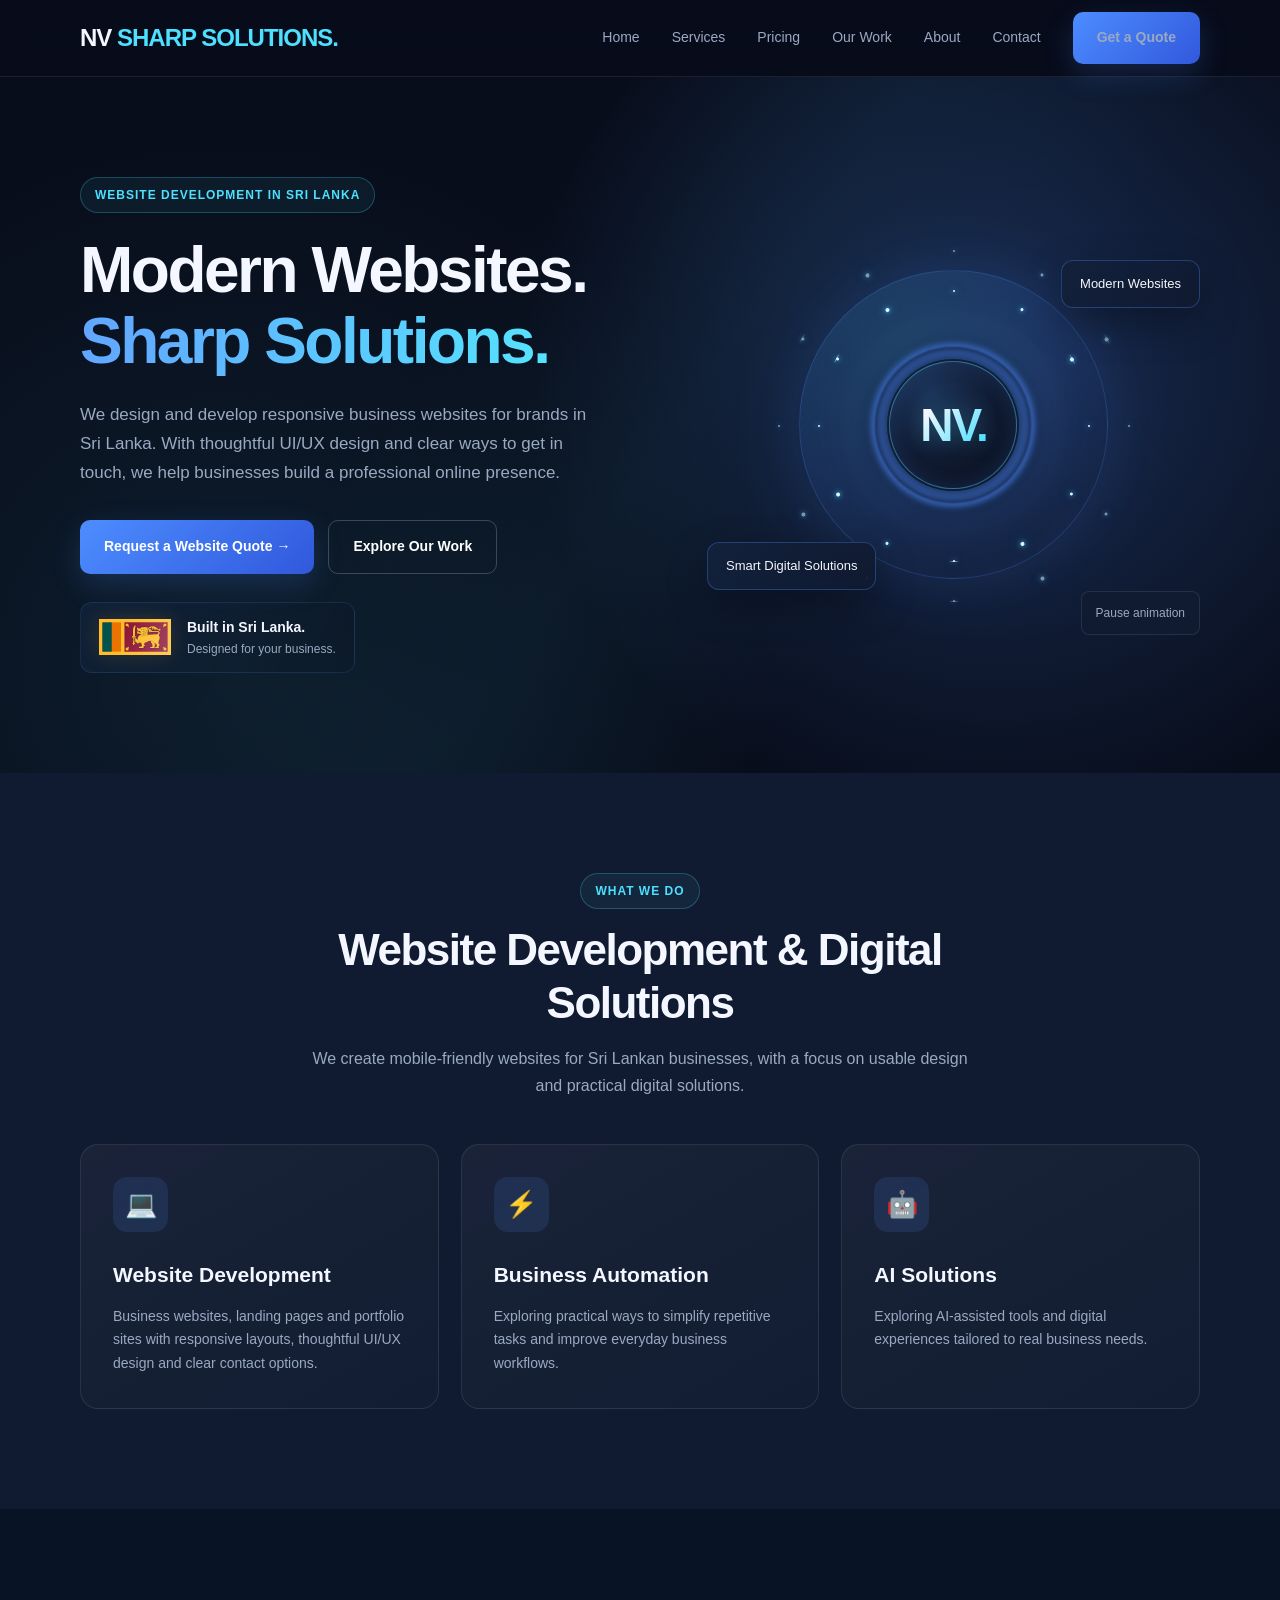
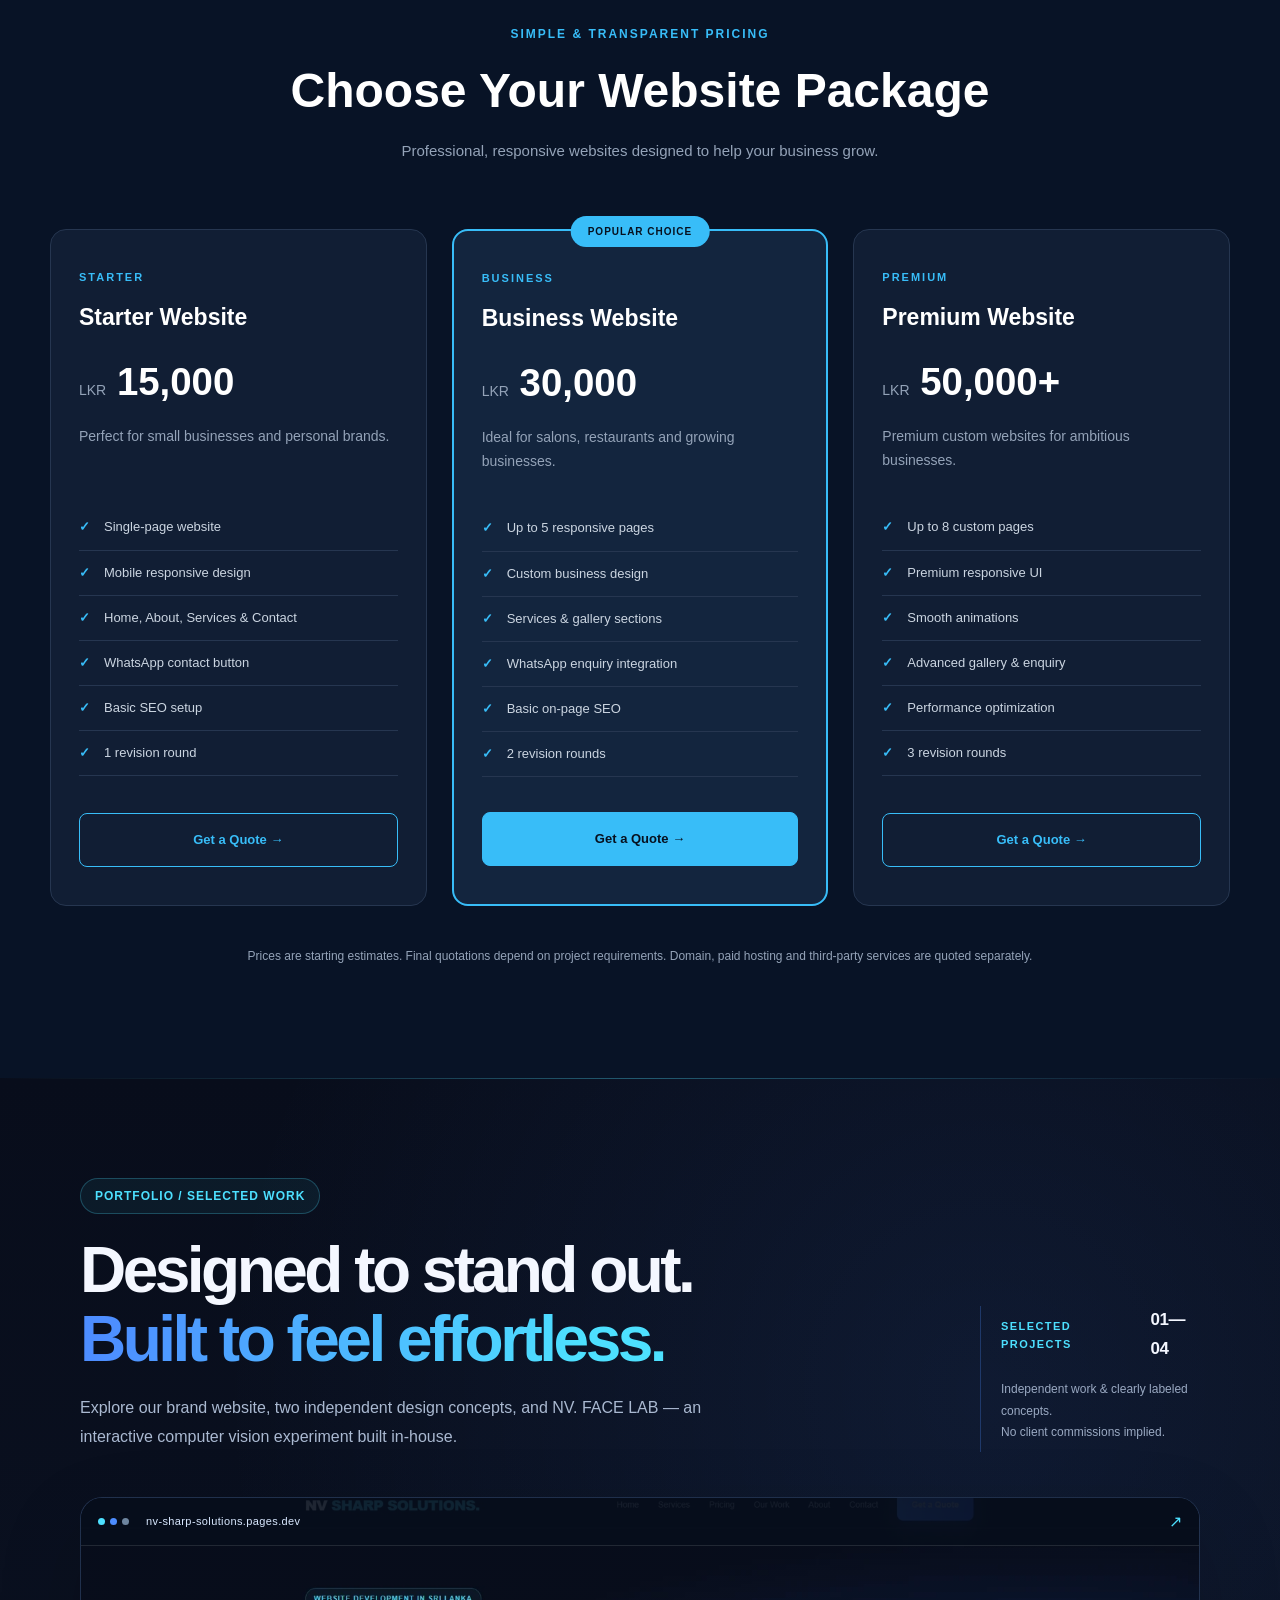
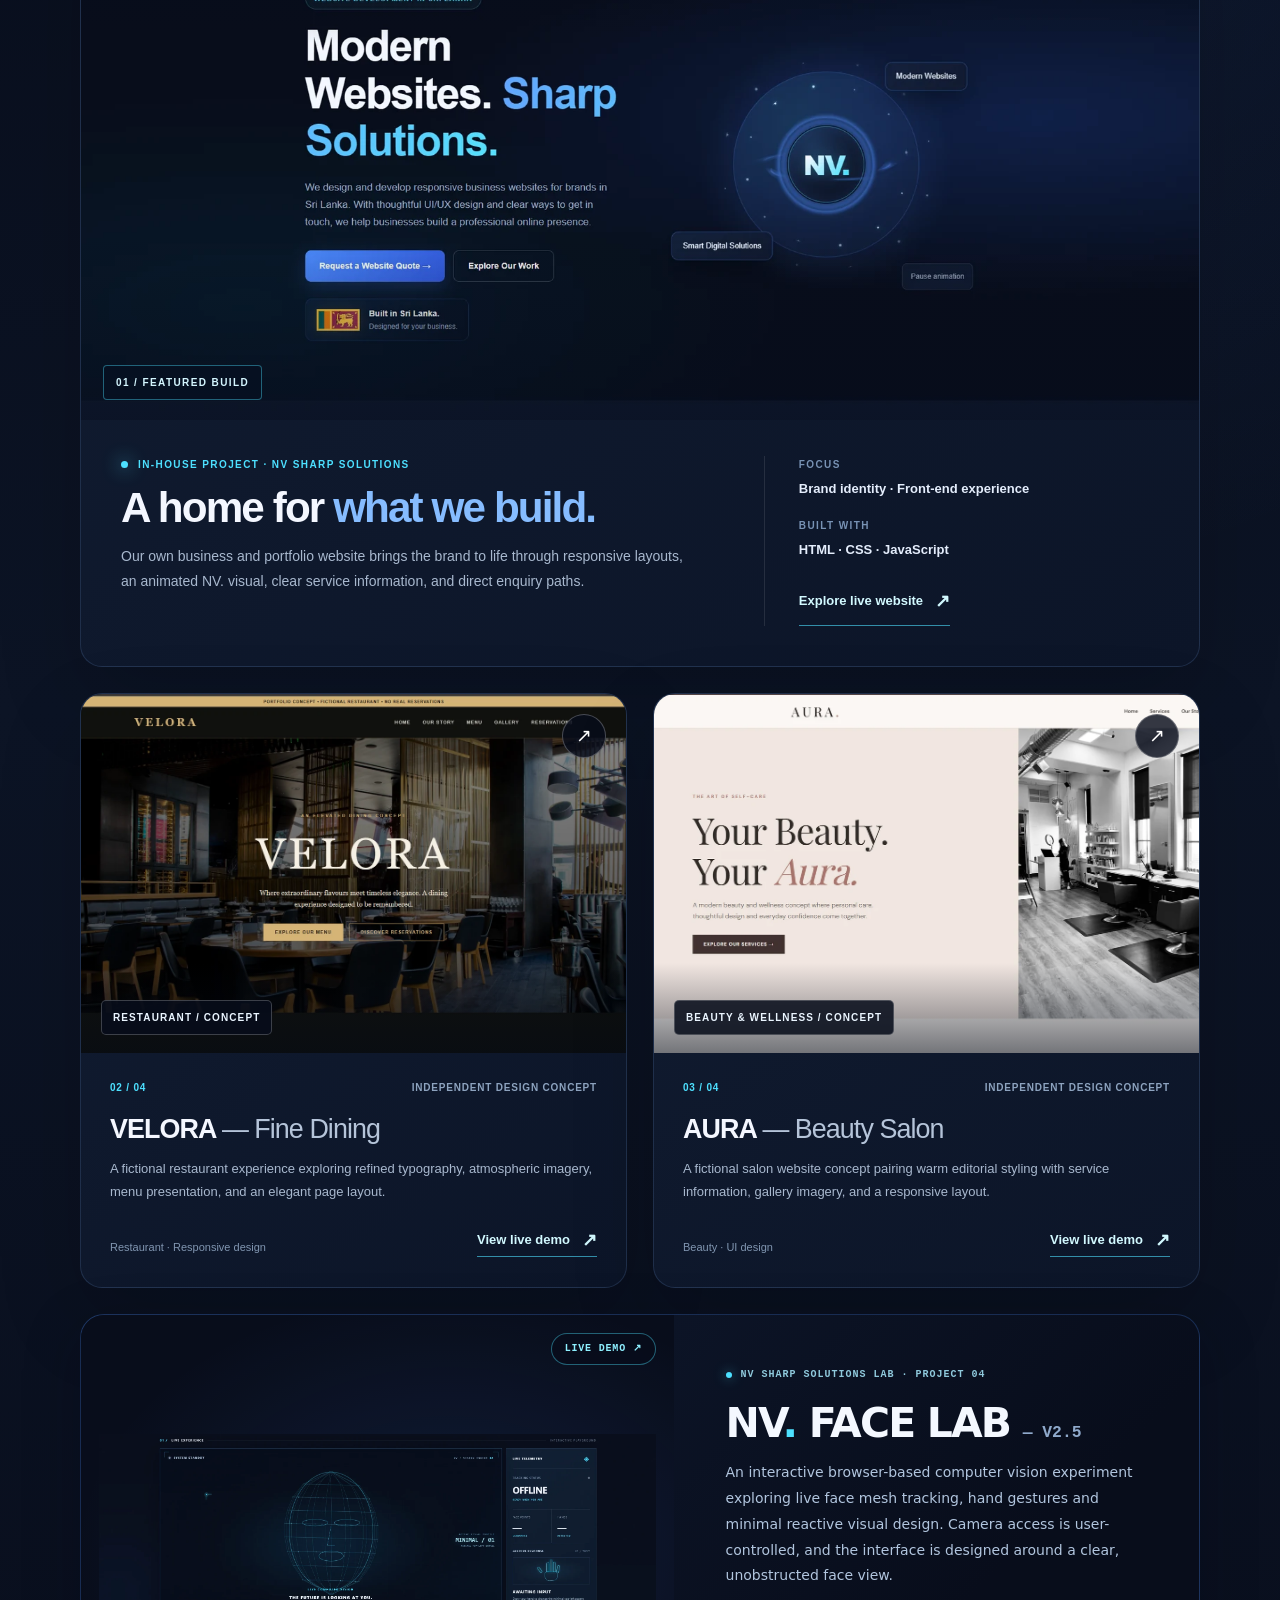
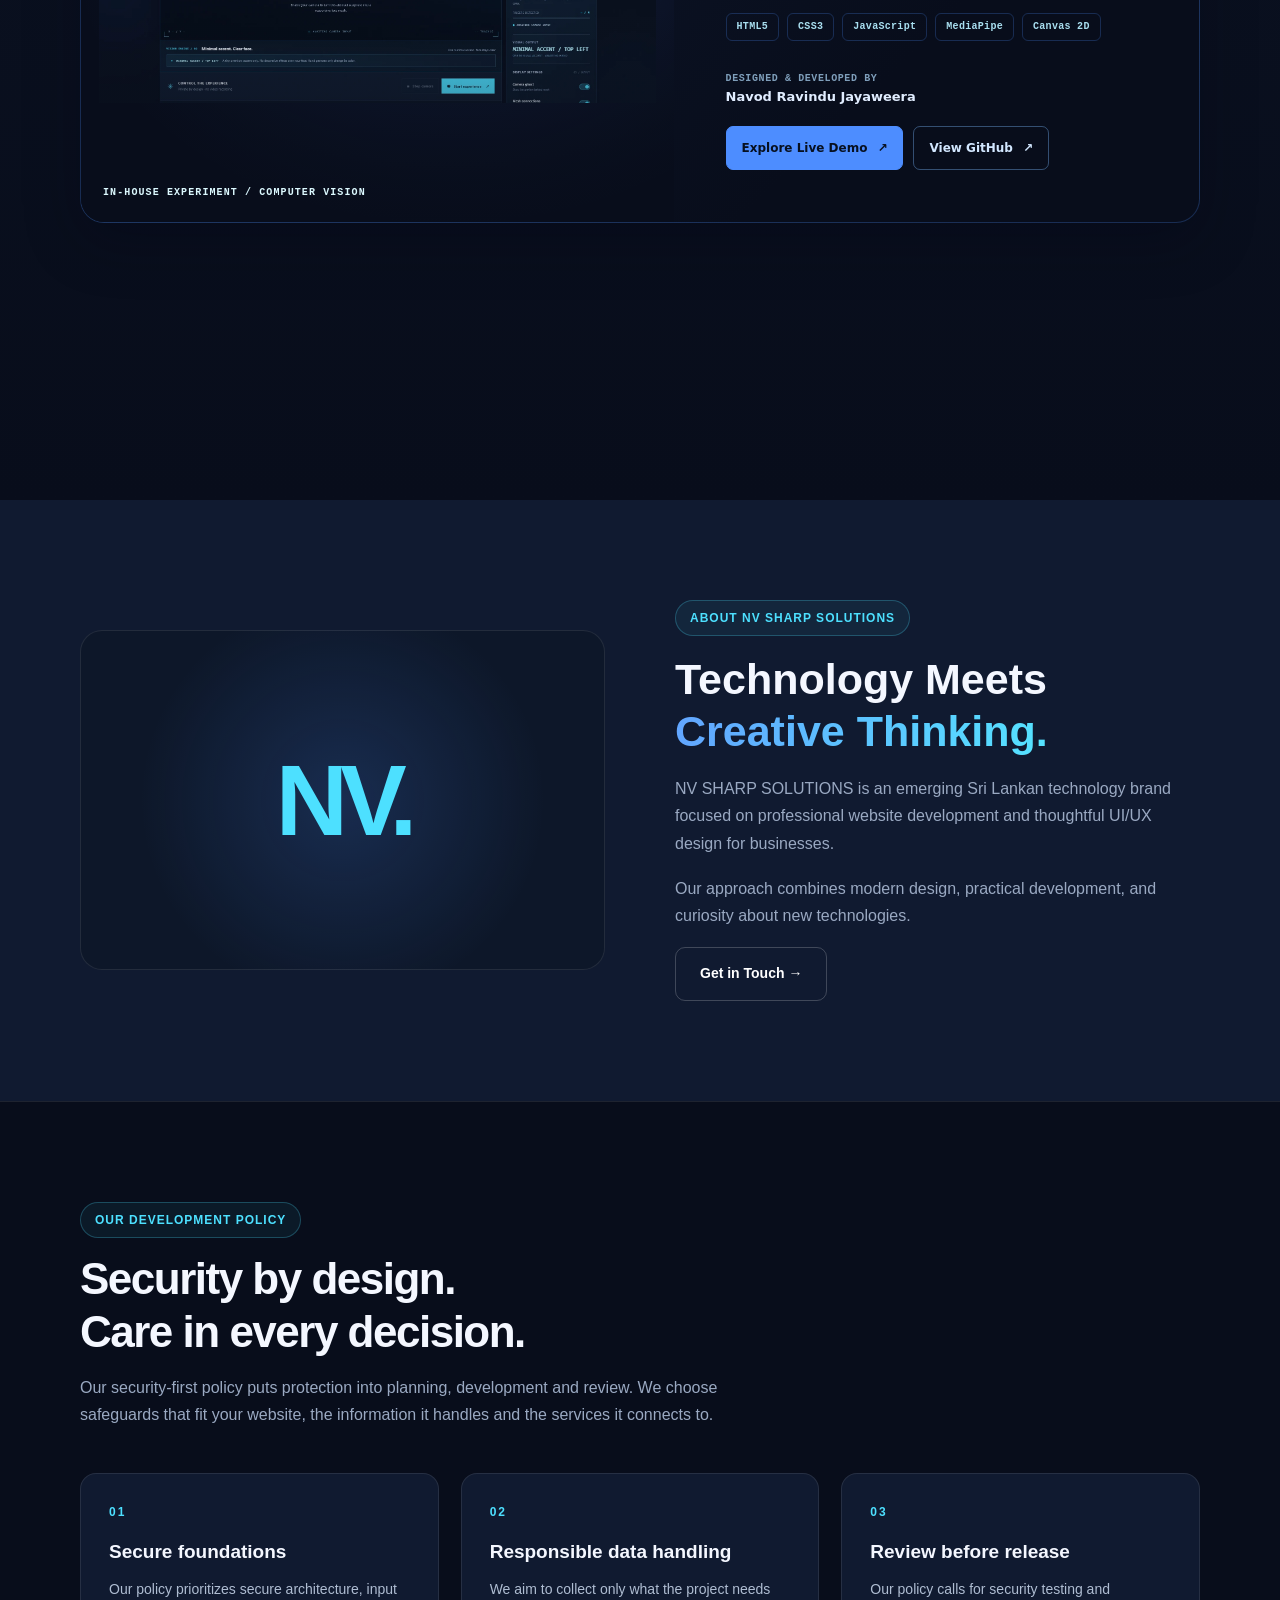
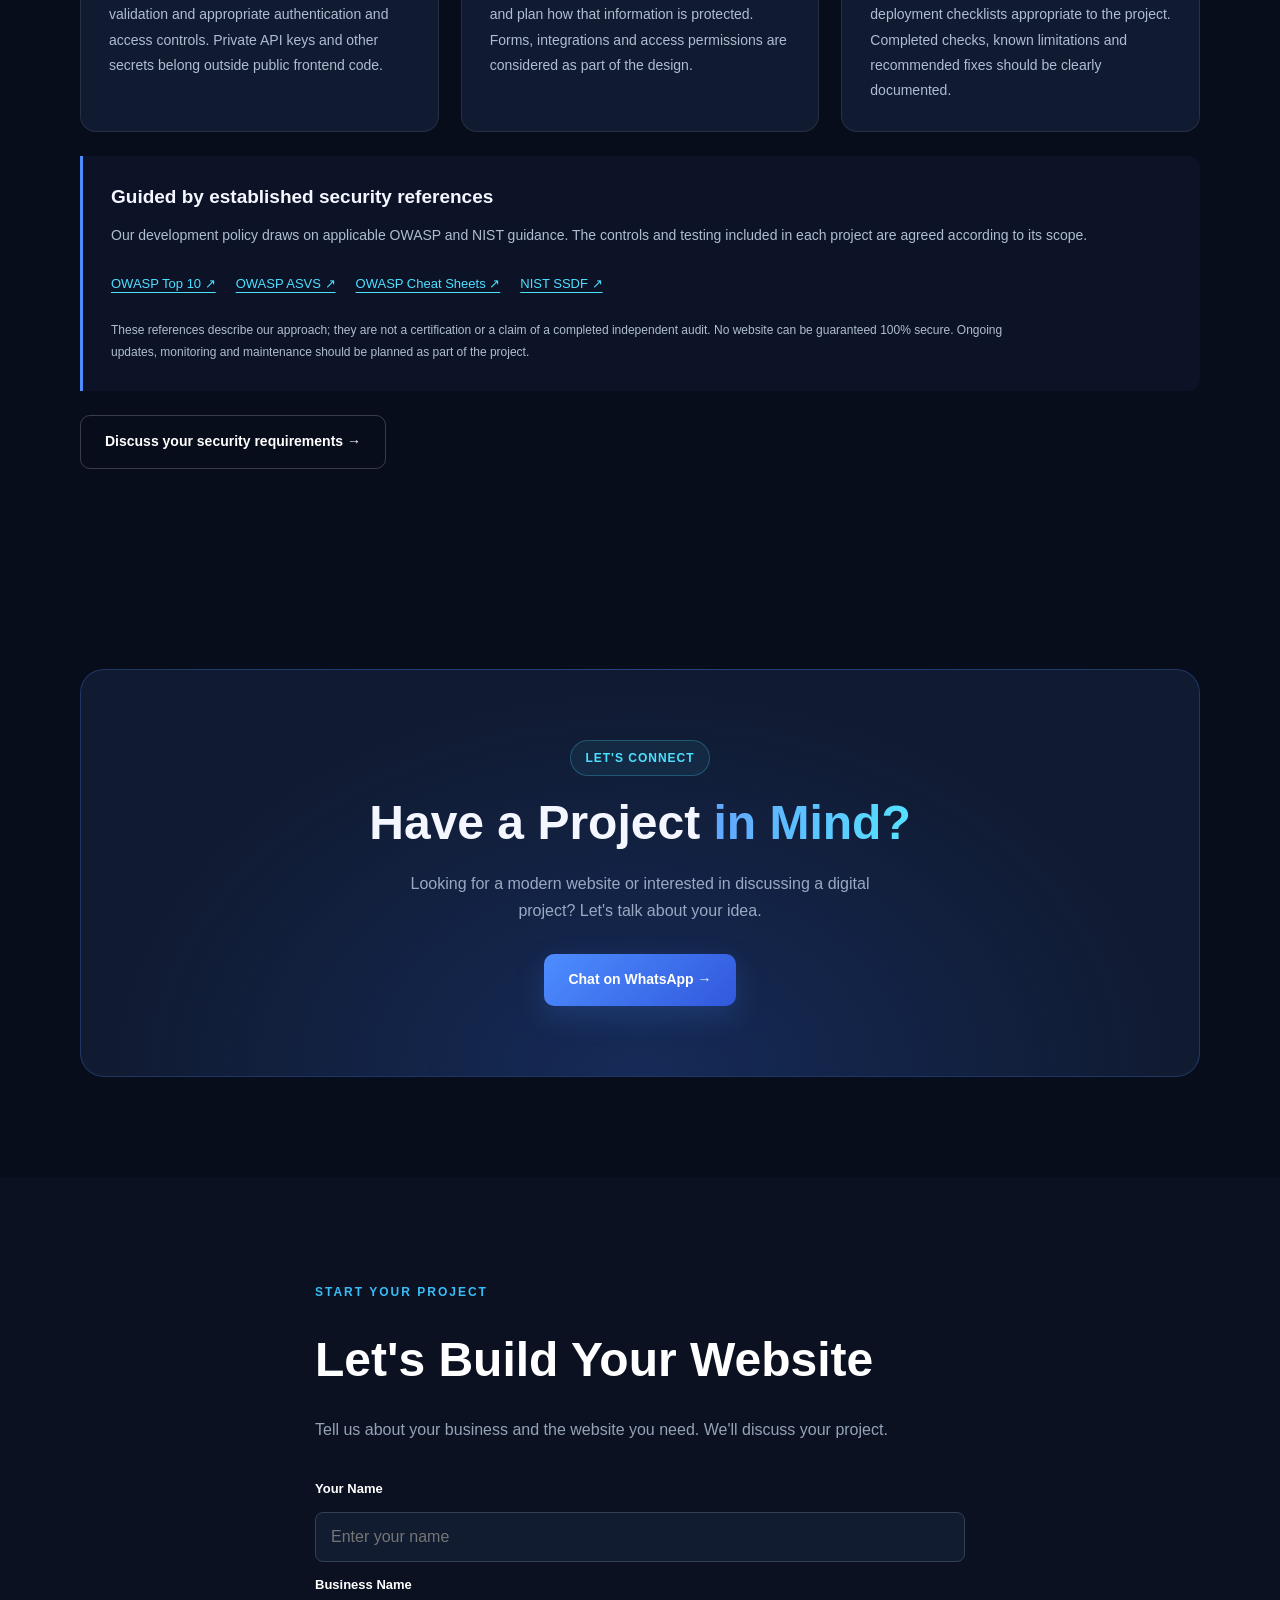
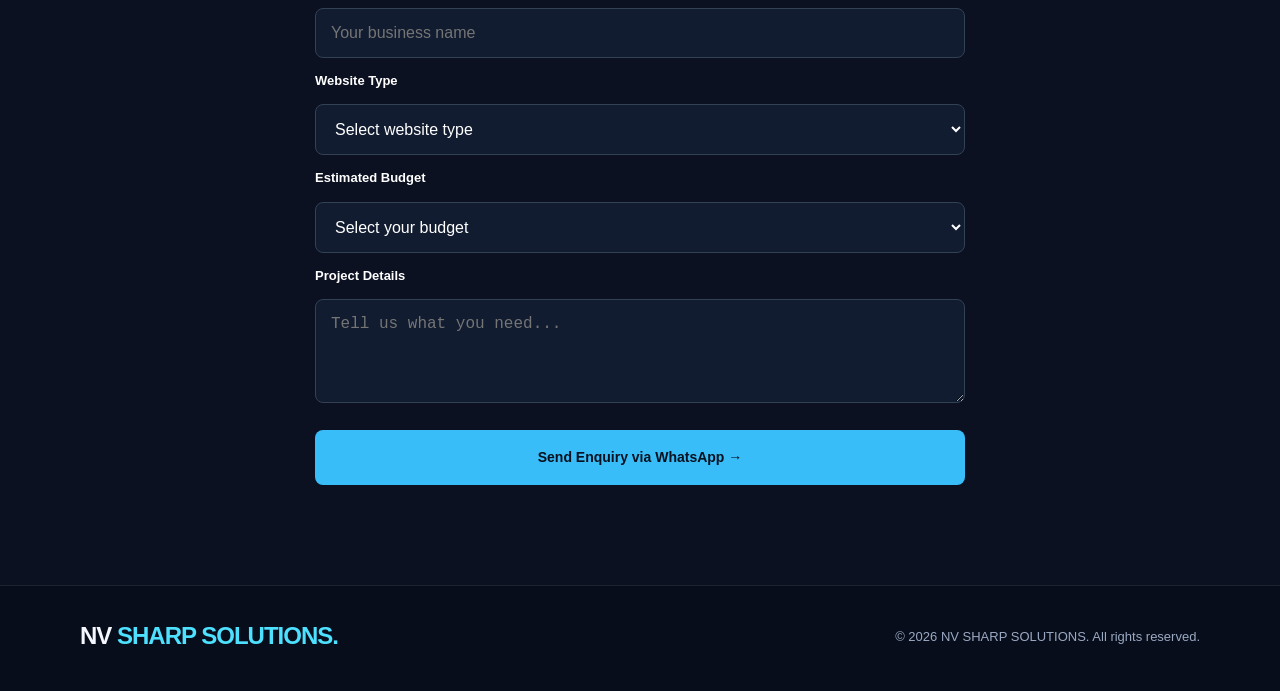
==== index.html @ bedb8cdf "feat: enable cinematic V2 styles" ====
<!doctype html>
<html lang="en">
<head>
<meta charset="utf-8"/>
<meta content="width=device-width, initial-scale=1.0" name="viewport"/>
<title>Website Development in Sri Lanka | NV SHARP SOLUTIONS</title>
<meta name="description" content="NV SHARP SOLUTIONS builds responsive business websites in Sri Lanka with modern UI/UX design. Explore website packages, portfolio demos and request a quote."/>
<link rel="canonical" href="https://nv-sharp-solutions.pages.dev/"/>
<meta property="og:type" content="website"/>
<meta property="og:site_name" content="NV SHARP SOLUTIONS"/>
<meta property="og:locale" content="en_LK"/>
<meta property="og:url" content="https://nv-sharp-solutions.pages.dev/"/>
<meta property="og:title" content="Website Development in Sri Lanka | NV SHARP SOLUTIONS"/>
<meta property="og:description" content="NV SHARP SOLUTIONS builds responsive business websites in Sri Lanka with modern UI/UX design. Explore website packages, portfolio demos and request a quote."/>
<meta name="twitter:card" content="summary"/>
<meta name="twitter:title" content="Website Development in Sri Lanka | NV SHARP SOLUTIONS"/>
<meta name="twitter:description" content="NV SHARP SOLUTIONS builds responsive business websites in Sri Lanka with modern UI/UX design. Explore website packages, portfolio demos and request a quote."/>
<script type="application/ld+json">{"@context":"https://schema.org","@graph":[{"@type":"Organization","@id":"https://nv-sharp-solutions.pages.dev/#organization","name":"NV SHARP SOLUTIONS","url":"https://nv-sharp-solutions.pages.dev/","description":"Sri Lankan web development and digital solutions studio."},{"@type":"WebSite","@id":"https://nv-sharp-solutions.pages.dev/#website","url":"https://nv-sharp-solutions.pages.dev/","name":"NV SHARP SOLUTIONS","inLanguage":"en","publisher":{"@id":"https://nv-sharp-solutions.pages.dev/#organization"}}]}</script>
<style>
    
.client-enquiry {
  padding: 100px 20px;
  background: #0b1120;
  color: #fff;
}

.enquiry-container {
  max-width: 650px;
  margin: 0 auto;
}

.enquiry-label {
  color: #38bdf8;
  font-size: 12px;
  letter-spacing: 2px;
  font-weight: 700;
}

.client-enquiry h2 {
  font-size: clamp(32px, 5vw, 48px);
  margin: 15px 0;
}

.client-enquiry p {
  color: #94a3b8;
  margin-bottom: 35px;
}

.client-enquiry form {
  display: flex;
  flex-direction: column;
  gap: 12px;
}

.client-enquiry label {
  font-size: 13px;
  font-weight: 600;
}

.client-enquiry input,
.client-enquiry select,
.client-enquiry textarea {
  width: 100%;
  padding: 15px;
  background: #111c30;
  border: 1px solid #334155;
  border-radius: 8px;
  color: white;
  font-size: 14px;
}

.client-enquiry input:focus,
.client-enquiry select:focus,
.client-enquiry textarea:focus {
  outline: 2px solid #38bdf8;
}

.client-enquiry button {
  margin-top: 15px;
  padding: 16px;
  background: #38bdf8;
  color: #07111f;
  border: none;
  border-radius: 8px;
  font-size: 14px;
  font-weight: 700;
  cursor: pointer;
}

.client-enquiry button:hover {
  background: #7dd3fc;
}

    :root {
      --bg: #080d1b;
      --bg-light: #101a30;
      --card: #111b30;
      --text: #f4f7ff;
      --muted: #9aa9c2;
      --blue: #4d8dff;
      --cyan: #4de0ff;
      --border: rgba(255,255,255,.09);
    }

    * {
      margin: 0;
      padding: 0;
      box-sizing: border-box;
    }

    html {
      scroll-behavior: smooth;
    }

    body {
      font-family: Arial, Helvetica, sans-serif;
      background: var(--bg);
      color: var(--text);
      line-height: 1.7;
      overflow-x: hidden;
    }

    a {
      color: inherit;
      text-decoration: none;
    }

    button {
      font: inherit;
      cursor: pointer;
    }

    .container {
      width: min(1120px, 90%);
      margin: auto;
    }

    section {
      padding: 100px 0;
      scroll-margin-top: 80px;
    }

    /* Navigation */

    header {
      position: sticky;
      top: 0;
      z-index: 100;
      background: rgba(8,13,27,.92);
      backdrop-filter: blur(16px);
      border-bottom: 1px solid var(--border);
    }

    .navbar {
      min-height: 76px;
      display: flex;
      align-items: center;
      justify-content: space-between;
      gap: 20px;
    }

    .logo {
      font-size: 24px;
      font-weight: 800;
      letter-spacing: -1px;
    }

    .logo span {
      color: var(--cyan);
    }

    .nav-links {
      display: flex;
      align-items: center;
      gap: 32px;
    }

    .nav-links a {
      color: var(--muted);
      font-size: 14px;
      transition: color .3s;
    }

    .nav-links a:hover {
      color: white;
    }

    .menu-btn {
      display: none;
      color: white;
      background: none;
      border: 1px solid var(--border);
      padding: 8px 12px;
      border-radius: 8px;
      font-size: 22px;
    }

    /* Buttons */

    .btn {
      display: inline-flex;
      justify-content: center;
      align-items: center;
      gap: 8px;
      padding: 14px 24px;
      border-radius: 10px;
      font-weight: 700;
      font-size: 14px;
      transition: transform .25s, background .25s;
    }

    .btn:hover {
      transform: translateY(-3px);
    }

    .btn-primary {
      background: linear-gradient(135deg, var(--blue), #3158dc);
      color: white;
      box-shadow: 0 10px 30px rgba(77,141,255,.2);
    }

    .btn-outline {
      border: 1px solid rgba(255,255,255,.2);
      color: white;
    }

    .btn-outline:hover {
      background: rgba(255,255,255,.06);
    }

    /* Hero */

    .hero {
      position: relative;
      min-height: 680px;
      display: flex;
      align-items: center;
      overflow: hidden;
      background:
        radial-gradient(ellipse at 85% 40%,
          rgba(41,96,220,.23), transparent 45%),
        radial-gradient(ellipse at 15% 80%,
          rgba(0,200,255,.07), transparent 40%);
    }

    .hero-grid {
      display: grid;
      grid-template-columns: 1.15fr 1fr;
      align-items: center;
      gap: 60px;
    }

    .eyebrow {
      display: inline-block;
      padding: 7px 14px;
      border: 1px solid rgba(77,224,255,.25);
      background: rgba(77,224,255,.06);
      border-radius: 30px;
      color: var(--cyan);
      font-size: 12px;
      font-weight: 700;
      letter-spacing: 1px;
      text-transform: uppercase;
    }

    h1 {
      margin-top: 22px;
      font-size: clamp(42px, 5vw, 72px);
      line-height: 1.1;
      letter-spacing: -2.5px;
    }

    .gradient-text {
      background: linear-gradient(100deg, #62a5ff, #55e3ff);
      -webkit-background-clip: text;
      background-clip: text;
      color: transparent;
    }

    .hero p {
      margin: 25px 0 32px;
      max-width: 520px;
      color: var(--muted);
      font-size: 17px;
    }

    .hero-actions {
      display: flex;
      flex-wrap: wrap;
      gap: 14px;
    }

    /* Hero visual made with CSS */

    .hero-visual {
      position: relative;
      height: 420px;
      display: grid;
      place-items: center;
    }

    .visual-glow {
      position: absolute;
      width: 320px;
      height: 320px;
      border-radius: 50%;
      background: #2868ff;
      filter: blur(95px);
      opacity: .3;
    }

    .visual-ring {
      position: absolute;
      width: 330px;
      height: 330px;
      border: 1px solid rgba(95,173,255,.3);
      border-radius: 50%;
      transform: rotateX(65deg) rotateZ(-25deg);
    }

    .visual-ring.second {
      width: 260px;
      height: 260px;
      transform: rotateY(65deg) rotateZ(25deg);
    }

    .visual-core {
      position: relative;
      width: 220px;
      height: 220px;
      display: grid;
      place-items: center;
      border-radius: 48px;
      transform: rotate(-12deg);
      background:
        linear-gradient(145deg,
          rgba(85,190,255,.25),
          rgba(35,62,148,.12));
      border: 1px solid rgba(130,200,255,.35);
      box-shadow:
        inset 0 0 40px rgba(60,130,255,.14),
        0 30px 80px rgba(0,0,0,.4);
      animation: float 5s ease-in-out infinite;
    }

    .visual-core span {
      font-size: 88px;
      font-weight: 900;
      color: white;
      text-shadow: 0 0 40px rgba(77,224,255,.5);
    }

    .floating-tag {
      position: absolute;
      padding: 12px 18px;
      background: rgba(19,33,59,.9);
      border: 1px solid var(--border);
      border-radius: 12px;
      font-size: 13px;
      box-shadow: 0 15px 40px rgba(0,0,0,.3);
    }

    .tag-one {
      top: 45px;
      right: 0;
    }

    .tag-two {
      bottom: 45px;
      left: 0;
    }

    @keyframes float {
      0%, 100% { transform: translateY(0) rotate(-12deg); }
      50% { transform: translateY(-18px) rotate(-12deg); }
    }

    /* Section headings */

    .section-heading {
      max-width: 680px;
      margin-bottom: 45px;
    }

    .section-heading.center {
      text-align: center;
      margin-left: auto;
      margin-right: auto;
    }

    .section-heading h2 {
      margin: 15px 0;
      font-size: clamp(30px, 4vw, 44px);
      letter-spacing: -1.5px;
      line-height: 1.2;
    }

    .section-heading p {
      color: var(--muted);
    }

    /* Services */

    .services {
      background: var(--bg-light);
    }

    .card-grid {
      display: grid;
      grid-template-columns: repeat(3, 1fr);
      gap: 22px;
    }

    .service-card {
      padding: 32px;
      border: 1px solid var(--border);
      border-radius: 18px;
      background: linear-gradient(150deg,
        rgba(255,255,255,.045),
        rgba(255,255,255,.01));
      transition: transform .3s, border-color .3s;
    }

    .service-card:hover {
      transform: translateY(-8px);
      border-color: rgba(77,141,255,.5);
    }

    .service-icon {
      width: 55px;
      height: 55px;
      display: grid;
      place-items: center;
      border-radius: 14px;
      background: rgba(77,141,255,.13);
      font-size: 26px;
      margin-bottom: 25px;
    }

    .service-card h3 {
      font-size: 21px;
      margin-bottom: 12px;
    }

    .service-card p {
      color: var(--muted);
      font-size: 14px;
    }

    /* Portfolio */

    .portfolio-grid {
      display: grid;
      grid-template-columns: repeat(2, 1fr);
      gap: 25px;
    }

    .project-card {
      border: 1px solid var(--border);
      border-radius: 18px;
      overflow: hidden;
      background: var(--card);
    }

    .project-preview {
      height: 230px;
      display: grid;
      place-items: center;
      position: relative;
      overflow: hidden;
    }

    .preview-one {
      background: linear-gradient(135deg, #182f5c, #183e77, #0b1428);
    }

    .preview-two {
      background: linear-gradient(135deg, #133b44, #145f69, #0a1823);
    }

    .preview-window {
      width: 76%;
      height: 160px;
      border-radius: 12px;
      border: 1px solid rgba(255,255,255,.2);
      background: rgba(9,17,34,.8);
      box-shadow: 0 20px 50px rgba(0,0,0,.3);
      padding: 14px;
    }

    .window-dots {
      display: flex;
      gap: 5px;
      margin-bottom: 17px;
    }

    .window-dots i {
      width: 7px;
      height: 7px;
      border-radius: 50%;
      background: #6a85aa;
    }

    .mock-line {
      height: 9px;
      width: 60%;
      border-radius: 5px;
      background: rgba(255,255,255,.65);
      margin-bottom: 10px;
    }

    .mock-line.small {
      width: 40%;
      background: rgba(77,224,255,.5);
    }

    .mock-boxes {
      display: flex;
      gap: 8px;
      margin-top: 20px;
    }

    .mock-boxes div {
      flex: 1;
      height: 42px;
      border-radius: 6px;
      background: rgba(77,141,255,.18);
    }

    .project-info {
      padding: 25px;
    }

    .project-info h3 {
      margin-bottom: 8px;
    }

    .project-info p {
      color: var(--muted);
      font-size: 14px;
    }

    .project-label {
      color: var(--cyan);
      font-size: 12px;
      font-weight: 700;
      margin-bottom: 10px;
    }

    /* About */

    .about {
      background: var(--bg-light);
    }

    .about-grid {
      display: grid;
      grid-template-columns: 1fr 1fr;
      align-items: center;
      gap: 70px;
    }

    .about-visual {
      min-height: 340px;
      display: grid;
      place-items: center;
      border: 1px solid var(--border);
      border-radius: 22px;
      background:
        radial-gradient(circle at center,
          rgba(77,141,255,.18), transparent 65%),
        #0d1729;
    }

    .about-visual span {
      font-size: clamp(50px, 9vw, 100px);
      font-weight: 900;
      letter-spacing: -8px;
      color: var(--cyan);
    }

    .about-text h2 {
      font-size: clamp(30px, 4vw, 43px);
      line-height: 1.2;
      margin: 18px 0;
    }

    .about-text p {
      color: var(--muted);
      margin-bottom: 18px;
    }

    /* Contact */

    .contact {
      text-align: center;
    }

    .contact-panel {
      padding: 70px 25px;
      border-radius: 24px;
      border: 1px solid rgba(77,141,255,.25);
      background:
        radial-gradient(ellipse at 50% 100%,
          rgba(40,100,230,.22), transparent 70%),
        #101a30;
    }

    .contact-panel h2 {
      font-size: clamp(32px, 4vw, 48px);
      line-height: 1.2;
      margin: 18px 0;
    }

    .contact-panel p {
      max-width: 520px;
      margin: 0 auto 30px;
      color: var(--muted);
    }

    /* Footer */

    footer {
      border-top: 1px solid var(--border);
      padding: 30px 0;
    }

    .footer-inner {
      display: flex;
      justify-content: space-between;
      gap: 20px;
      align-items: center;
      flex-wrap: wrap;
    }

    footer p {
      color: var(--muted);
      font-size: 13px;
    }

    /* Scroll reveal */

    .reveal {
      opacity: 0;
      transform: translateY(25px);
      transition: opacity .7s, transform .7s;
    }

    .reveal.visible {
      opacity: 1;
      transform: translateY(0);
    }

    /* Mobile */

    @media (max-width: 800px) {
      section {
        padding: 70px 0;
      }

      .hero {
        min-height: auto;
        padding: 90px 0 60px;
      }

      .hero-grid,
      .about-grid {
        grid-template-columns: 1fr;
        gap: 35px;
      }

      .hero-visual {
        height: 330px;
      }

      .card-grid {
        grid-template-columns: 1fr;
      }

      .portfolio-grid {
        grid-template-columns: 1fr;
      }

      .menu-btn {
        display: block;
      }

      .nav-links {
        display: none;
        position: absolute;
        top: 76px;
        left: 0;
        width: 100%;
        background: #0b1426;
        border-bottom: 1px solid var(--border);
        padding: 25px 5%;
        flex-direction: column;
        align-items: flex-start;
        gap: 20px;
      }

      .nav-links.open {
        display: flex;
      }

      .about-visual {
        min-height: 240px;
      }
    }

    @media (max-width: 480px) {
      h1 {
        font-size: 40px;
        letter-spacing: -1.5px;
      }

      .hero-visual {
        height: 280px;
      }

      .visual-core {
        width: 160px;
        height: 160px;
      }

      .visual-core span {
        font-size: 60px;
      }

      .visual-ring {
        width: 220px;
        height: 220px;
      }

      .visual-ring.second {
        width: 180px;
        height: 180px;
      }

      .floating-tag {
        font-size: 11px;
        padding: 9px 12px;
      }

      .hero-actions .btn {
        width: 100%;
      }

      .contact-panel {
        padding: 50px 20px;
      }
    }

    @media (prefers-reduced-motion: reduce) {
      html {
        scroll-behavior: auto;
      }

      .visual-core {
        animation: none;
      }

      .reveal {
        opacity: 1;
        transform: none;
        transition: none;
      }
    }
    
/* ===== NV SHARP SOLUTIONS PRICING ===== */

.pricing-section {
  padding: 110px 20px;
  background: #081326;
  color: #ffffff;
  scroll-margin-top: 90px;
}

.pricing-container {
  max-width: 1180px;
  margin: 0 auto;
}

.pricing-heading {
  text-align: center;
  margin-bottom: 65px;
}

.pricing-label {
  display: inline-block;
  color: #38bdf8;
  font-size: 12px;
  font-weight: 700;
  letter-spacing: 2px;
  margin-bottom: 18px;
}

.pricing-heading h2 {
  color: #ffffff;
  font-size: clamp(32px, 4vw, 48px);
  line-height: 1.2;
  margin-bottom: 18px;
}

.pricing-heading p {
  color: #94a3b8;
  font-size: 15px;
}

.pricing-grid {
  display: grid;
  grid-template-columns: repeat(3, minmax(0, 1fr));
  gap: 25px;
  align-items: stretch;
}

.pricing-card {
  position: relative;
  display: flex;
  flex-direction: column;
  padding: 38px 28px;
  background: #111e34;
  border: 1px solid #263650;
  border-radius: 16px;
  transition: transform .3s ease,
              border-color .3s ease,
              box-shadow .3s ease;
}

.pricing-card:hover {
  transform: translateY(-8px);
  border-color: #38bdf8;
  box-shadow: 0 20px 45px rgba(0,0,0,.2);
}

.pricing-featured {
  border: 2px solid #38bdf8;
  background: #13253e;
}

.pricing-badge {
  position: absolute;
  top: -15px;
  left: 50%;
  transform: translateX(-50%);
  background: #38bdf8;
  color: #07111f;
  padding: 7px 17px;
  border-radius: 20px;
  font-size: 10px;
  font-weight: 800;
  letter-spacing: 1px;
  white-space: nowrap;
}

.pricing-type {
  color: #38bdf8;
  font-size: 11px;
  font-weight: 700;
  letter-spacing: 2px;
  margin-bottom: 12px;
}

.pricing-card h3 {
  color: #ffffff;
  font-size: 23px;
  margin-bottom: 22px;
}

.pricing-price {
  color: #ffffff;
  font-size: clamp(30px, 3vw, 39px);
  font-weight: 800;
  line-height: 1.2;
  margin-bottom: 20px;
}

.pricing-price small {
  color: #94a3b8;
  font-size: 14px;
  font-weight: 500;
}

.pricing-description {
  color: #94a3b8;
  font-size: 14px;
  min-height: 52px;
  margin-bottom: 28px;
}

.pricing-features {
  list-style: none;
  padding: 0;
  margin: 0 0 35px;
  flex: 1;
}

.pricing-features li {
  color: #cbd5e1;
  font-size: 13px;
  padding: 11px 0 11px 25px;
  border-bottom: 1px solid #263650;
  position: relative;
}

.pricing-features li::before {
  content: "✓";
  position: absolute;
  left: 0;
  color: #38bdf8;
  font-weight: 800;
}

.pricing-btn {
  display: block;
  text-align: center;
  padding: 15px;
  border: 1px solid #38bdf8;
  border-radius: 8px;
  color: #38bdf8;
  font-size: 13px;
  font-weight: 700;
  text-decoration: none;
  transition: .3s ease;
}

.pricing-btn:hover,
.pricing-btn-featured {
  background: #38bdf8;
  color: #07111f;
}

.pricing-btn-featured:hover {
  background: #7dd3fc;
  border-color: #7dd3fc;
}

.pricing-note {
  text-align: center;
  color: #94a3b8;
  font-size: 12px;
  margin-top: 40px;
  line-height: 1.8;
}

/* TABLET */

@media (max-width: 950px) {
  .pricing-grid {
    grid-template-columns: repeat(2, minmax(0, 1fr));
  }

  .pricing-featured {
    grid-row: 1;
  }
}

/* MOBILE */

@media (max-width: 650px) {
  .pricing-section {
    padding: 80px 16px;
  }

  .pricing-grid {
    grid-template-columns: 1fr;
    gap: 30px;
  }

  .pricing-card {
    padding: 32px 24px;
  }

  .pricing-featured {
    grid-row: auto;
  }

  .pricing-heading {
    margin-bottom: 50px;
  }
}


    /* SEO Phase 2: keyboard access and mobile form usability */
    .skip-link {
      position: absolute;
      left: 12px;
      top: -64px;
      z-index: 1000;
      padding: 10px 16px;
      background: #38bdf8;
      color: #07111f;
      border-radius: 8px;
      font-weight: 700;
    }
    .skip-link:focus { top: 10px; }
    :focus-visible {
      outline: 3px solid #55e3ff;
      outline-offset: 3px;
    }
    .menu-btn { min-width: 44px; min-height: 44px; }
    .client-enquiry input,
    .client-enquiry select,
    .client-enquiry textarea { font-size: 16px; }
    .client-enquiry button { min-height: 44px; }
    @media (max-width: 800px) {
      .nav-links a { padding: 8px 0; }
      .nav-links { gap: 12px; }
    }
  /* Singularity Orb: adapted from the supplied uiverse.io/necatimertmetin/tidy-falcon-23 export. Original attribution retained: MIT License. */
.sgo-frame{position:relative;display:grid;place-items:center;width:100%;height:100.00008%;overflow:hidden;background:var(--sgo-stage)}
.sgo-orb{position:relative;display:grid;place-items:center;isolation:isolate}
.sgo-ring{border-radius:50.00006%;padding:calc(var(--sgo-u) * 0.015625);line-height:0}
.sgo-ring-3,.sgo-ring-1{box-shadow:0 0 calc(var(--sgo-u) * 0.0781254 * var(--sgo-ring-glow)) calc(var(--sgo-u) * 0.1171875 * var(--sgo-ring-glow)) var(--sgo-halo)}
.sgo-ring-2{box-shadow:0 0 calc(var(--sgo-u) * 0.015625) calc(var(--sgo-u) * 0.078125) var(--sgo-gap)}
.sgo-ring-1{position:relative}
.sgo-core{height:var(--sgo-u);aspect-ratio:1;background-color:var(--sgo-core);border-radius:50.00006%;box-shadow:0 0 calc(var(--sgo-u) * 0.15625) calc(var(--sgo-u) * 0.078125) var(--sgo-gap),inset 0 0 calc(var(--sgo-u) * 0.078125) color-mix(in srgb,var(--sgo-halo) 53%,transparent)}
.sgo-glow{position:absolute;top:50%;left:50%;transform:translate(-50%,-50.00003%);width:calc(var(--sgo-u) * 2.734375 * var(--sgo-halo-size));height:calc(var(--sgo-u) * 2.734375 * var(--sgo-halo-size));border-radius:50%;opacity:var(--sgo-halo-opacity);background:radial-gradient(circle,color-mix(in srgb,var(--sgo-halo) 20%,transparent) 5.00005%,color-mix(in srgb,var(--sgo-halo) 10%,transparent) 20%,transparent 70%);z-index:-1;pointer-events:none}
.sgo-orbit{position:absolute;top:50.00007%;left:50.00003%;transform:translate(-50%,-50%) rotateX(var(--sgo-tilt)) scale(var(--sgo-orbit-scale));pointer-events:none}
.sgo-crescent{position:absolute;top:50%;left:50%;transform:rotate(180deg);width:calc(200px * var(--sgo-trail-len));height:calc(12px * var(--sgo-trail-weight));clip-path:ellipse(60% 100% at 100% 50.00001%);offset-path:path("M 0,-100 A 100,100 0 1,1 0,100 A 100,100 0 1,1 0,-100 Z");offset-distance:0%;opacity:0;overflow:visible;filter:drop-shadow(0 0 calc(5.00007px * var(--sgo-trail-glow)) var(--sgo-halo)) drop-shadow(0 0 calc(15px * var(--sgo-trail-glow)) var(--sgo-halo)) drop-shadow(0 0 calc(25px * var(--sgo-trail-glow)) var(--sgo-halo)) drop-shadow(0 0 calc(50px * var(--sgo-trail-glow)) var(--sgo-halo));animation:sgo-orbit var(--sgo-duration) ease-in-out var(--sgo-delay) infinite}
.sgo-crescent path{fill:var(--sgo-halo);fill-opacity:var(--sgo-trail-opacity)}
@keyframes sgo-orbit{18%{offset-distance:25%;opacity:0}25%{opacity:1}75%{opacity:1}100%{offset-distance:90%;opacity:0}}
.sgo-frame[data-motion='paused'] .sgo-crescent{animation-play-state:paused;offset-distance:var(--sgo-park);opacity:1}
@media(prefers-reduced-motion:reduce){.sgo-crescent{animation-play-state:paused;offset-distance:var(--sgo-park);opacity:1}}

.orb-visual{min-width:0;isolation:isolate}
.orb-art{position:absolute;inset:0;pointer-events:none;overflow:hidden}
.orb-art .sgo-frame{height:100%;width:100%}
.sgo-core{display:grid;place-items:center}
.sgo-monogram{color:var(--text);font-size:42px;font-weight:800;letter-spacing:-3px;line-height:1;text-shadow:0 0 24px rgba(77,224,255,.35)}
.orb-visual .floating-tag{pointer-events:none;z-index:1}
.orb-toggle{position:absolute;bottom:0;right:0;min-height:44px;padding:8px 14px;border:1px solid var(--border);border-radius:8px;background:var(--bg-light);color:var(--muted);font-size:12px;z-index:2}
.orb-toggle:hover{color:var(--text);border-color:var(--cyan)}
.orb-toggle:focus-visible{outline:2px solid var(--cyan);outline-offset:4px}
@media(max-width:480px){.orb-art .sgo-frame{--sgo-u:104px!important;--sgo-orbit-scale:.85!important}.orb-visual .tag-one{top:8px}.orb-visual .tag-two{bottom:50px}.sgo-monogram{font-size:34px}}
@media(prefers-reduced-motion:reduce){.orb-art .sgo-crescent{animation:none;offset-distance:var(--sgo-park);opacity:1}.orb-toggle{display:none}}


/* Brand-matched circular backdrop and NV monogram. */
.orb-art .sgo-frame{
  --sgo-core:#101a30!important;
  --sgo-gap:#080d1b!important;
  --sgo-halo:#4d8dff!important;
  --sgo-ring-glow:.72!important;
  --sgo-halo-size:1.25!important;
}
.orb-art .sgo-orb::before{
  content:"";position:absolute;z-index:-2;
  width:clamp(230px,24vw,310px);aspect-ratio:1;border-radius:50%;
  background:radial-gradient(circle at 35% 28%,rgba(77,224,255,.12),rgba(77,141,255,.08) 48%,rgba(16,26,48,.35) 74%);
  border:1px solid rgba(77,141,255,.24);
  box-shadow:inset 0 0 48px rgba(77,141,255,.08),0 0 55px rgba(77,141,255,.08);
}
.orb-art .sgo-core{
  background:radial-gradient(circle at 32% 25%,#1c355a 0%,#101a30 52%,#080d1b 100%);
  border:1px solid rgba(77,224,255,.42);
  box-shadow:0 0 24px 10px rgba(8,13,27,.85),inset 0 0 20px rgba(77,141,255,.18);
}
.orb-art .sgo-monogram{
  font-size:46px;font-weight:900;letter-spacing:-2px;
  color:#f4f7ff;background:linear-gradient(135deg,#f4f7ff 15%,#4de0ff 90%);
  -webkit-background-clip:text;background-clip:text;
  -webkit-text-fill-color:transparent;
  text-shadow:none;filter:drop-shadow(0 0 10px rgba(77,224,255,.25));
}
@media(max-width:480px){.orb-art .sgo-monogram{font-size:38px}.orb-art .sgo-orb::before{width:220px}}
@media(forced-colors:active){.orb-art .sgo-monogram{background:none;-webkit-text-fill-color:CanvasText;color:CanvasText}}



/* Subtle orbital drift for the two service labels. */
.orb-visual .floating-tag{
  animation: nv-label-orbit 9s ease-in-out infinite;
  border-color:rgba(77,141,255,.32);
  background:linear-gradient(135deg,rgba(19,33,59,.96),rgba(16,26,48,.94));
}
.orb-visual .tag-two{animation-direction:reverse;animation-delay:-4.5s;animation-duration:11s}
.orb-visual[data-motion="paused"] .floating-tag{animation-play-state:paused}
@keyframes nv-label-orbit{
  0%,100%{transform:translate(0,0)}
  25%{transform:translate(-9px,-7px)}
  50%{transform:translate(-18px,0)}
  75%{transform:translate(-9px,7px)}
}
@media(max-width:480px){
  .orb-visual .floating-tag{animation-name:nv-label-orbit-mobile}
  @keyframes nv-label-orbit-mobile{
    0%,100%{transform:translate(0,0)}
    25%{transform:translate(-4px,-4px)}
    50%{transform:translate(-8px,0)}
    75%{transform:translate(-4px,4px)}
  }
}
@media(prefers-reduced-motion:reduce){.orb-visual .floating-tag{animation:none;transform:none}}


/* Cinematic star orbits; decorative, local CSS only. */
.orb-art .sgo-frame{isolation:isolate}
.nv-starfield{position:absolute;inset:0;pointer-events:none;z-index:1;overflow:hidden}
.nv-star-orbit{position:absolute;left:50%;top:50%;width:270px;height:270px;margin:-135px 0 0 -135px;border-radius:50%;animation:nv-stars-turn 45s linear infinite}
.nv-star-orbit-outer{width:350px;height:350px;margin:-175px 0 0 -175px;animation-duration:70s;animation-direction:reverse;opacity:.55}
.nv-star-orbit i{position:absolute;left:50%;top:50%;width:var(--size);height:var(--size);border-radius:50%;background:#d7f8ff;transform:rotate(var(--angle)) translateX(135px);box-shadow:0 0 5px #4de0ff,0 0 12px rgba(77,141,255,.7);animation:nv-stars-shimmer 5s ease-in-out var(--delay) infinite}
.nv-star-orbit-outer i{transform:rotate(var(--angle)) translateX(175px)}
.nv-star-orbit i:nth-child(4n)::after{content:"";position:absolute;inset:-4px;background:linear-gradient(transparent,rgba(215,248,255,.75),transparent);width:1px;left:50%}
.orb-visual[data-motion="paused"] .nv-star-orbit,
.orb-visual[data-motion="paused"] .nv-star-orbit i{animation-play-state:paused}
@keyframes nv-stars-turn{to{transform:rotate(360deg)}}
@keyframes nv-stars-shimmer{0%,100%{opacity:.35}50%{opacity:.95}}
@media(max-width:480px){
.nv-star-orbit{width:230px;height:230px;margin:-115px 0 0 -115px}
.nv-star-orbit i{transform:rotate(var(--angle)) translateX(115px)}
.nv-star-orbit-outer{width:270px;height:270px;margin:-135px 0 0 -135px}
.nv-star-orbit-outer i{transform:rotate(var(--angle)) translateX(135px)}
.nv-star-orbit-outer i:nth-child(even){display:none}
}
@media(prefers-reduced-motion:reduce){.nv-star-orbit,.nv-star-orbit i{animation:none}}


.sl-origin{display:flex;align-items:center;gap:16px;margin-top:28px;width:fit-content;max-width:100%;padding:14px 18px;border:1px solid rgba(77,141,255,.16);border-radius:12px;background:linear-gradient(115deg,rgba(77,141,255,.07),rgba(8,13,27,.2))}
.sl-flag-frame{position:relative;display:block;flex-shrink:0;width:72px;height:36px;box-shadow:0 0 22px rgba(255,190,64,.14)}
.sl-flag-frame img{display:block;width:100%;height:100%;object-fit:contain}
.sl-flag-frame::after{content:"";position:absolute;inset:0;pointer-events:none;background:linear-gradient(110deg,transparent 15%,rgba(255,255,255,.24) 48%,transparent 80%);background-size:250% 100%;animation:sl-flag-light 8s ease-in-out infinite}
.sl-origin-copy{display:grid;gap:2px;line-height:1.5;font-size:12px;color:var(--muted)}
.sl-origin-copy strong{color:var(--text);font-size:14px;font-weight:700}
@keyframes sl-flag-light{0%,100%{background-position:100% 0;opacity:.25}50%{background-position:0 0;opacity:.7}}
.hero:has(.orb-visual[data-motion="paused"]) .sl-flag-frame::after{animation-play-state:paused}
@media(max-width:480px){.sl-origin{gap:12px;padding:12px}.sl-origin-copy strong{font-size:13px}.sl-flag-frame{width:64px;height:32px}}
@media(prefers-reduced-motion:reduce){.sl-flag-frame::after{animation:none;opacity:.2}}


.nv-security{background:var(--bg);border-top:1px solid var(--border)}
.nv-security-grid{display:grid;grid-template-columns:repeat(3,minmax(0,1fr));gap:22px}
.nv-security-card{padding:28px;border:1px solid var(--border);border-radius:16px;background:var(--bg-light)}
.nv-security-number{display:block;color:var(--cyan);font-size:12px;font-weight:700;letter-spacing:2px;margin-bottom:16px}
.nv-security h3{font-size:19px;line-height:1.4;margin-bottom:12px}
.nv-security-card p,.nv-security-policy p{color:#afbdd2;font-size:14px;line-height:1.8}
.nv-security-policy{margin-top:24px;padding:28px;border-left:3px solid var(--blue);background:rgba(77,141,255,.05);border-radius:0 12px 12px 0}
.nv-security-links{display:flex;flex-wrap:wrap;gap:8px 20px;margin:14px 0}
.nv-security-links a{display:inline-flex;align-items:center;min-height:44px;color:var(--cyan);font-size:13px;text-decoration:underline;text-underline-offset:4px}
.nv-security a:focus-visible{outline:2px solid var(--cyan);outline-offset:4px}
.nv-security-policy .nv-security-note{font-size:12px;max-width:900px}
.nv-security-cta{margin-top:24px}
@media(max-width:800px){.nv-security-grid{grid-template-columns:1fr}.nv-security-card,.nv-security-policy{padding:24px}}


/* NV SHARP SOLUTIONS portfolio-only upgrade */
.nv-portfolio{position:relative;overflow:hidden;background:radial-gradient(ellipse 75% 38% at 77% 12%,rgba(77,141,255,.09),transparent 80%),linear-gradient(180deg,#080d1b 0%,#0c1425 47%,#080d1b 100%);isolation:isolate}
.nv-portfolio:before{content:"";position:absolute;left:0;top:0;width:100%;height:1px;background:linear-gradient(90deg,transparent,rgba(77,224,255,.35),transparent);pointer-events:none}
.nv-portfolio .container{position:relative}
.nv-work-heading{display:grid;grid-template-columns:minmax(0,1fr) 220px;align-items:end;gap:48px;margin-bottom:45px}
.nv-work-heading h2{font-size:clamp(34px,5vw,64px);letter-spacing:-.055em;line-height:1.08;margin:22px 0 20px;max-width:800px}
.nv-work-heading h2 span{color:var(--cyan);background:linear-gradient(105deg,#4d8dff 5%,#4de0ff 85%);-webkit-background-clip:text;background-clip:text;-webkit-text-fill-color:transparent}
.nv-work-heading-main>p{font-size:16px;line-height:1.8;max-width:650px;color:#aab9d1}
.nv-work-heading-side{border-left:1px solid rgba(77,141,255,.28);padding-left:20px;padding-bottom:8px}
.nv-work-collection{font-size:11px;letter-spacing:.13em;color:var(--cyan);font-weight:700;display:flex;align-items:center;justify-content:space-between;gap:12px}
.nv-work-collection strong{font-size:17px;color:var(--text);letter-spacing:-.03em}
.nv-work-heading-side p{color:var(--muted);font-size:12px;line-height:1.8;margin-top:15px}
.nv-work-collection-grid{display:grid;gap:26px}
.nv-work-feature,.nv-work-item{border:1px solid rgba(104,144,204,.2);background:linear-gradient(145deg,#111c31,#0c1528);border-radius:22px;overflow:hidden;box-shadow:0 32px 85px rgba(0,0,0,.16)}
.nv-work-feature-media{position:relative;aspect-ratio:2.14;overflow:hidden;background:radial-gradient(ellipse at center,rgba(77,141,255,.18),transparent 70%),#081122}
.nv-work-feature-media>a{display:block;width:100%;height:100%;outline-offset:-5px}
.nv-work-feature-media img,.nv-work-item-media img{display:block;width:100%;height:100%;object-fit:cover;transition:transform .8s cubic-bezier(.18,.7,.2,1),filter .8s}
.nv-work-feature-media img{object-position:center center}
.nv-work-feature:hover img,.nv-work-feature:focus-within img,.nv-work-item:hover img,.nv-work-item:focus-within img{transform:scale(1.035)}
.nv-work-feature-media:after{content:"";position:absolute;inset:0;pointer-events:none;background:linear-gradient(180deg,rgba(6,12,27,.44) 0%,transparent 28%,transparent 64%,rgba(6,12,27,.45) 100%)}
.nv-work-browser-bar{position:absolute;top:0;left:0;right:0;display:flex;align-items:center;gap:17px;padding:10px 17px;color:#d9e8ff;font-size:11px;letter-spacing:.035em;background:rgba(7,14,28,.82);border-bottom:1px solid rgba(255,255,255,.11);pointer-events:none;z-index:1}
.nv-work-dots{display:flex;gap:5px;align-items:center}
.nv-work-dots i{width:7px;height:7px;border-radius:50%;background:#6e859f}
.nv-work-dots i:first-child{background:#4de0ff}
.nv-work-dots i:nth-child(2){background:#4d8dff}
.nv-work-browser-arrow{margin-left:auto;font-size:16px;color:var(--cyan)}
.nv-work-overlay-label{position:absolute;bottom:20px;left:22px;z-index:1;border:1px solid rgba(77,224,255,.4);border-radius:4px;background:rgba(7,17,33,.85);padding:8px 12px;color:#d4f6ff;font-size:10px;font-weight:800;letter-spacing:.14em}
.nv-work-feature-details{padding:36px 40px 40px;display:grid;grid-template-columns:1.2fr .8fr;gap:50px}
.nv-work-kicker{display:flex;align-items:center;gap:10px;color:var(--cyan);font-size:10px;letter-spacing:.14em;font-weight:800}
.nv-work-kicker-dot{width:7px;height:7px;border-radius:50%;background:var(--cyan);box-shadow:0 0 18px var(--cyan)}
.nv-work-feature h3{font-size:clamp(28px,3.3vw,44px);line-height:1.1;letter-spacing:-.045em;margin:12px 0}
.nv-work-feature h3 span{color:#86bcff}
.nv-work-feature-copy p{color:#a8b8ce;font-size:14px;line-height:1.8;max-width:570px}
.nv-work-feature-aside{border-left:1px solid rgba(255,255,255,.1);padding-left:34px;display:flex;flex-direction:column;align-items:flex-start;gap:17px;justify-content:center}
.nv-work-spec{display:grid;gap:5px}
.nv-work-spec>span{font-size:10px;letter-spacing:.14em;color:#7892b4;font-weight:800}
.nv-work-spec strong{font-size:13px;font-weight:600;color:#e4edfc}
.nv-work-link{display:inline-flex;align-items:center;justify-content:space-between;gap:12px;color:#d2f9ff;font-size:13px;font-weight:700;text-decoration:none;border-bottom:1px solid rgba(77,224,255,.6);padding-bottom:5px;transition:color .2s,border-color .2s}
.nv-work-link:hover{color:white;border-color:white}
.nv-work-link-large{margin-top:4px;min-height:44px}
.nv-work-link span{font-size:18px;line-height:1}
.nv-work-duo{display:grid;grid-template-columns:repeat(2,minmax(0,1fr));gap:26px}
.nv-work-item{display:flex;flex-direction:column;min-width:0}
.nv-work-item-media{position:relative;aspect-ratio:1.52;overflow:hidden;background:#111c30}
.nv-work-item-media>a{position:relative;display:block;height:100%;width:100%;outline-offset:-5px}
.nv-work-item-media img{object-position:center top}
.nv-work-item-media:after{content:"";position:absolute;bottom:0;left:0;right:0;height:25%;background:linear-gradient(transparent,rgba(4,10,21,.55));pointer-events:none}
.nv-work-visit{position:absolute;top:20px;right:20px;display:grid;place-items:center;width:44px;height:44px;background:rgba(8,13,27,.82);border:1px solid rgba(255,255,255,.25);border-radius:50%;font-size:19px;color:white;transition:background .25s,transform .25s}
.nv-work-item-media a:hover .nv-work-visit{transform:translate(2px,-2px);background:#244e8c}
.nv-work-image-tag{position:absolute;bottom:18px;left:20px;z-index:1;color:#eaf5ff;background:rgba(8,13,27,.87);border:1px solid rgba(255,255,255,.21);font-size:10px;font-weight:700;letter-spacing:.11em;padding:8px 11px;border-radius:5px;pointer-events:none}
.nv-work-item-body{padding:26px 29px 30px;flex:1;display:flex;flex-direction:column}
.nv-work-item-meta{display:flex;justify-content:space-between;gap:12px;color:#8da3bf;font-size:10px;font-weight:800;letter-spacing:.08em}
.nv-work-item-meta span:first-child{color:var(--cyan)}
.nv-work-item h3{font-size:clamp(21px,2.1vw,28px);letter-spacing:-.035em;line-height:1.15;margin:18px 0 12px}
.nv-work-item h3 span{font-weight:500;color:#b5c4d9}
.nv-work-item-body>p{font-size:13px;line-height:1.8;color:#a8b8ce}
.nv-work-item-bottom{display:flex;align-items:flex-end;justify-content:space-between;gap:12px;flex-wrap:wrap;margin-top:auto;padding-top:25px}
.nv-work-item-bottom>span{font-size:11px;color:#8196b1}
.nv-work-outro{position:relative;display:flex;align-items:center;gap:24px;margin-top:34px;padding:27px 30px;border:1px solid rgba(77,141,255,.24);border-radius:18px;background:linear-gradient(115deg,rgba(77,141,255,.1),rgba(77,224,255,.025))}
.nv-work-outro-mark{flex:none;display:grid;place-items:center;width:62px;height:62px;border-radius:14px;border:1px solid rgba(77,224,255,.35);color:#d8faff;font-size:26px;letter-spacing:-.08em;font-weight:900;background:radial-gradient(circle at 35% 25%,#25476e,#0a162c)}
.nv-work-outro-copy{flex:1}
.nv-work-outro-copy>span{font-size:10px;color:var(--cyan);font-weight:800;letter-spacing:.14em}
.nv-work-outro h3{font-size:23px;line-height:1.25;letter-spacing:-.025em;margin:5px 0}
.nv-work-outro h3 em{font-style:normal;color:#86bcff}
.nv-work-outro p{color:var(--muted);font-size:12px;line-height:1.7}
.nv-work-outro .btn{white-space:nowrap;min-height:48px}
.nv-portfolio :is(a,button):focus-visible{outline:3px solid var(--cyan);outline-offset:4px}
@media(max-width:900px){.nv-work-heading{grid-template-columns:1fr;gap:24px}.nv-work-heading-side{max-width:420px}.nv-work-feature-details{gap:25px;padding:30px}.nv-work-feature-aside{padding-left:25px}.nv-work-item-body{padding:23px}.nv-work-item-bottom{align-items:flex-start;flex-direction:column}.nv-work-outro{flex-wrap:wrap}.nv-work-outro .btn{margin-left:auto}}
@media(max-width:680px){.nv-work-heading{margin-bottom:28px}.nv-work-heading h2{font-size:clamp(32px,8vw,44px)}.nv-work-collection-grid,.nv-work-duo{gap:19px}.nv-work-duo{grid-template-columns:1fr}.nv-work-feature-media{aspect-ratio:1.6}.nv-work-feature-details{grid-template-columns:1fr;gap:22px;padding:24px}.nv-work-feature-aside{padding:18px 0 0;border-left:0;border-top:1px solid rgba(255,255,255,.1)}.nv-work-item-media{aspect-ratio:1.7}.nv-work-item-bottom{flex-direction:row;align-items:center}.nv-work-outro{margin-top:24px;padding:24px;gap:16px}.nv-work-outro-mark{height:52px;width:52px}.nv-work-outro-copy{flex-basis:calc(100% - 72px)}.nv-work-outro .btn{width:100%;margin:6px 0 0}.nv-work-browser-bar{padding:7px 10px;font-size:9px}.nv-work-overlay-label{bottom:12px;left:12px;padding:5px 8px;font-size:9px}}
@media(max-width:380px){.nv-work-item-meta{flex-wrap:wrap}.nv-work-item-bottom{flex-direction:column;align-items:flex-start}.nv-work-heading h2{font-size:30px}.nv-work-item h3{font-size:22px}.nv-work-outro-copy{flex-basis:100%}.nv-work-feature-media{aspect-ratio:1.32}}
@media(prefers-reduced-motion:reduce){.nv-portfolio .nv-work-feature-media img,.nv-portfolio .nv-work-item-media img,.nv-portfolio .nv-work-visit{transition:none}.nv-work-feature:hover img,.nv-work-feature:focus-within img,.nv-work-item:hover img,.nv-work-item:focus-within img{transform:none}}
@media(forced-colors:active){.nv-work-heading h2 span{-webkit-text-fill-color:CanvasText}.nv-work-overlay-label,.nv-work-image-tag{border:1px solid CanvasText}}

/* Final responsive polish */
.nv-work-item-aura img{object-position:left top}
@media(max-width:480px){.navbar .logo{font-size:clamp(14px,4.15vw,19px);letter-spacing:-.55px;white-space:nowrap}}
@media(prefers-reduced-motion:reduce){.nv-portfolio .reveal{opacity:1;transform:none;transition:none}}

</style>
<link href="[data-uri]" rel="icon"/><link rel="stylesheet" href="assets/css/nv-face-lab-portfolio.css"/>
<link rel="stylesheet" href="/assets/css/cinematic-v2.css">    
</head>
<body>
<a class="skip-link" href="#main-content">Skip to main content</a>
<!-- NAVIGATION -->
<header>
<nav class="navbar container">
<a class="logo" href="#home">NV <span>SHARP SOLUTIONS.</span></a>
<button aria-controls="navLinks" aria-expanded="false" aria-label="Open navigation menu" class="menu-btn" id="menuBtn">
        ☰
      </button>
<div class="nav-links" id="navLinks">
<a href="#home">Home</a>
<a href="#services">Services</a>
<a href="#pricing">Pricing</a>
<a href="#portfolio">Our Work</a>
<a href="#about">About</a>
<a href="#contact">Contact</a>
<a class="btn btn-primary" href="#client-enquiry">Get a Quote</a>
</div>
</nav>
</header>
<main id="main-content">
<!-- HERO -->
<section class="hero" id="home">
<div class="container hero-grid">
<div>
<span class="eyebrow">Website Development in Sri Lanka</span>
<h1>
            Modern Websites.
            <span class="gradient-text">Sharp Solutions.</span>
</h1>
<p>
            We design and develop responsive business websites for brands in Sri Lanka.
            With thoughtful UI/UX design and clear ways to get in touch,
            we help businesses build a professional online presence.
          </p>
<div class="hero-actions">
<a class="btn btn-primary" href="#client-enquiry">
              Request a Website Quote →
            </a>
<a class="btn btn-outline" href="#portfolio">
              Explore Our Work
            </a>
</div><div class="sl-origin"><span class="sl-flag-frame"><img src="[data-uri]" width="72" height="36" alt="Sri Lankan flag" decoding="async"></span><span class="sl-origin-copy"><strong>Built in Sri Lanka.</strong><span>Designed for your business.</span></span></div>
</div>
<div class="hero-visual orb-visual">
<div class="orb-art" aria-hidden="true"><div class="sgo-frame" style="--sgo-stage:transparent;--sgo-u:128px;--sgo-core:#050505;--sgo-gap:#080d1b;--sgo-ring-glow:1;--sgo-halo:#4de0ff;--sgo-halo-size:1;--sgo-halo-opacity:1;--sgo-duration:3000ms;--sgo-tilt:75deg;--sgo-orbit-scale:1;--sgo-trail-len:1;--sgo-trail-weight:1;--sgo-trail-opacity:0.33;--sgo-trail-glow:0.45" data-motion="running"><div class="nv-starfield" aria-hidden="true"><div class="nv-star-orbit"><i style="--angle:0deg;--delay:-0.0s;--size:2px"></i><i style="--angle:30deg;--delay:-0.7s;--size:3px"></i><i style="--angle:60deg;--delay:-1.4s;--size:4px"></i><i style="--angle:90deg;--delay:-2.1s;--size:2px"></i><i style="--angle:120deg;--delay:-2.8s;--size:3px"></i><i style="--angle:150deg;--delay:-3.5s;--size:4px"></i><i style="--angle:180deg;--delay:-4.2s;--size:2px"></i><i style="--angle:210deg;--delay:-4.9s;--size:3px"></i><i style="--angle:240deg;--delay:-5.6s;--size:4px"></i><i style="--angle:270deg;--delay:-6.3s;--size:2px"></i><i style="--angle:300deg;--delay:-7.0s;--size:3px"></i><i style="--angle:330deg;--delay:-7.7s;--size:4px"></i></div><div class="nv-star-orbit nv-star-orbit-outer"><i style="--angle:0deg;--delay:-0.0s;--size:2px"></i><i style="--angle:30deg;--delay:-0.7s;--size:3px"></i><i style="--angle:60deg;--delay:-1.4s;--size:4px"></i><i style="--angle:90deg;--delay:-2.1s;--size:2px"></i><i style="--angle:120deg;--delay:-2.8s;--size:3px"></i><i style="--angle:150deg;--delay:-3.5s;--size:4px"></i><i style="--angle:180deg;--delay:-4.2s;--size:2px"></i><i style="--angle:210deg;--delay:-4.9s;--size:3px"></i><i style="--angle:240deg;--delay:-5.6s;--size:4px"></i><i style="--angle:270deg;--delay:-6.3s;--size:2px"></i><i style="--angle:300deg;--delay:-7.0s;--size:3px"></i><i style="--angle:330deg;--delay:-7.7s;--size:4px"></i></div></div><div class="sgo-orb" aria-hidden="true"><div class="sgo-ring sgo-ring-3"><div class="sgo-ring sgo-ring-2"><div class="sgo-ring sgo-ring-1"><div class="sgo-core"><span class="sgo-monogram">NV.</span></div><div class="sgo-glow"></div></div></div></div><div class="sgo-orbit" aria-hidden="true"><svg class="sgo-crescent" viewBox="0 0 50 50" focusable="false" aria-hidden="true" style="--sgo-delay:calc(var(--sgo-duration) * 0);--sgo-park:25%"><path d="M 0 0 C 54 50 185 57 226 0 C 198 39 35 32 0 0"></path></svg><svg class="sgo-crescent" viewBox="0 0 50 50" focusable="false" aria-hidden="true" style="--sgo-delay:calc(var(--sgo-duration) * 0.16667);--sgo-park:35.834%"><path d="M 0 0 C 54 50 185 57 226 0 C 198 39 35 32 0 0"></path></svg><svg class="sgo-crescent" viewBox="0 0 50 50" focusable="false" aria-hidden="true" style="--sgo-delay:calc(var(--sgo-duration) * 0.33333);--sgo-park:46.666%"><path d="M 0 0 C 54 50 185 57 226 0 C 198 39 35 32 0 0"></path></svg><svg class="sgo-crescent" viewBox="0 0 50 50" focusable="false" aria-hidden="true" style="--sgo-delay:calc(var(--sgo-duration) * 0.5);--sgo-park:57.5%"><path d="M 0 0 C 54 50 185 57 226 0 C 198 39 35 32 0 0"></path></svg><svg class="sgo-crescent" viewBox="0 0 50 50" focusable="false" aria-hidden="true" style="--sgo-delay:calc(var(--sgo-duration) * 0.66667);--sgo-park:68.334%"><path d="M 0 0 C 54 50 185 57 226 0 C 198 39 35 32 0 0"></path></svg><svg class="sgo-crescent" viewBox="0 0 50 50" focusable="false" aria-hidden="true" style="--sgo-delay:calc(var(--sgo-duration) * 0.83333);--sgo-park:79.166%"><path d="M 0 0 C 54 50 185 57 226 0 C 198 39 35 32 0 0"></path></svg></div></div></div></div>
<div class="floating-tag tag-one" aria-hidden="true">Modern Websites</div>
<div class="floating-tag tag-two" aria-hidden="true">Smart Digital Solutions</div>
<button type="button" class="orb-toggle" aria-pressed="false">Pause animation</button>
</div>
</div>
</section>
<!-- SERVICES -->
<section class="services" id="services">
<div class="container">
<div class="section-heading center reveal">
<span class="eyebrow">What We Do</span>
<h2>Website Development &amp; Digital Solutions</h2>
<p>
            We create mobile-friendly websites for Sri Lankan businesses,
            with a focus on usable design and practical digital solutions.
          </p>
</div>
<div class="card-grid">
<article class="service-card reveal">
<div class="service-icon">💻</div>
<h3>Website Development</h3>
<p>
              Business websites, landing pages and portfolio sites
              with responsive layouts, thoughtful UI/UX design
              and clear contact options.
            </p>
</article>
<article class="service-card reveal">
<div class="service-icon">⚡</div>
<h3>Business Automation</h3>
<p>
              Exploring practical ways to simplify repetitive
              tasks and improve everyday business workflows.
            </p>
</article>
<article class="service-card reveal">
<div class="service-icon">🤖</div>
<h3>AI Solutions</h3>
<p>
              Exploring AI-assisted tools and digital
              experiences tailored to real business needs.
            </p>
</article>
</div>
</div>
</section>
<!-- PRICING SECTION START -->
<section class="pricing-section" id="pricing">
<div class="pricing-container">
<div class="pricing-heading">
<span class="pricing-label">
        SIMPLE &amp; TRANSPARENT PRICING
      </span>
<h2>Choose Your Website Package</h2>
<p>
        Professional, responsive websites
        designed to help your business grow.
      </p>
</div>
<div class="pricing-grid">
<!-- STARTER -->
<div class="pricing-card">
<span class="pricing-type">STARTER</span>
<h3>Starter Website</h3>
<div class="pricing-price">
<small>LKR</small> 15,000
        </div>
<p class="pricing-description">
          Perfect for small businesses and
          personal brands.
        </p>
<ul class="pricing-features">
<li>Single-page website</li>
<li>Mobile responsive design</li>
<li>Home, About, Services &amp; Contact</li>
<li>WhatsApp contact button</li>
<li>Basic SEO setup</li>
<li>1 revision round</li>
</ul>
<a class="pricing-btn" href="#client-enquiry">
          Get a Quote →
        </a>
</div>
<!-- BUSINESS -->
<div class="pricing-card pricing-featured">
<div class="pricing-badge">
          POPULAR CHOICE
        </div>
<span class="pricing-type">BUSINESS</span>
<h3>Business Website</h3>
<div class="pricing-price">
<small>LKR</small> 30,000
        </div>
<p class="pricing-description">
          Ideal for salons, restaurants
          and growing businesses.
        </p>
<ul class="pricing-features">
<li>Up to 5 responsive pages</li>
<li>Custom business design</li>
<li>Services &amp; gallery sections</li>
<li>WhatsApp enquiry integration</li>
<li>Basic on-page SEO</li>
<li>2 revision rounds</li>
</ul>
<a class="pricing-btn pricing-btn-featured" href="#client-enquiry">
          Get a Quote →
        </a>
</div>
<!-- PREMIUM -->
<div class="pricing-card">
<span class="pricing-type">PREMIUM</span>
<h3>Premium Website</h3>
<div class="pricing-price">
<small>LKR</small> 50,000+
        </div>
<p class="pricing-description">
          Premium custom websites for
          ambitious businesses.
        </p>
<ul class="pricing-features">
<li>Up to 8 custom pages</li>
<li>Premium responsive UI</li>
<li>Smooth animations</li>
<li>Advanced gallery &amp; enquiry</li>
<li>Performance optimization</li>
<li>3 revision rounds</li>
</ul>
<a class="pricing-btn" href="#client-enquiry">
          Get a Quote →
        </a>
</div>
</div>
<p class="pricing-note">
      Prices are starting estimates. Final
      quotations depend on project requirements.
      Domain, paid hosting and third-party
      services are quoted separately.
    </p>
</div>
</section>
<!-- PRICING SECTION END -->
<!-- PORTFOLIO -->
<section id="portfolio" class="nv-portfolio" aria-labelledby="nv-portfolio-title">
  <div class="container">
    <div class="nv-work-heading reveal">
      <div class="nv-work-heading-main">
        <span class="eyebrow">Portfolio / Selected work</span>
        <h2 id="nv-portfolio-title">Designed to stand out.<br><span>Built to feel effortless.</span></h2>
        <p>Explore our brand website, two independent design concepts, and NV. FACE LAB — an interactive computer vision experiment built in-house.</p>
      </div>
      <div class="nv-work-heading-side" aria-label="Project collection details">
        <span class="nv-work-collection">SELECTED PROJECTS <strong>01—04</strong></span>
        <p>Independent work &amp; clearly labeled concepts.<br>No client commissions implied.</p>
      </div>
    </div>

    <div class="nv-work-collection-grid">
      <article class="nv-work-feature reveal" aria-labelledby="nv-project-brand-title">
        <div class="nv-work-feature-media">
          <a href="https://nv-sharp-solutions.pages.dev/#home" target="_blank" rel="noopener noreferrer" aria-label="Explore the live NV SHARP SOLUTIONS website (opens in a new tab)">
            <img src="Images/nv-sharp-brand-site.webp" width="1600" height="781" alt="NV SHARP SOLUTIONS business website showing its Modern Websites, Sharp Solutions hero, navigation and NV. digital orb" decoding="async" loading="lazy" />
          </a>
          <div class="nv-work-browser-bar" aria-hidden="true"><span class="nv-work-dots"><i></i><i></i><i></i></span><span>nv-sharp-solutions.pages.dev</span><span class="nv-work-browser-arrow">↗</span></div>
          <span class="nv-work-overlay-label">01 / FEATURED BUILD</span>
        </div>
        <div class="nv-work-feature-details">
          <div class="nv-work-feature-copy">
            <div class="nv-work-kicker"><span class="nv-work-kicker-dot"></span> IN-HOUSE PROJECT · NV SHARP SOLUTIONS</div>
            <h3 id="nv-project-brand-title">A home for <span>what we build.</span></h3>
            <p>Our own business and portfolio website brings the brand to life through responsive layouts, an animated NV. visual, clear service information, and direct enquiry paths.</p>
          </div>
          <div class="nv-work-feature-aside">
            <div class="nv-work-spec"><span>FOCUS</span><strong>Brand identity · Front-end experience</strong></div>
            <div class="nv-work-spec"><span>BUILT WITH</span><strong>HTML · CSS · JavaScript</strong></div>
            <a class="nv-work-link nv-work-link-large" href="https://nv-sharp-solutions.pages.dev/#home" target="_blank" rel="noopener noreferrer">Explore live website <span aria-hidden="true">↗</span></a>
          </div>
        </div>
      </article>

      <div class="nv-work-duo">
        <article class="nv-work-item reveal" aria-labelledby="nv-project-velora-title">
          <div class="nv-work-item-media nv-work-item-velora">
            <a href="https://velora-restaurant-k3f.pages.dev/" target="_blank" rel="noopener noreferrer" aria-label="Open the VELORA restaurant concept live demo (opens in a new tab)">
              <img src="Images/velora-showcase.webp" width="1600" height="805" alt="VELORA fictional fine dining website concept, featuring an elegant restaurant hero design" decoding="async" loading="lazy" />
              <span class="nv-work-visit" aria-hidden="true">↗</span>
            </a>
            <span class="nv-work-image-tag">RESTAURANT / CONCEPT</span>
          </div>
          <div class="nv-work-item-body">
            <div class="nv-work-item-meta"><span>02 / 04</span><span>INDEPENDENT DESIGN CONCEPT</span></div>
            <h3 id="nv-project-velora-title">VELORA <span>— Fine Dining</span></h3>
            <p>A fictional restaurant experience exploring refined typography, atmospheric imagery, menu presentation, and an elegant page layout.</p>
            <div class="nv-work-item-bottom"><span>Restaurant · Responsive design</span><a class="nv-work-link" href="https://velora-restaurant-k3f.pages.dev/" target="_blank" rel="noopener noreferrer">View live demo <span aria-hidden="true">↗</span></a></div>
          </div>
        </article>

        <article class="nv-work-item reveal" aria-labelledby="nv-project-aura-title">
          <div class="nv-work-item-media nv-work-item-aura">
            <a href="https://aura-beauty-salon.pages.dev/" target="_blank" rel="noopener noreferrer" aria-label="Open the AURA beauty salon concept live demo (opens in a new tab)">
              <img src="Images/aura-showcase.webp" width="1600" height="765" alt="AURA fictional beauty salon website concept showing elegant serif typography and salon photography" decoding="async" loading="lazy" />
              <span class="nv-work-visit" aria-hidden="true">↗</span>
            </a>
            <span class="nv-work-image-tag">BEAUTY &amp; WELLNESS / CONCEPT</span>
          </div>
          <div class="nv-work-item-body">
            <div class="nv-work-item-meta"><span>03 / 04</span><span>INDEPENDENT DESIGN CONCEPT</span></div>
            <h3 id="nv-project-aura-title">AURA <span>— Beauty Salon</span></h3>
            <p>A fictional salon website concept pairing warm editorial styling with service information, gallery imagery, and a responsive layout.</p>
            <div class="nv-work-item-bottom"><span>Beauty · UI design</span><a class="nv-work-link" href="https://aura-beauty-salon.pages.dev/" target="_blank" rel="noopener noreferrer">View live demo <span aria-hidden="true">↗</span></a></div>
          </div>
        </article>
      </div>

      <!-- NV. FACE LAB · Independent in-house portfolio feature (paste within #portfolio section) -->
      <article class="nvfl-portfolio-card" aria-labelledby="nvfl-project-title" id="nv-face-lab-project">
        <div class="nvfl-portfolio-media">
          <a href="https://nv-face-lab.pages.dev/" target="_blank" rel="noopener noreferrer" aria-label="Open NV. FACE LAB live computer vision demo in a new tab">
            <img src="Images/nv-face-lab-v25.webp" width="1600" height="800" loading="lazy" decoding="async" alt="NV. FACE LAB Version 2.5 interface with Reality Rewired headline, navy and cyan holographic NV. visualization, and clean face tracking preview">
            <span class="nvfl-image-link" aria-hidden="true">LIVE DEMO ↗</span>
          </a>
          <span class="nvfl-image-label">IN-HOUSE EXPERIMENT / COMPUTER VISION</span>
        </div>
        <div class="nvfl-portfolio-content">
          <div class="nvfl-kicker"><span class="nvfl-status-dot" aria-hidden="true"></span> NV SHARP SOLUTIONS LAB · PROJECT 04</div>
          <h3 id="nvfl-project-title">NV<span class="nvfl-period">.</span> FACE LAB <small>— V2.5</small></h3>
          <p>An interactive browser-based computer vision experiment exploring live face mesh tracking, hand gestures and minimal reactive visual design. Camera access is user-controlled, and the interface is designed around a clear, unobstructed face view.</p>
          <div class="nvfl-tech" aria-label="Technologies used">
            <span>HTML5</span><span>CSS3</span><span>JavaScript</span><span>MediaPipe</span><span>Canvas 2D</span>
          </div>
          <div class="nvfl-portfolio-footer">
            <div class="nvfl-attribution">DESIGNED &amp; DEVELOPED BY <strong>Navod Ravindu Jayaweera</strong></div>
            <div class="nvfl-links">
              <a class="nvfl-link-primary" href="https://nv-face-lab.pages.dev/" target="_blank" rel="noopener noreferrer">Explore Live Demo <span aria-hidden="true">↗</span></a>
              <a class="nvfl-link-secondary" href="https://github.com/navodravijay/nv-face-lab" target="_blank" rel="noopener noreferrer">View GitHub <span aria-hidden="true">↗</span></a>
            </div>
          </div>
        </div>
      </article>
      <!-- /NV. FACE LAB -->
    </div>

    <div class="nv-work-outro reveal">
      <div class="nv-work-outro-mark" aria-hidden="true">NV.</div>
      <div class="nv-work-outro-copy"><span>YOUR NEXT IDEA STARTS HERE</span><h3>Have something in mind? <em>Let's build it.</em></h3><p>From landing pages to business websites, tell us what you're imagining.</p></div>
      <a class="btn btn-primary" href="#client-enquiry">Discuss your project <span aria-hidden="true">↗</span></a>
    </div>
  </div>
</section>
<!-- ABOUT -->
<section class="about" id="about">
<div class="container about-grid">
<div aria-hidden="true" class="about-visual reveal">
<span>NV.</span>
</div>
<div class="about-text reveal">
<span class="eyebrow">About NV SHARP SOLUTIONS</span>
<h2>
            Technology Meets
            <span class="gradient-text">Creative Thinking.</span>
</h2>
<p>
            NV SHARP SOLUTIONS is an emerging Sri Lankan technology brand
            focused on professional website development and thoughtful
            UI/UX design for businesses.
          </p>
<p>
            Our approach combines modern design,
            practical development, and curiosity
            about new technologies.
          </p>
<a class="btn btn-outline" href="#contact">
            Get in Touch →
          </a>
</div>
</div>
</section>
<!-- CONTACT -->

<section class="nv-security" id="security" aria-labelledby="security-title">
  <div class="container">
    <div class="section-heading">
      <span class="eyebrow">Our development policy</span>
      <h2 id="security-title">Security by design.<br>Care in every decision.</h2>
      <p>Our security-first policy puts protection into planning, development and review. We choose safeguards that fit your website, the information it handles and the services it connects to.</p>
    </div>
    <div class="nv-security-grid">
      <article class="nv-security-card">
        <span class="nv-security-number" aria-hidden="true">01</span>
        <h3>Secure foundations</h3>
        <p>Our policy prioritizes secure architecture, input validation and appropriate authentication and access controls. Private API keys and other secrets belong outside public frontend code.</p>
      </article>
      <article class="nv-security-card">
        <span class="nv-security-number" aria-hidden="true">02</span>
        <h3>Responsible data handling</h3>
        <p>We aim to collect only what the project needs and plan how that information is protected. Forms, integrations and access permissions are considered as part of the design.</p>
      </article>
      <article class="nv-security-card">
        <span class="nv-security-number" aria-hidden="true">03</span>
        <h3>Review before release</h3>
        <p>Our policy calls for security testing and deployment checklists appropriate to the project. Completed checks, known limitations and recommended fixes should be clearly documented.</p>
      </article>
    </div>
    <div class="nv-security-policy">
      <h3>Guided by established security references</h3>
      <p>Our development policy draws on applicable OWASP and NIST guidance. The controls and testing included in each project are agreed according to its scope.</p>
      <div class="nv-security-links" aria-label="Security reference documents">
        <a href="https://top10.owasp.org/" target="_blank" rel="noopener noreferrer">OWASP Top 10 ↗</a>
        <a href="https://owasp.org/projects/asvs" target="_blank" rel="noopener noreferrer">OWASP ASVS ↗</a>
        <a href="https://cheatsheetseries.owasp.org/" target="_blank" rel="noopener noreferrer">OWASP Cheat Sheets ↗</a>
        <a href="https://csrc.nist.gov/pubs/sp/800/218/final" target="_blank" rel="noopener noreferrer">NIST SSDF ↗</a>
      </div>
      <p class="nv-security-note">These references describe our approach; they are not a certification or a claim of a completed independent audit. No website can be guaranteed 100% secure. Ongoing updates, monitoring and maintenance should be planned as part of the project.</p>
    </div>
    <a class="btn btn-outline nv-security-cta" href="#client-enquiry">Discuss your security requirements →</a>
  </div>
</section>

<section class="contact" id="contact">
<div class="container">
<div class="contact-panel reveal">
<span class="eyebrow">Let's Connect</span>
<h2>
            Have a Project
            <span class="gradient-text">in Mind?</span>
</h2>
<p>
            Looking for a modern website or interested
            in discussing a digital project?
            Let's talk about your idea.
          </p>
<!-- REPLACE THE NUMBER BELOW -->
<a class="btn btn-primary" href="https://wa.me/94770186741?text=Hello%20NV%20SHARP%20SOLUTIONS%2C%20I%20would%20like%20to%20discuss%20a%20project." rel="noopener noreferrer" target="_blank">
            Chat on WhatsApp →
          </a>
</div>
</div>
</section>
<section class="client-enquiry" id="client-enquiry">
<div class="enquiry-container">
<span class="enquiry-label">START YOUR PROJECT</span>
<h2>Let's Build Your Website</h2>
<p>
      Tell us about your business and the website
      you need. We'll discuss your project.
    </p>
<form id="clientEnquiryForm">
<label for="clientName">Your Name</label>
<input id="clientName" placeholder="Enter your name" required="" type="text"/>
<label for="businessName">Business Name</label>
<input id="businessName" placeholder="Your business name" required="" type="text"/>
<label for="websiteType">Website Type</label>
<select id="websiteType" required="">
<option value="">Select website type</option>
<option>Restaurant Website</option>
<option>Beauty Salon Website</option>
<option>Business Website</option>
<option>Portfolio Website</option>
<option>Other</option>
</select>
<label for="clientBudget">Estimated Budget</label>
<select id="clientBudget" required="">
<option value="">Select your budget</option>
<option>LKR 15,000 - 30,000</option>
<option>LKR 30,000 - 50,000</option>
<option>LKR 50,000+</option>
<option>Need a quotation</option>
</select>
<label for="projectDetails">Project Details</label>
<textarea id="projectDetails" placeholder="Tell us what you need..." rows="4"></textarea>
<button type="submit">
        Send Enquiry via WhatsApp →
      </button>
</form>
</div>
</section>
</main>
<!-- FOOTER -->
<footer>
<div class="container footer-inner">
<a class="logo" href="#home">NV <span>SHARP SOLUTIONS.</span></a>
<p>
        © <span id="year"></span> NV SHARP SOLUTIONS.
        All rights reserved.
      </p>
</div>
</footer>
<script>
    // Automatically update the footer year
    document.getElementById("year").textContent =
      new Date().getFullYear();

    // Mobile navigation menu
    const menuBtn = document.getElementById("menuBtn");
    const navLinks = document.getElementById("navLinks");

    menuBtn.addEventListener("click", function () {
      const isOpen = navLinks.classList.toggle("open");

      menuBtn.setAttribute("aria-expanded", isOpen);
      menuBtn.setAttribute(
        "aria-label",
        isOpen ? "Close navigation menu" : "Open navigation menu"
      );
    });

    // Close mobile menu after clicking a link
    document.querySelectorAll(".nav-links a").forEach(function (link) {
      link.addEventListener("click", function () {
        navLinks.classList.remove("open");
        menuBtn.setAttribute("aria-expanded", "false");
        menuBtn.setAttribute(
          "aria-label",
          "Open navigation menu"
        );
      });
    });

    // Reveal sections when scrolling
    const revealElements =
      document.querySelectorAll(".reveal");

    if ("IntersectionObserver" in window) {
      const observer = new IntersectionObserver(function (entries) {
        entries.forEach(function (entry) {
          if (entry.isIntersecting) {
            entry.target.classList.add("visible");
            observer.unobserve(entry.target);
          }
        });
      }, {
        threshold: 0.08
      });

      revealElements.forEach(function (element) {
        observer.observe(element);
      });
    } else {
      revealElements.forEach(function (element) {
        element.classList.add("visible");
      });
    }
  </script>

<script>
  document.getElementById("clientEnquiryForm")
    .addEventListener("submit", function(event) {
      event.preventDefault();

      const name =
        document.getElementById("clientName").value.trim();

      const business =
        document.getElementById("businessName").value.trim();

      const type =
        document.getElementById("websiteType").value;

      const budget =
        document.getElementById("clientBudget").value;

      const details =
        document.getElementById("projectDetails").value.trim();

      const message =
        `Hello NV SHARP SOLUTIONS!%0A%0A` +
        `Name: ${encodeURIComponent(name)}%0A` +
        `Business: ${encodeURIComponent(business)}%0A` +
        `Website Type: ${encodeURIComponent(type)}%0A` +
        `Budget: ${encodeURIComponent(budget)}%0A` +
        `Details: ${encodeURIComponent(details)}`;

      // Replace with your business WhatsApp number
      const phone = "94770186741";

      if (!/^94\d{9}$/.test(phone)) {
        alert("Please configure the business WhatsApp number.");
        return;
      }

      window.open(
        `https://wa.me/${phone}?text=${message}`,
        "_blank",
        "noopener,noreferrer"
      );
    });
</script>
<script>
(() => {
  const frame = document.querySelector('.orb-art .sgo-frame');
  const button = document.querySelector('.orb-toggle');
  const reducedMotion = matchMedia('(prefers-reduced-motion: reduce)');
  let userPaused = false;
  let inView = true;
  const update = () => {
    frame.dataset.motion = userPaused || !inView || document.hidden || reducedMotion.matches ? 'paused' : 'running';
    frame.closest('.orb-visual').dataset.motion = frame.dataset.motion;
    button.setAttribute('aria-pressed', String(userPaused));
    button.textContent = userPaused ? 'Resume animation' : 'Pause animation';
  };
  button.addEventListener('click', () => { userPaused = !userPaused; update(); });
  document.addEventListener('visibilitychange', update);
  reducedMotion.addEventListener('change', update);
  if ('IntersectionObserver' in window) {
    new IntersectionObserver(entries => {
      inView = entries[0].isIntersecting;
      update();
    }).observe(frame);
  }
  update();
})();
</script>
</body>
</html>
---- assets/css/nv-face-lab-portfolio.css ----
/* NV. FACE LAB portfolio add-on — scoped, no changes to existing site components. */
.nvfl-portfolio-card{--nvfl-navy:#080d1b;--nvfl-blue:#4d8dff;--nvfl-cyan:#4de0ff;position:relative;display:grid;grid-template-columns:minmax(0,1.06fr) minmax(0,.94fr);overflow:hidden;isolation:isolate;margin:clamp(28px,5vw,52px) 0;border:1px solid rgba(77,141,255,.24);border-radius:24px;background:linear-gradient(136deg,#101b32,#080d1b 72%);color:#f3f8ff;box-shadow:0 18px 56px rgba(0,5,18,.25)}
.nvfl-portfolio-card *{box-sizing:border-box}
.nvfl-portfolio-media{position:relative;min-height:340px;overflow:hidden;background:#080d1b}
.nvfl-portfolio-media>a{display:block;width:100%;height:100%;position:relative}
.nvfl-portfolio-media img{display:block;width:100%;height:100%;min-height:340px;object-fit:cover;object-position:center center;transition:transform .65s ease,filter .65s ease}
.nvfl-portfolio-media a:hover img{transform:scale(1.028)}
.nvfl-portfolio-media:after{content:'';position:absolute;inset:0;pointer-events:none;background:linear-gradient(0deg,rgba(8,13,27,.7),transparent 43%)}
.nvfl-image-label{position:absolute;left:22px;bottom:22px;z-index:2;pointer-events:none;max-width:calc(100% - 48px);font:700 10px/1.4 ui-monospace,Consolas,monospace;letter-spacing:.11em;color:#dcf9ff}
.nvfl-image-link{position:absolute;right:18px;top:18px;z-index:2;background:rgba(8,13,27,.9);border:1px solid rgba(77,224,255,.4);border-radius:999px;padding:9px 13px;font:700 10px/1.2 ui-monospace,Consolas,monospace;letter-spacing:.08em;color:#8ef0ff}
.nvfl-portfolio-content{display:flex;flex-direction:column;align-items:flex-start;justify-content:center;gap:0;padding:clamp(24px,4.1vw,52px)}
.nvfl-kicker{display:flex;align-items:center;gap:9px;font:700 10px/1.6 ui-monospace,Consolas,monospace;letter-spacing:.1em;color:#8fc9dc}
.nvfl-status-dot{width:6px;height:6px;flex:0 0 6px;border-radius:50%;background:var(--nvfl-cyan);box-shadow:0 0 12px rgba(77,224,255,.6)}
.nvfl-portfolio-content h3{font:800 clamp(28px,3.2vw,46px)/1.1 system-ui,-apple-system,'Segoe UI',sans-serif;letter-spacing:-.045em;color:#f4f8ff;margin:18px 0 14px}
.nvfl-period{color:var(--nvfl-cyan)}
.nvfl-portfolio-content h3 small{font:600 .4em/1.2 ui-monospace,Consolas,monospace;letter-spacing:0;color:#8fa9cb;white-space:nowrap}
.nvfl-portfolio-content p{max-width:49ch;margin:0 0 24px;color:#b1c5de;font:400 14px/1.85 system-ui,-apple-system,'Segoe UI',sans-serif}
.nvfl-tech{display:flex;gap:8px;flex-wrap:wrap;margin-bottom:30px}
.nvfl-tech span{padding:7px 10px;border:1px solid rgba(77,141,255,.24);border-radius:6px;color:#a9dff0;font:650 10px/1.2 ui-monospace,Consolas,monospace;letter-spacing:.03em}
.nvfl-portfolio-footer{display:flex;flex-direction:column;width:100%;gap:20px;margin-top:auto}
.nvfl-attribution{color:#7f9fbb;font:600 10px/1.55 ui-monospace,Consolas,monospace;letter-spacing:.06em}
.nvfl-attribution strong{display:block;font:700 13px/1.5 system-ui,-apple-system,'Segoe UI',sans-serif;letter-spacing:normal;color:#e1edff}
.nvfl-links{display:flex;gap:10px;flex-wrap:wrap}
.nvfl-links a{display:inline-flex;align-items:center;justify-content:center;gap:10px;min-height:44px;padding:12px 15px;border-radius:7px;font:700 12px/1.2 system-ui,-apple-system,'Segoe UI',sans-serif;text-decoration:none;transition:background .2s ease,border-color .2s ease,transform .2s ease}
.nvfl-links a:hover{transform:translateY(-2px)}
.nvfl-link-primary{background:var(--nvfl-blue);border:1px solid var(--nvfl-blue);color:#071020!important}
.nvfl-link-primary:hover{background:var(--nvfl-cyan);border-color:var(--nvfl-cyan)}
.nvfl-link-secondary{background:transparent;border:1px solid rgba(119,177,245,.4);color:#d2e7ff!important}
.nvfl-link-secondary:hover{border-color:var(--nvfl-cyan);background:rgba(77,224,255,.08)}
.nvfl-portfolio-card a:focus-visible{outline:2px solid #4de0ff;outline-offset:4px}
@media(max-width:900px){.nvfl-portfolio-card{grid-template-columns:1fr}.nvfl-portfolio-media,.nvfl-portfolio-media img{min-height:240px;max-height:390px}.nvfl-portfolio-content{padding:clamp(20px,5vw,36px)}}
@media(max-width:500px){.nvfl-portfolio-card{border-radius:15px}.nvfl-portfolio-content h3{font-size:30px}.nvfl-image-label{left:14px;bottom:14px;font-size:9px}.nvfl-image-link{top:12px;right:12px}.nvfl-portfolio-media,.nvfl-portfolio-media img{min-height:210px}.nvfl-links a{flex:1 1 145px}}
@media(prefers-reduced-motion:reduce){.nvfl-portfolio-card *{animation:none!important;transition:none!important}.nvfl-links a:hover{transform:none}}

/* Flow naturally as fourth item in existing project collection. */
.nv-work-collection-grid>.nvfl-portfolio-card{margin:0;min-width:0}

/* The project screenshot is an actual widescreen capture; show it in full rather than cropping the headline. */
.nvfl-portfolio-media{background:radial-gradient(ellipse at 62% 48%,rgba(77,141,255,.13),transparent 72%),#080d1b}
.nvfl-portfolio-media img{object-fit:contain;object-position:center;padding:clamp(10px,2vw,18px)}
@media(max-width:500px){.nvfl-portfolio-media img{padding:8px}}
---- assets/css/cinematic-v2.css ----
/* NV SHARP SOLUTIONS
   Cinematic Hybrid V2 — Stage 1 */

.hero {
  isolation: isolate;
  background:
    radial-gradient(circle at 78% 42%,
      rgba(77, 141, 255, .24),
      transparent 44%),
    radial-gradient(circle at 18% 85%,
      rgba(77, 224, 255, .08),
      transparent 45%),
    #080d1b;
}

.hero::before {
  content: "";
  position: absolute;
  inset: 0;
  pointer-events: none;
  z-index: 0;
  background: linear-gradient(
    125deg,
    transparent 35%,
    rgba(77, 224, 255, .035) 52%,
    transparent 70%
  );
}

.hero > .container {
  position: relative;
  z-index: 1;
}

.orb-visual {
  perspective: 1000px;
}

.orb-art .sgo-orb {
  transform-style: preserve-3d;
  animation: nv-v2-hover 12s ease-in-out infinite;
}

@keyframes nv-v2-hover {
  0%, 100% {
    transform: translateY(0) rotateY(-5deg);
  }
  50% {
    transform: translateY(-10px) rotateY(5deg);
  }
}

.orb-visual[data-motion="paused"] .sgo-orb {
  animation-play-state: paused;
}

@media (prefers-reduced-motion: reduce) {
  .orb-art .sgo-orb {
    animation: none;
    transform: none;
  }
}
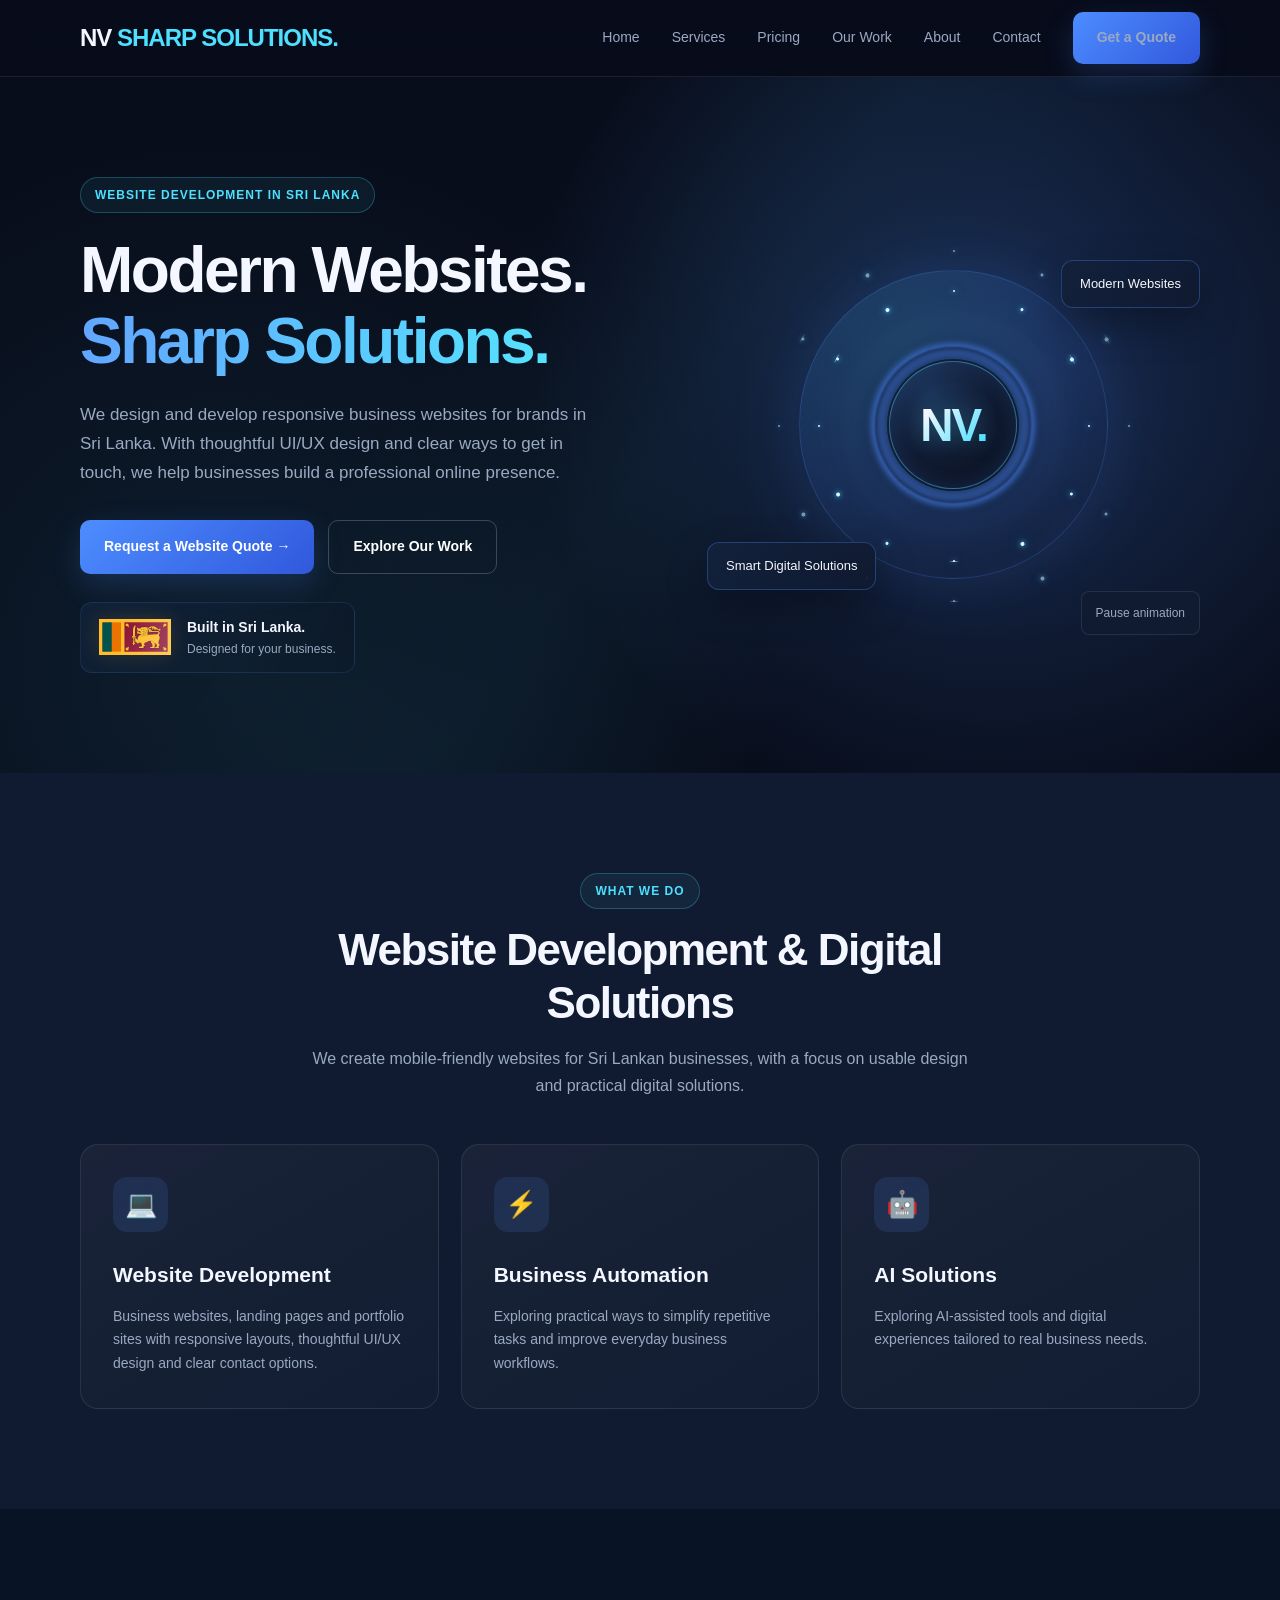
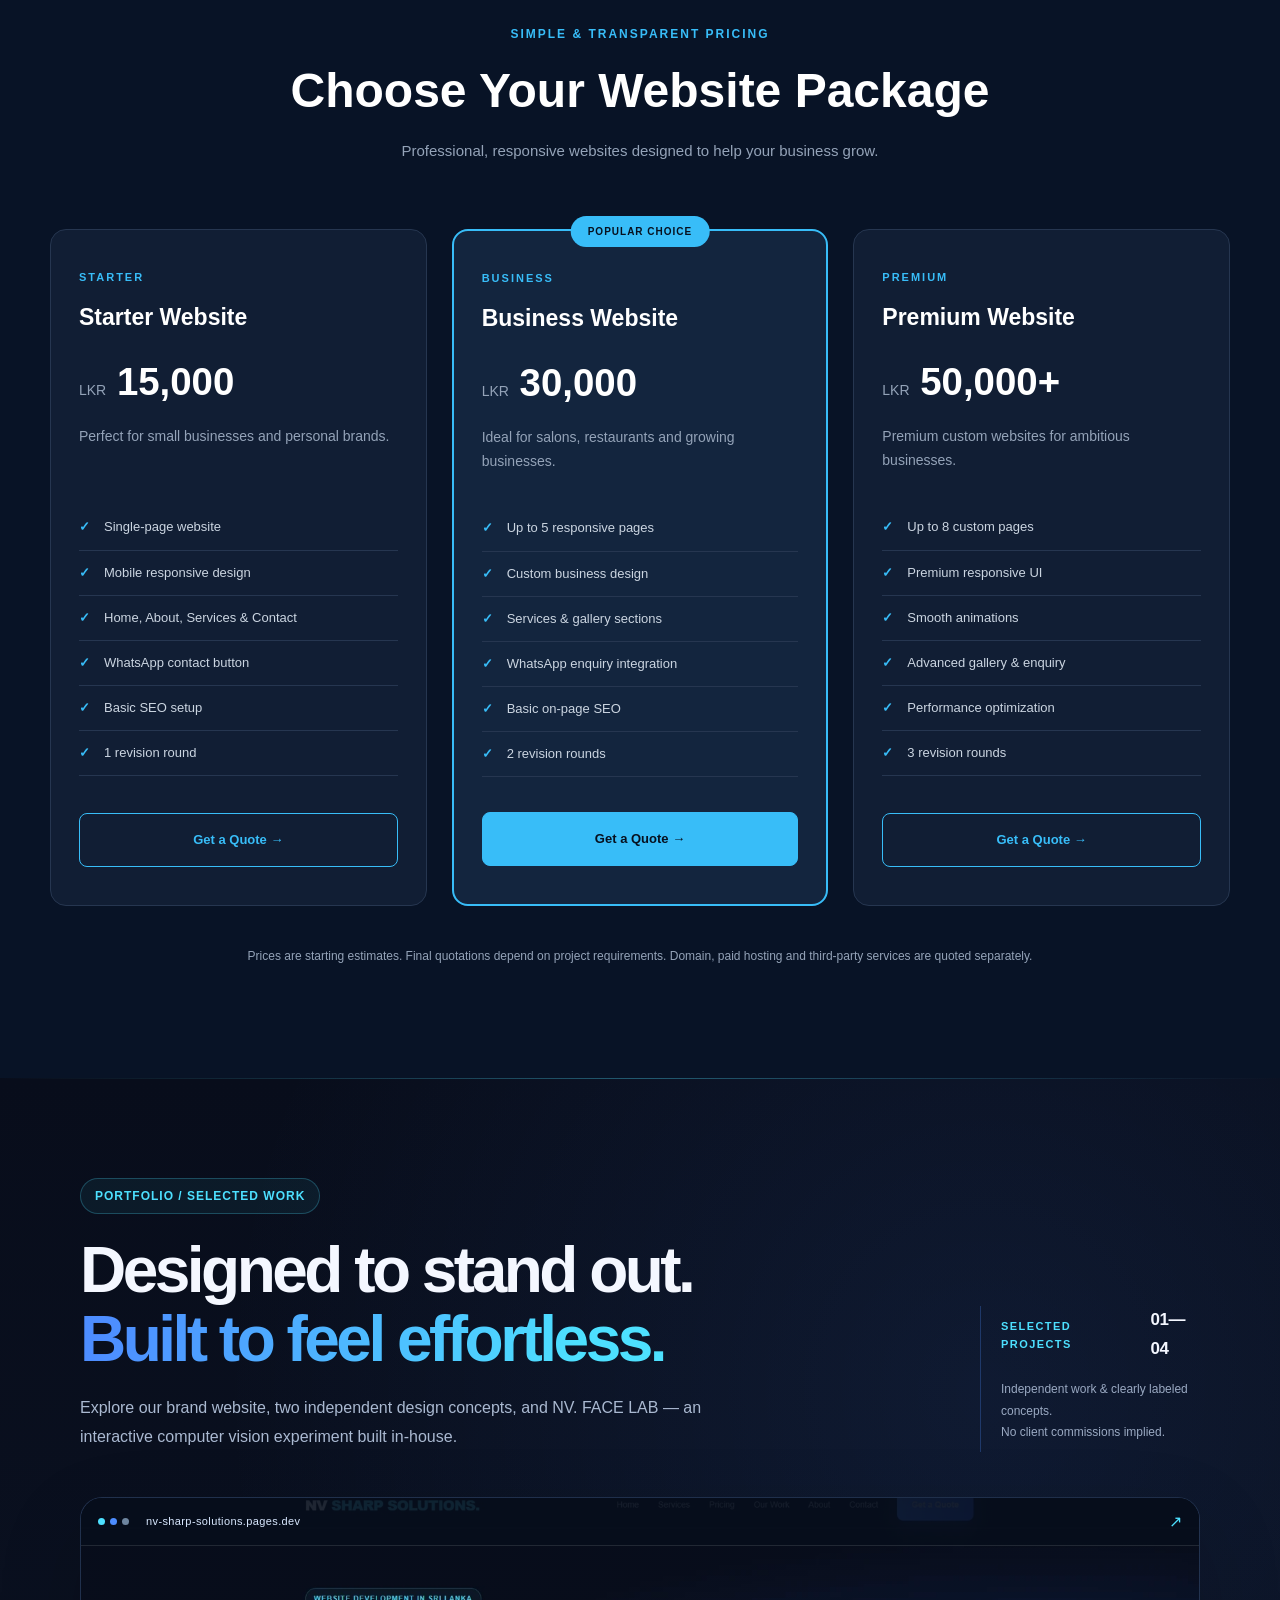
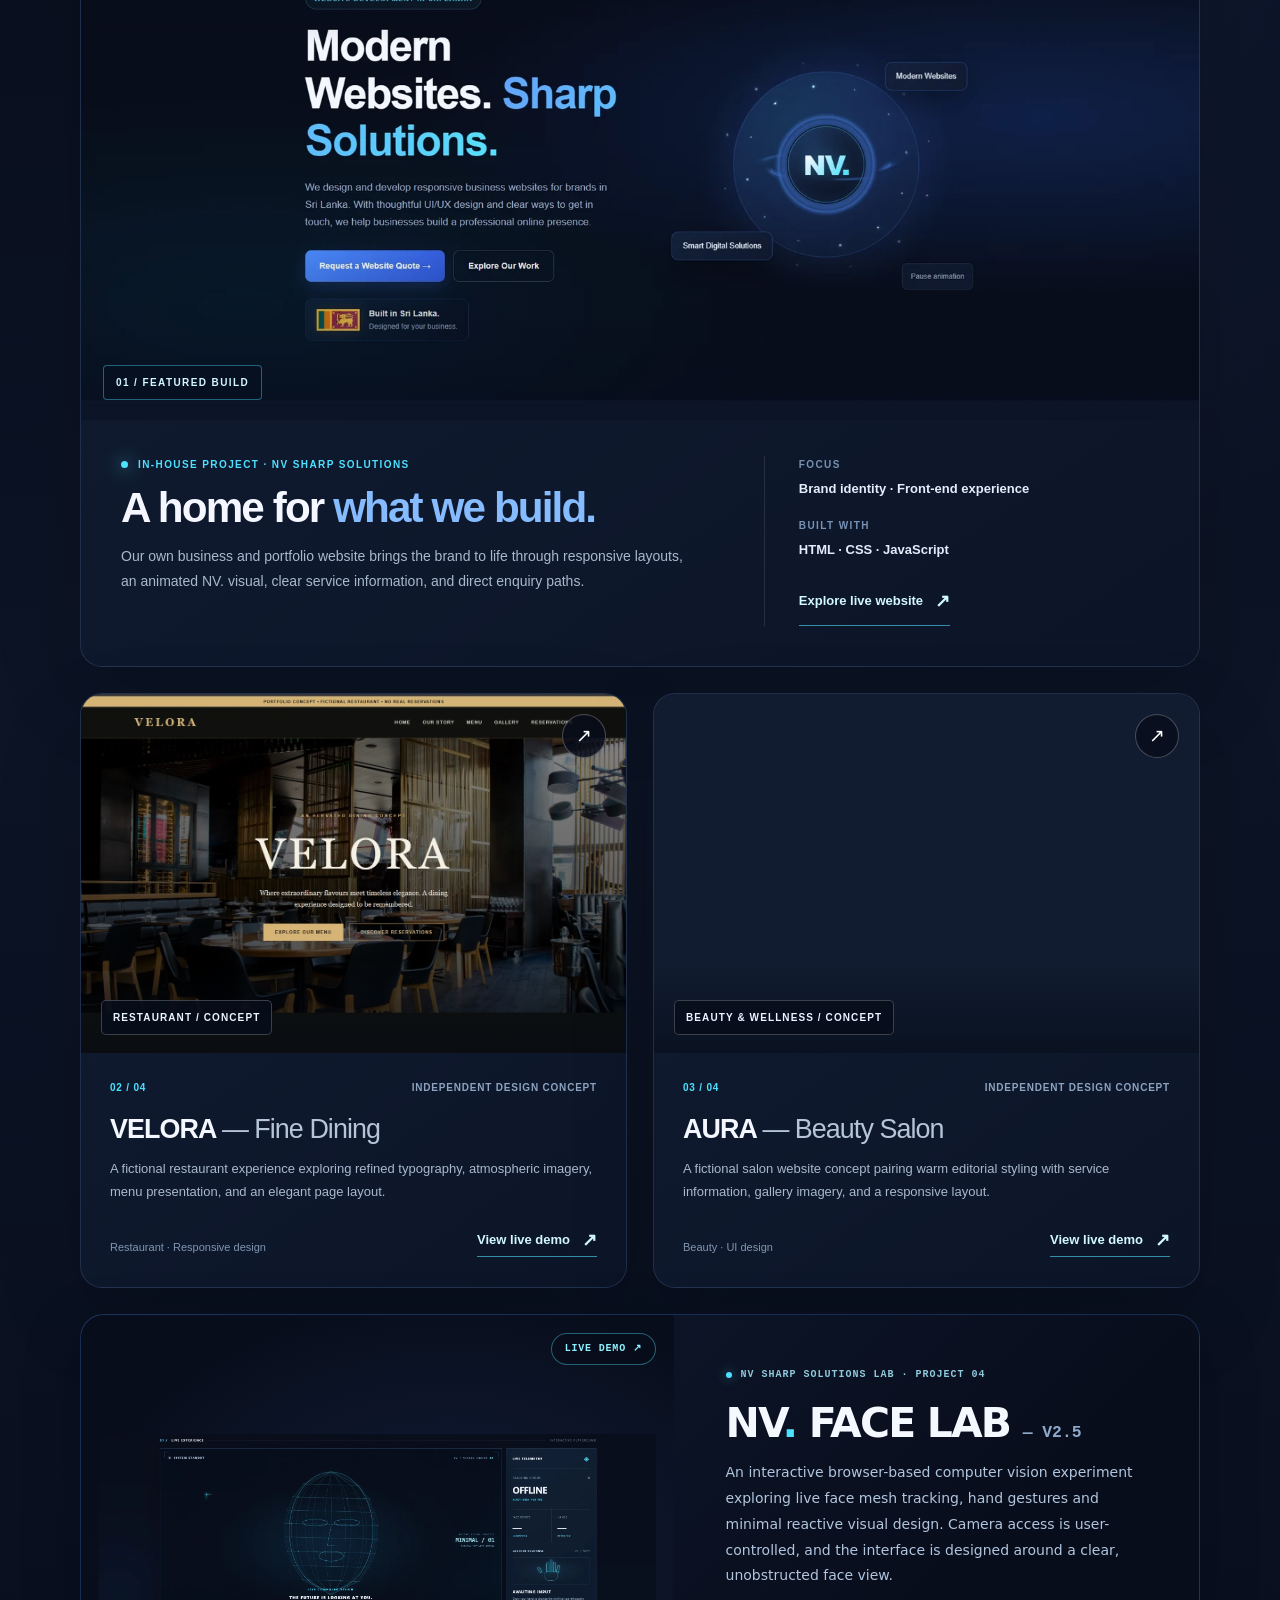
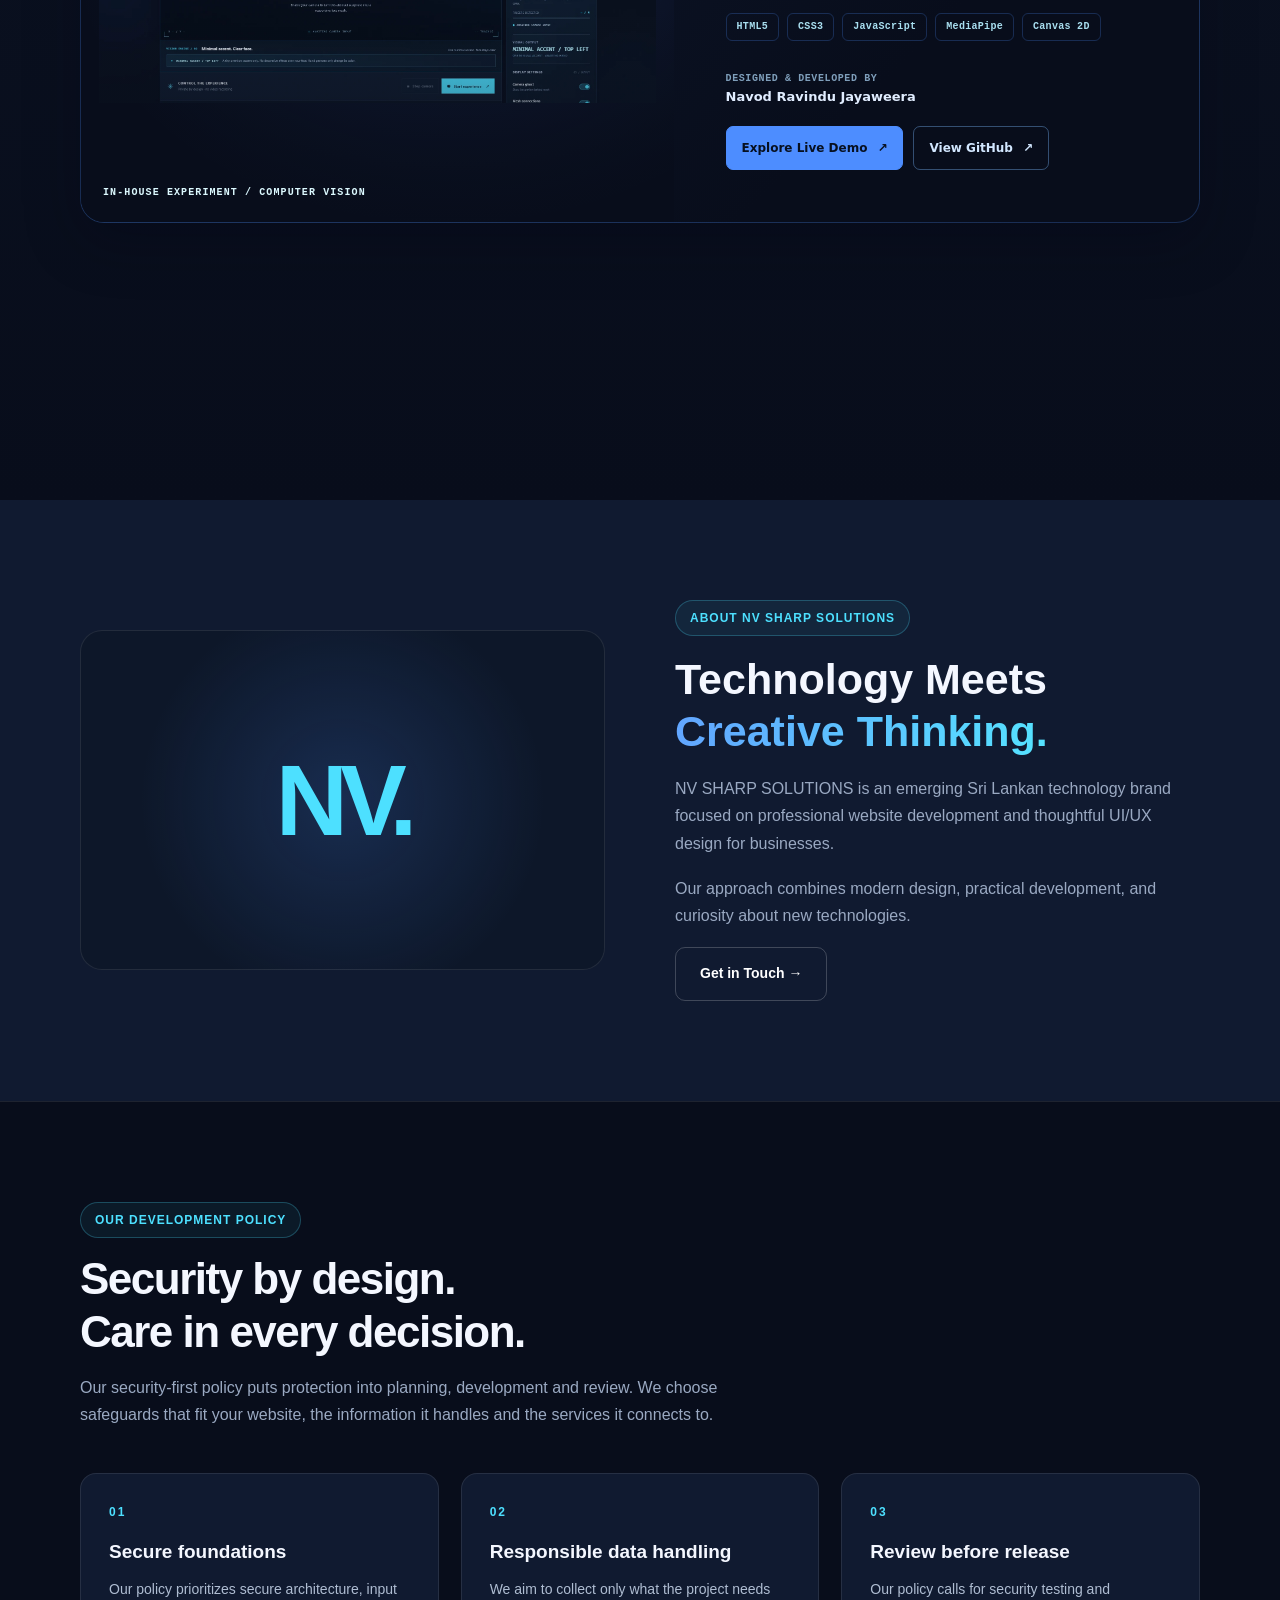
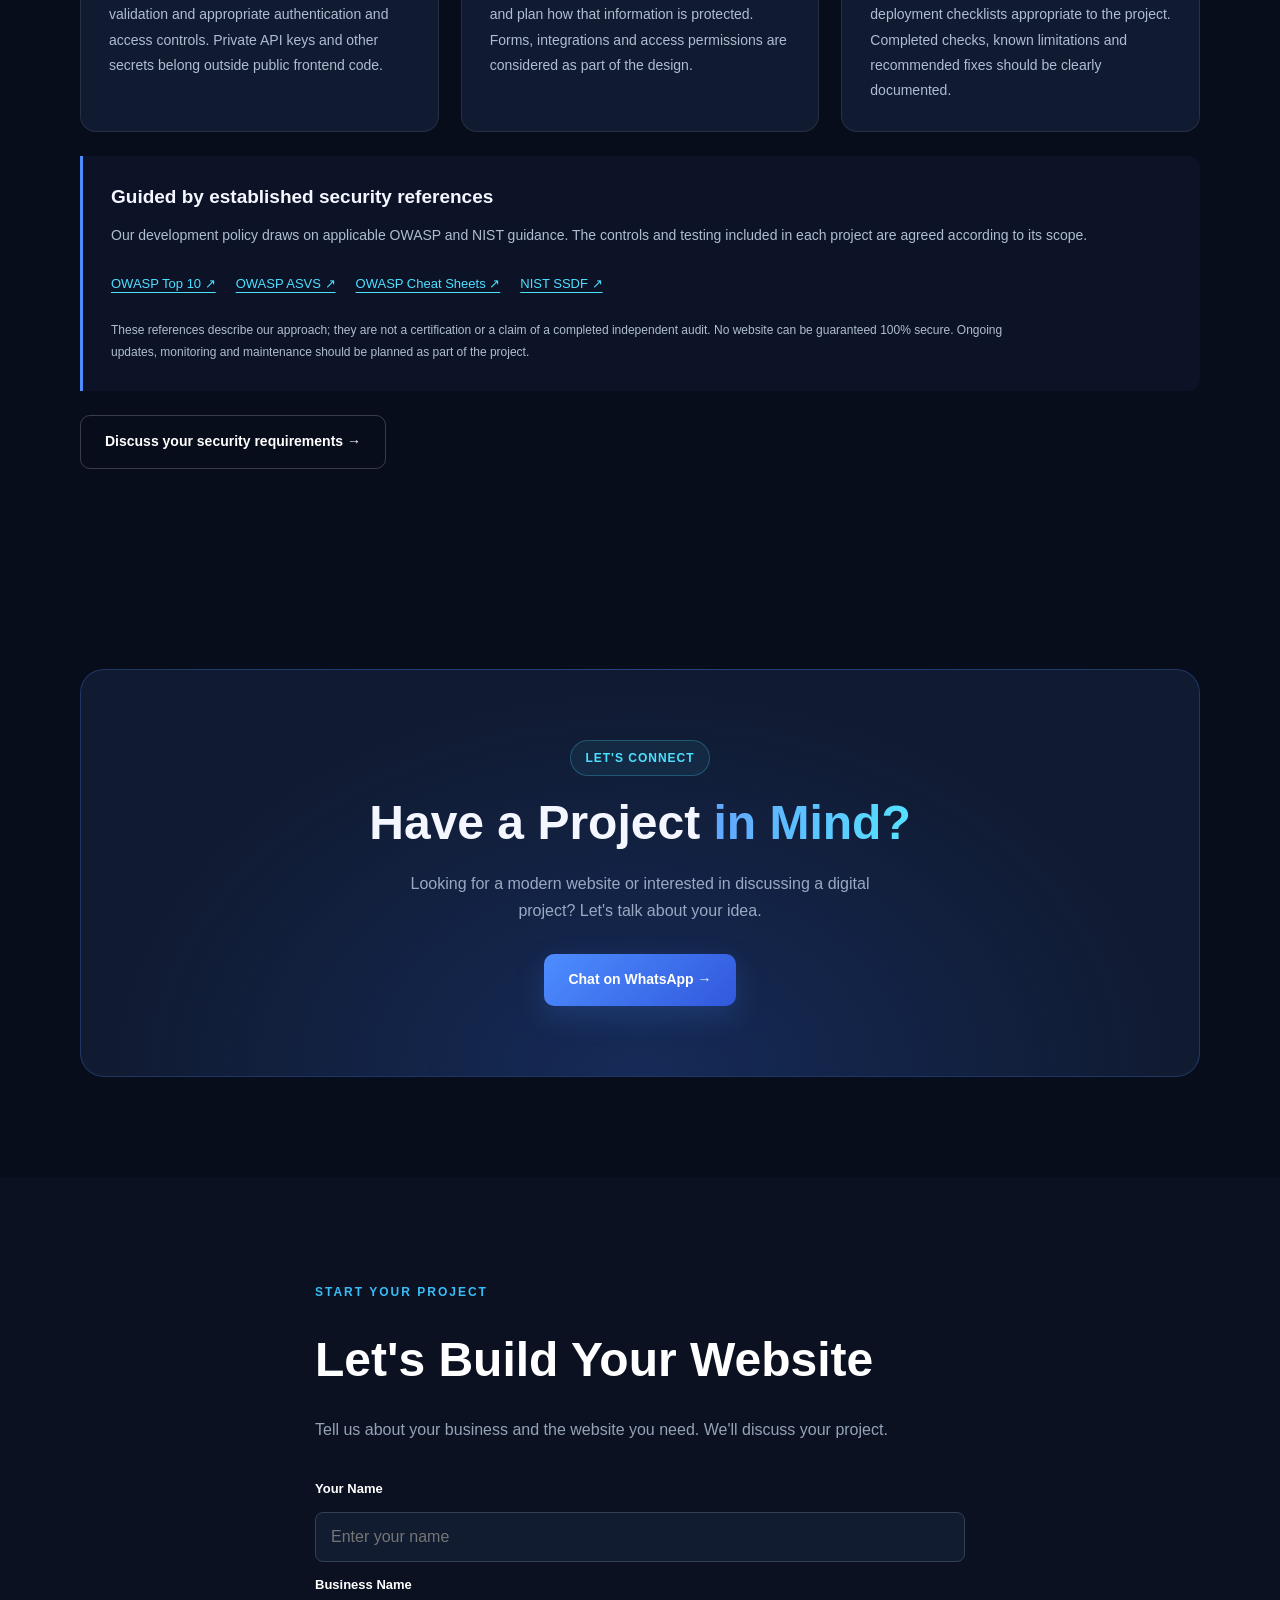
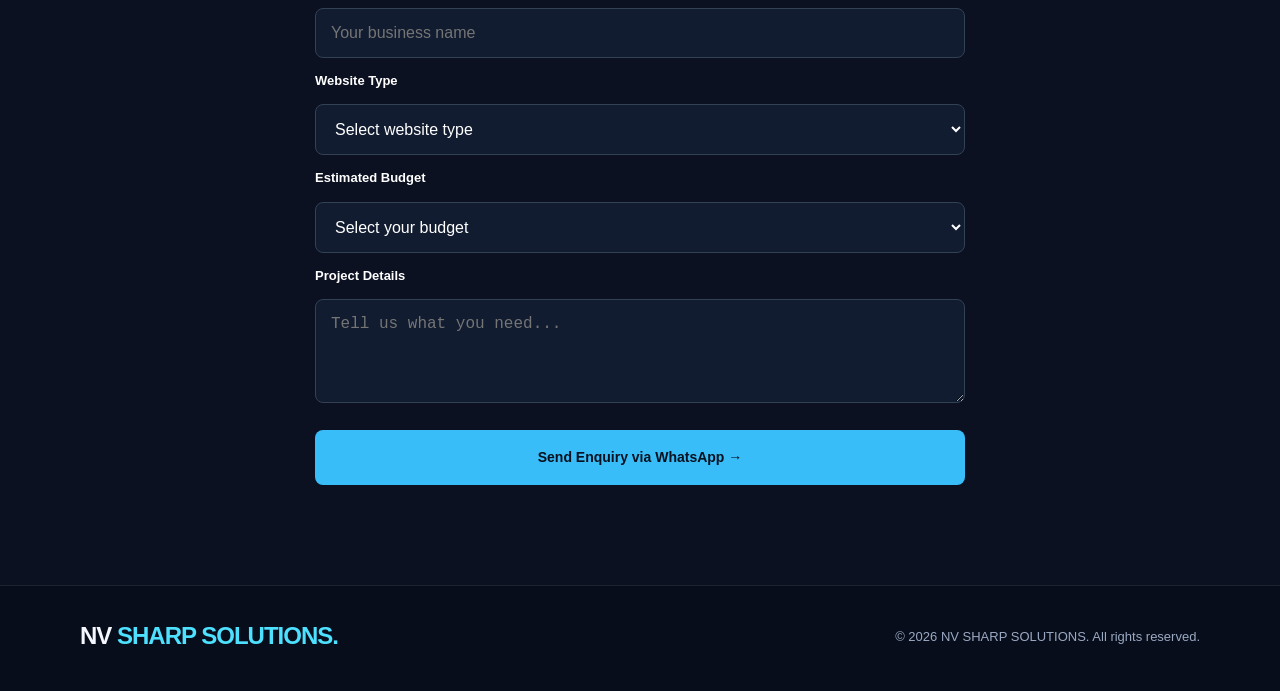
==== commit dfdf42dd: "Update index.html" ====
--- a/index.html
+++ b/index.html
@@ -1223,7 +1223,8 @@
 
 </style>
 <link href="[data-uri]" rel="icon"/><link rel="stylesheet" href="assets/css/nv-face-lab-portfolio.css"/>
-<link rel="stylesheet" href="/assets/css/cinematic-v2.css">    
+<link rel="stylesheet" href="/assets/css/cinematic-v2.css"> 
+<script defer src="/assets/js/cinematic-v2-parallax.js"></script>
 </head>
 <body>
 <a class="skip-link" href="#main-content">Skip to main content</a>
--- a/assets/css/cinematic-v2.css
+++ b/assets/css/cinematic-v2.css
@@ -59,5 +59,20 @@
   .orb-art .sgo-orb {
     animation: none;
     transform: none;
+     
+/* Cinematic V2 — Interactive Depth */
+
+@media (hover: hover) and (pointer: fine) and
+       (prefers-reduced-motion: no-preference) {
+  .hero .orb-art {
+    transform: translate3d(
+      var(--nv-parallax-x, 0px),
+      var(--nv-parallax-y, 0px),
+      0
+    );
+    transition: transform 220ms ease-out;
   }
 }
+
+  }
+}
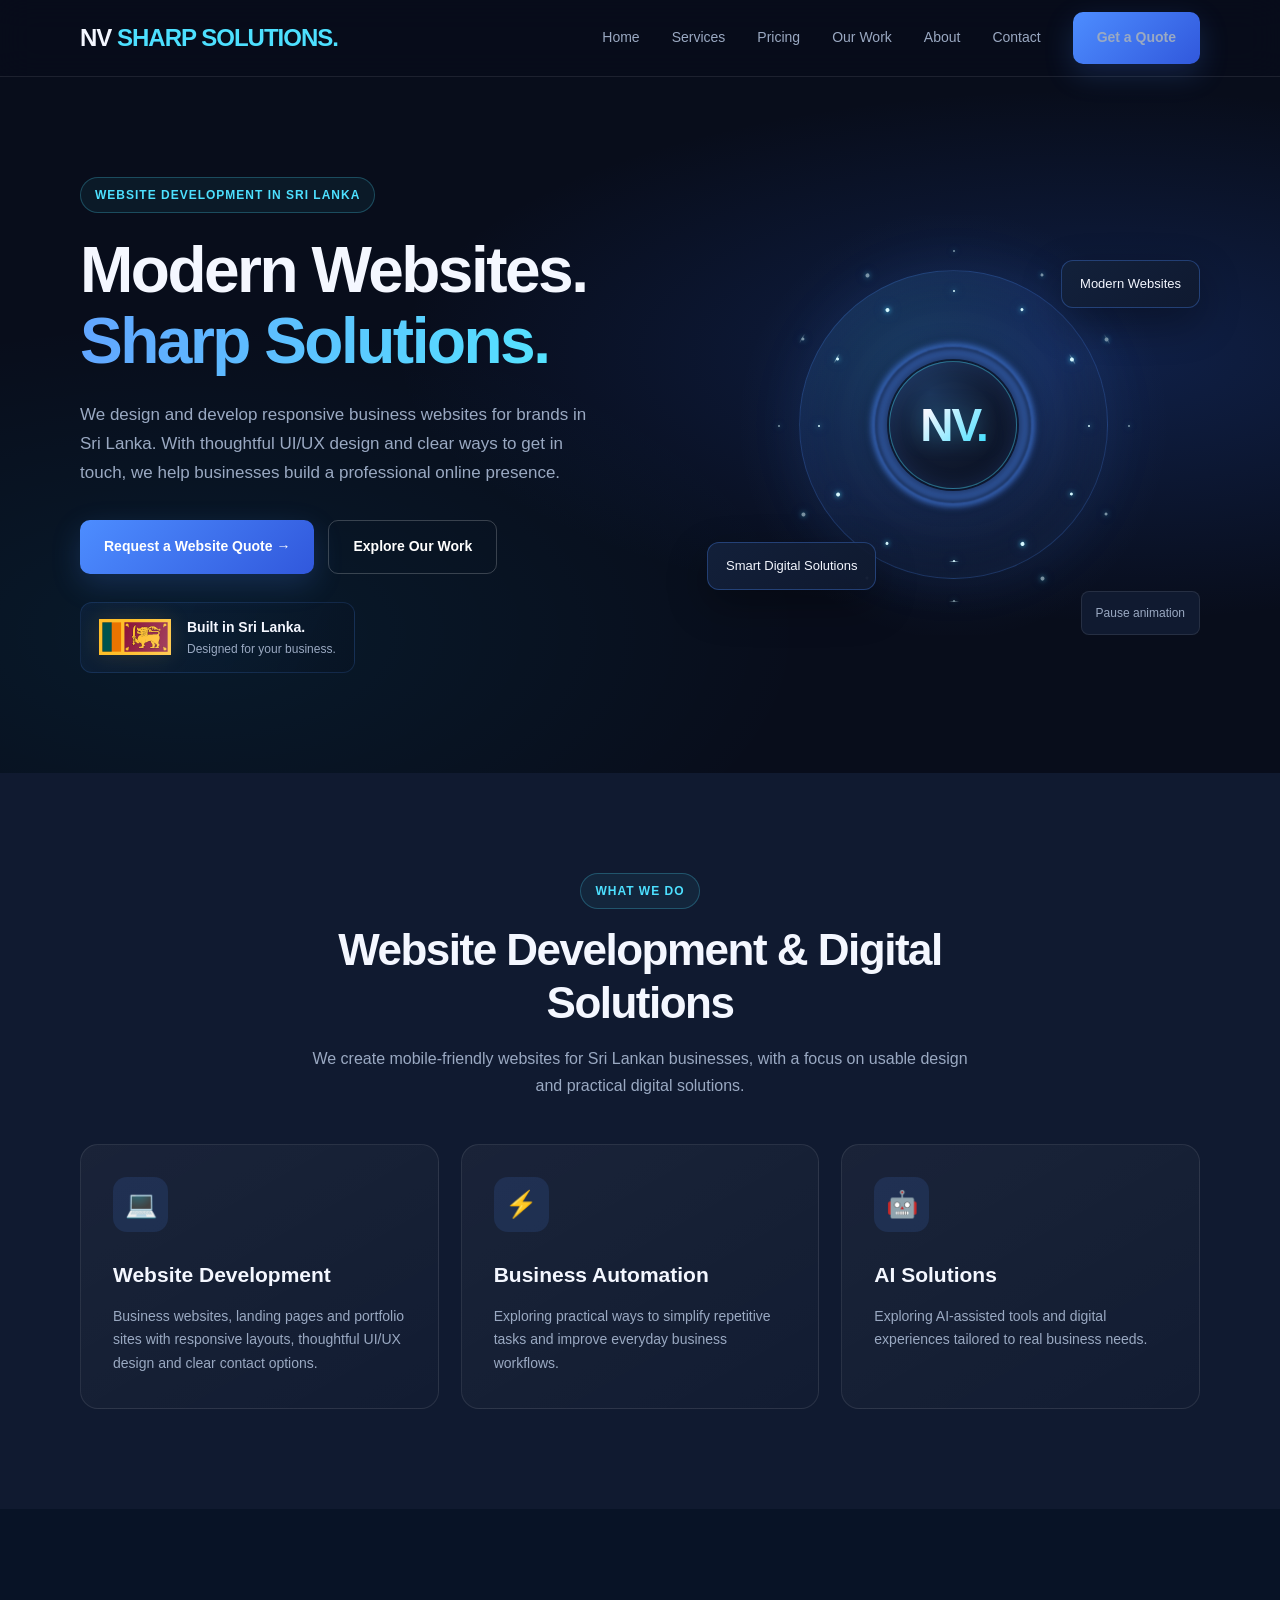
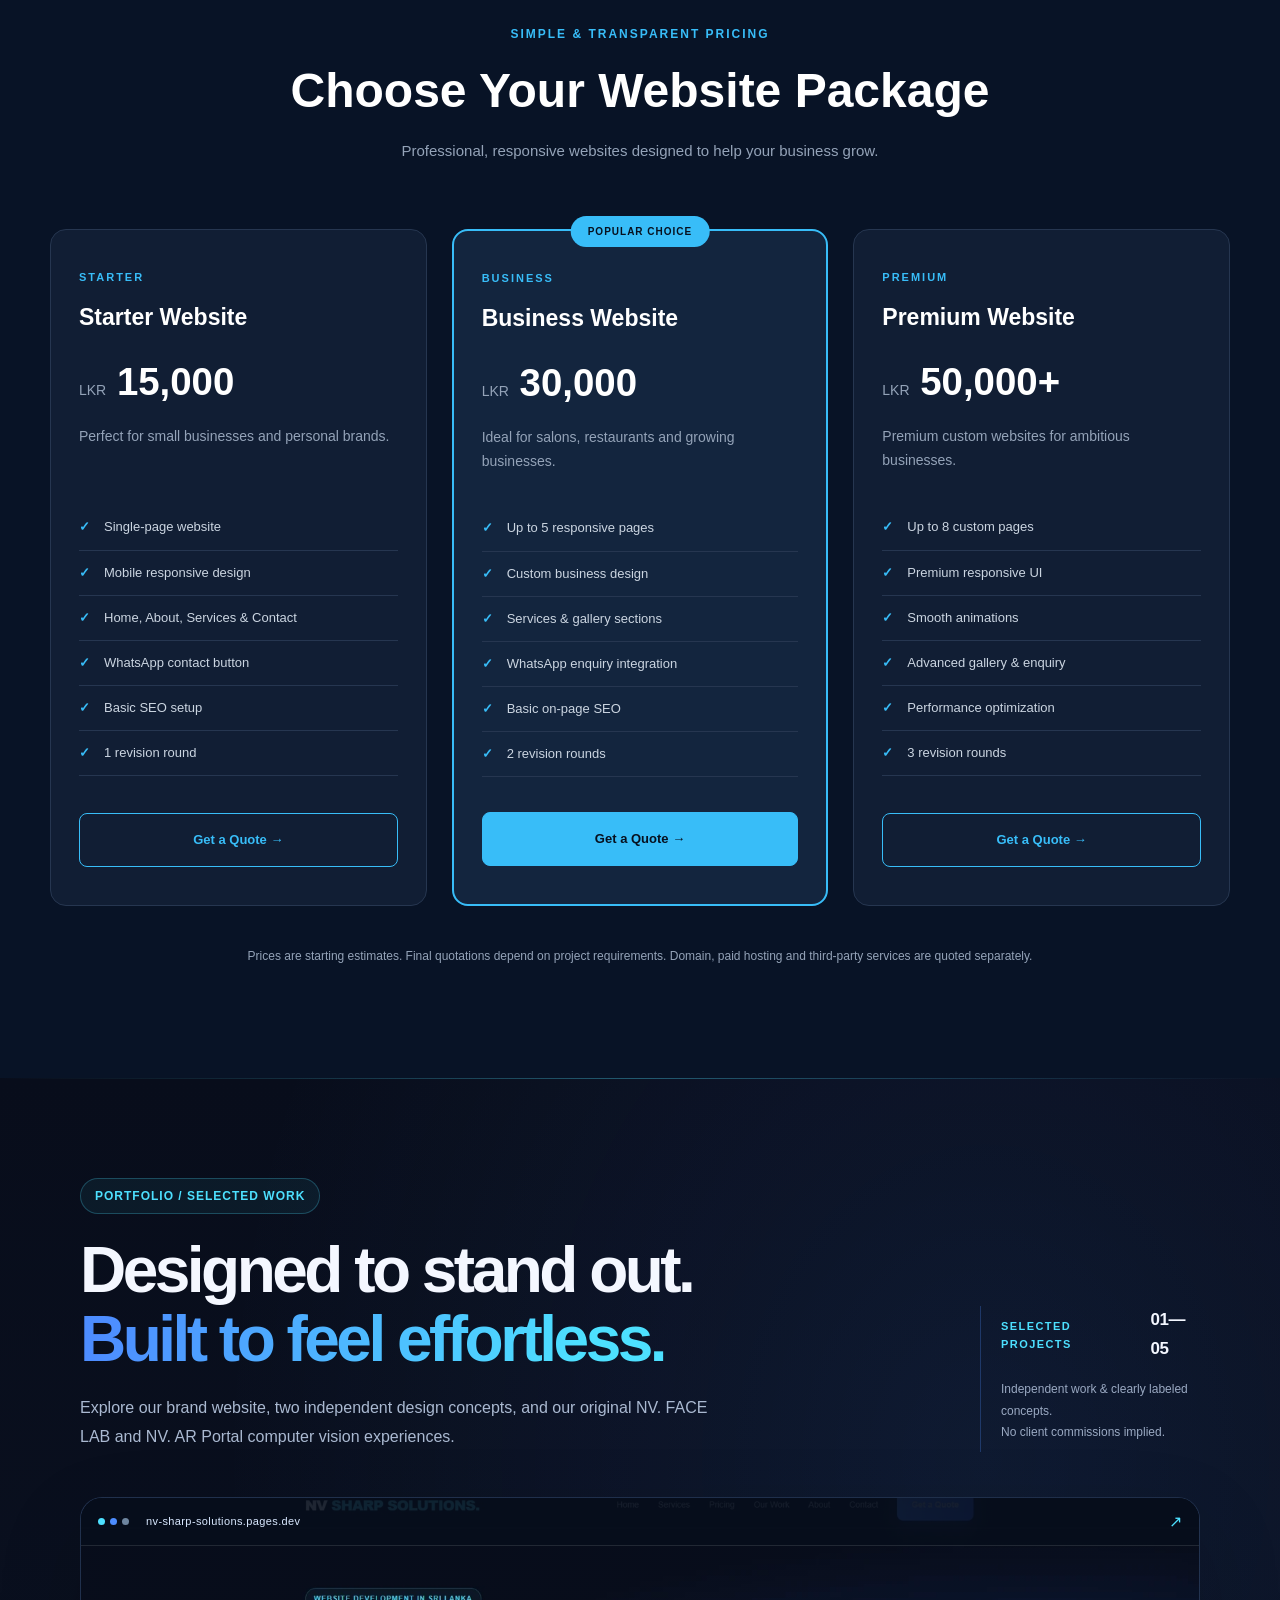
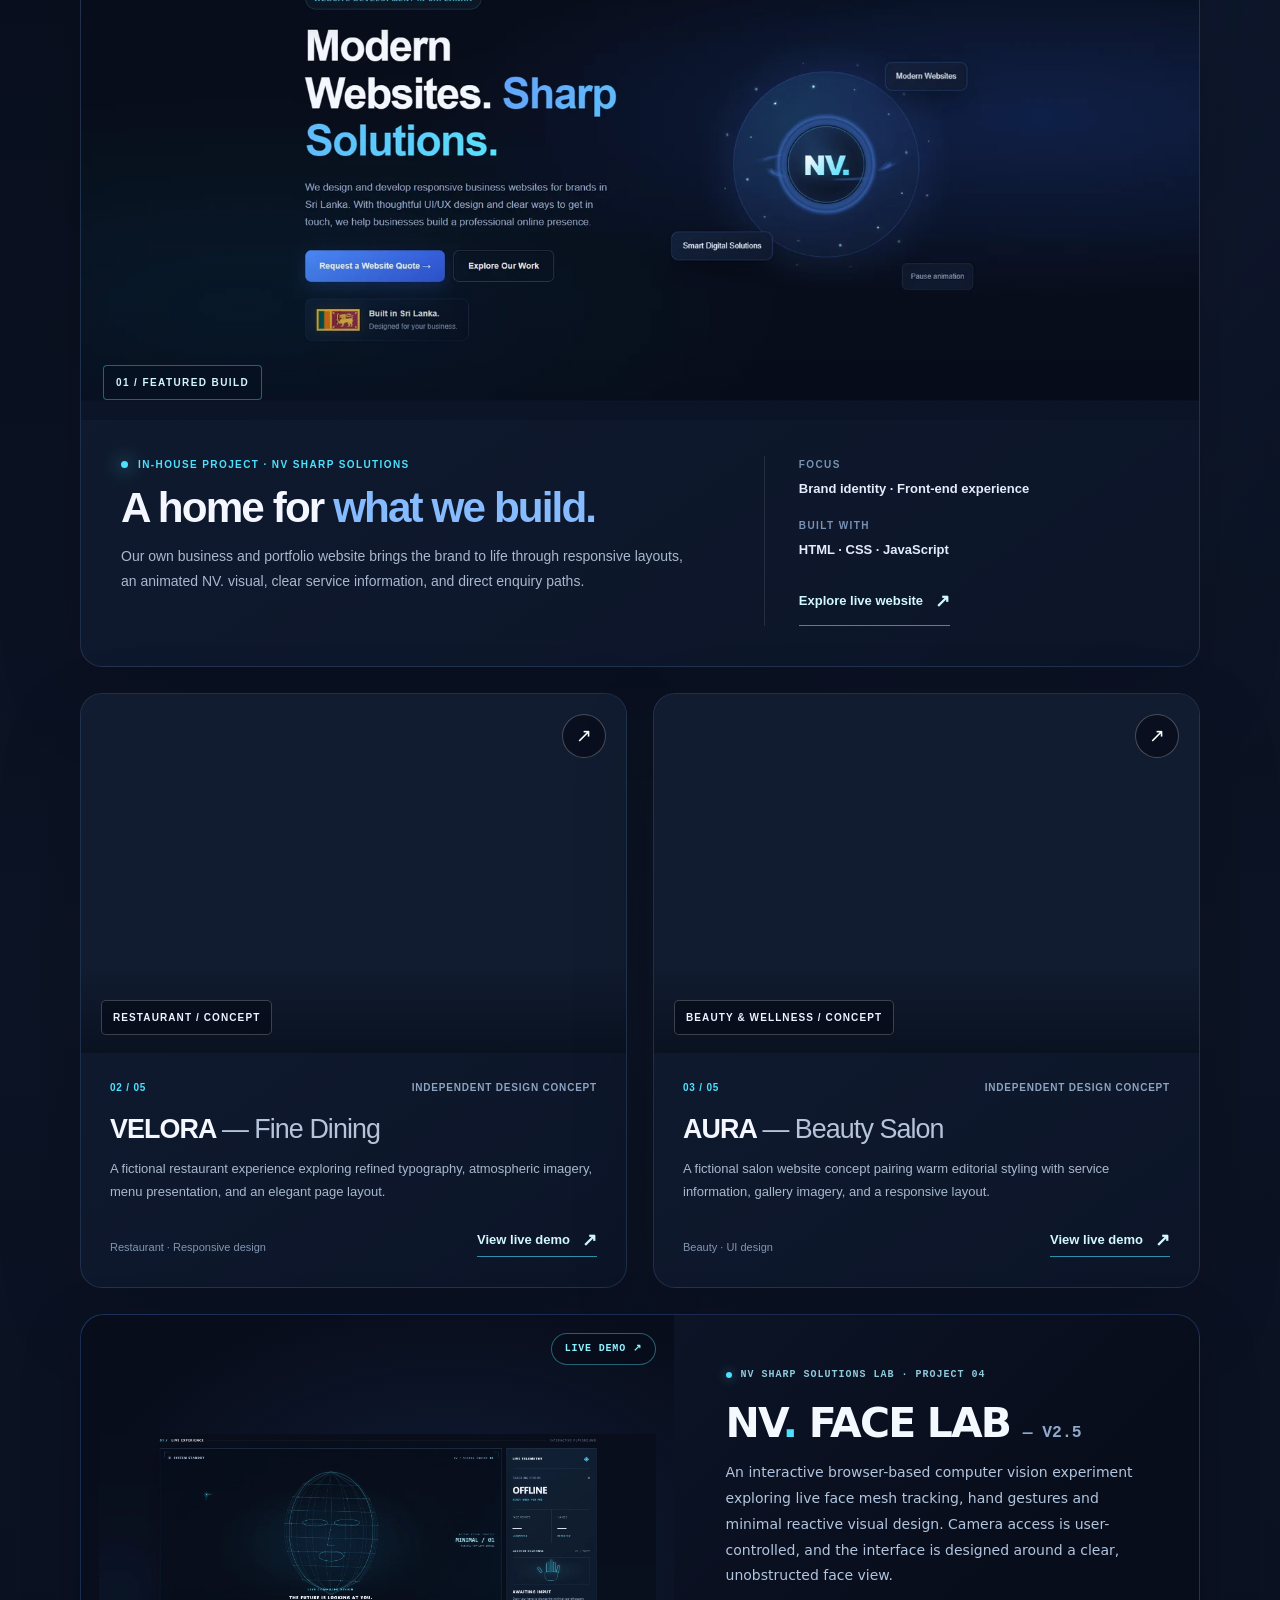
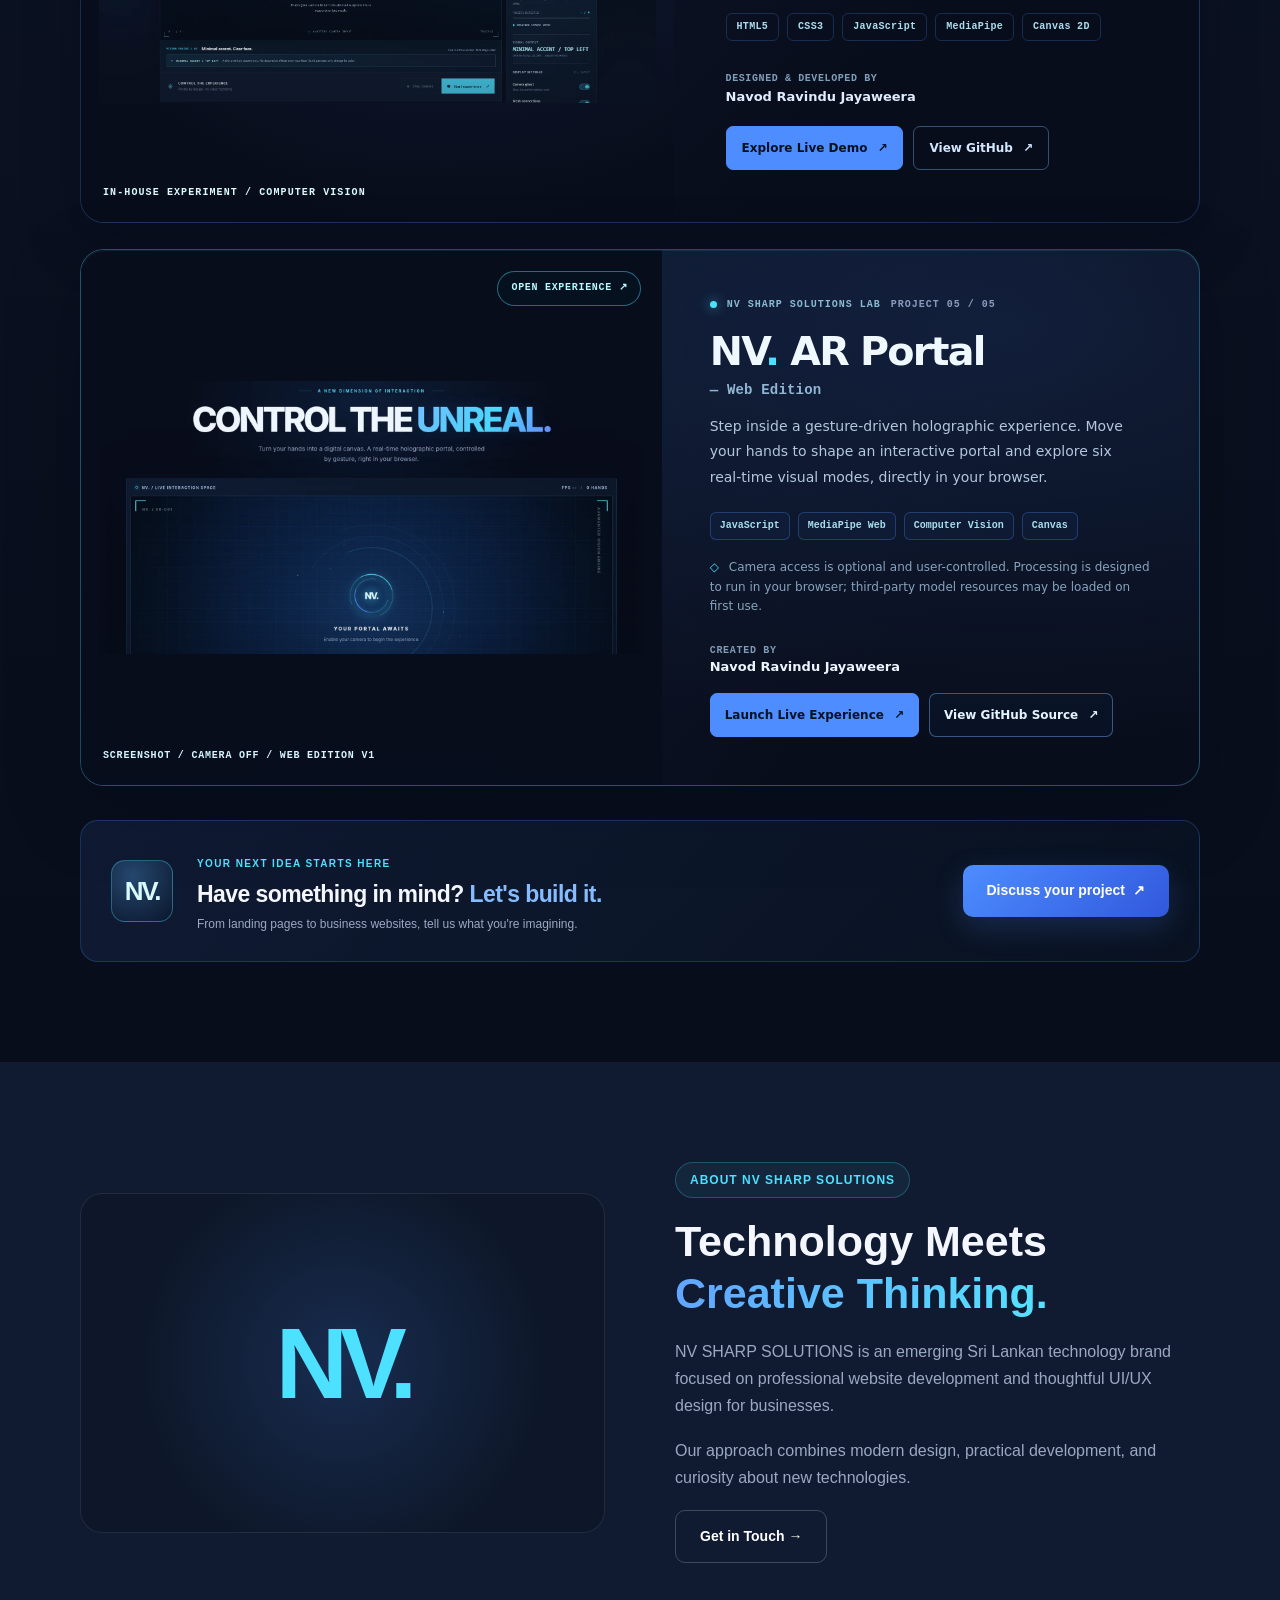
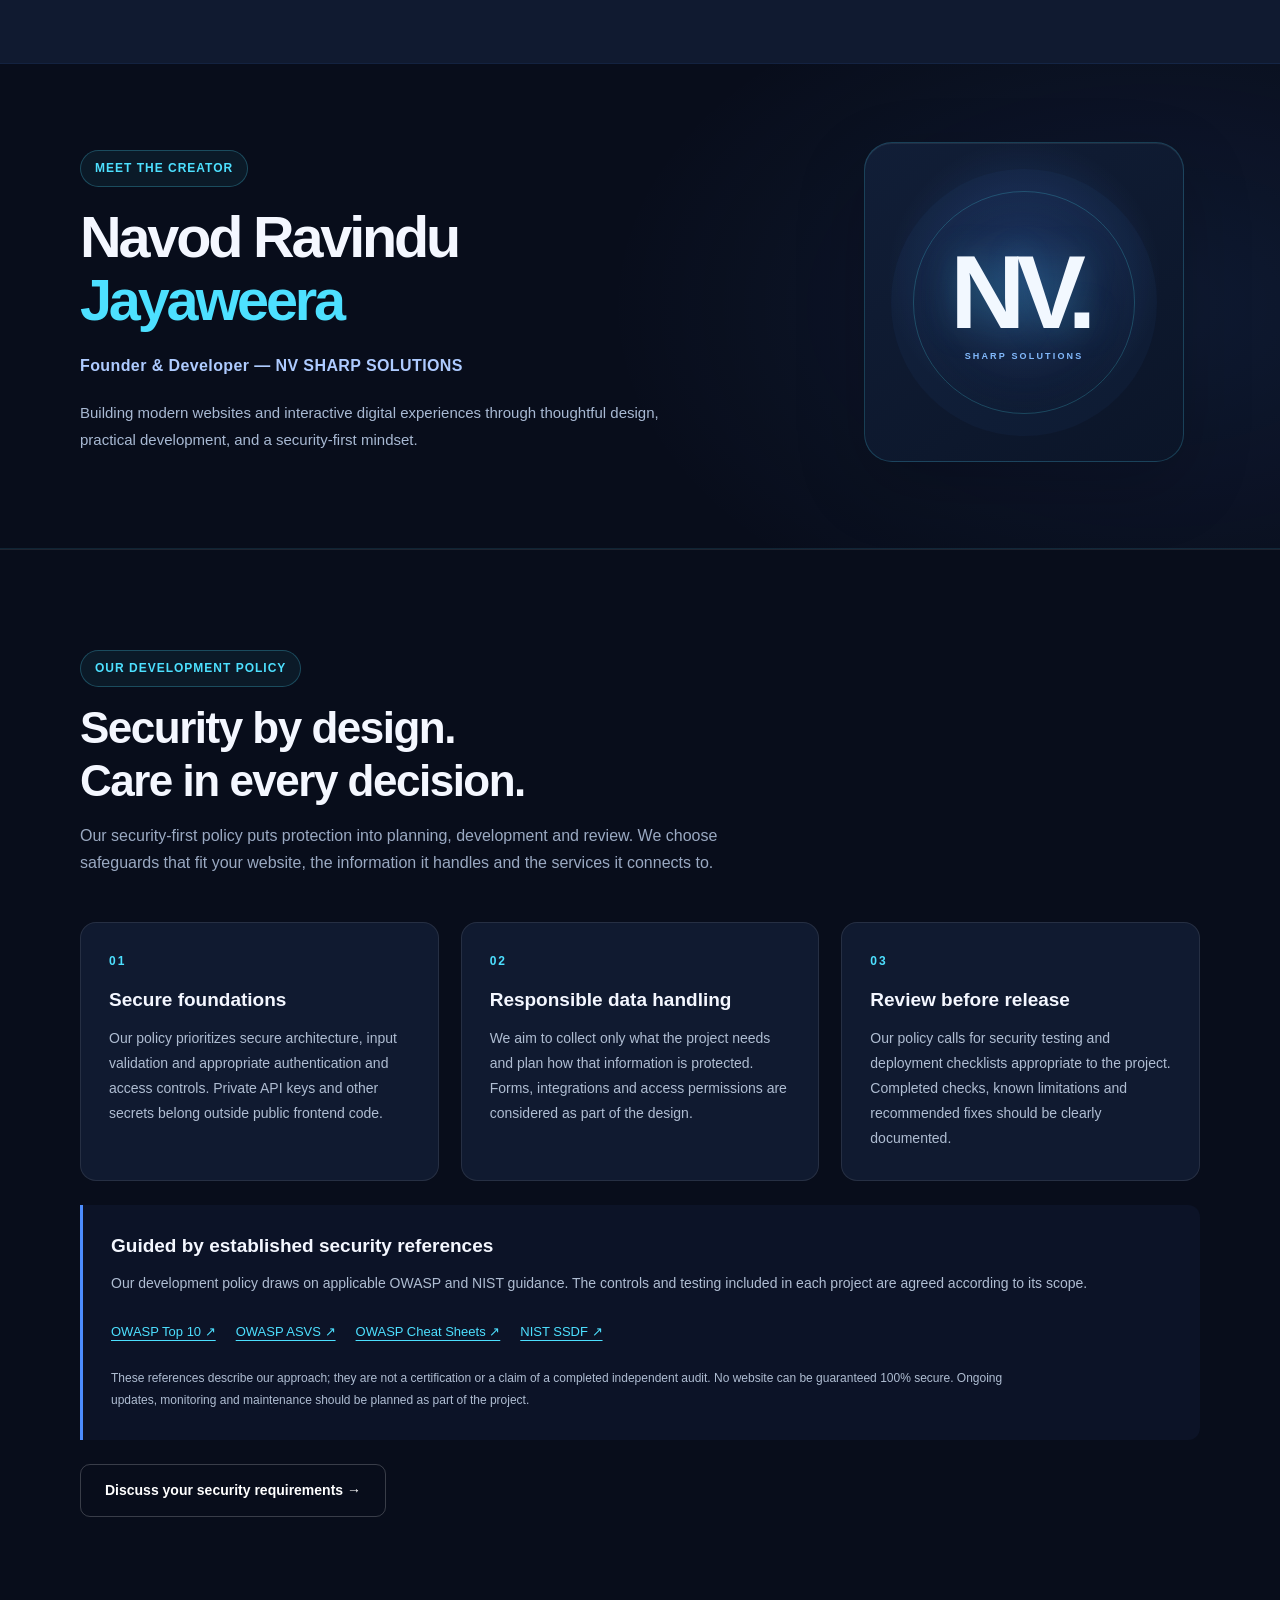
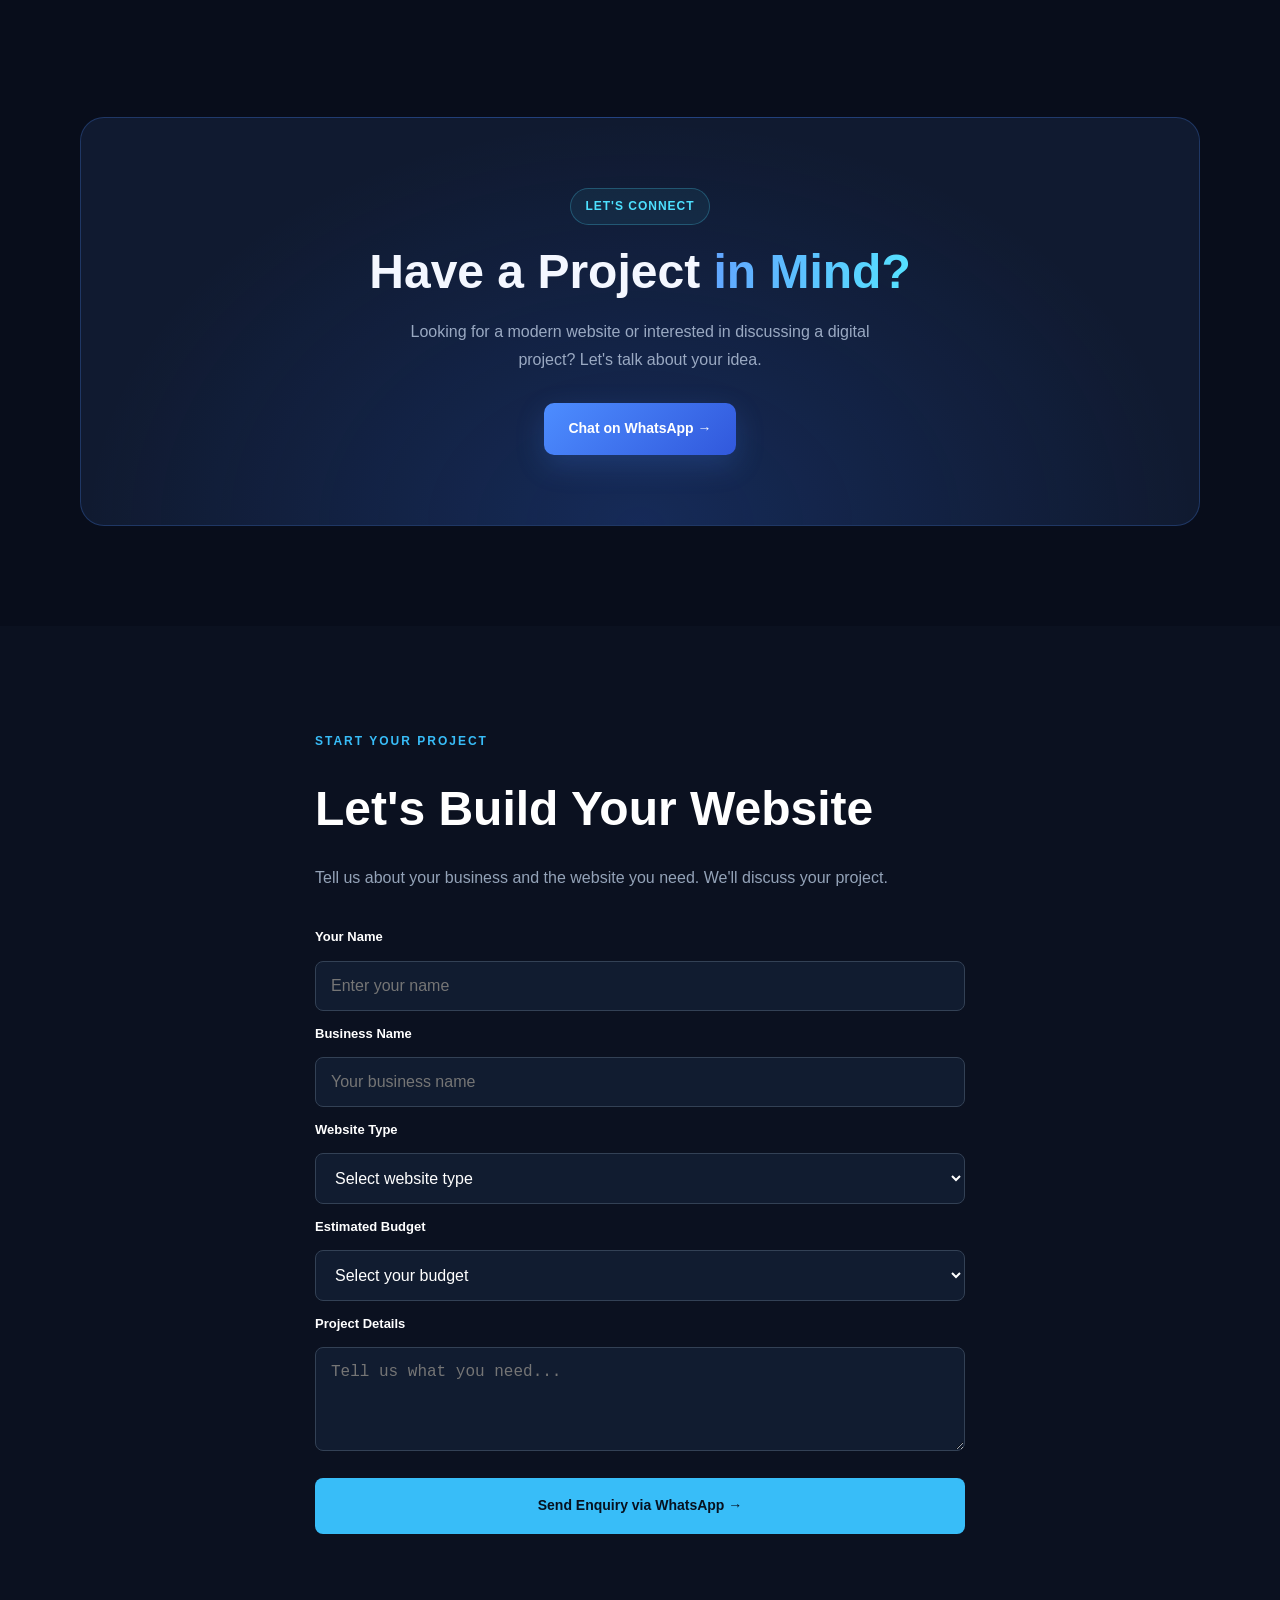
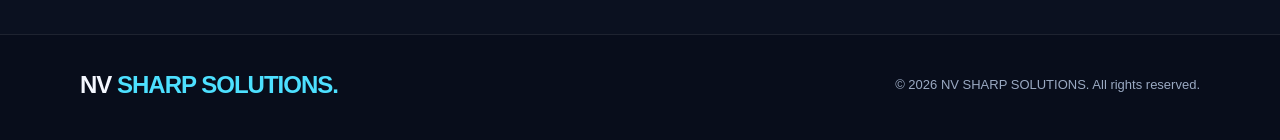
==== commit a0429ddd: "Add files via upload" ====
--- a/index.html
+++ b/index.html
@@ -1221,10 +1221,96 @@
 @media(max-width:480px){.navbar .logo{font-size:clamp(14px,4.15vw,19px);letter-spacing:-.55px;white-space:nowrap}}
 @media(prefers-reduced-motion:reduce){.nv-portfolio .reveal{opacity:1;transform:none;transition:none}}
 
+
+/* Founder section — additive, scoped to NV SHARP SOLUTIONS branding. */
+.nv-founder {
+  position: relative;
+  padding: 78px 0 86px;
+  overflow: hidden;
+  background: radial-gradient(ellipse 50% 85% at 90% 50%, rgba(77,141,255,.1), transparent 85%), #080d1b;
+  border-top: 1px solid rgba(77,141,255,.16);
+  border-bottom: 1px solid rgba(77,224,255,.11);
+}
+.nv-founder-grid {
+  display: grid;
+  grid-template-columns: minmax(0,1.4fr) minmax(240px,.7fr);
+  gap: clamp(28px,5vw,80px);
+  align-items: center;
+}
+.nv-founder-copy { min-width: 0; }
+.nv-founder-copy .eyebrow { display: inline-block; margin-bottom: 19px; }
+.nv-founder-copy h2 {
+  max-width: 720px;
+  font-size: clamp(31px,4.5vw,62px);
+  letter-spacing: -.055em;
+  line-height: 1.1;
+  overflow-wrap: break-word;
+}
+.nv-founder-copy h2 span { display: block; color: #4de0ff; }
+.nv-founder-role {
+  margin: 19px 0 20px;
+  color: #aecbff;
+  font-size: clamp(13px,1.45vw,16px);
+  font-weight: 700;
+  letter-spacing: .025em;
+}
+.nv-founder-description {
+  max-width: 590px;
+  color: #a8b9d3;
+  font-size: 15px;
+  line-height: 1.85;
+}
+.nv-founder-visual {
+  position: relative;
+  isolation: isolate;
+  width: min(100%,320px);
+  aspect-ratio: 1;
+  display: flex;
+  flex-direction: column;
+  align-items: center;
+  justify-content: center;
+  gap: 5px;
+  justify-self: center;
+  border: 1px solid rgba(77,224,255,.2);
+  border-radius: 28px;
+  background: radial-gradient(circle at 50% 42%, rgba(77,141,255,.26), transparent 56%), linear-gradient(145deg,#111e37,#0b1528);
+  box-shadow: inset 0 1px rgba(255,255,255,.07), 0 24px 70px rgba(0,0,0,.19);
+}
+.nv-founder-visual::before {
+  content: "";
+  position: absolute;
+  inset: 15%;
+  z-index: -1;
+  border: 1px solid rgba(77,224,255,.24);
+  border-radius: 50%;
+  box-shadow: 0 0 0 22px rgba(77,141,255,.045), inset 0 0 40px rgba(77,141,255,.08);
+}
+.nv-founder-mark {
+  font-size: clamp(72px,10vw,104px);
+  font-weight: 900;
+  line-height: 1;
+  letter-spacing: -.085em;
+  padding-right: .1em;
+  color: #f2f8ff;
+  text-shadow: 0 0 35px rgba(77,224,255,.26);
+}
+.nv-founder-visual small {
+  font-size: 9px;
+  font-weight: 700;
+  letter-spacing: .24em;
+  color: #82bafd;
+}
+@media (max-width: 720px) {
+  .nv-founder { padding: 64px 0; }
+  .nv-founder-grid { grid-template-columns: 1fr; gap: 34px; }
+  .nv-founder-copy h2 { font-size: clamp(32px,8vw,48px); }
+  .nv-founder-visual { width: min(100%,230px); aspect-ratio: 1.2; }
+  .nv-founder-mark { font-size: 72px; }
+}
+
 </style>
 <link href="[data-uri]" rel="icon"/><link rel="stylesheet" href="assets/css/nv-face-lab-portfolio.css"/>
-<link rel="stylesheet" href="/assets/css/cinematic-v2.css"> 
-<script defer src="/assets/js/cinematic-v2-parallax.js"></script>
+<link rel="stylesheet" href="assets/css/nv-ar-portal-portfolio.css"/>
 </head>
 <body>
 <a class="skip-link" href="#main-content">Skip to main content</a>
@@ -1421,10 +1507,10 @@
       <div class="nv-work-heading-main">
         <span class="eyebrow">Portfolio / Selected work</span>
         <h2 id="nv-portfolio-title">Designed to stand out.<br><span>Built to feel effortless.</span></h2>
-        <p>Explore our brand website, two independent design concepts, and NV. FACE LAB — an interactive computer vision experiment built in-house.</p>
+        <p>Explore our brand website, two independent design concepts, and our original NV. FACE LAB and NV. AR Portal computer vision experiences.</p>
       </div>
       <div class="nv-work-heading-side" aria-label="Project collection details">
-        <span class="nv-work-collection">SELECTED PROJECTS <strong>01—04</strong></span>
+        <span class="nv-work-collection">SELECTED PROJECTS <strong>01—05</strong></span>
         <p>Independent work &amp; clearly labeled concepts.<br>No client commissions implied.</p>
       </div>
     </div>
@@ -1462,7 +1548,7 @@
             <span class="nv-work-image-tag">RESTAURANT / CONCEPT</span>
           </div>
           <div class="nv-work-item-body">
-            <div class="nv-work-item-meta"><span>02 / 04</span><span>INDEPENDENT DESIGN CONCEPT</span></div>
+            <div class="nv-work-item-meta"><span>02 / 05</span><span>INDEPENDENT DESIGN CONCEPT</span></div>
             <h3 id="nv-project-velora-title">VELORA <span>— Fine Dining</span></h3>
             <p>A fictional restaurant experience exploring refined typography, atmospheric imagery, menu presentation, and an elegant page layout.</p>
             <div class="nv-work-item-bottom"><span>Restaurant · Responsive design</span><a class="nv-work-link" href="https://velora-restaurant-k3f.pages.dev/" target="_blank" rel="noopener noreferrer">View live demo <span aria-hidden="true">↗</span></a></div>
@@ -1478,7 +1564,7 @@
             <span class="nv-work-image-tag">BEAUTY &amp; WELLNESS / CONCEPT</span>
           </div>
           <div class="nv-work-item-body">
-            <div class="nv-work-item-meta"><span>03 / 04</span><span>INDEPENDENT DESIGN CONCEPT</span></div>
+            <div class="nv-work-item-meta"><span>03 / 05</span><span>INDEPENDENT DESIGN CONCEPT</span></div>
             <h3 id="nv-project-aura-title">AURA <span>— Beauty Salon</span></h3>
             <p>A fictional salon website concept pairing warm editorial styling with service information, gallery imagery, and a responsive layout.</p>
             <div class="nv-work-item-bottom"><span>Beauty · UI design</span><a class="nv-work-link" href="https://aura-beauty-salon.pages.dev/" target="_blank" rel="noopener noreferrer">View live demo <span aria-hidden="true">↗</span></a></div>
@@ -1512,6 +1598,31 @@
         </div>
       </article>
       <!-- /NV. FACE LAB -->
+      <!-- NV. AR PORTAL WEB · In-house project 05, no automatic camera use on this portfolio page -->
+      <article class="nvar-portfolio-card" aria-labelledby="nvar-project-title" id="nv-ar-portal-project">
+        <div class="nvar-media">
+          <a href="https://nv-ar-portal.pages.dev/" target="_blank" rel="noopener noreferrer" aria-label="Open NV. AR Portal live browser experience in a new tab">
+            <img src="Images/nv-ar-portal-web-v1.webp" width="1600" height="800" loading="lazy" decoding="async" alt="Screenshot of the NV. AR Portal Web Edition showing the Control the Unreal headline and cyan holographic portal interface before camera activation">
+            <span class="nvar-open-indicator" aria-hidden="true">OPEN EXPERIENCE ↗</span>
+          </a>
+          <span class="nvar-image-caption">SCREENSHOT / CAMERA OFF / WEB EDITION V1</span>
+        </div>
+        <div class="nvar-content">
+          <div class="nvar-kicker"><span class="nvar-live-dot" aria-hidden="true"></span> NV SHARP SOLUTIONS LAB <span class="nvar-project-count">PROJECT 05 / 05</span></div>
+          <h3 id="nvar-project-title">NV<span class="nvar-period">.</span> AR Portal <small>— Web Edition</small></h3>
+          <p>Step inside a gesture-driven holographic experience. Move your hands to shape an interactive portal and explore six real-time visual modes, directly in your browser.</p>
+          <div class="nvar-tags" aria-label="Technologies used"><span>JavaScript</span><span>MediaPipe Web</span><span>Computer Vision</span><span>Canvas</span></div>
+          <p class="nvar-privacy"><span aria-hidden="true">◇</span> Camera access is optional and user-controlled. Processing is designed to run in your browser; third-party model resources may be loaded on first use.</p>
+          <div class="nvar-footer">
+            <div class="nvar-credit">CREATED BY <strong>Navod Ravindu Jayaweera</strong></div>
+            <div class="nvar-links">
+              <a class="nvar-primary" href="https://nv-ar-portal.pages.dev/" target="_blank" rel="noopener noreferrer">Launch Live Experience <span aria-hidden="true">↗</span></a>
+              <a class="nvar-secondary" href="https://github.com/navodravijay/nv-ar-portal" target="_blank" rel="noopener noreferrer">View GitHub Source <span aria-hidden="true">↗</span></a>
+            </div>
+          </div>
+        </div>
+      </article>
+      <!-- /NV. AR PORTAL WEB -->
     </div>
 
     <div class="nv-work-outro reveal">
@@ -1548,6 +1659,21 @@
           </a>
 </div>
 </div>
+</section>
+<!-- FOUNDER: Original NV. SHARP SOLUTIONS creator credit -->
+<section class="nv-founder" id="founder" aria-labelledby="nv-founder-title">
+  <div class="container nv-founder-grid">
+    <div class="nv-founder-copy reveal">
+      <span class="eyebrow">Meet the Creator</span>
+      <h2 id="nv-founder-title">Navod Ravindu <span>Jayaweera</span></h2>
+      <p class="nv-founder-role">Founder &amp; Developer — NV SHARP SOLUTIONS</p>
+      <p class="nv-founder-description">Building modern websites and interactive digital experiences through thoughtful design, practical development, and a security-first mindset.</p>
+    </div>
+    <div class="nv-founder-visual" aria-hidden="true">
+      <span class="nv-founder-mark">NV.</span>
+      <small>SHARP SOLUTIONS</small>
+    </div>
+  </div>
 </section>
 <!-- CONTACT -->
 
@@ -1785,4 +1911,4 @@
 })();
 </script>
 </body>
-</html>
+</html>
--- a/assets/css/nv-ar-portal-portfolio.css
+++ b/assets/css/nv-ar-portal-portfolio.css
@@ -0,0 +1,39 @@
+/* NV. AR Portal Web — self-contained portfolio project 05.
+   All rules scoped to .nvar-* to avoid modifying existing site functionality. */
+.nv-work-collection-grid>.nvar-portfolio-card{margin:0;min-width:0}
+.nvar-portfolio-card{--nvar-cyan:#4de0ff;--nvar-blue:#4d8dff;display:grid;grid-template-columns:minmax(0,1.04fr) minmax(0,.96fr);position:relative;overflow:hidden;isolation:isolate;border:1px solid rgba(77,224,255,.29);border-radius:24px;background:radial-gradient(ellipse at 83% 15%,rgba(77,141,255,.13),transparent 66%),linear-gradient(125deg,#101c34,#080d1b 74%);color:#edf6ff;box-shadow:0 24px 75px rgba(0,4,19,.27)}
+.nvar-portfolio-card *{box-sizing:border-box}
+.nvar-portfolio-card:after{content:"";position:absolute;inset:0;pointer-events:none;border-radius:inherit;box-shadow:inset 0 1px rgba(145,224,255,.09)}
+.nvar-media{position:relative;min-width:0;min-height:350px;background:radial-gradient(ellipse at center,rgba(77,141,255,.18),transparent 65%),#080d1b;overflow:hidden}
+.nvar-media>a{position:relative;display:block;width:100%;height:100%;min-height:350px}
+.nvar-media img{display:block;width:100%;height:100%;min-height:350px;object-fit:contain;object-position:center;background:#080d1b;padding:clamp(10px,1.8vw,18px);transition:transform .55s ease}
+.nvar-media>a:hover img,.nvar-media>a:focus-visible img{transform:scale(1.025)}
+.nvar-media:after{content:"";position:absolute;inset:0;pointer-events:none;background:linear-gradient(0deg,rgba(5,13,28,.68),transparent 32%)}
+.nvar-open-indicator{position:absolute;top:21px;right:21px;z-index:2;padding:10px 13px;border:1px solid rgba(77,224,255,.43);border-radius:50px;background:rgba(7,18,33,.9);color:#b9f9ff;font:700 10px/1.25 ui-monospace,Consolas,monospace;letter-spacing:.07em}
+.nvar-image-caption{position:absolute;bottom:21px;left:22px;z-index:2;max-width:calc(100% - 45px);color:#d7f4ff;font:700 10px/1.45 ui-monospace,Consolas,monospace;letter-spacing:.08em;pointer-events:none}
+.nvar-content{min-width:0;display:flex;flex-direction:column;align-items:flex-start;justify-content:center;padding:clamp(26px,3.7vw,52px)}
+.nvar-kicker{display:flex;gap:10px;align-items:center;flex-wrap:wrap;color:#89bad2;font:700 10px/1.4 ui-monospace,Consolas,monospace;letter-spacing:.1em}
+.nvar-live-dot{flex:none;width:7px;height:7px;border-radius:50%;background:var(--nvar-cyan);box-shadow:0 0 12px rgba(77,224,255,.7)}
+.nvar-project-count{color:#8a9cbd}
+.nvar-content h3{font:800 clamp(28px,3.1vw,46px)/1.08 system-ui,-apple-system,'Segoe UI',sans-serif;letter-spacing:-.045em;margin:18px 0 15px;color:#eff8ff}
+.nvar-period{color:var(--nvar-cyan)}
+.nvar-content h3 small{display:block;margin-top:8px;font:600 clamp(12px,1.1vw,15px)/1.3 ui-monospace,Consolas,monospace;color:#91b6d4;letter-spacing:.01em}
+.nvar-content>p:not(.nvar-privacy){max-width:49ch;font:400 14px/1.82 system-ui,-apple-system,'Segoe UI',sans-serif;color:#b3c6dc;margin:0 0 22px}
+.nvar-tags{display:flex;flex-wrap:wrap;gap:8px;margin-bottom:18px}
+.nvar-tags span{font:650 10px/1.15 ui-monospace,Consolas,monospace;padding:7px 9px;border:1px solid rgba(77,141,255,.3);border-radius:6px;color:#a8deee;background:rgba(77,141,255,.045)}
+.nvar-privacy{font:400 12px/1.65 system-ui,-apple-system,'Segoe UI',sans-serif;color:#87a3bc;margin:0 0 26px;max-width:58ch}
+.nvar-privacy span{color:var(--nvar-cyan);margin-right:6px}
+.nvar-footer{display:flex;flex-direction:column;gap:17px;margin-top:auto;width:100%}
+.nvar-credit{font:700 10px/1.5 ui-monospace,Consolas,monospace;letter-spacing:.07em;color:#809bb5}
+.nvar-credit strong{display:block;color:#edf5ff;font:700 13px/1.4 system-ui,-apple-system,'Segoe UI',sans-serif;letter-spacing:0}
+.nvar-links{display:flex;flex-wrap:wrap;gap:10px}
+.nvar-links a{display:inline-flex;align-items:center;justify-content:center;gap:10px;min-height:44px;padding:12px 14px;border-radius:7px;font:700 12px/1.25 system-ui,-apple-system,'Segoe UI',sans-serif;text-decoration:none;transition:background .2s,border-color .2s,transform .2s}
+.nvar-links a:hover{transform:translateY(-2px)}
+.nvar-links .nvar-primary{color:#061325;background:var(--nvar-blue);border:1px solid var(--nvar-blue)}
+.nvar-links .nvar-primary:hover{background:var(--nvar-cyan);border-color:var(--nvar-cyan)}
+.nvar-links .nvar-secondary{color:#e4f5ff;border:1px solid rgba(107,173,244,.46);background:rgba(12,32,58,.3)}
+.nvar-links .nvar-secondary:hover{background:rgba(77,224,255,.1);border-color:var(--nvar-cyan)}
+.nvar-portfolio-card a:focus-visible{outline:3px solid #4de0ff;outline-offset:-4px}
+@media(max-width:900px){.nvar-portfolio-card{grid-template-columns:1fr}.nvar-media,.nvar-media>a,.nvar-media img{min-height:240px;max-height:395px}.nvar-content{padding:clamp(24px,5vw,38px)}}
+@media(max-width:520px){.nvar-portfolio-card{border-radius:15px}.nvar-content h3{font-size:30px}.nvar-media,.nvar-media>a,.nvar-media img{min-height:200px;max-height:280px}.nvar-media img{padding:8px}.nvar-open-indicator{top:12px;right:12px;font-size:9px;padding:8px}.nvar-image-caption{left:13px;bottom:13px;font-size:9px}.nvar-links a{flex:1 1 155px}}
+@media(prefers-reduced-motion:reduce){.nvar-portfolio-card *{transition:none!important;animation:none!important}.nvar-links a:hover,.nvar-media>a:hover img,.nvar-media>a:focus-visible img{transform:none}}
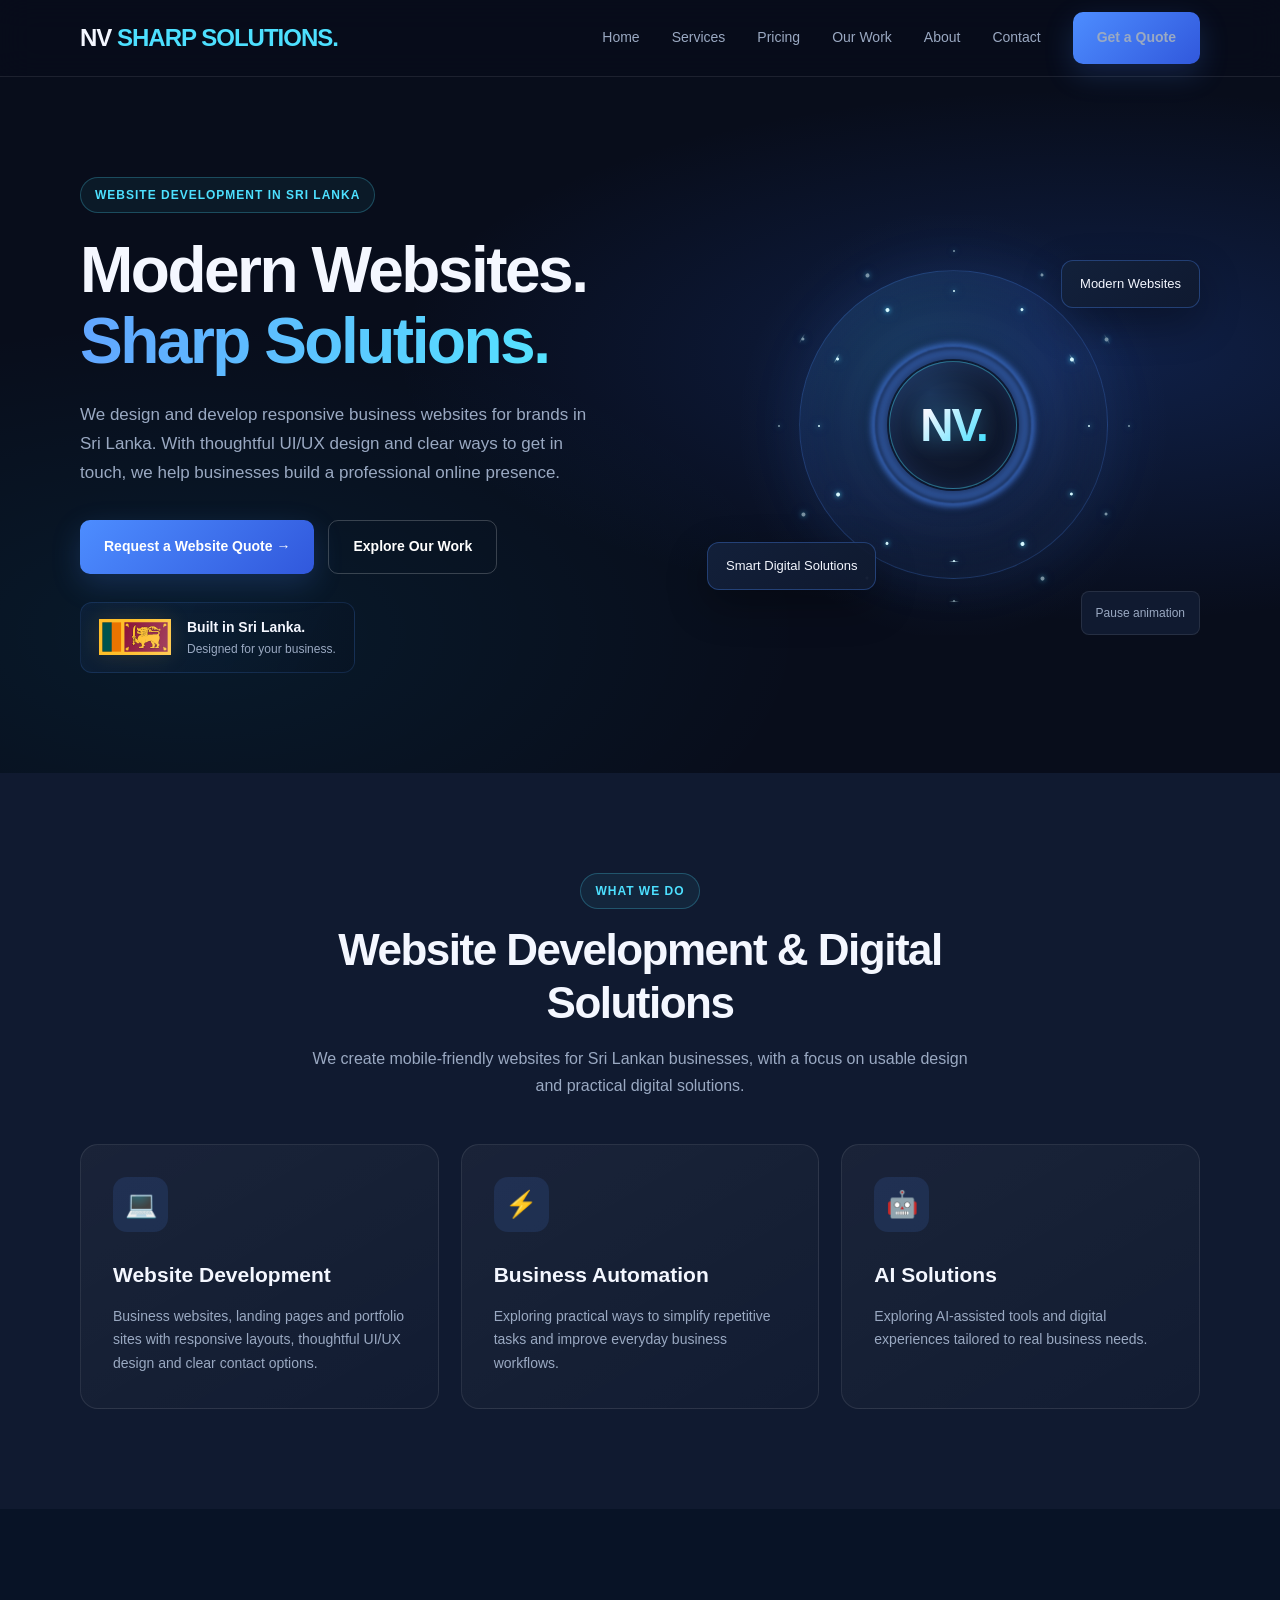
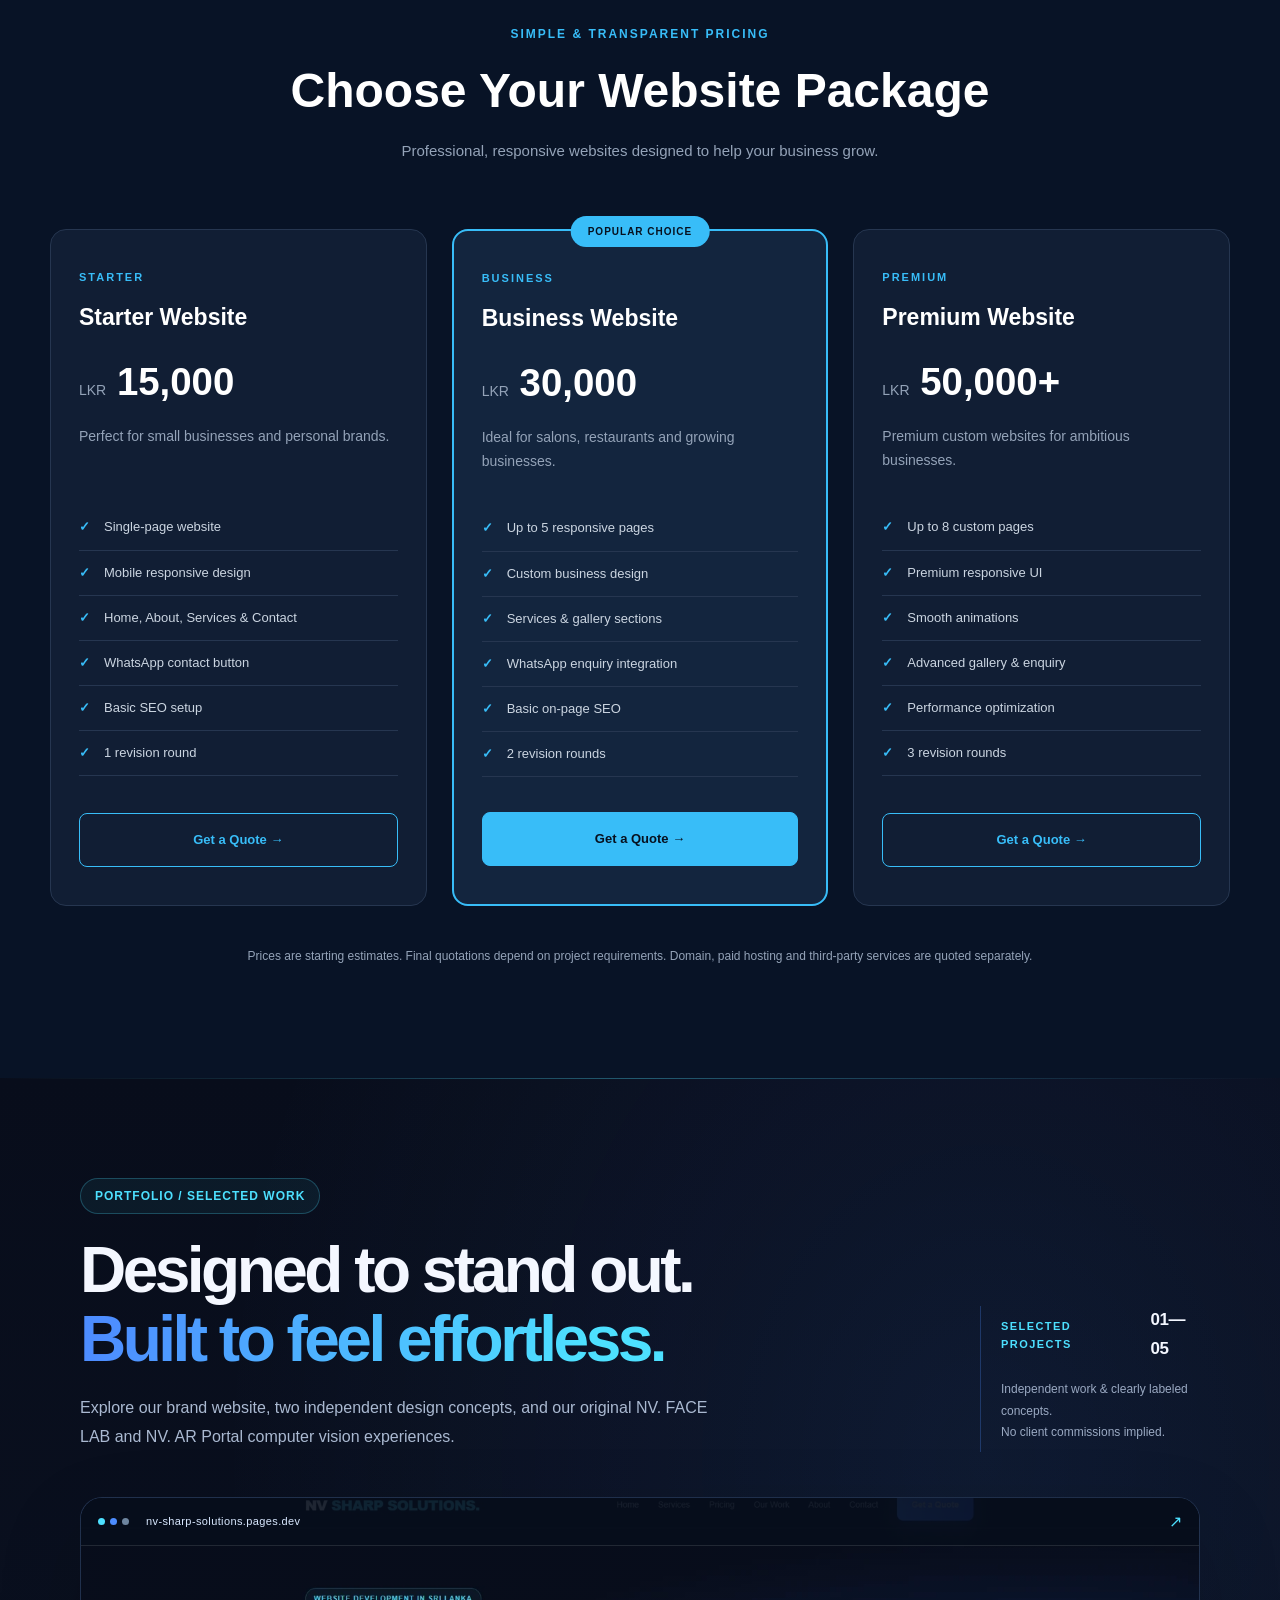
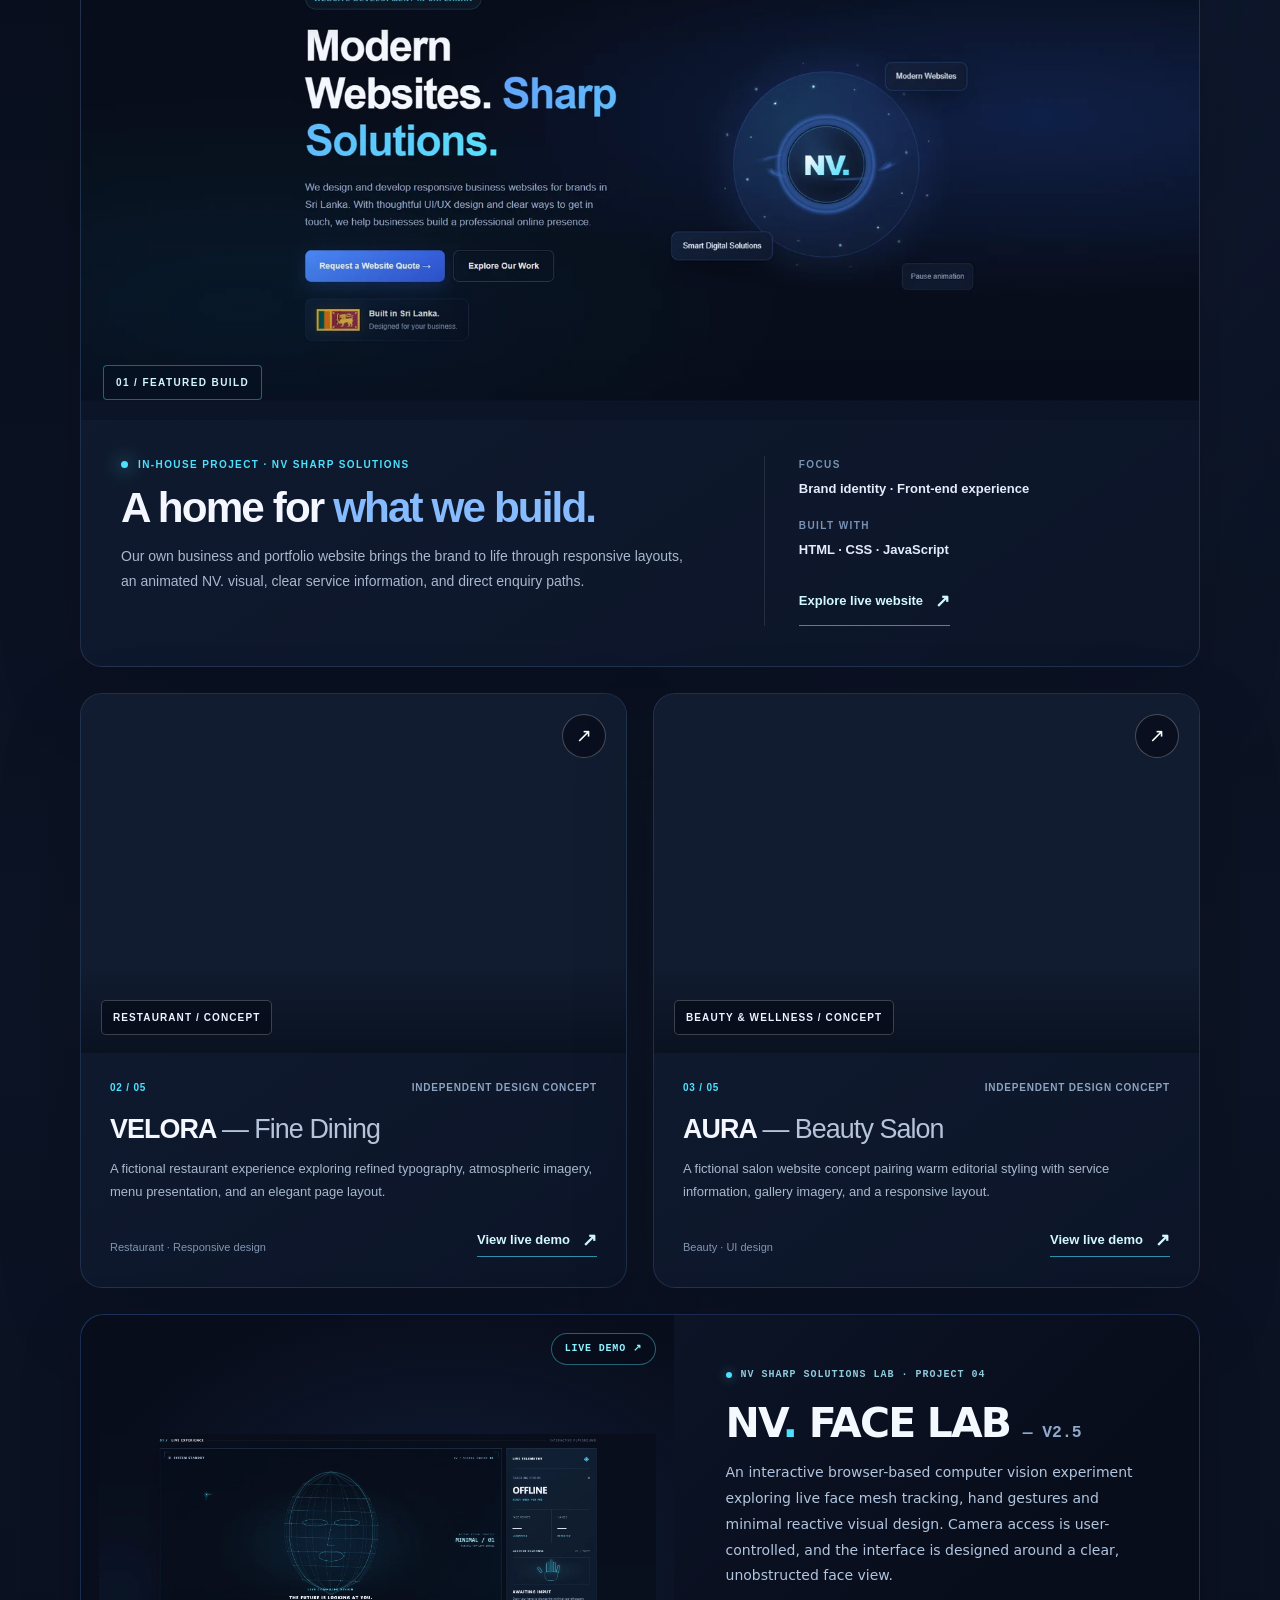
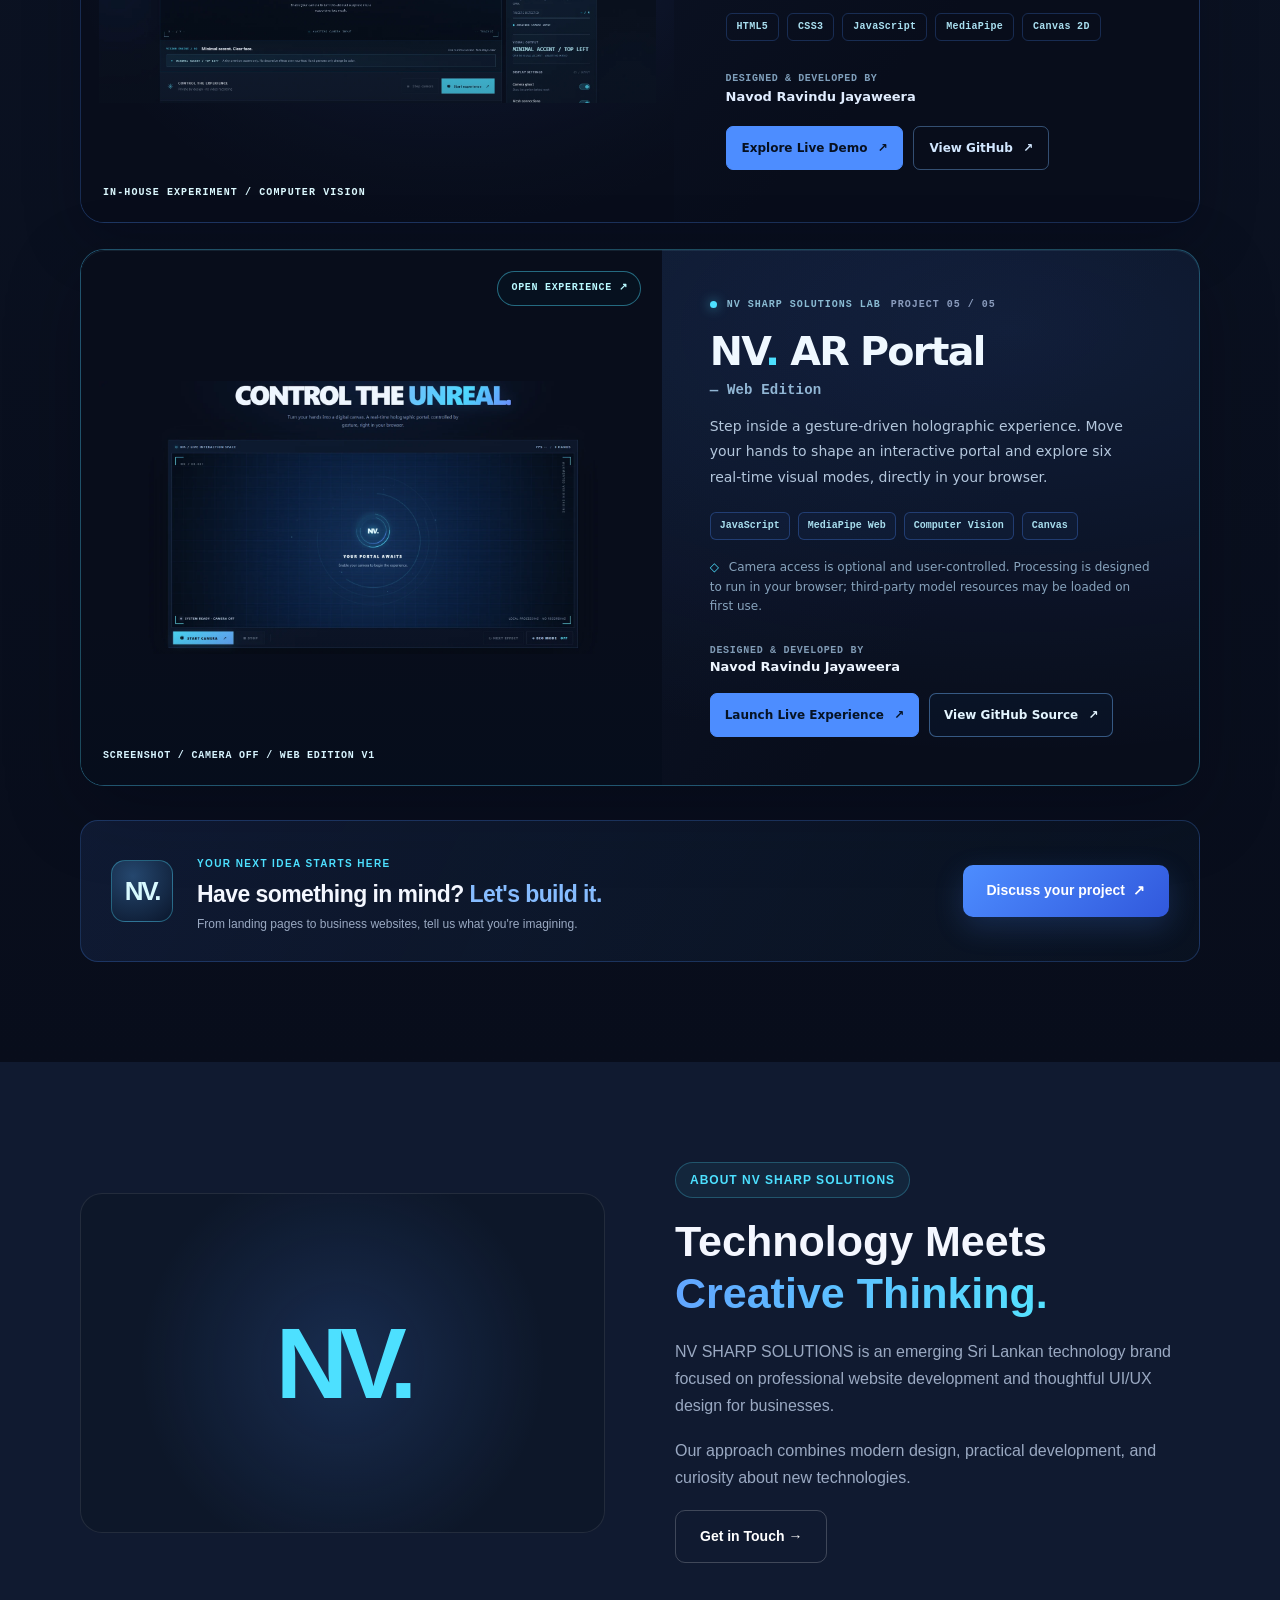
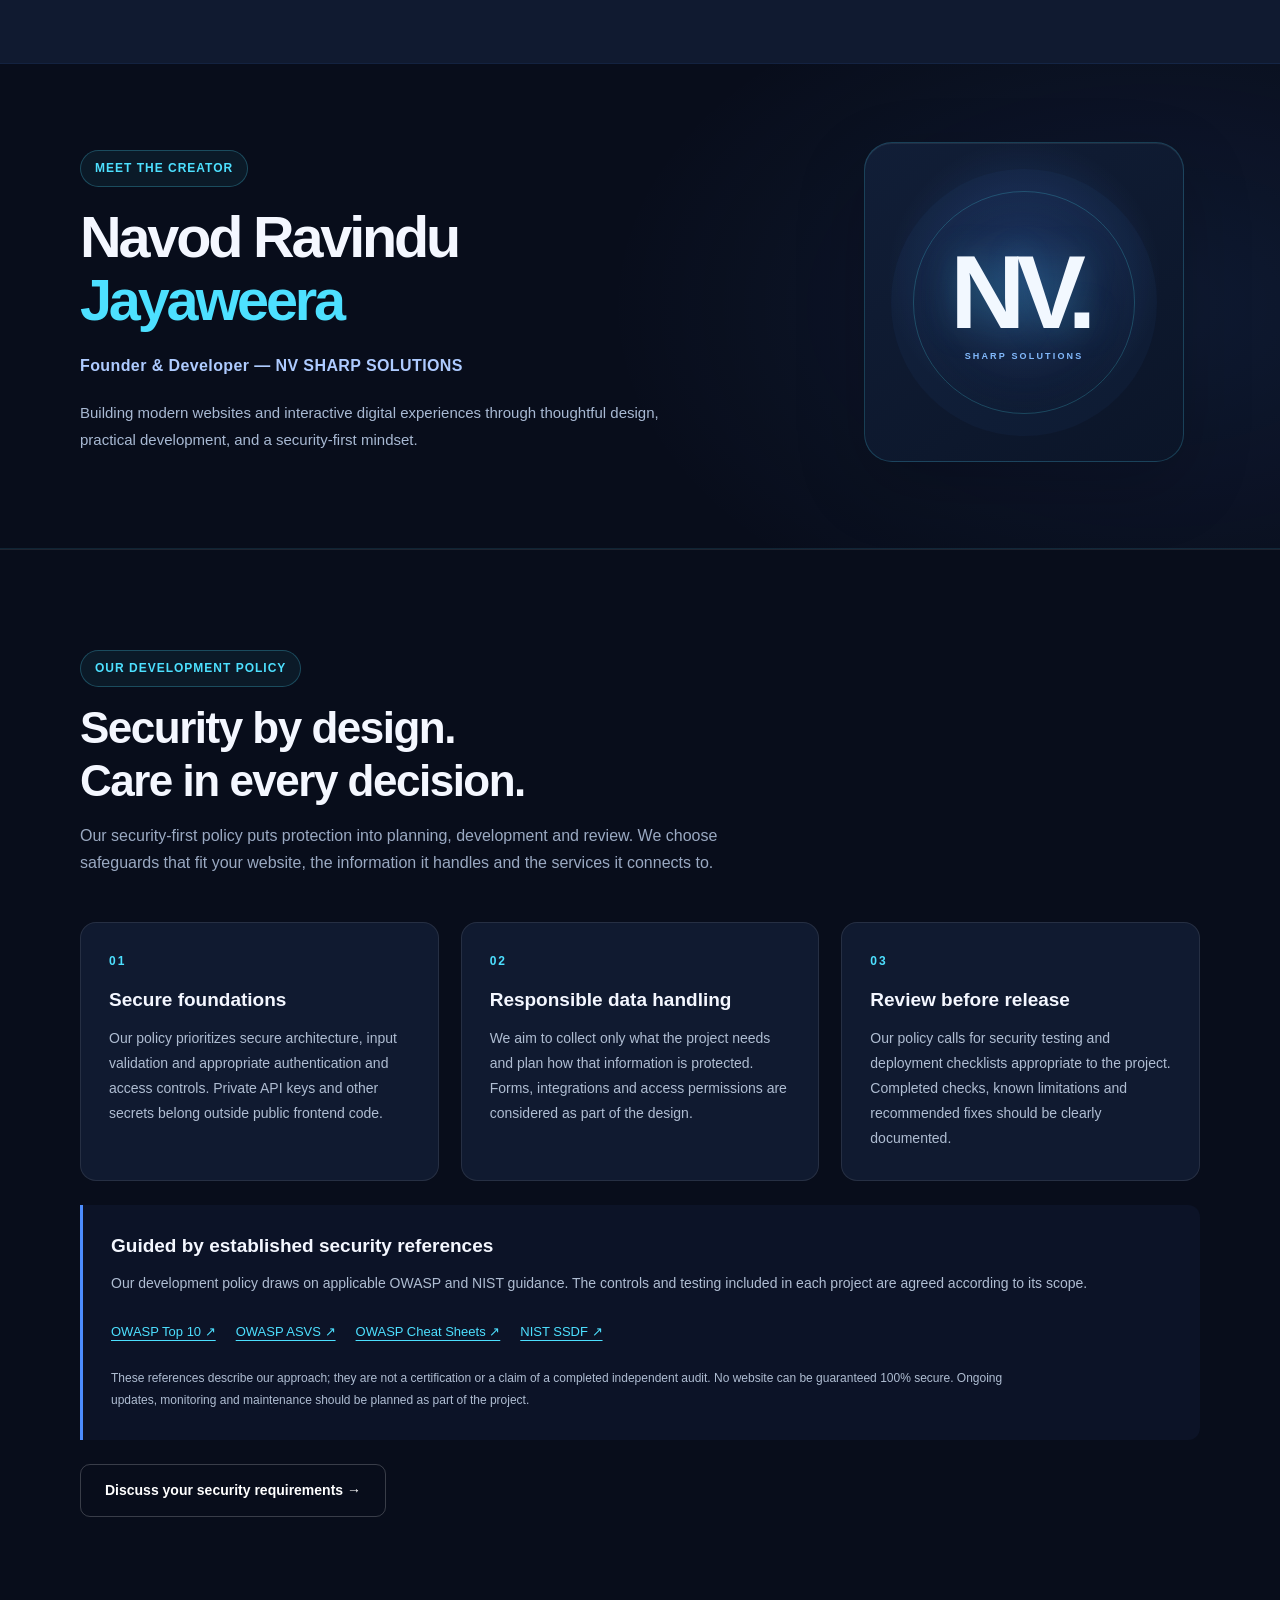
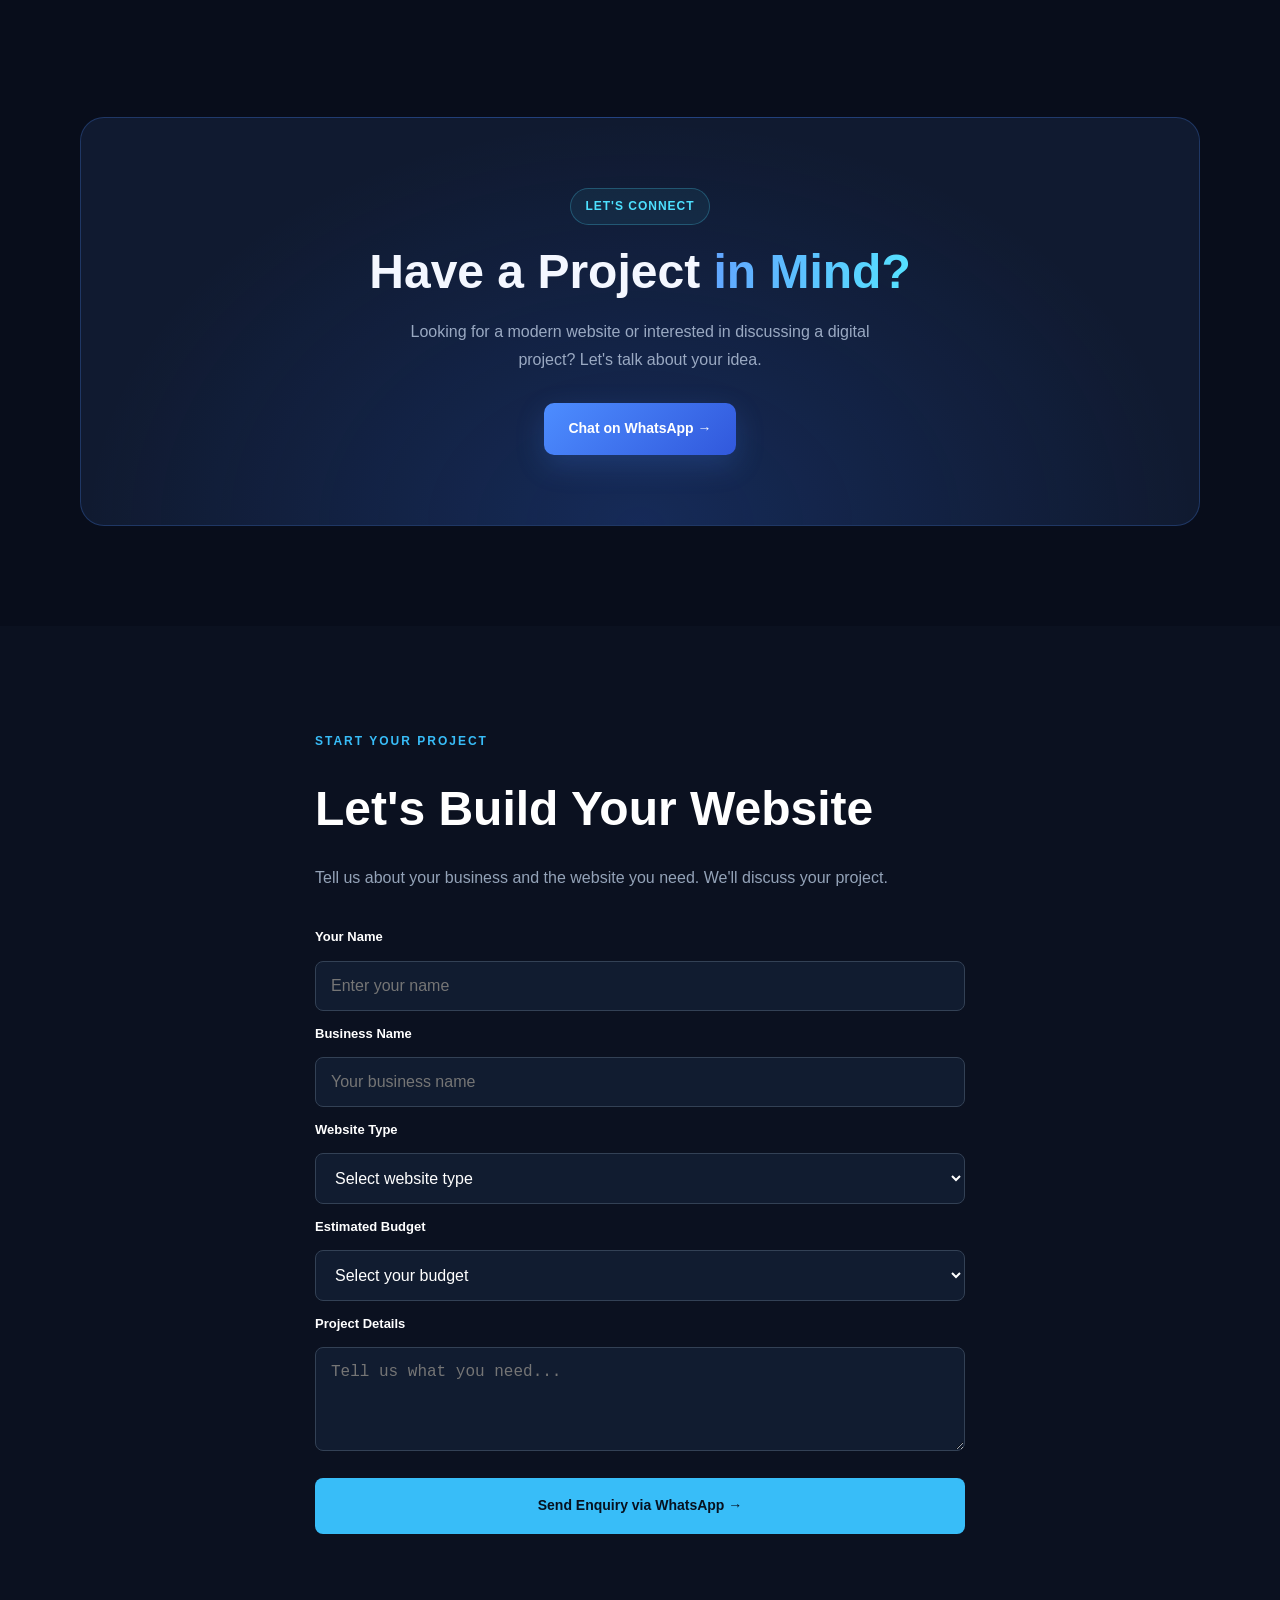
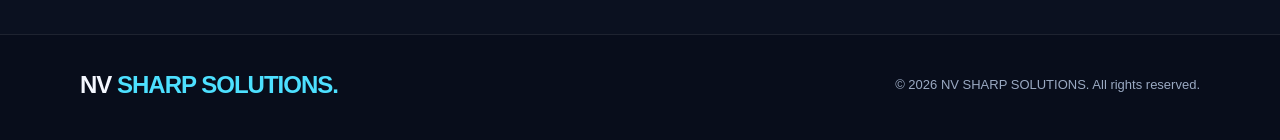
==== commit c160fba9: "Add files via upload" ====
--- a/index.html
+++ b/index.html
@@ -1614,7 +1614,7 @@
           <div class="nvar-tags" aria-label="Technologies used"><span>JavaScript</span><span>MediaPipe Web</span><span>Computer Vision</span><span>Canvas</span></div>
           <p class="nvar-privacy"><span aria-hidden="true">◇</span> Camera access is optional and user-controlled. Processing is designed to run in your browser; third-party model resources may be loaded on first use.</p>
           <div class="nvar-footer">
-            <div class="nvar-credit">CREATED BY <strong>Navod Ravindu Jayaweera</strong></div>
+            <div class="nvar-credit">DESIGNED &amp; DEVELOPED BY <strong>Navod Ravindu Jayaweera</strong></div>
             <div class="nvar-links">
               <a class="nvar-primary" href="https://nv-ar-portal.pages.dev/" target="_blank" rel="noopener noreferrer">Launch Live Experience <span aria-hidden="true">↗</span></a>
               <a class="nvar-secondary" href="https://github.com/navodravijay/nv-ar-portal" target="_blank" rel="noopener noreferrer">View GitHub Source <span aria-hidden="true">↗</span></a>
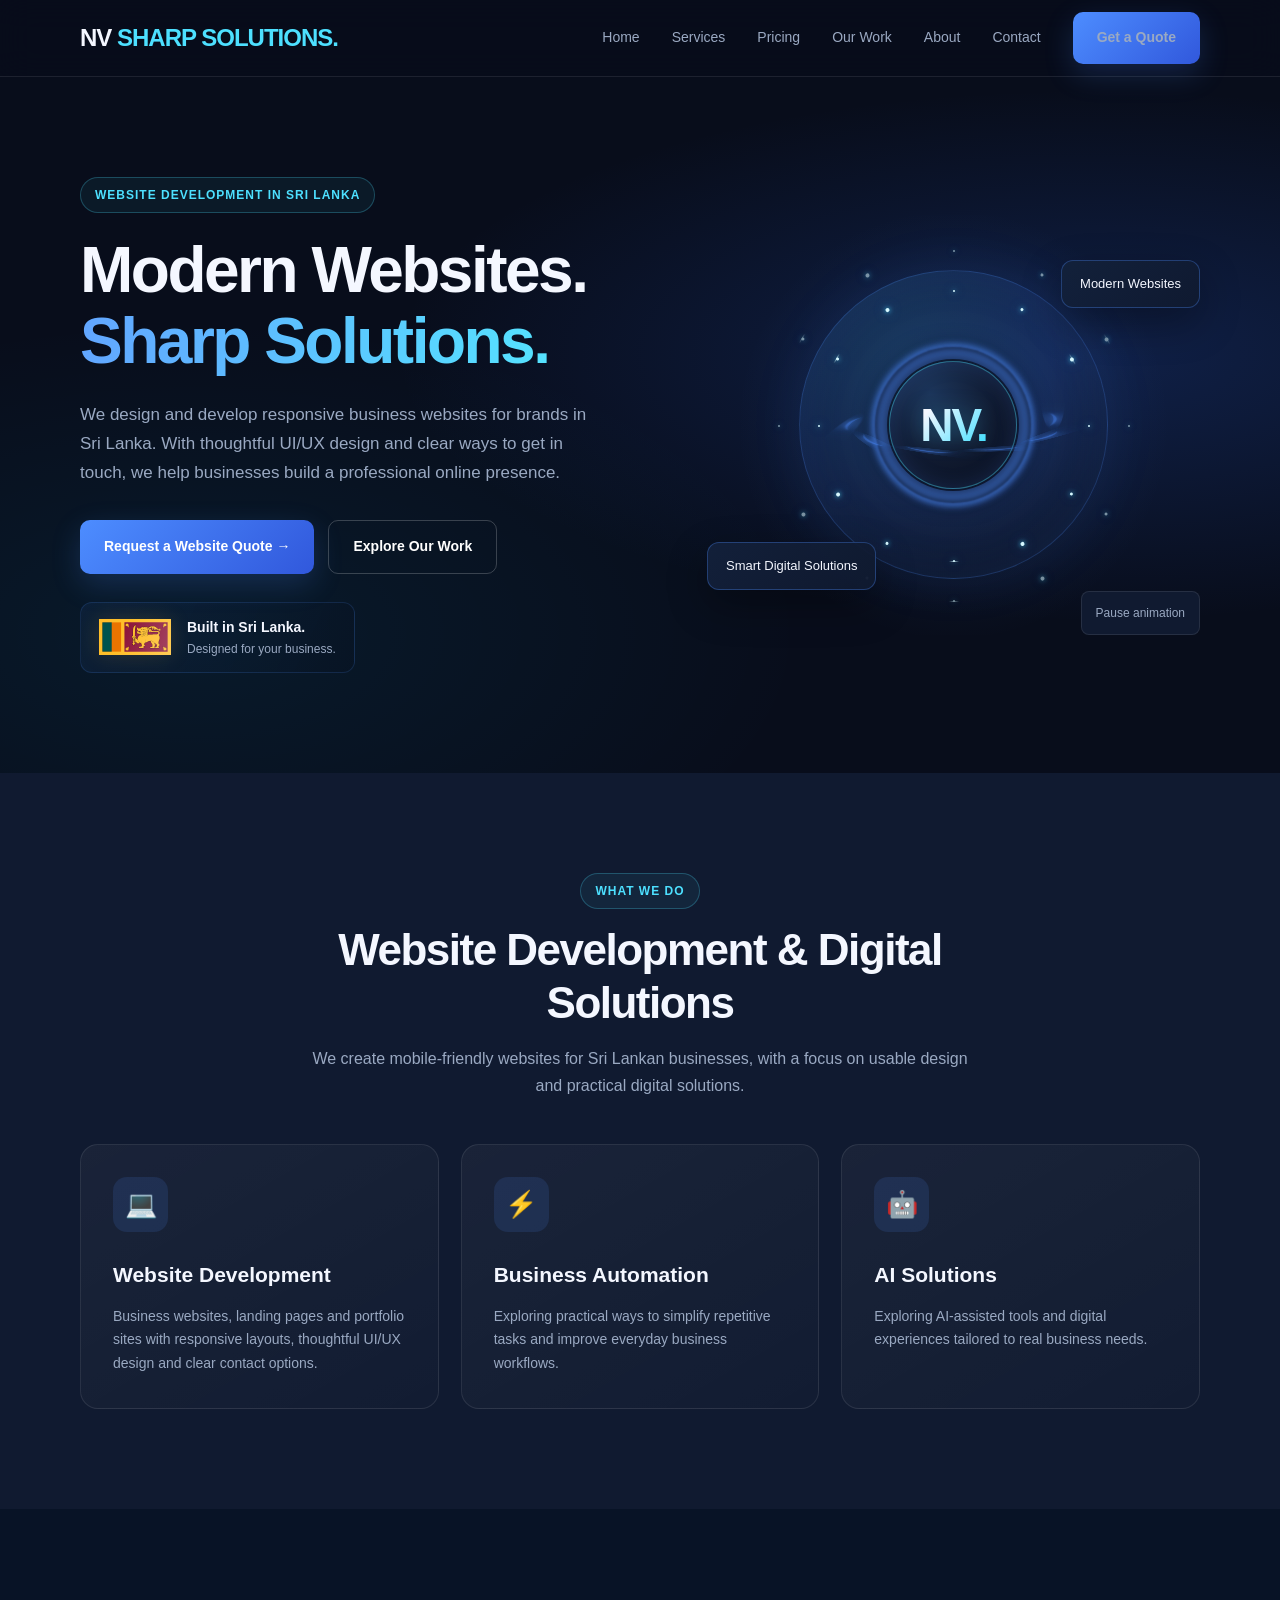
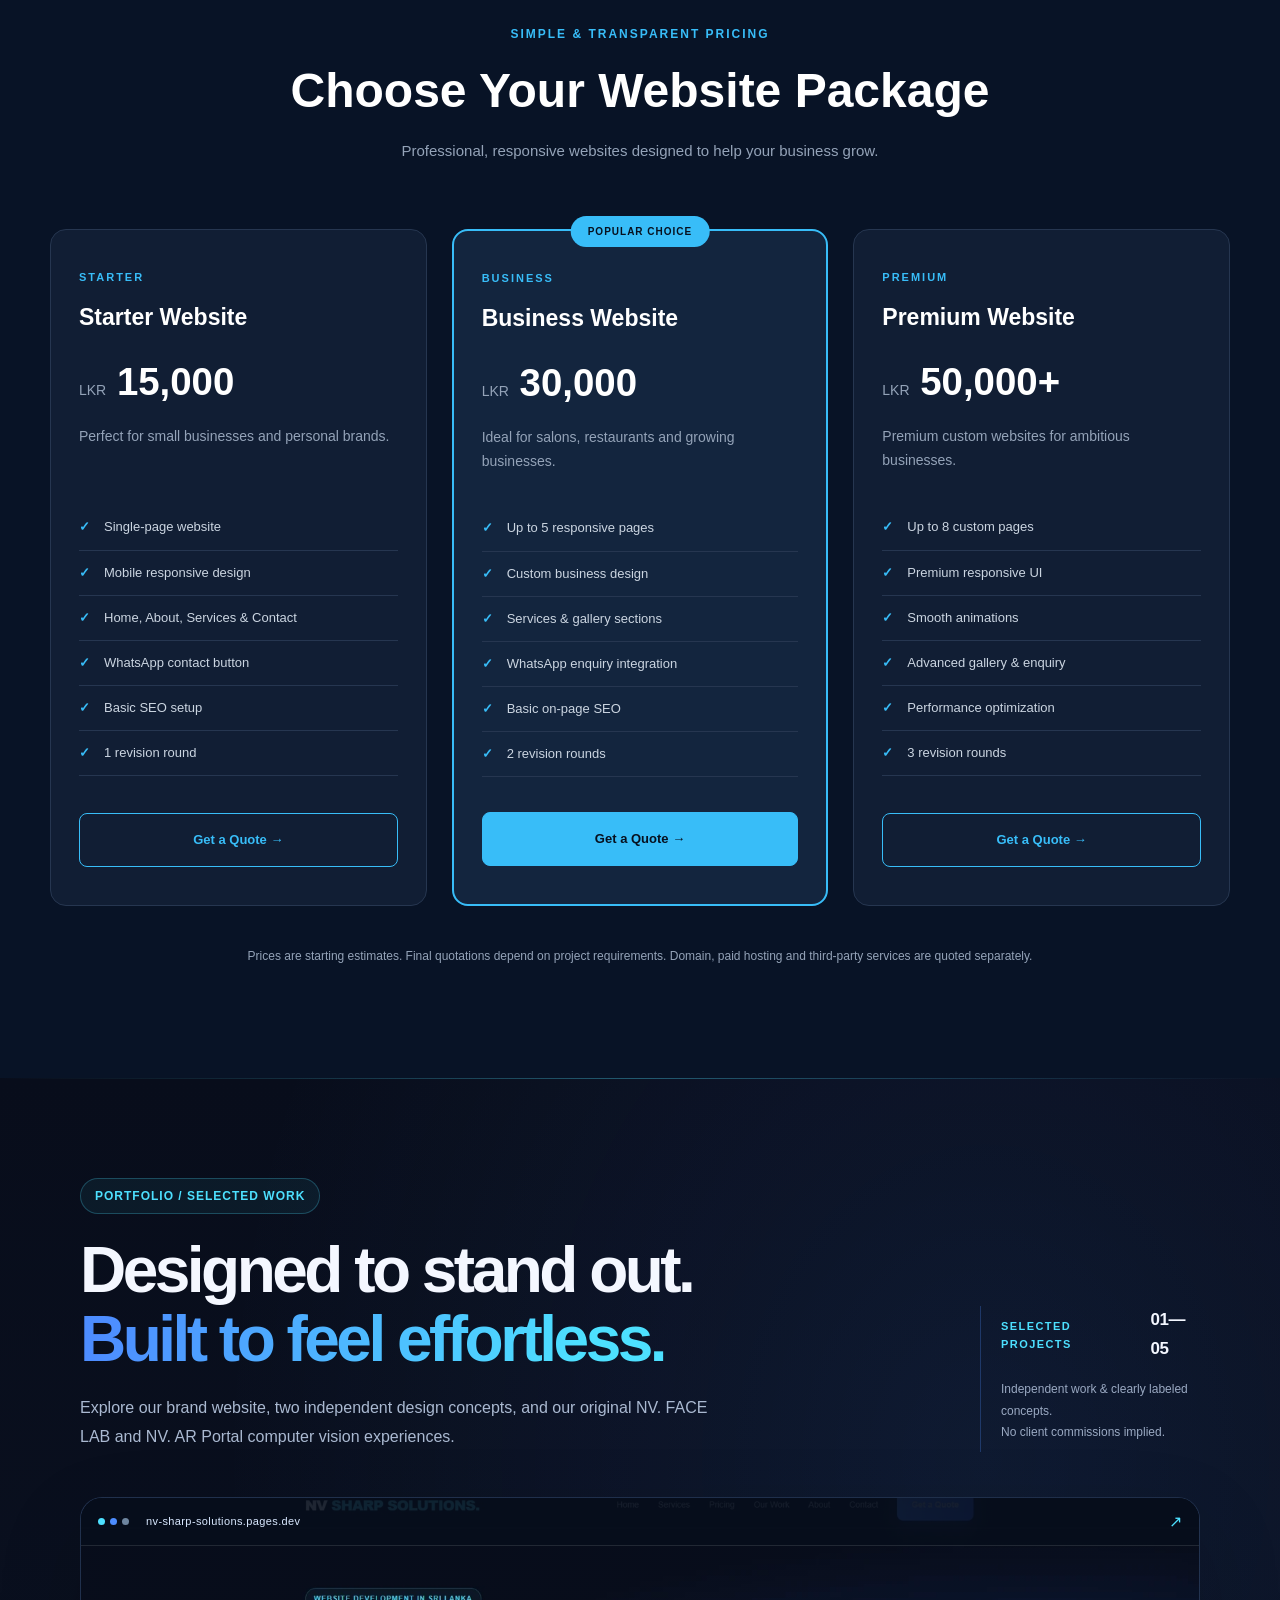
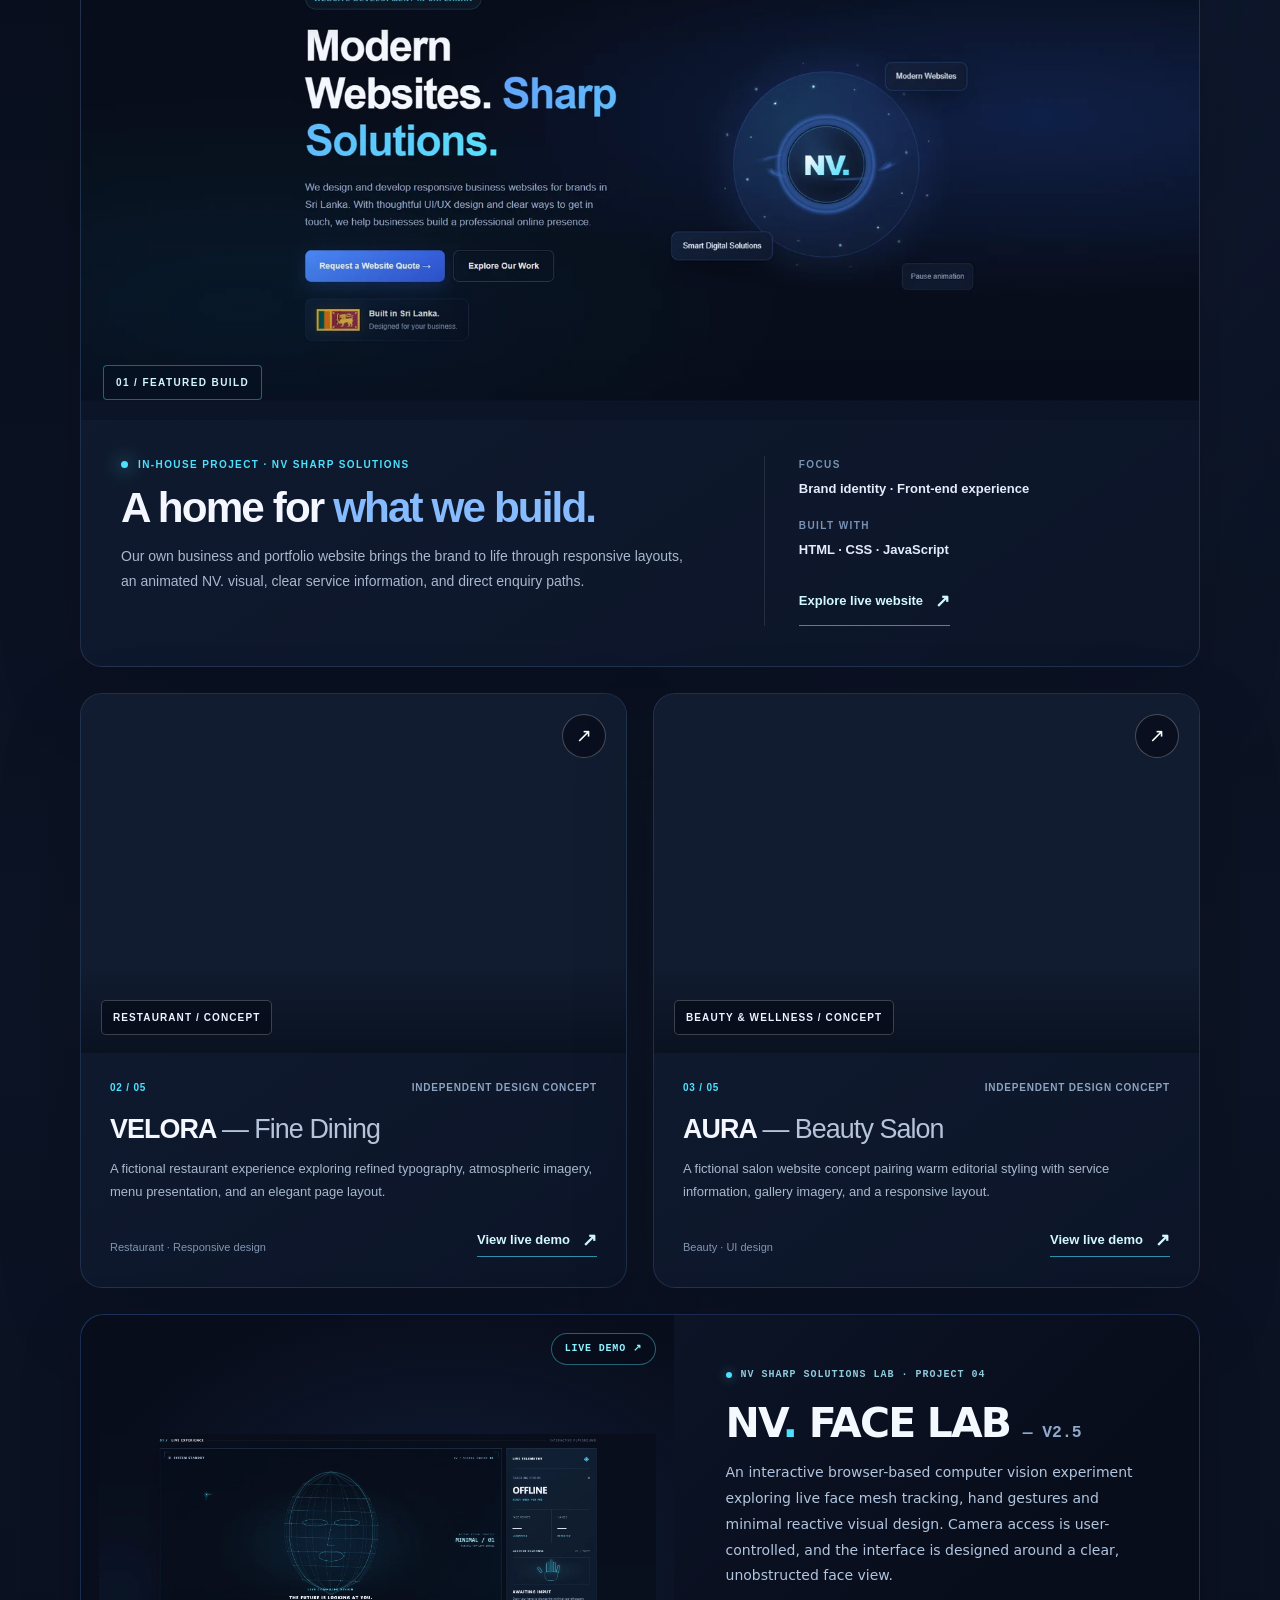
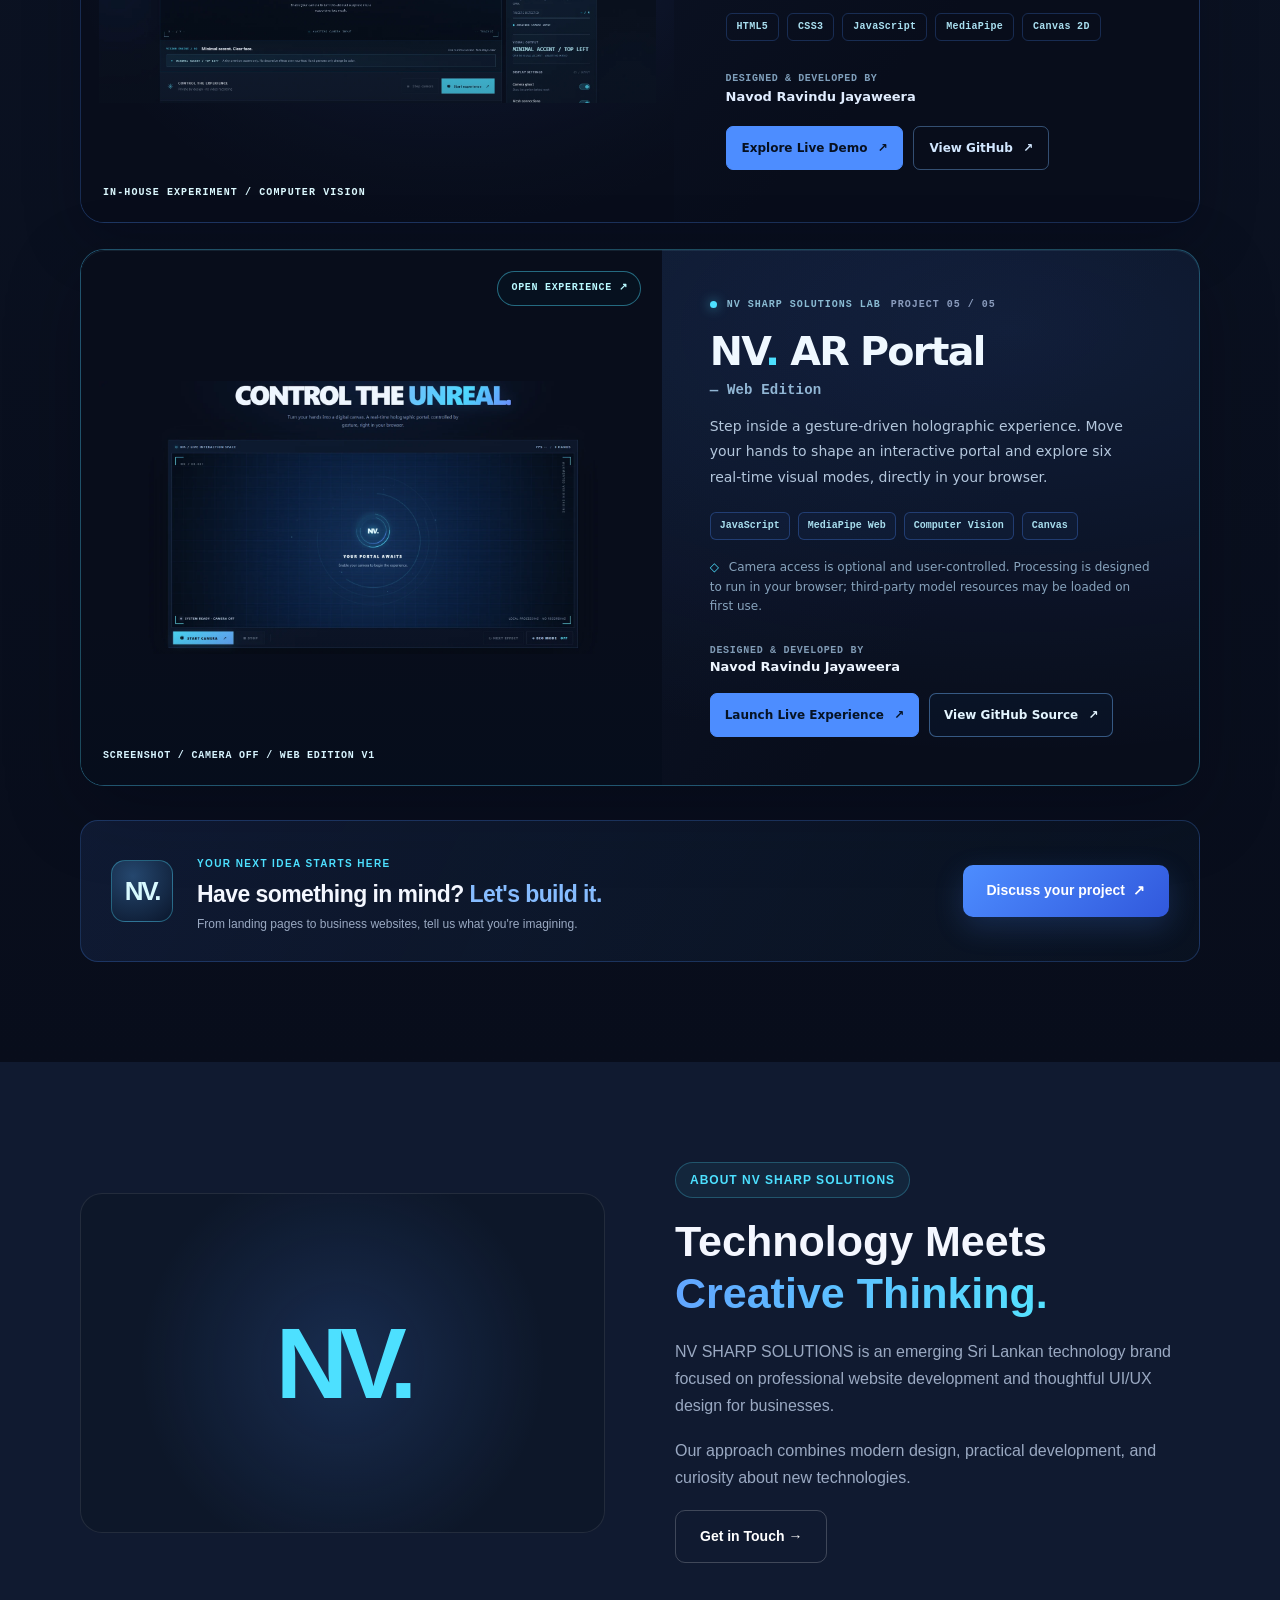
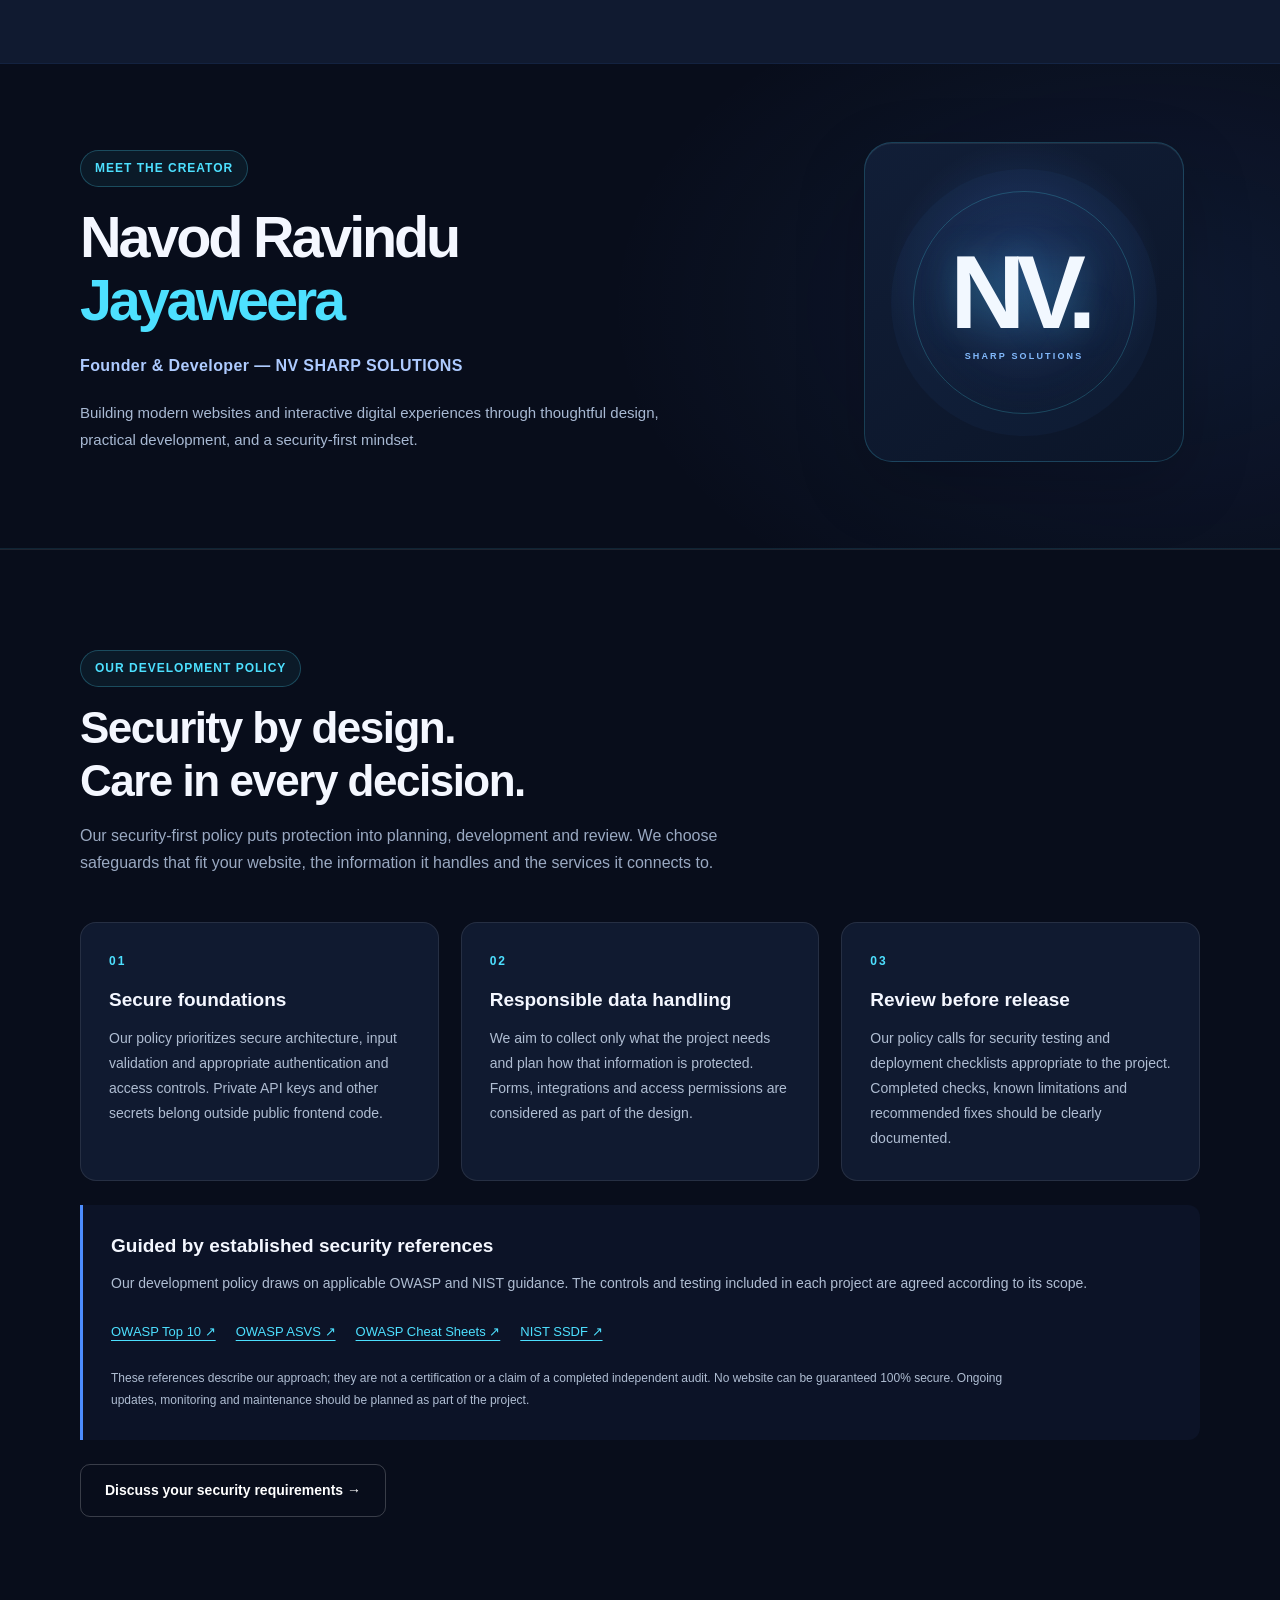
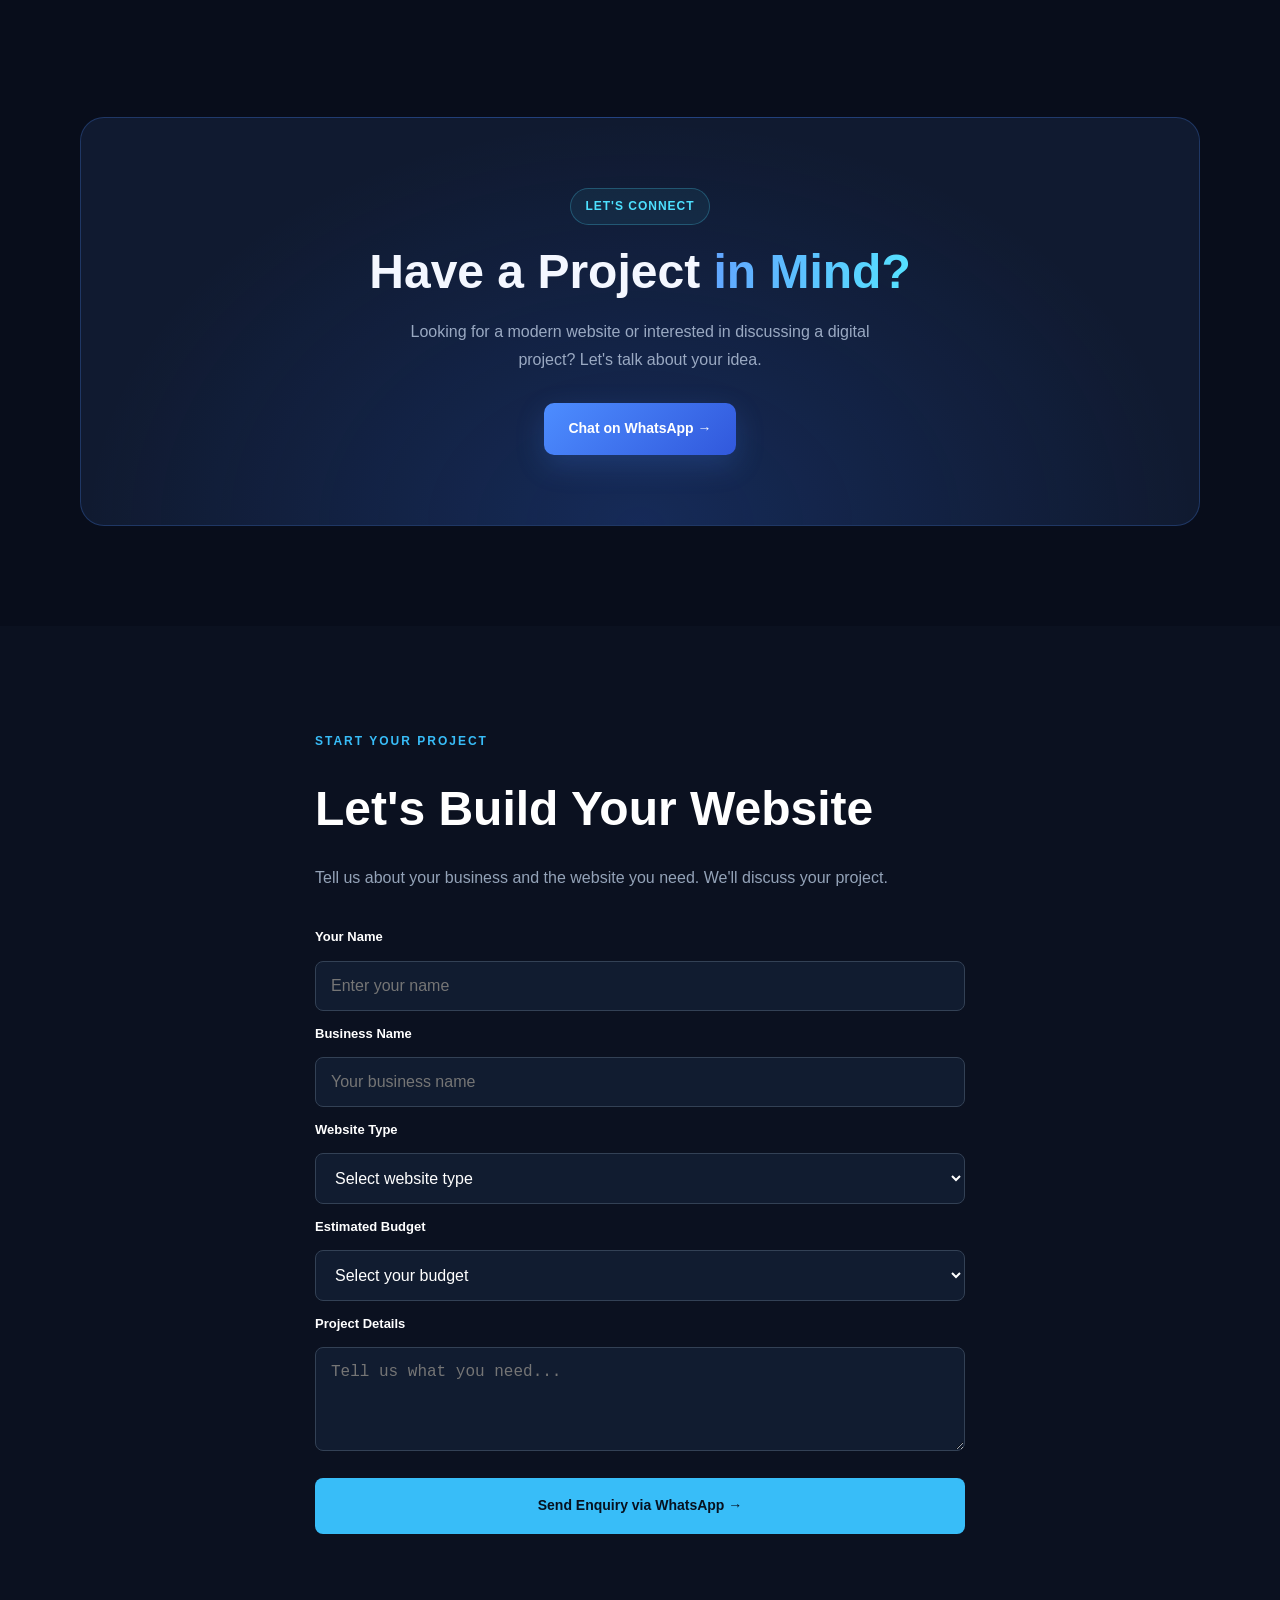
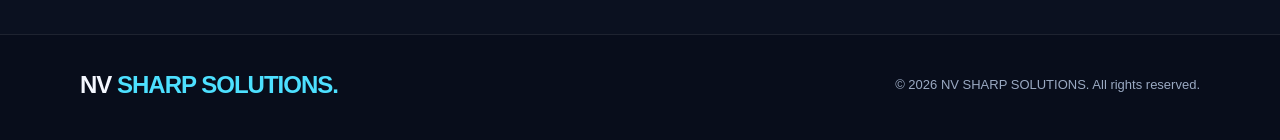
==== commit 5df5a369: "Update index.html" ====
--- a/index.html
+++ b/index.html
@@ -1602,7 +1602,7 @@
       <article class="nvar-portfolio-card" aria-labelledby="nvar-project-title" id="nv-ar-portal-project">
         <div class="nvar-media">
           <a href="https://nv-ar-portal.pages.dev/" target="_blank" rel="noopener noreferrer" aria-label="Open NV. AR Portal live browser experience in a new tab">
-            <img src="Images/nv-ar-portal-web-v1.webp" width="1600" height="800" loading="lazy" decoding="async" alt="Screenshot of the NV. AR Portal Web Edition showing the Control the Unreal headline and cyan holographic portal interface before camera activation">
+            <img src="Images/nv-ar-portal-showcase.webp" width="1600" height="800" loading="lazy" decoding="async" alt="Screenshot of the NV. AR Portal Web Edition showing the Control the Unreal headline and cyan holographic portal interface before camera activation">
             <span class="nvar-open-indicator" aria-hidden="true">OPEN EXPERIENCE ↗</span>
           </a>
           <span class="nvar-image-caption">SCREENSHOT / CAMERA OFF / WEB EDITION V1</span>
@@ -1911,4 +1911,4 @@
 })();
 </script>
 </body>
-</html>+</html>
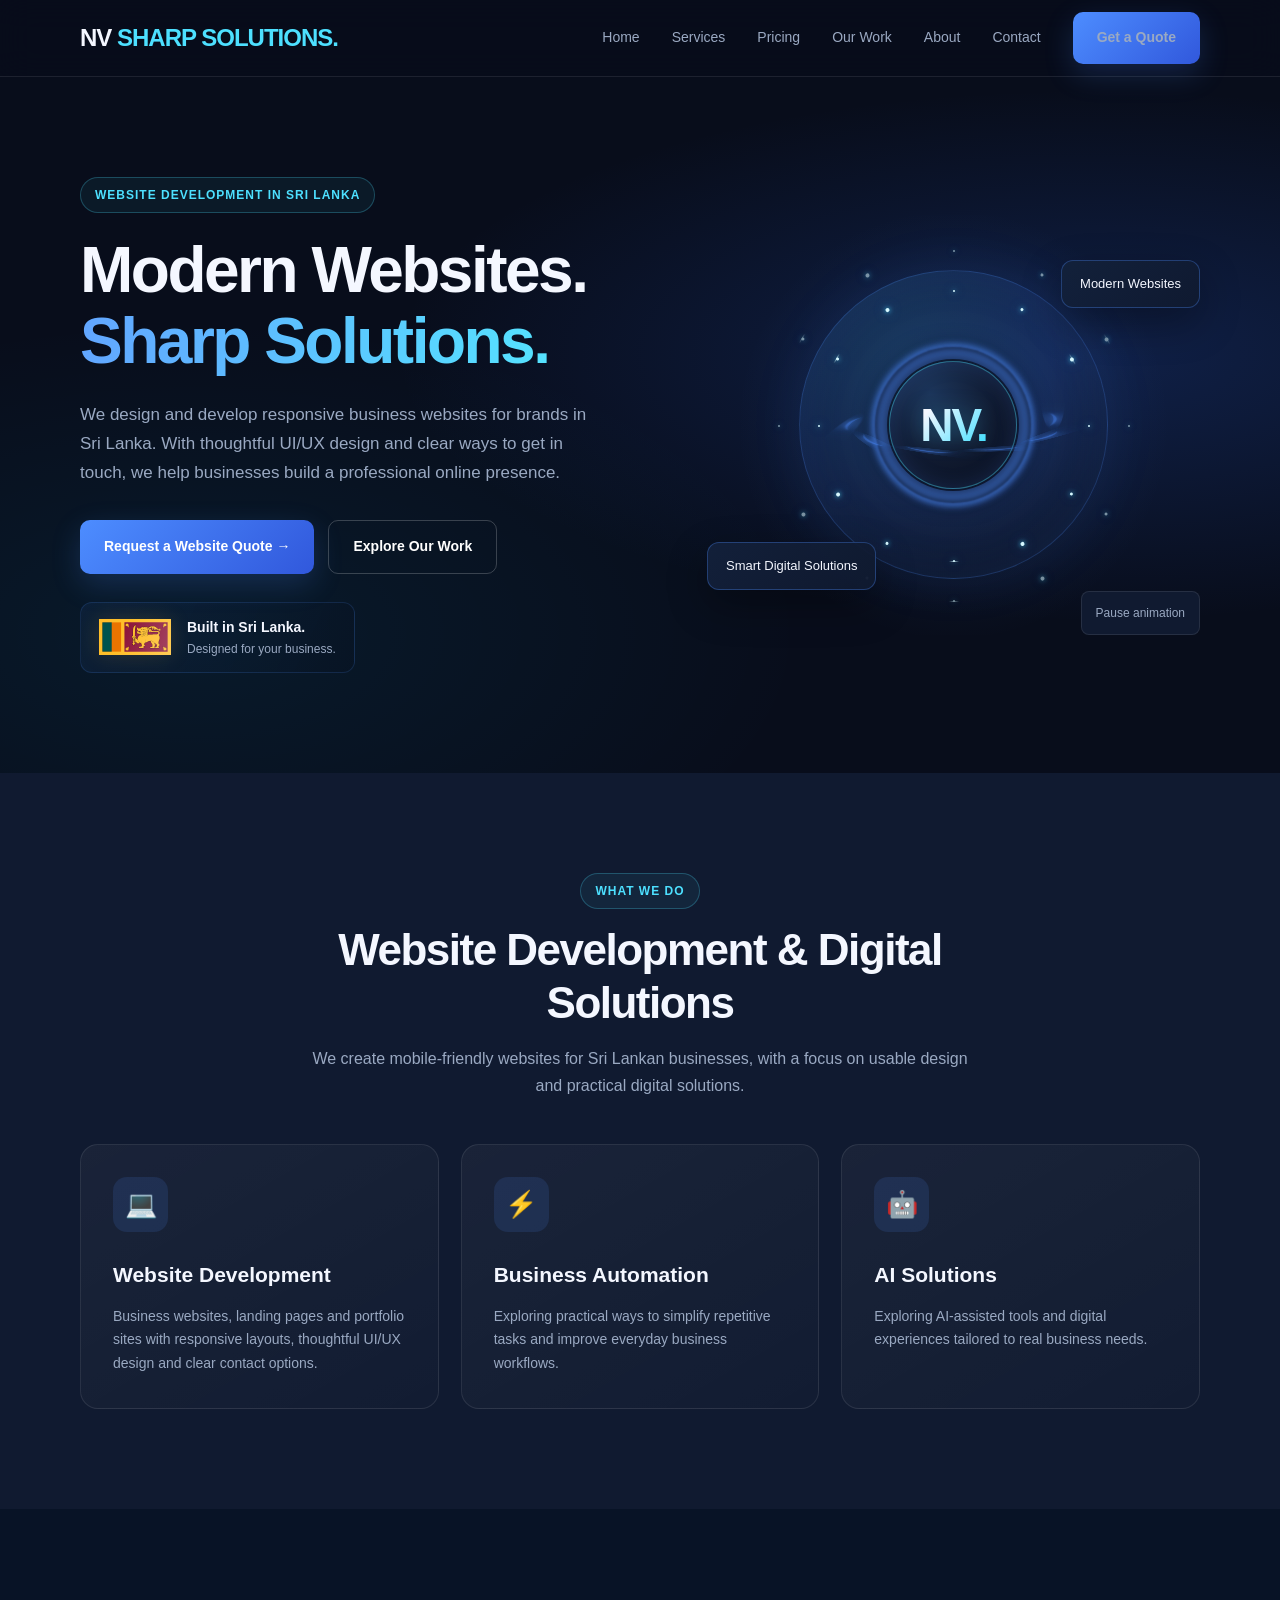
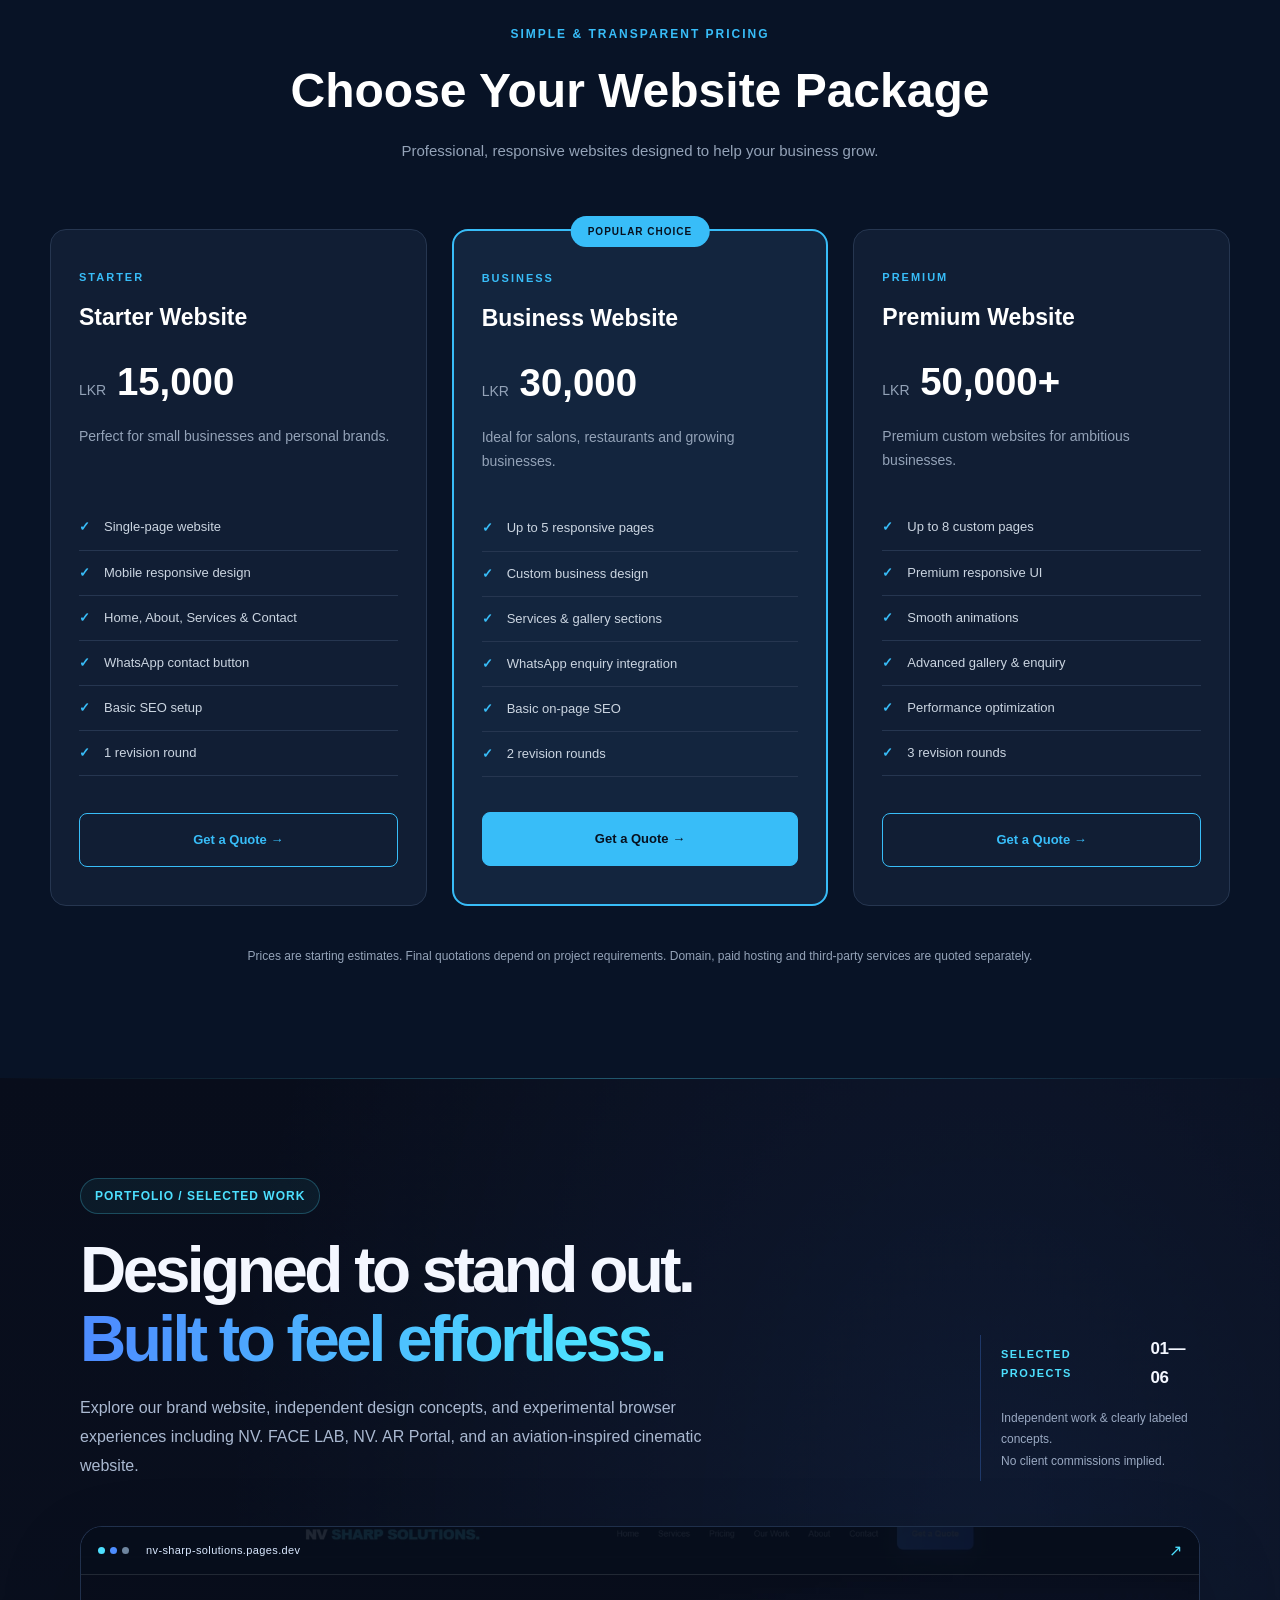
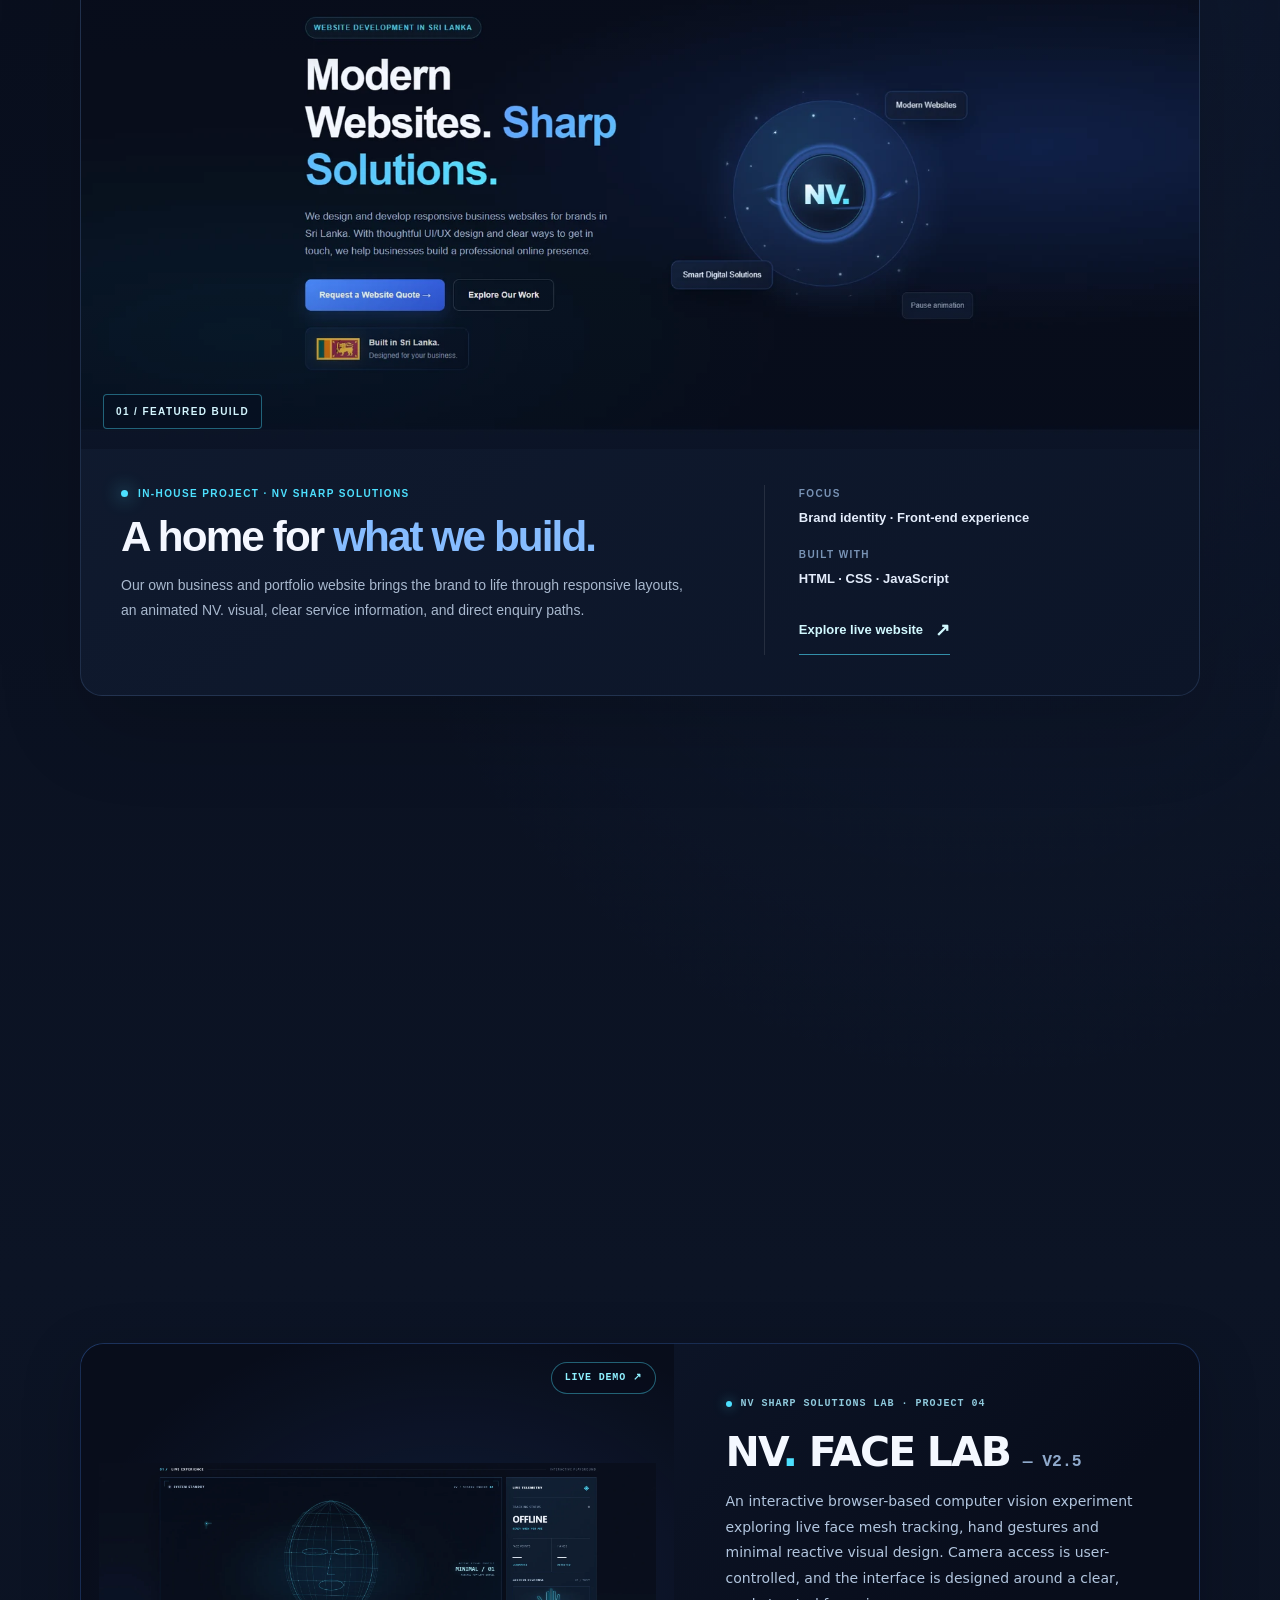
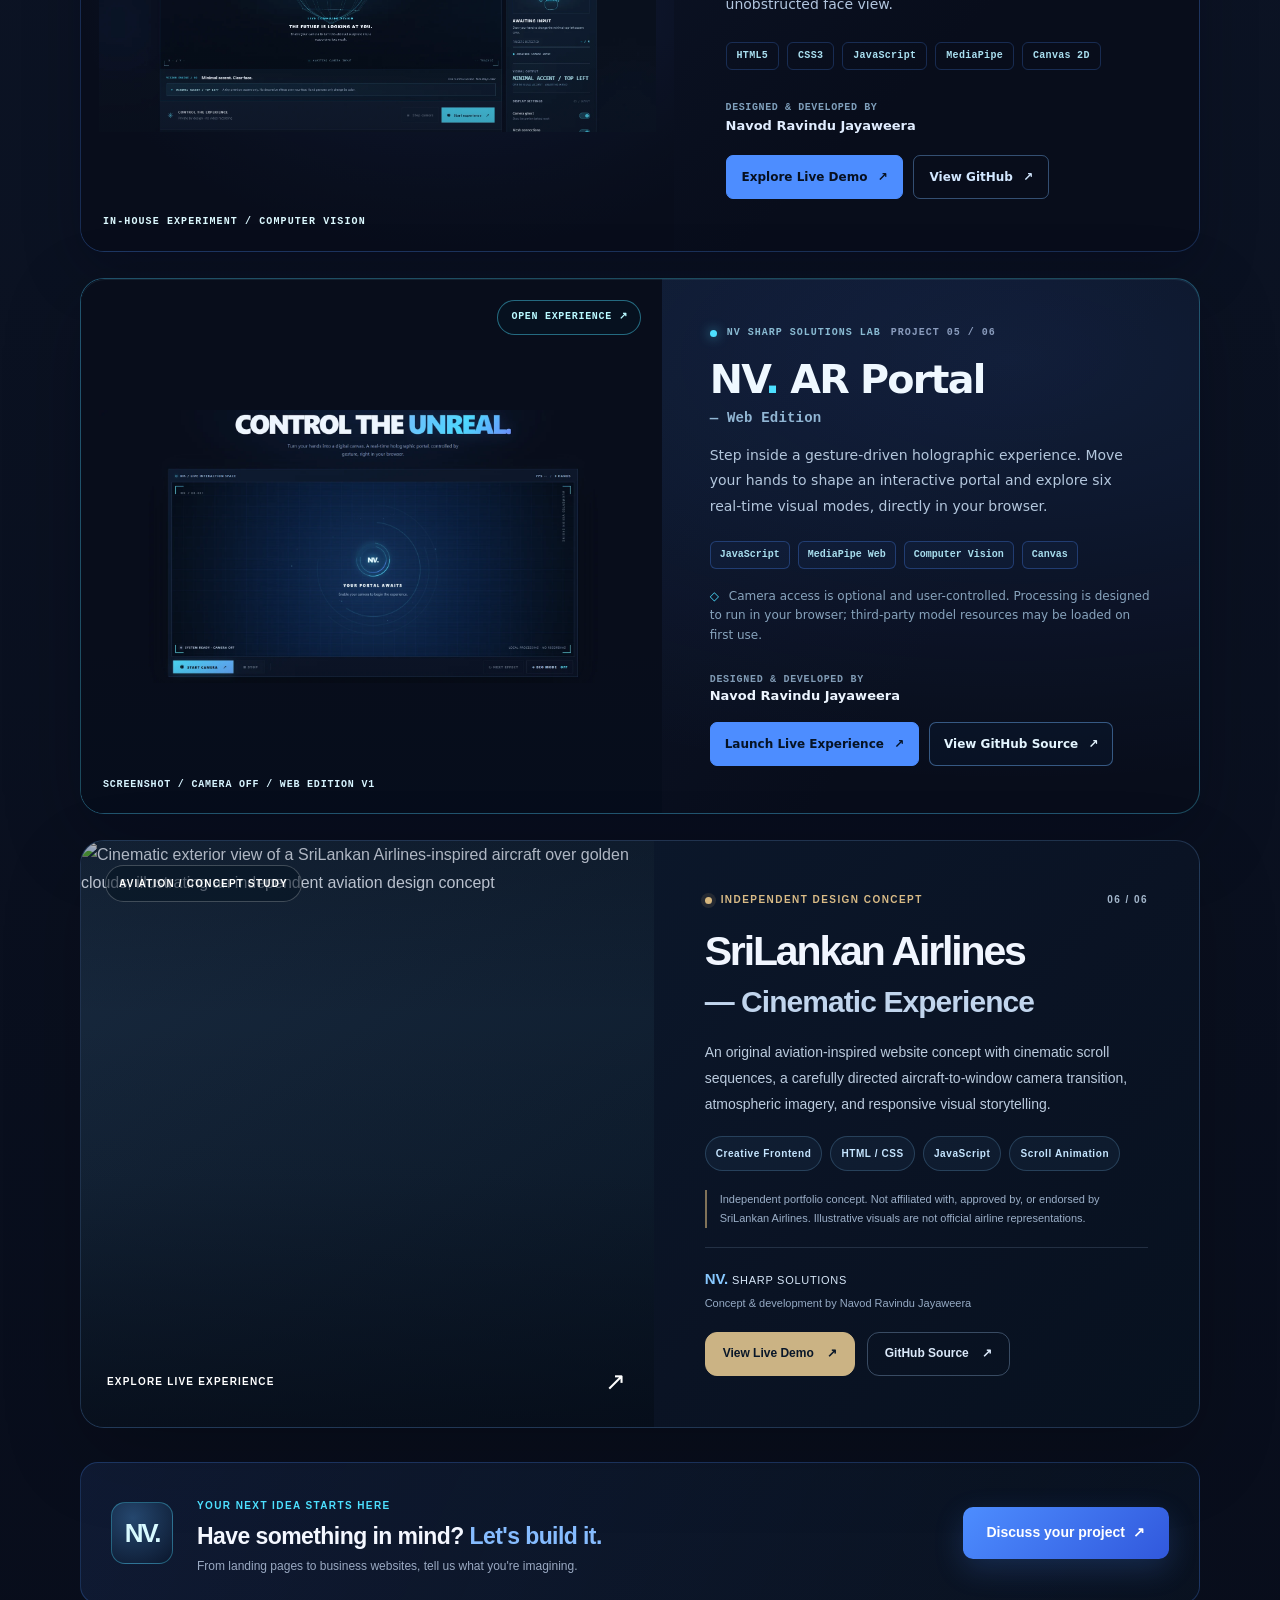
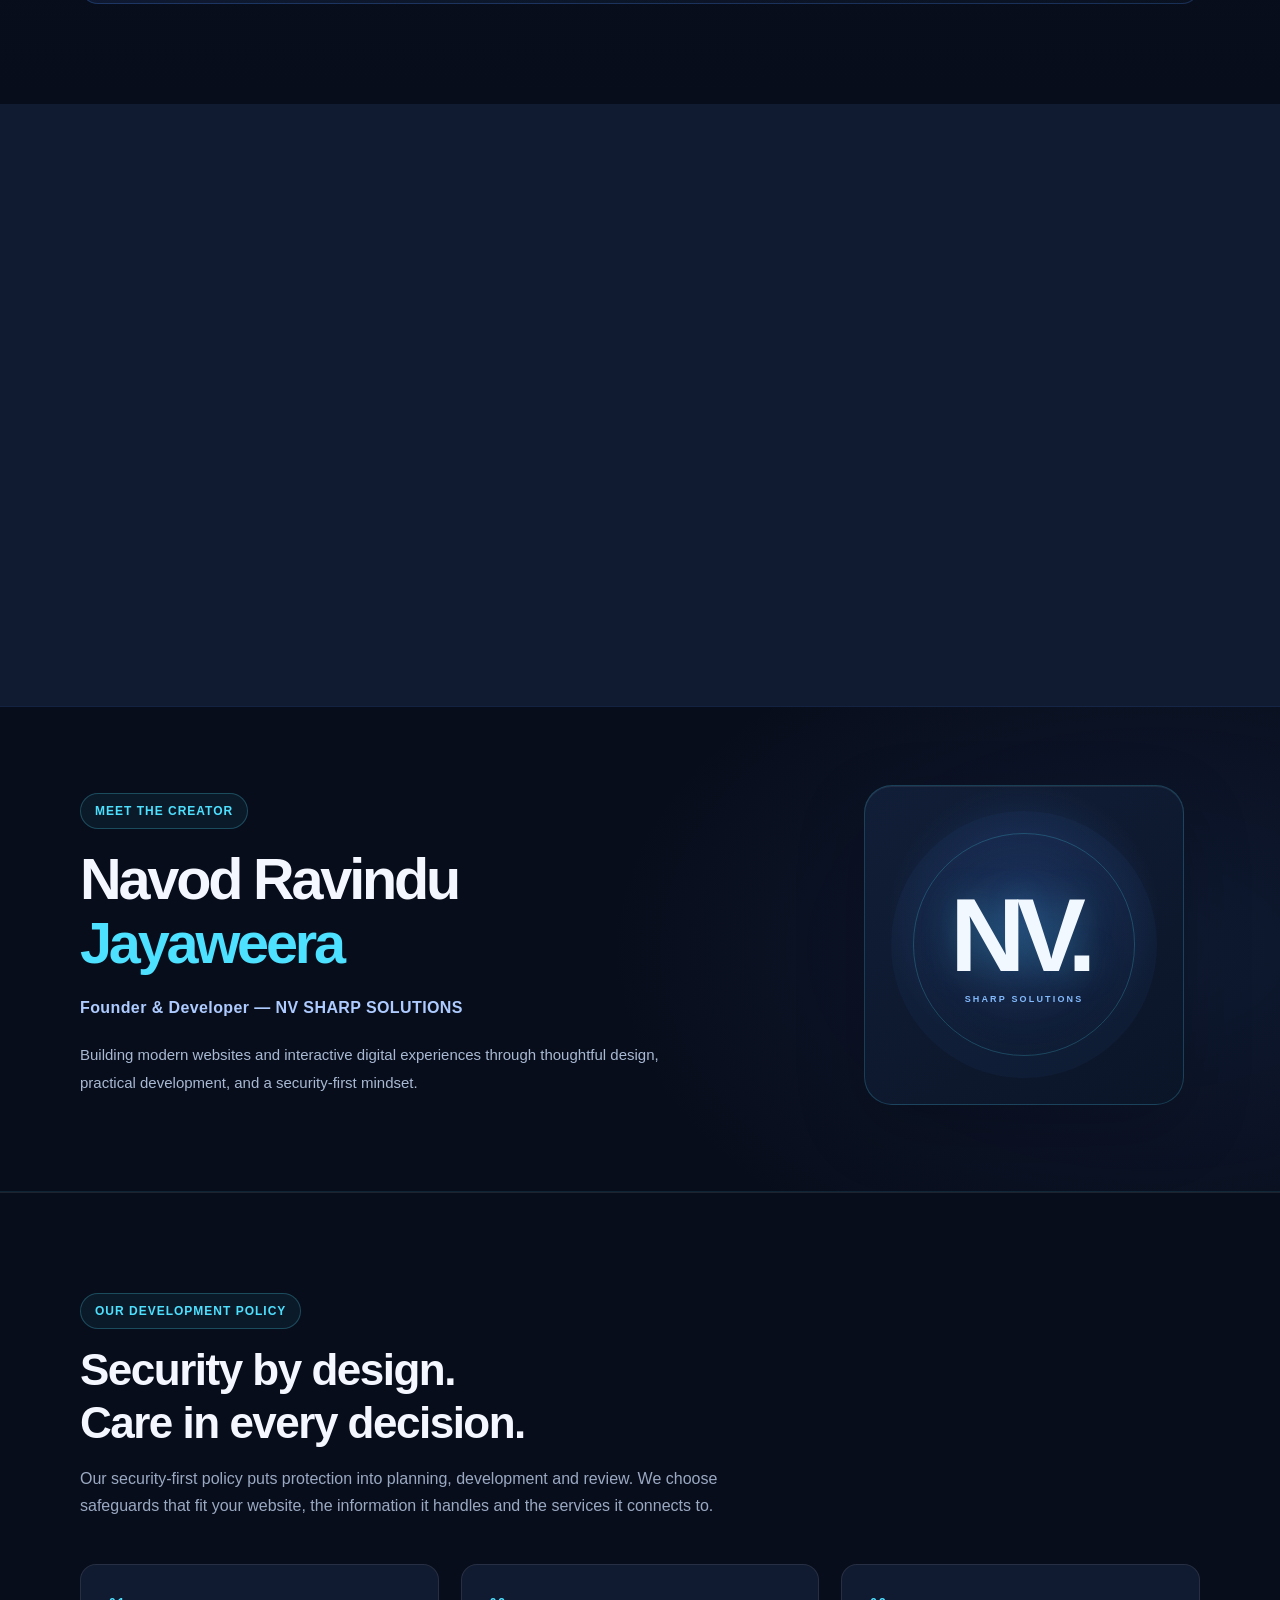
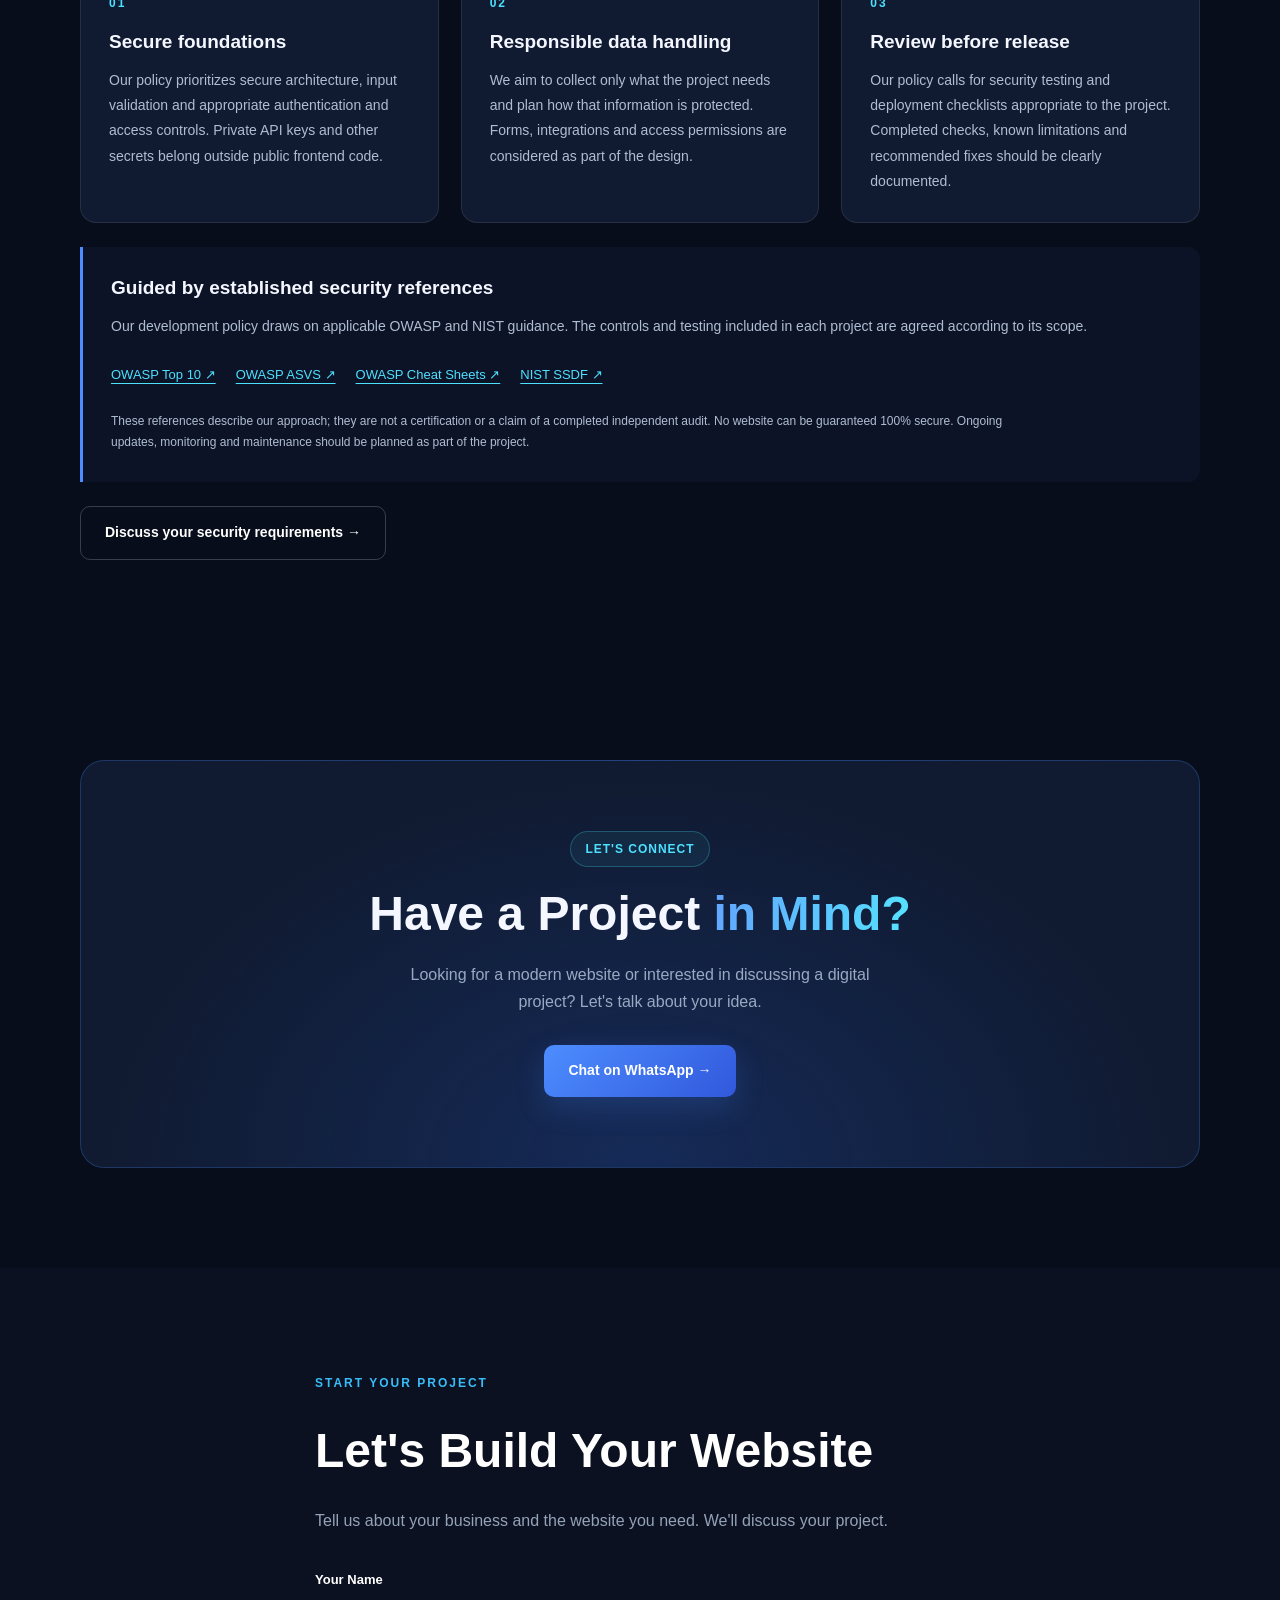
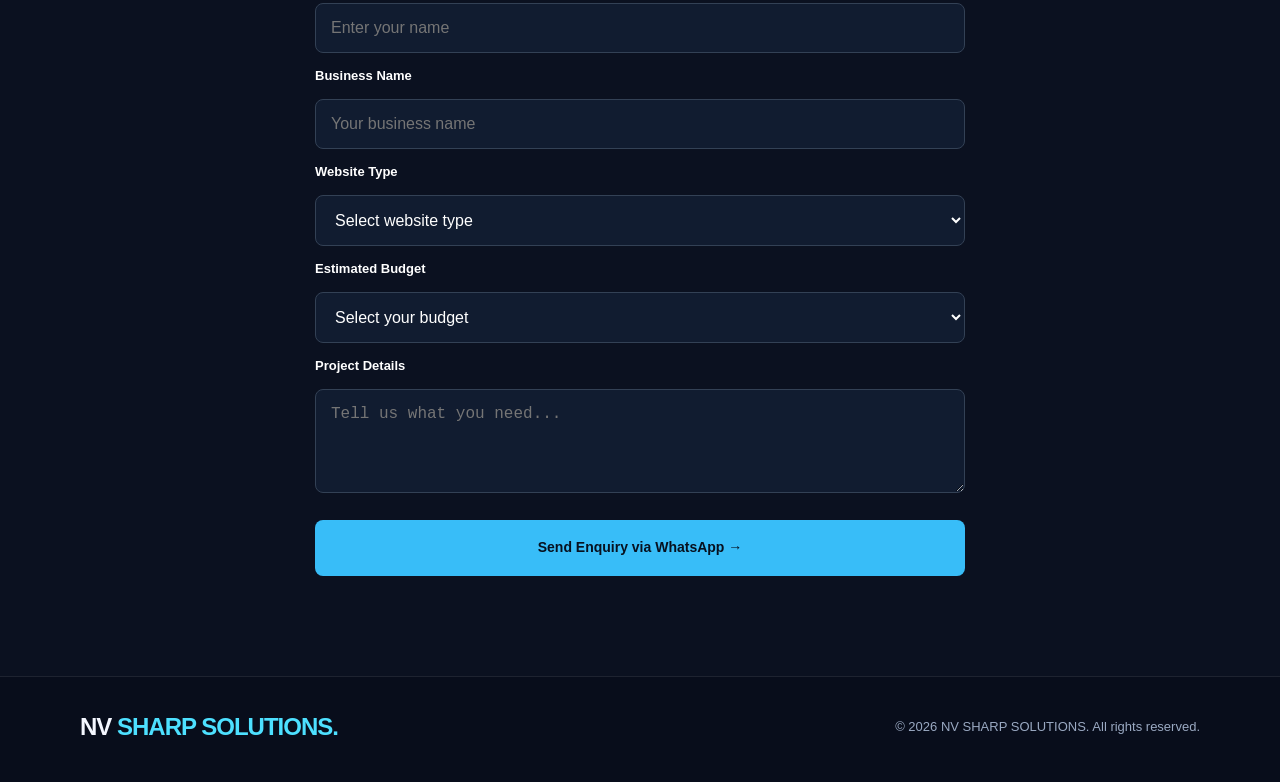
==== commit 19aa1316: "Add SriLankan Airlines cinematic portfolio project" ====
--- a/index.html
+++ b/index.html
@@ -1311,6 +1311,63 @@
 </style>
 <link href="[data-uri]" rel="icon"/><link rel="stylesheet" href="assets/css/nv-face-lab-portfolio.css"/>
 <link rel="stylesheet" href="assets/css/nv-ar-portal-portfolio.css"/>
+<style id="nvsla-portfolio-styles">
+/* Project 06: SriLankan Airlines cinematic concept | scoped to prevent regressions */
+.nvsla-portfolio-card {
+  display:grid; grid-template-columns:minmax(0,1.05fr) minmax(0,1fr);
+  overflow:hidden; isolation:isolate; min-width:0;
+  background:linear-gradient(135deg,#0c1b30 0%,#0a1324 66%,#07111f 100%);
+  color:#eaf2ff; border:1px solid rgba(106,153,218,.24); border-radius:24px;
+  box-shadow:0 28px 80px rgba(0,0,0,.2);
+}
+.nvsla-portfolio-card .nvsla-media {position:relative;display:block;overflow:hidden;min-height:440px;background:linear-gradient(145deg,#18293e,#0b1929);isolation:isolate}
+.nvsla-portfolio-card .nvsla-media img {position:absolute;inset:0;width:100%;height:100%;object-fit:cover;object-position:49% center;display:block;transition:transform .8s cubic-bezier(.22,1,.36,1),filter .8s ease}
+.nvsla-portfolio-card .nvsla-media::after {content:"";position:absolute;inset:0;pointer-events:none;background:linear-gradient(180deg,rgba(4,9,20,.28),transparent 30%,rgba(4,9,20,.1) 57%,rgba(4,9,20,.69))}
+.nvsla-portfolio-card .nvsla-media:hover img,.nvsla-portfolio-card .nvsla-media:focus-visible img {transform:scale(1.045);filter:saturate(1.06)}
+.nvsla-portfolio-card .nvsla-photo-label,.nvsla-portfolio-card .nvsla-photo-cta {position:absolute;z-index:2;color:#fff;font-weight:800;letter-spacing:.12em;font-size:10px;line-height:1.5}
+.nvsla-portfolio-card .nvsla-photo-label {top:24px;left:24px;background:rgba(7,20,34,.56);border:1px solid rgba(255,255,255,.22);padding:10px 13px;border-radius:99px}
+.nvsla-portfolio-card .nvsla-photo-cta {bottom:27px;left:26px;right:26px;display:flex;justify-content:space-between;align-items:center;gap:14px}
+.nvsla-portfolio-card .nvsla-photo-cta span {font-size:25px;font-weight:400}
+.nvsla-portfolio-card .nvsla-content {display:flex;flex-direction:column;justify-content:center;gap:19px;padding:clamp(26px,4vw,51px);min-width:0}
+.nvsla-portfolio-card .nvsla-kicker {color:#d9bb86;font-size:10px;font-weight:800;letter-spacing:.145em;line-height:1.6;display:flex;align-items:center;flex-wrap:wrap;gap:9px}
+.nvsla-portfolio-card .nvsla-kicker-dot {width:7px;height:7px;border-radius:50%;background:#d6b77e;box-shadow:0 0 0 4px rgba(214,183,126,.12)}
+.nvsla-portfolio-card .nvsla-number {margin-left:auto;color:#a4b7cc;white-space:nowrap}
+.nvsla-portfolio-card h3 {margin:0;font-size:clamp(27px,3.25vw,41px);line-height:1.19;font-weight:750;letter-spacing:-.052em;color:#f1f6ff}
+.nvsla-portfolio-card h3 span {display:block;color:#c1d5ed;font-weight:560;font-size:.73em;margin-top:8px;letter-spacing:-.03em}
+.nvsla-portfolio-card .nvsla-description {color:#bbcbde;font-size:14px;line-height:1.86;margin:0;max-width:560px}
+.nvsla-portfolio-card .nvsla-tags {display:flex;flex-wrap:wrap;gap:8px}
+.nvsla-portfolio-card .nvsla-tags span {font-size:10px;letter-spacing:.06em;font-weight:700;color:#c5e5ff;border:1px solid rgba(117,182,226,.24);background:rgba(68,125,174,.09);padding:8px 10px;border-radius:99px}
+.nvsla-portfolio-card .nvsla-disclaimer {font-size:11px;line-height:1.75;color:#9bafc8;border-left:2px solid rgba(214,183,126,.58);padding-left:13px;margin:0}
+.nvsla-portfolio-card .nvsla-footer {display:flex;flex-direction:column;gap:19px;padding-top:19px;border-top:1px solid rgba(168,197,232,.16)}
+.nvsla-portfolio-card .nvsla-credit {font-size:11px;letter-spacing:.065em;line-height:1.6;color:#d7e7f9}
+.nvsla-portfolio-card .nvsla-credit strong {color:#87c8ff;font-size:15px;letter-spacing:0}
+.nvsla-portfolio-card .nvsla-credit small {display:block;font-size:11px;letter-spacing:0;color:#95aac4;margin-top:4px}
+.nvsla-portfolio-card .nvsla-actions {display:flex;flex-wrap:wrap;gap:12px}
+.nvsla-portfolio-card .nvsla-actions a {display:inline-flex;align-items:center;justify-content:center;gap:13px;border-radius:12px;font-size:12px;font-weight:800;line-height:1.3;padding:13px 17px;min-height:44px;text-decoration:none;transition:transform .25s ease,border-color .25s ease,background-color .25s ease}
+.nvsla-portfolio-card .nvsla-action-primary {background:#cbb384;color:#091729;border:1px solid #cbb384}
+.nvsla-portfolio-card .nvsla-action-secondary {background:transparent;color:#dbe9fa;border:1px solid rgba(160,195,235,.32)}
+.nvsla-portfolio-card .nvsla-actions a:hover {transform:translateY(-2px)}
+.nvsla-portfolio-card .nvsla-action-primary:hover {background:#ead09b}
+.nvsla-portfolio-card .nvsla-action-secondary:hover {border-color:#b3cdeb;background:rgba(255,255,255,.06)}
+.nvsla-portfolio-card a:focus-visible {outline:3px solid #80caff;outline-offset:3px}
+@media (max-width:950px) {
+  .nvsla-portfolio-card {grid-template-columns:1fr}
+  .nvsla-portfolio-card .nvsla-media {min-height:0;aspect-ratio:16 / 9}
+}
+@media (max-width:620px) {
+  .nvsla-portfolio-card {border-radius:18px}
+  .nvsla-portfolio-card .nvsla-media {aspect-ratio:4 / 3}
+  .nvsla-portfolio-card .nvsla-content {padding:24px 21px;gap:17px}
+  .nvsla-portfolio-card h3 {font-size:29px}
+  .nvsla-portfolio-card .nvsla-photo-label {top:13px;left:13px;font-size:9px}
+  .nvsla-portfolio-card .nvsla-photo-cta {bottom:16px;left:17px;right:17px;font-size:9px}
+  .nvsla-portfolio-card .nvsla-number {margin-left:0}
+  .nvsla-portfolio-card .nvsla-actions a {flex:1 1 160px}
+}
+@media (prefers-reduced-motion:reduce) {
+  .nvsla-portfolio-card .nvsla-media img,.nvsla-portfolio-card .nvsla-actions a {transition:none!important;transform:none!important;filter:none!important}
+}
+</style>
 </head>
 <body>
 <a class="skip-link" href="#main-content">Skip to main content</a>
@@ -1507,10 +1564,10 @@
       <div class="nv-work-heading-main">
         <span class="eyebrow">Portfolio / Selected work</span>
         <h2 id="nv-portfolio-title">Designed to stand out.<br><span>Built to feel effortless.</span></h2>
-        <p>Explore our brand website, two independent design concepts, and our original NV. FACE LAB and NV. AR Portal computer vision experiences.</p>
+        <p>Explore our brand website, independent design concepts, and experimental browser experiences including NV. FACE LAB, NV. AR Portal, and an aviation-inspired cinematic website.</p>
       </div>
       <div class="nv-work-heading-side" aria-label="Project collection details">
-        <span class="nv-work-collection">SELECTED PROJECTS <strong>01—05</strong></span>
+        <span class="nv-work-collection">SELECTED PROJECTS <strong>01—06</strong></span>
         <p>Independent work &amp; clearly labeled concepts.<br>No client commissions implied.</p>
       </div>
     </div>
@@ -1548,7 +1605,7 @@
             <span class="nv-work-image-tag">RESTAURANT / CONCEPT</span>
           </div>
           <div class="nv-work-item-body">
-            <div class="nv-work-item-meta"><span>02 / 05</span><span>INDEPENDENT DESIGN CONCEPT</span></div>
+            <div class="nv-work-item-meta"><span>02 / 06</span><span>INDEPENDENT DESIGN CONCEPT</span></div>
             <h3 id="nv-project-velora-title">VELORA <span>— Fine Dining</span></h3>
             <p>A fictional restaurant experience exploring refined typography, atmospheric imagery, menu presentation, and an elegant page layout.</p>
             <div class="nv-work-item-bottom"><span>Restaurant · Responsive design</span><a class="nv-work-link" href="https://velora-restaurant-k3f.pages.dev/" target="_blank" rel="noopener noreferrer">View live demo <span aria-hidden="true">↗</span></a></div>
@@ -1564,7 +1621,7 @@
             <span class="nv-work-image-tag">BEAUTY &amp; WELLNESS / CONCEPT</span>
           </div>
           <div class="nv-work-item-body">
-            <div class="nv-work-item-meta"><span>03 / 05</span><span>INDEPENDENT DESIGN CONCEPT</span></div>
+            <div class="nv-work-item-meta"><span>03 / 06</span><span>INDEPENDENT DESIGN CONCEPT</span></div>
             <h3 id="nv-project-aura-title">AURA <span>— Beauty Salon</span></h3>
             <p>A fictional salon website concept pairing warm editorial styling with service information, gallery imagery, and a responsive layout.</p>
             <div class="nv-work-item-bottom"><span>Beauty · UI design</span><a class="nv-work-link" href="https://aura-beauty-salon.pages.dev/" target="_blank" rel="noopener noreferrer">View live demo <span aria-hidden="true">↗</span></a></div>
@@ -1608,7 +1665,7 @@
           <span class="nvar-image-caption">SCREENSHOT / CAMERA OFF / WEB EDITION V1</span>
         </div>
         <div class="nvar-content">
-          <div class="nvar-kicker"><span class="nvar-live-dot" aria-hidden="true"></span> NV SHARP SOLUTIONS LAB <span class="nvar-project-count">PROJECT 05 / 05</span></div>
+          <div class="nvar-kicker"><span class="nvar-live-dot" aria-hidden="true"></span> NV SHARP SOLUTIONS LAB <span class="nvar-project-count">PROJECT 05 / 06</span></div>
           <h3 id="nvar-project-title">NV<span class="nvar-period">.</span> AR Portal <small>— Web Edition</small></h3>
           <p>Step inside a gesture-driven holographic experience. Move your hands to shape an interactive portal and explore six real-time visual modes, directly in your browser.</p>
           <div class="nvar-tags" aria-label="Technologies used"><span>JavaScript</span><span>MediaPipe Web</span><span>Computer Vision</span><span>Canvas</span></div>
@@ -1623,6 +1680,32 @@
         </div>
       </article>
       <!-- /NV. AR PORTAL WEB -->
+      <!-- SriLankan Airlines — independent aviation concept / project 06 -->
+      <article class="nvsla-portfolio-card reveal" id="nvsla-airlines-project" aria-labelledby="nvsla-project-title">
+        <a class="nvsla-media" href="https://srilankan-airlines-cinematic.pages.dev/" target="_blank" rel="noopener noreferrer" aria-label="Explore the unofficial SriLankan Airlines cinematic design concept in a new tab">
+          <img src="https://srilankan-airlines-cinematic.pages.dev/assets/exterior-approved.webp" alt="Cinematic exterior view of a SriLankan Airlines-inspired aircraft over golden clouds, illustrating an independent aviation design concept" width="1672" height="941" loading="lazy" decoding="async">
+          <span class="nvsla-photo-label">AVIATION / CONCEPT STUDY</span>
+          <span class="nvsla-photo-cta">EXPLORE LIVE EXPERIENCE <span aria-hidden="true">↗</span></span>
+        </a>
+        <div class="nvsla-content">
+          <div class="nvsla-kicker"><span class="nvsla-kicker-dot" aria-hidden="true"></span> INDEPENDENT DESIGN CONCEPT <span class="nvsla-number">06 / 06</span></div>
+          <h3 id="nvsla-project-title">SriLankan Airlines <span>— Cinematic Experience</span></h3>
+          <p class="nvsla-description">An original aviation-inspired website concept with cinematic scroll sequences, a carefully directed aircraft-to-window camera transition, atmospheric imagery, and responsive visual storytelling.</p>
+          <div class="nvsla-tags" aria-label="Project disciplines and technologies">
+            <span>Creative Frontend</span><span>HTML / CSS</span><span>JavaScript</span><span>Scroll Animation</span>
+          </div>
+          <p class="nvsla-disclaimer">Independent portfolio concept. Not affiliated with, approved by, or endorsed by SriLankan Airlines. Illustrative visuals are not official airline representations.</p>
+          <div class="nvsla-footer">
+            <div class="nvsla-credit"><strong>NV.</strong> SHARP SOLUTIONS <small>Concept &amp; development by Navod Ravindu Jayaweera</small></div>
+            <div class="nvsla-actions">
+              <a class="nvsla-action-primary" href="https://srilankan-airlines-cinematic.pages.dev/" target="_blank" rel="noopener noreferrer">View Live Demo <span aria-hidden="true">↗</span></a>
+              <a class="nvsla-action-secondary" href="https://github.com/navodravijay/srilankan-airlines-cinematic" target="_blank" rel="noopener noreferrer">GitHub Source <span aria-hidden="true">↗</span></a>
+            </div>
+          </div>
+        </div>
+      </article>
+      <!-- /SriLankan Airlines independent concept -->
+
     </div>
 
     <div class="nv-work-outro reveal">
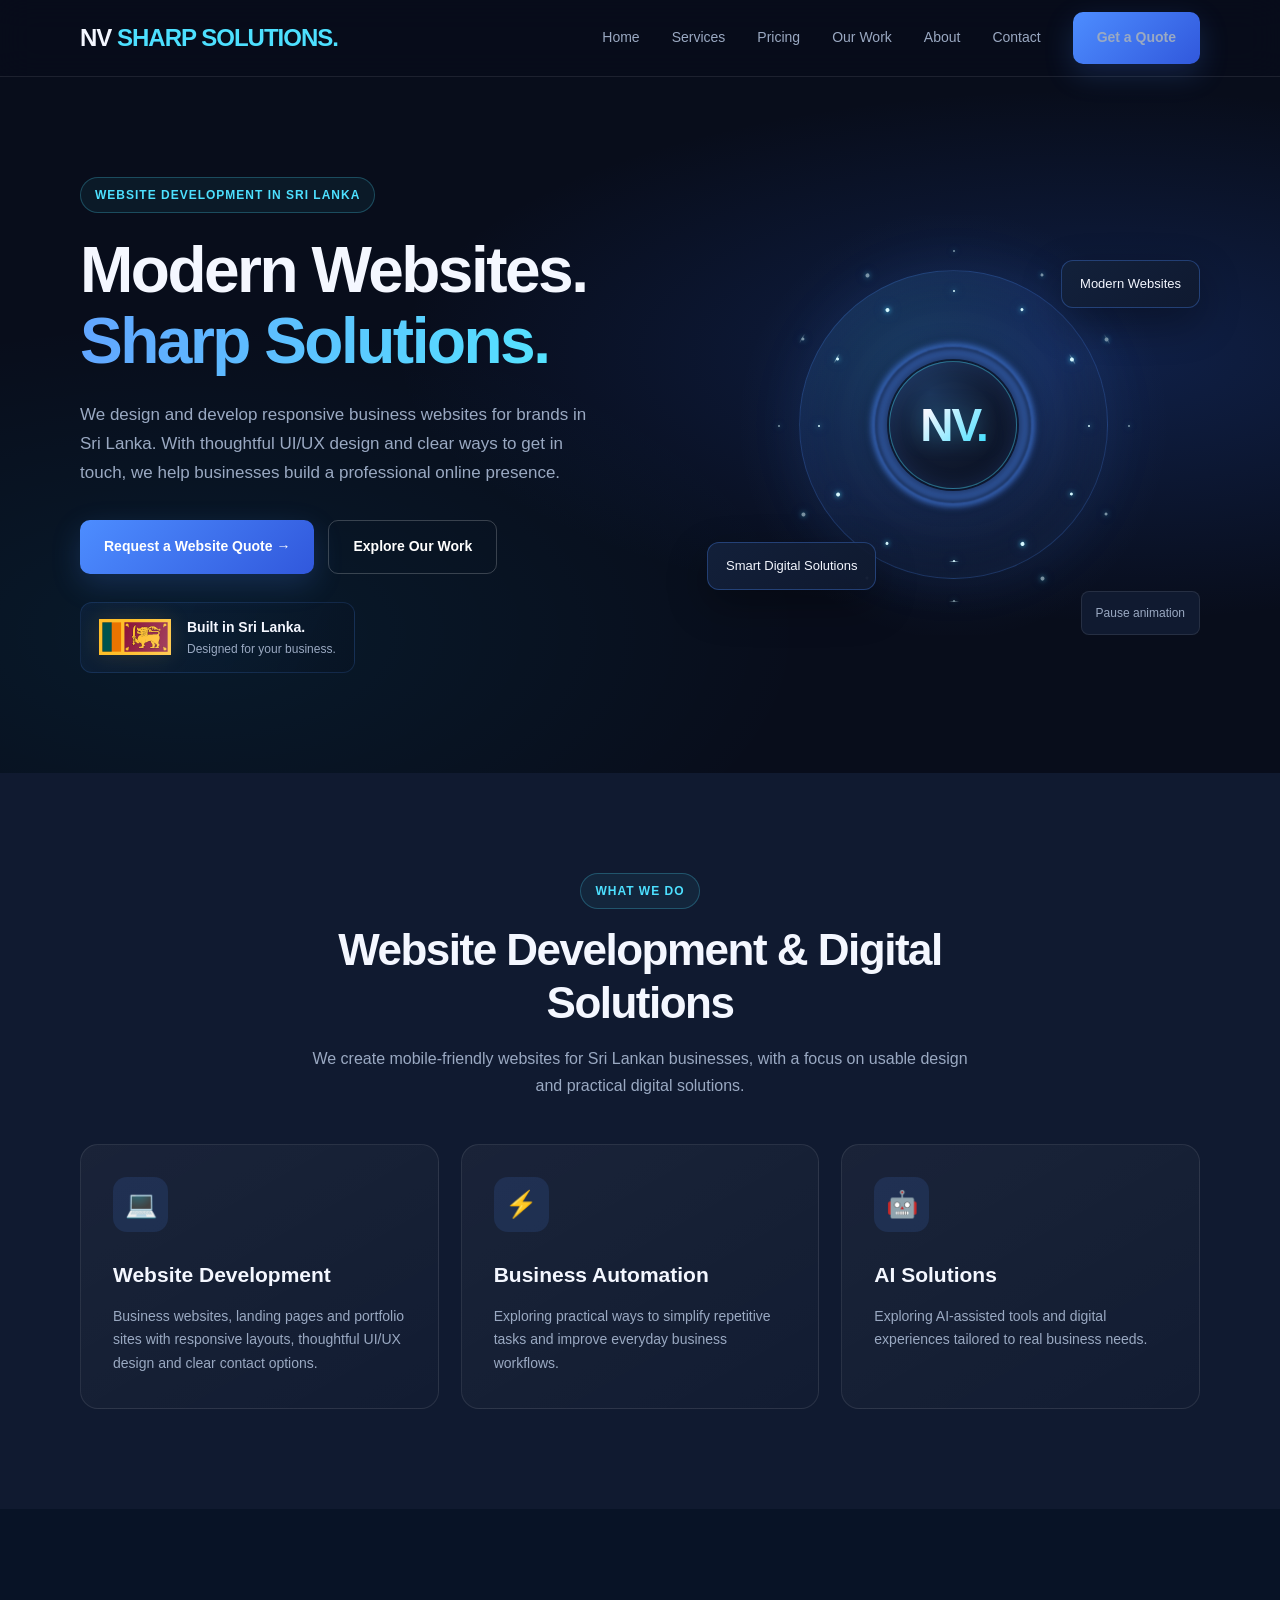
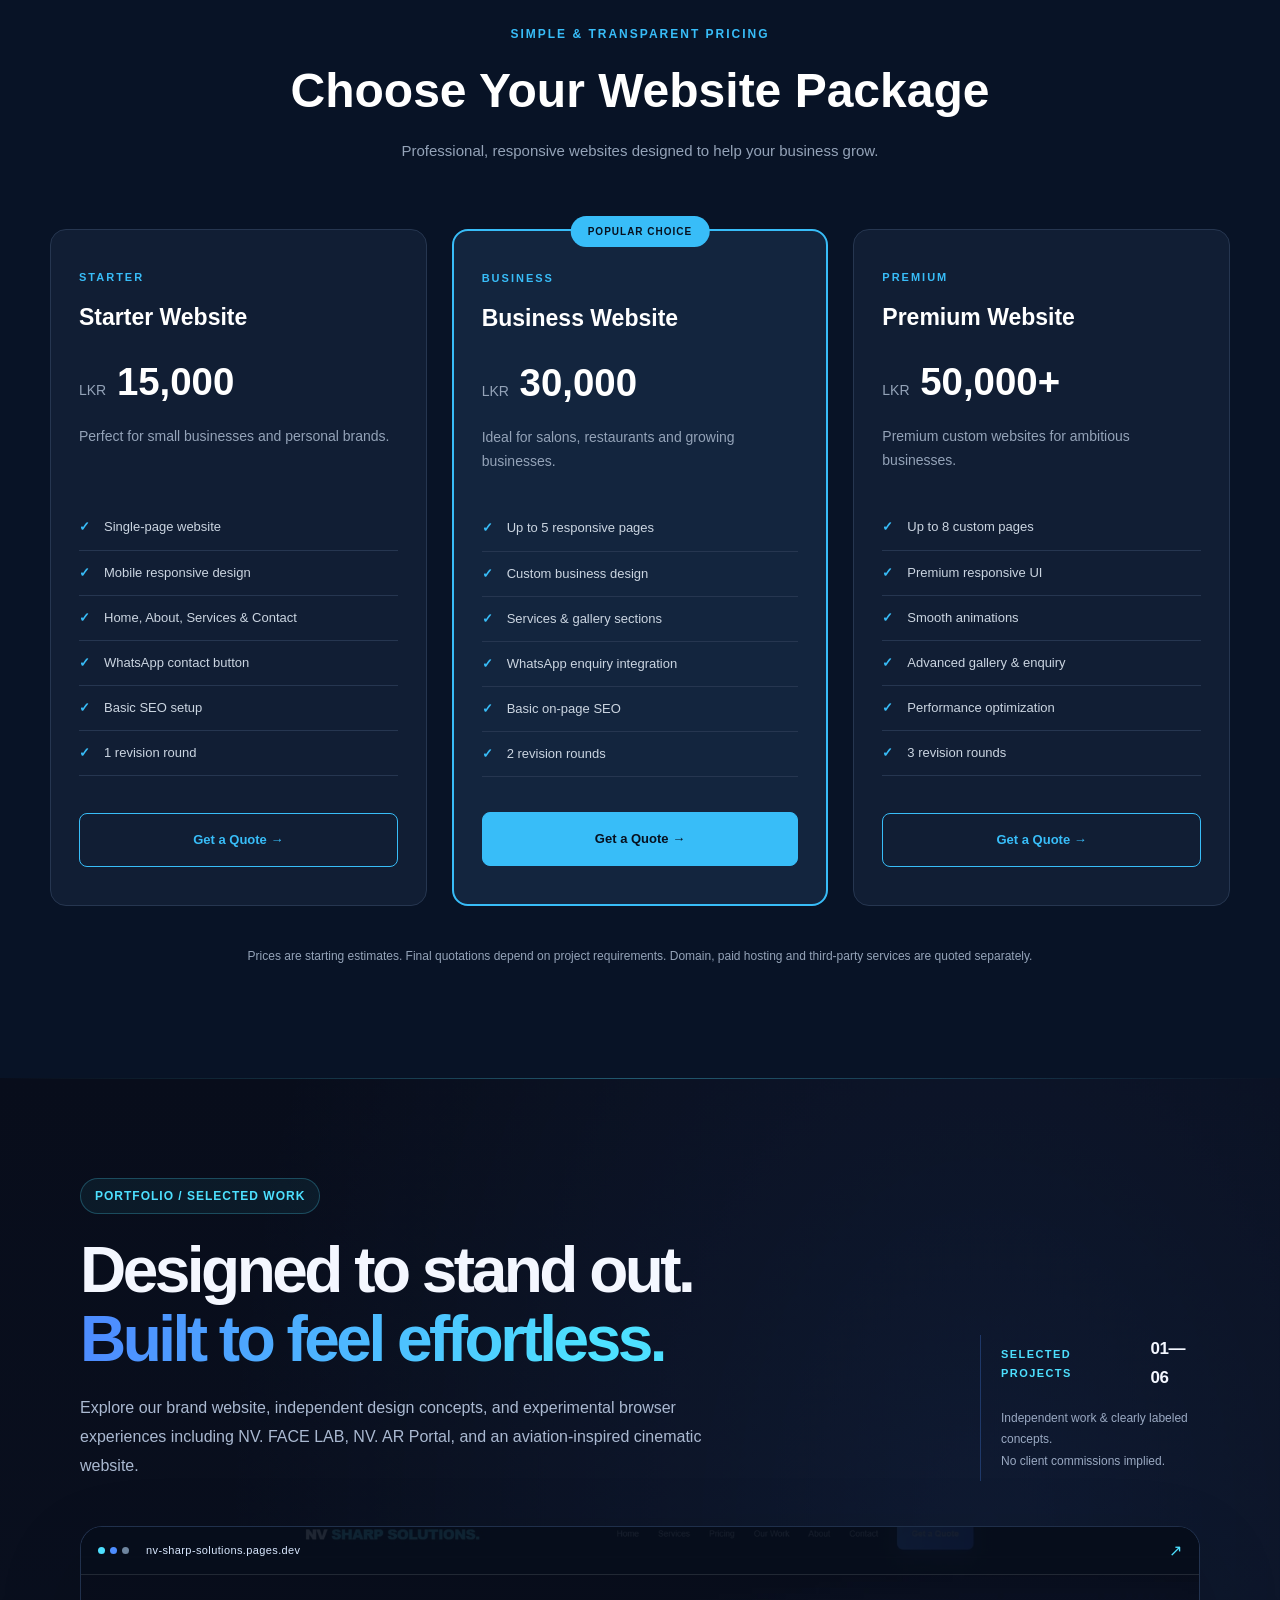
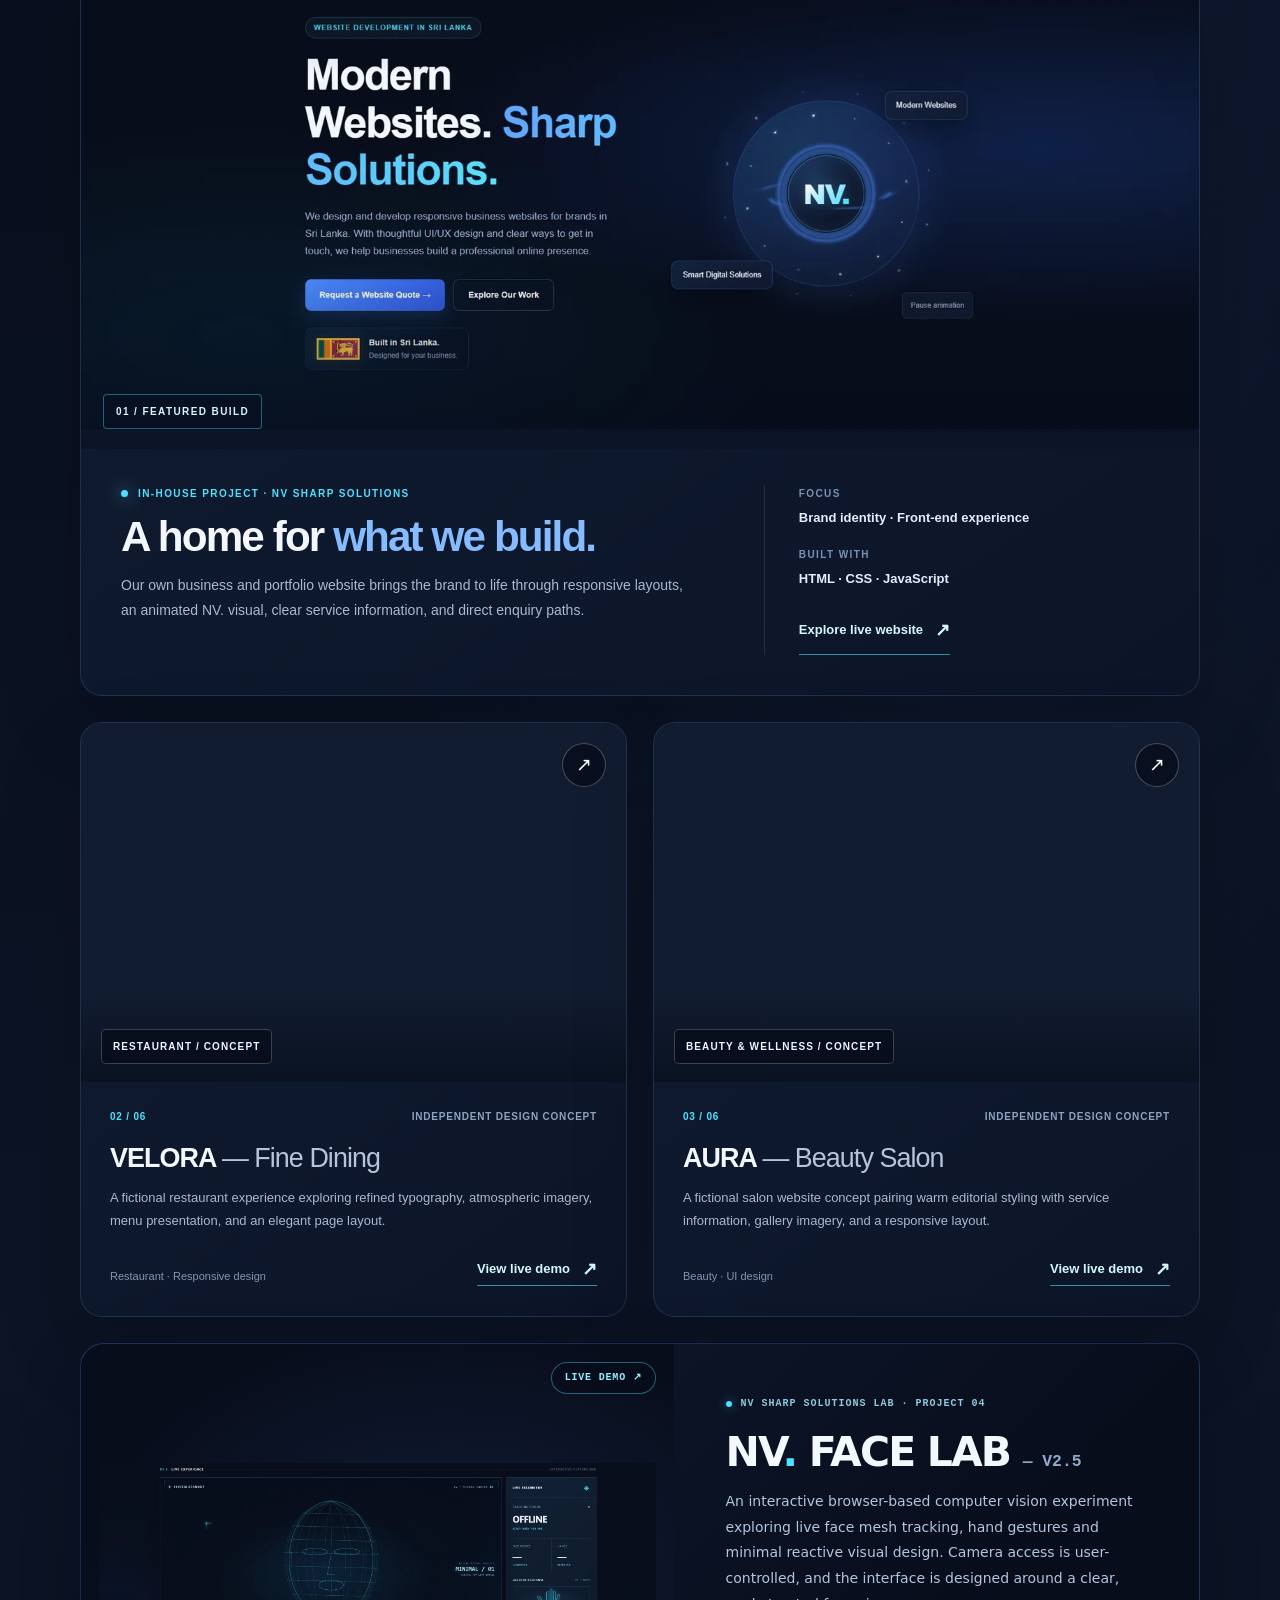
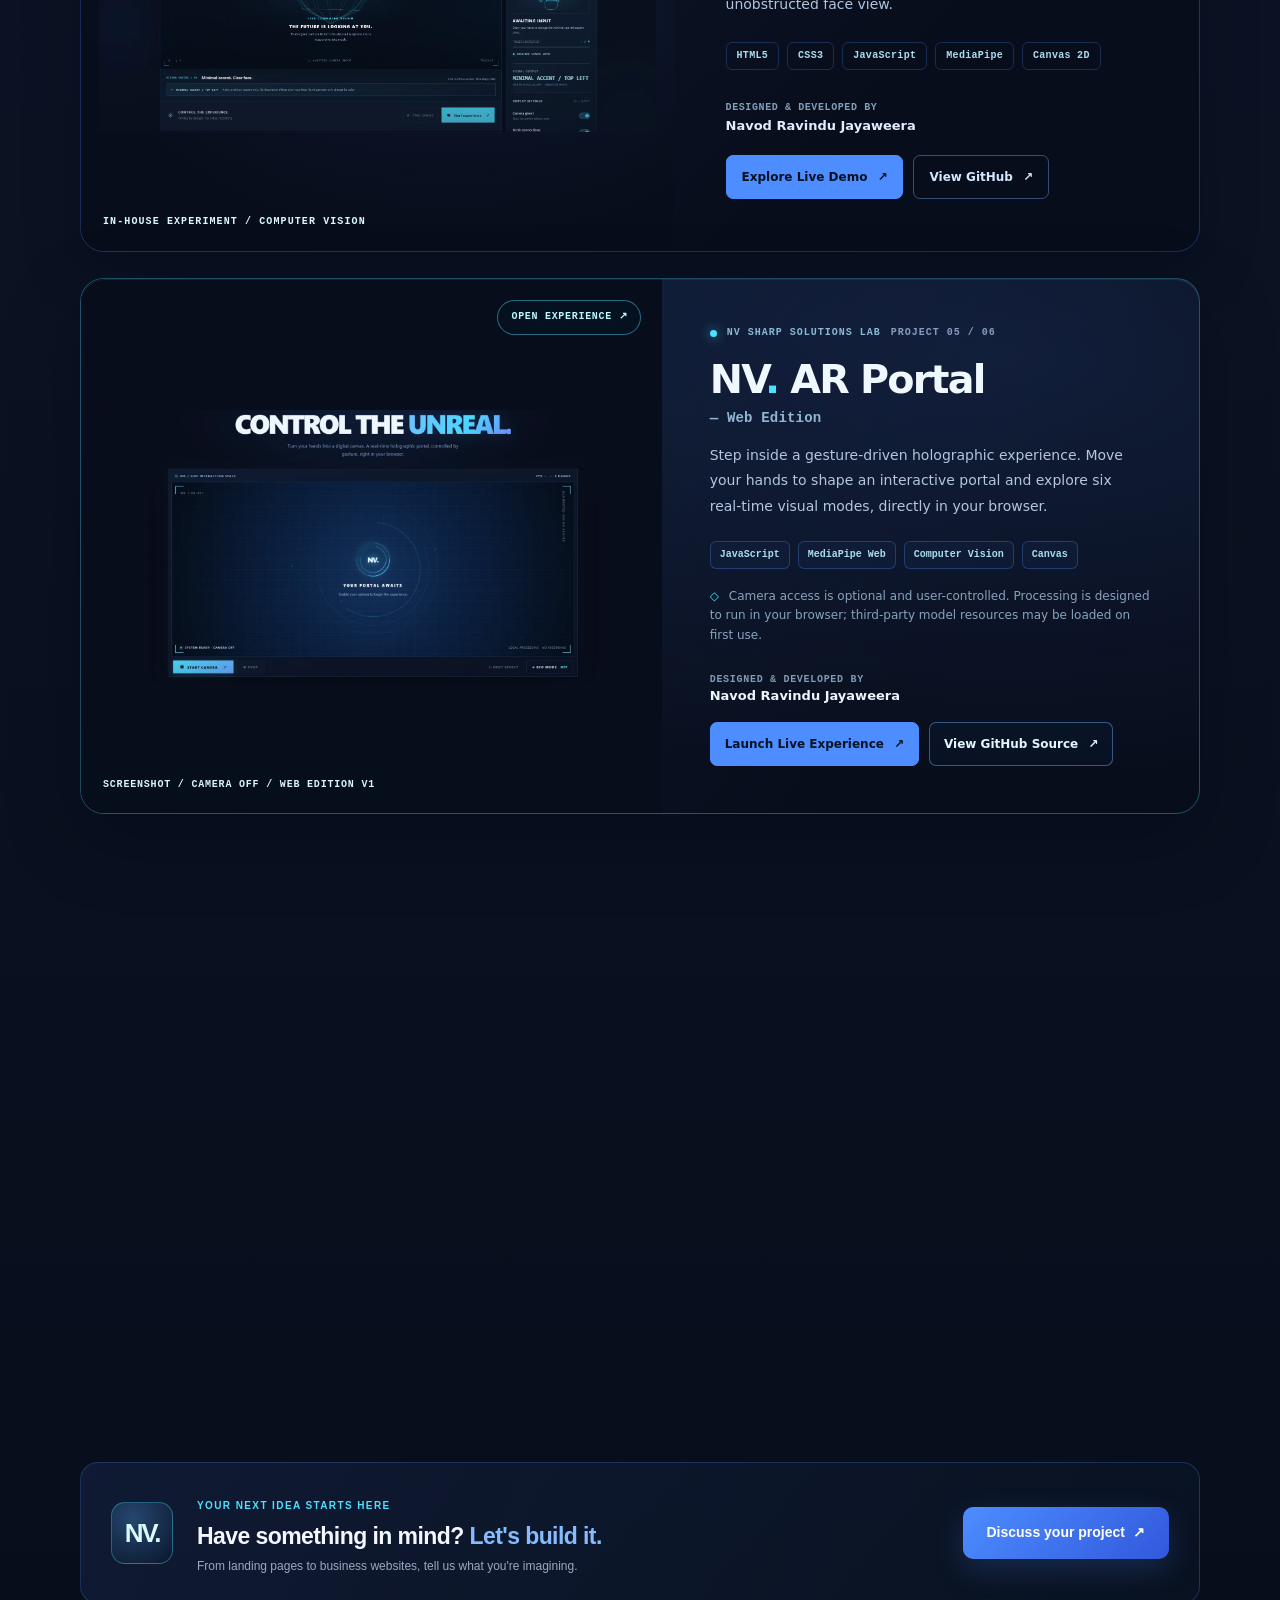
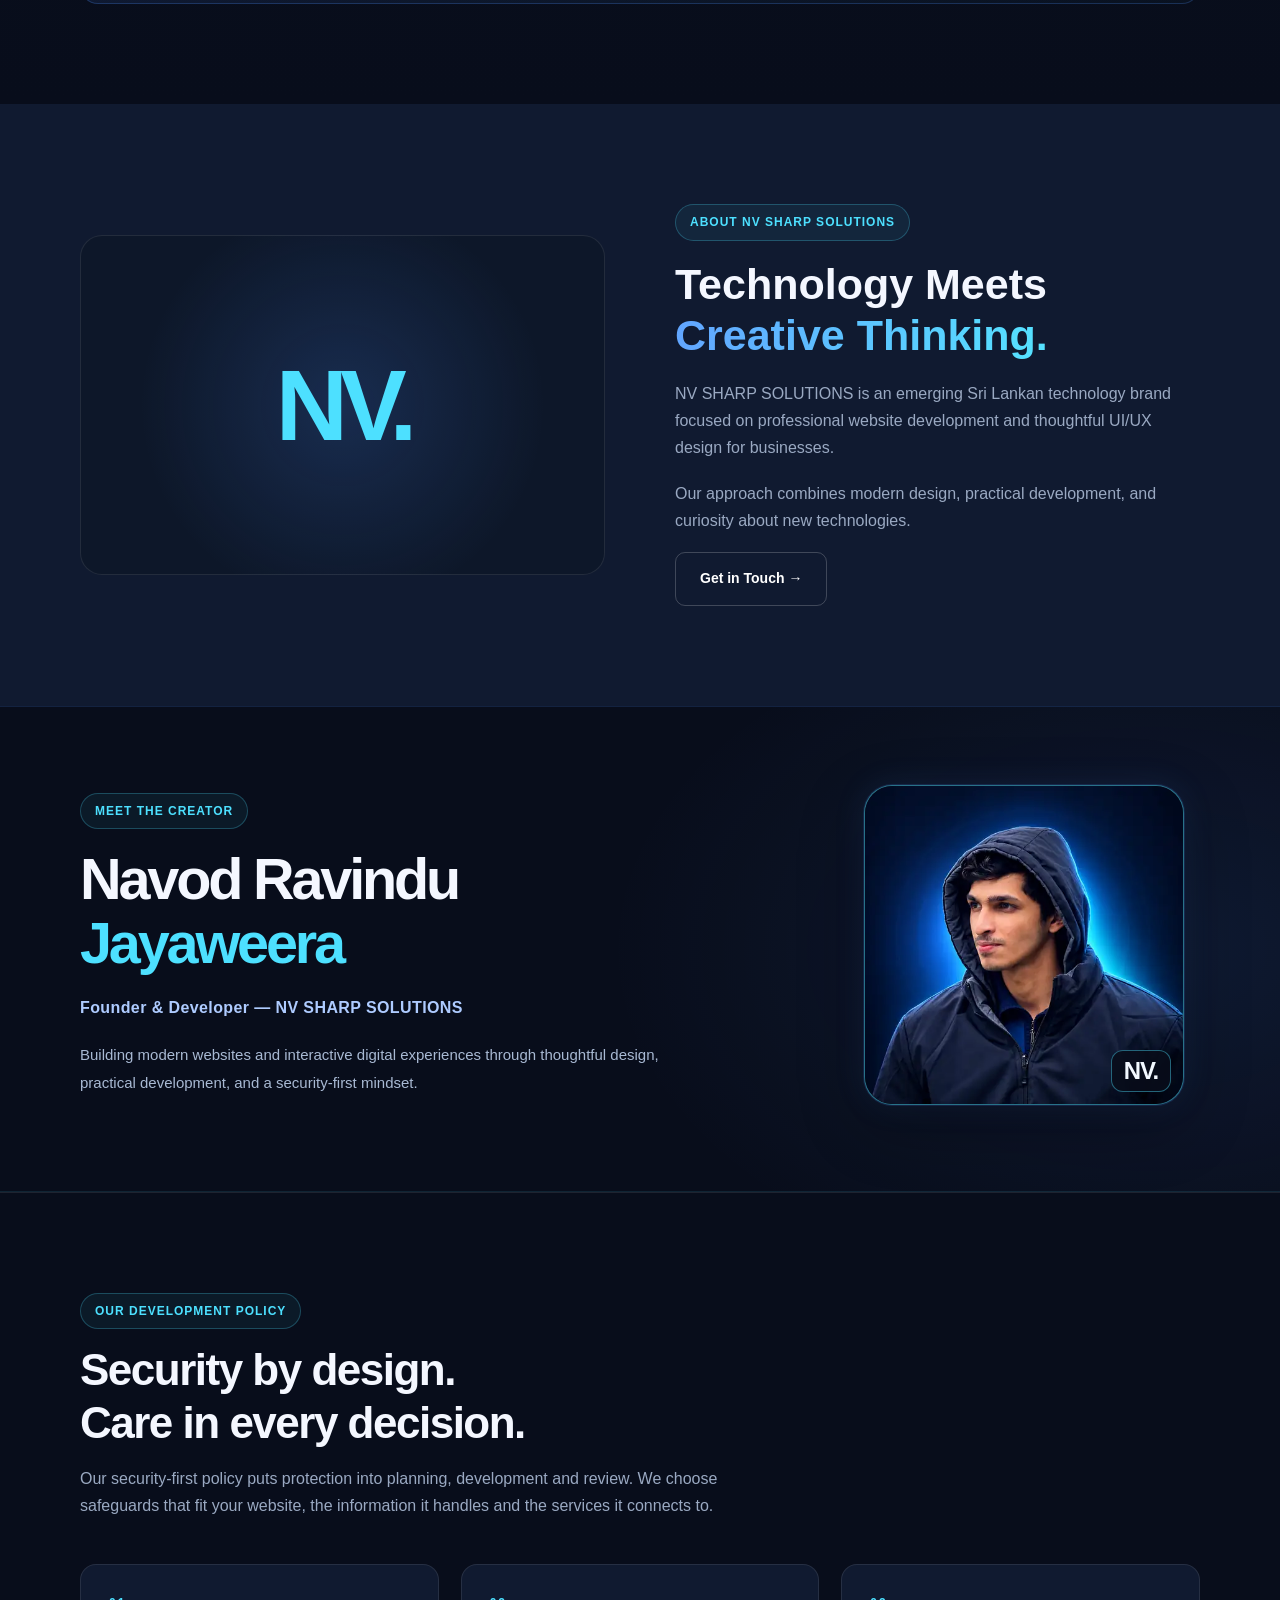
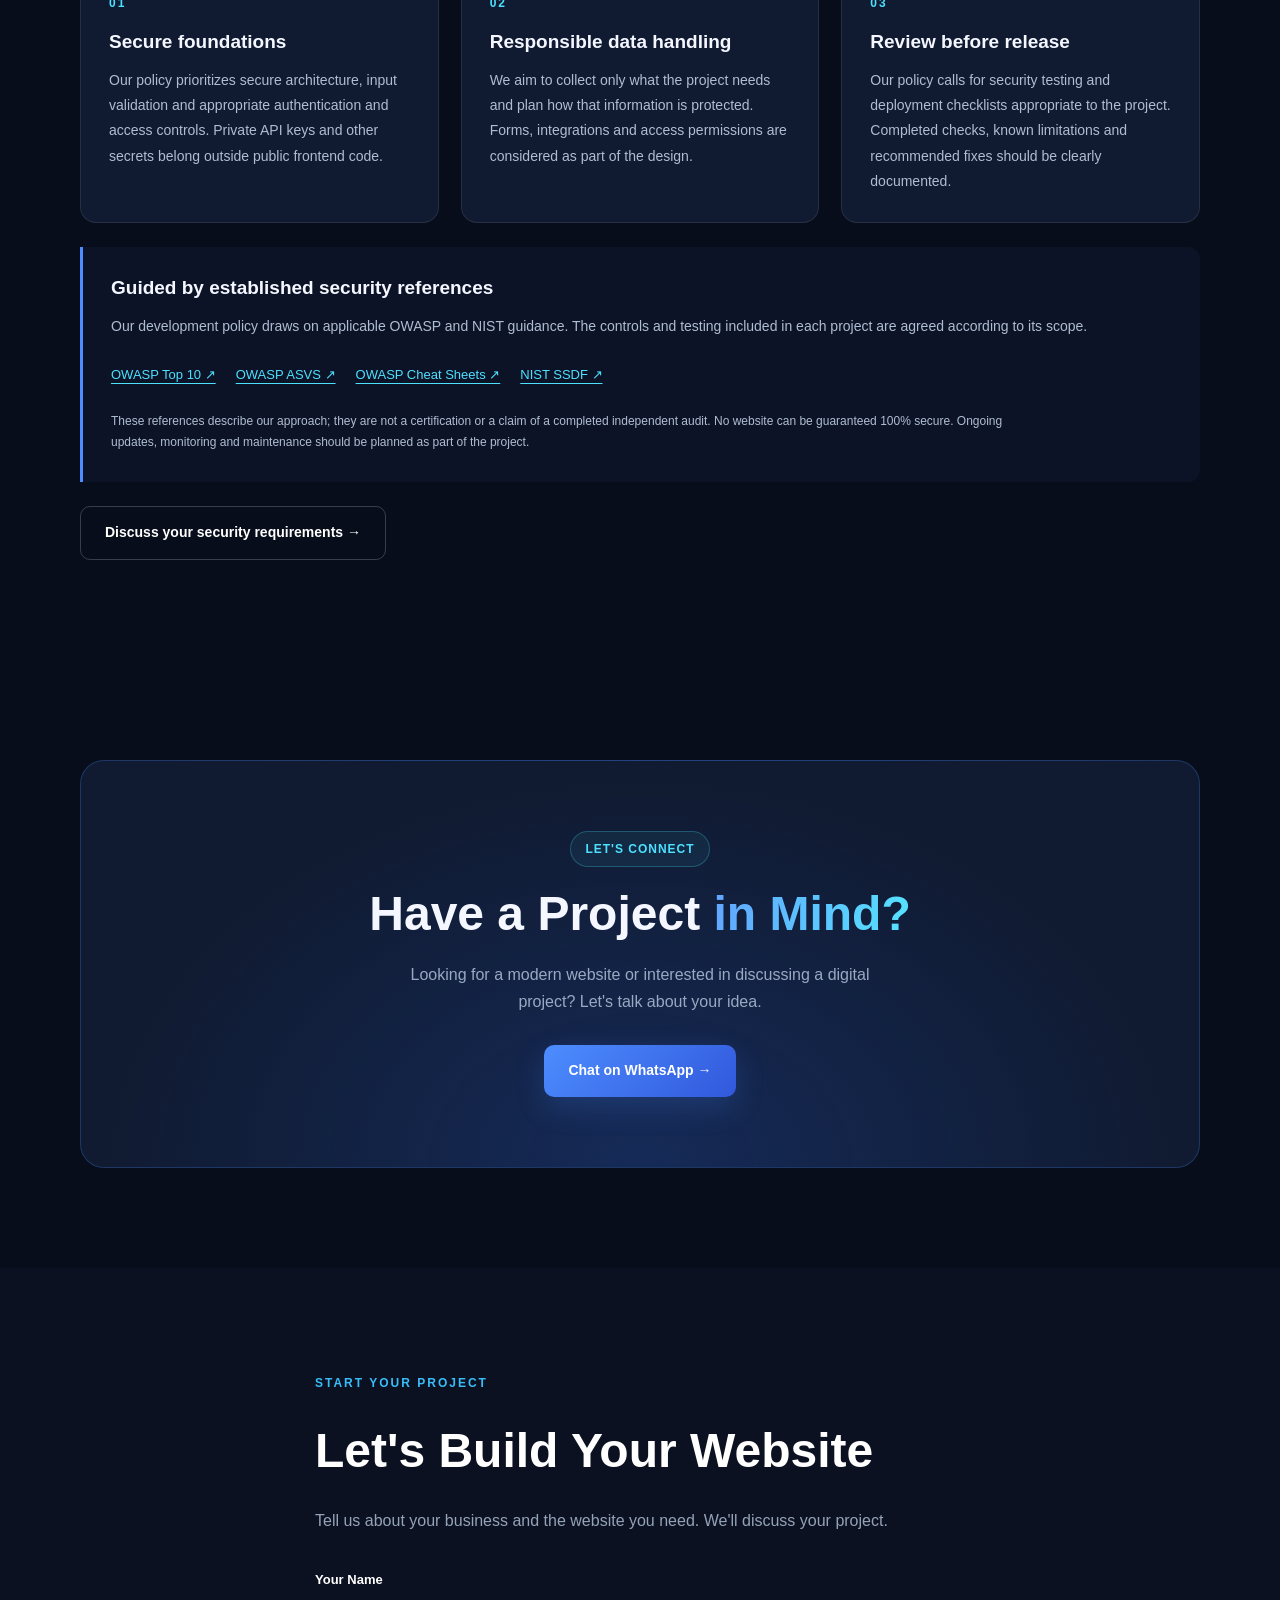
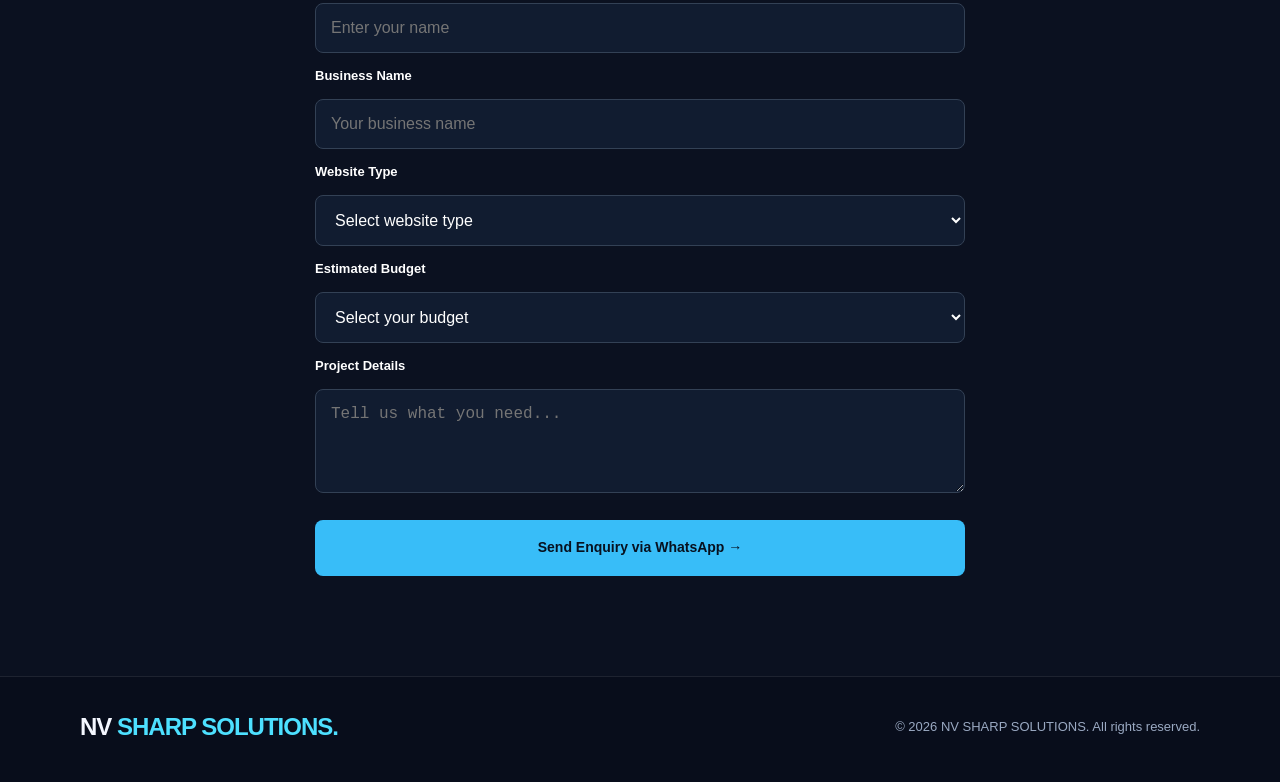
==== commit 77845cfe: "Add professional founder portrait" ====
--- a/index.html
+++ b/index.html
@@ -1306,6 +1306,51 @@
   .nv-founder-copy h2 { font-size: clamp(32px,8vw,48px); }
   .nv-founder-visual { width: min(100%,230px); aspect-ratio: 1.2; }
   .nv-founder-mark { font-size: 72px; }
+}
+
+
+/* Founder portrait — enhanced; overrides original NV monogram card only. */
+.nv-founder-photo-card {
+  overflow: hidden;
+  aspect-ratio: 1;
+  padding: 0;
+  background: #080d1b;
+  border: 1px solid rgba(77,224,255,.48);
+  box-shadow: 0 0 0 1px rgba(77,141,255,.14), 0 20px 65px rgba(0,0,0,.3), 0 0 32px rgba(77,141,255,.12);
+  transition: transform .3s ease, box-shadow .3s ease;
+}
+.nv-founder-photo-card::before { display: none; }
+.nv-founder-photo {
+  width: 100%;
+  height: 100%;
+  display: block;
+  object-fit: cover;
+  object-position: center;
+  border-radius: inherit;
+}
+.nv-founder-photo-badge {
+  position: absolute;
+  right: 12px;
+  bottom: 12px;
+  z-index: 1;
+  padding: 8px 12px;
+  border: 1px solid rgba(77,224,255,.42);
+  border-radius: 12px;
+  background: rgba(8,13,27,.88);
+  color: #f2f8ff;
+  font-size: 24px;
+  font-weight: 900;
+  letter-spacing: -.05em;
+  line-height: 1;
+}
+@media (hover:hover) and (prefers-reduced-motion:no-preference) {
+  .nv-founder-photo-card:hover { transform: translateY(-4px); box-shadow: 0 24px 70px rgba(0,0,0,.35), 0 0 38px rgba(77,141,255,.24); }
+}
+@media (max-width:720px) {
+  .nv-founder-photo-card { width: min(100%,260px); aspect-ratio: 1; }
+}
+@media (prefers-reduced-motion:reduce) {
+  .nv-founder-photo-card { transition: none; }
 }
 
 </style>
@@ -1752,9 +1797,9 @@
       <p class="nv-founder-role">Founder &amp; Developer — NV SHARP SOLUTIONS</p>
       <p class="nv-founder-description">Building modern websites and interactive digital experiences through thoughtful design, practical development, and a security-first mindset.</p>
     </div>
-    <div class="nv-founder-visual" aria-hidden="true">
-      <span class="nv-founder-mark">NV.</span>
-      <small>SHARP SOLUTIONS</small>
+    <div class="nv-founder-visual nv-founder-photo-card">
+      <img class="nv-founder-photo" src="Images/nv-founder-portrait.webp" width="512" height="512" loading="lazy" decoding="async" alt="Portrait of Navod Ravindu Jayaweera, founder and developer of NV SHARP SOLUTIONS" />
+      <span class="nv-founder-photo-badge" aria-label="NV SHARP SOLUTIONS">NV.</span>
     </div>
   </div>
 </section>
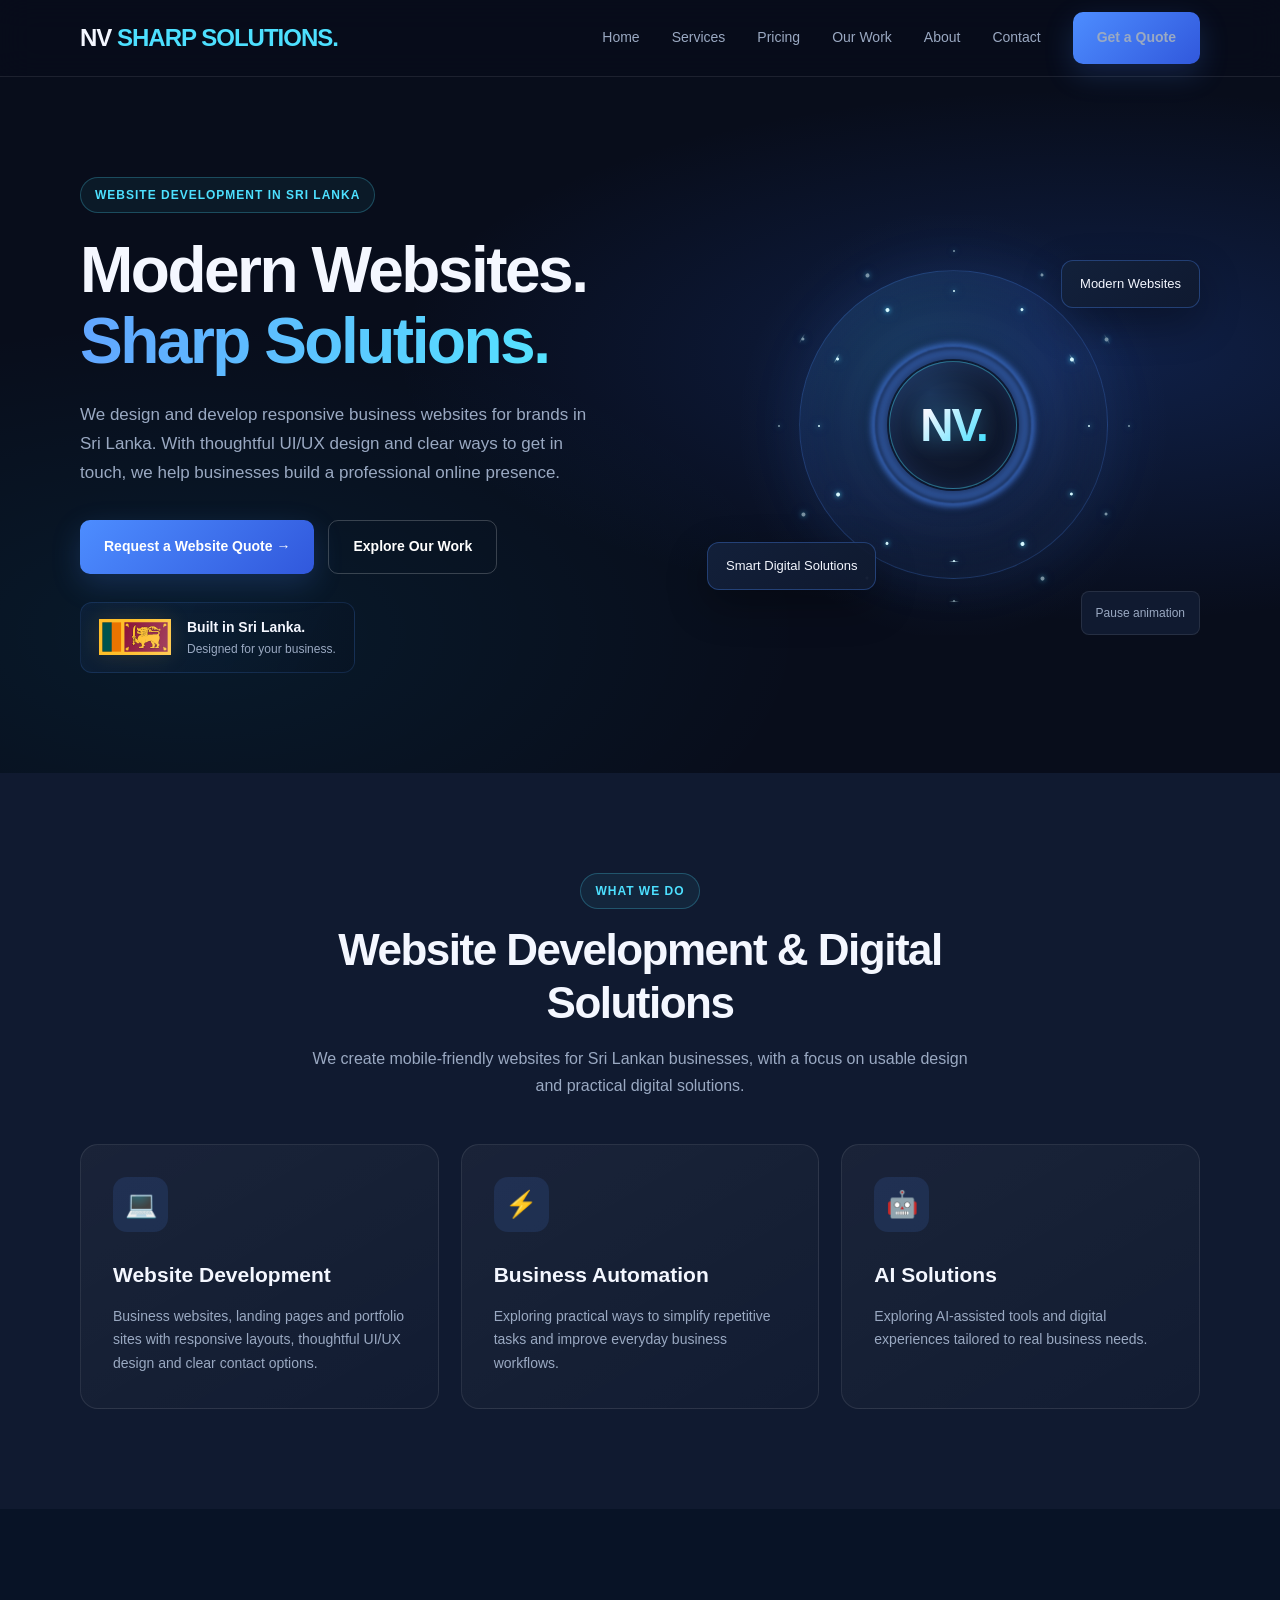
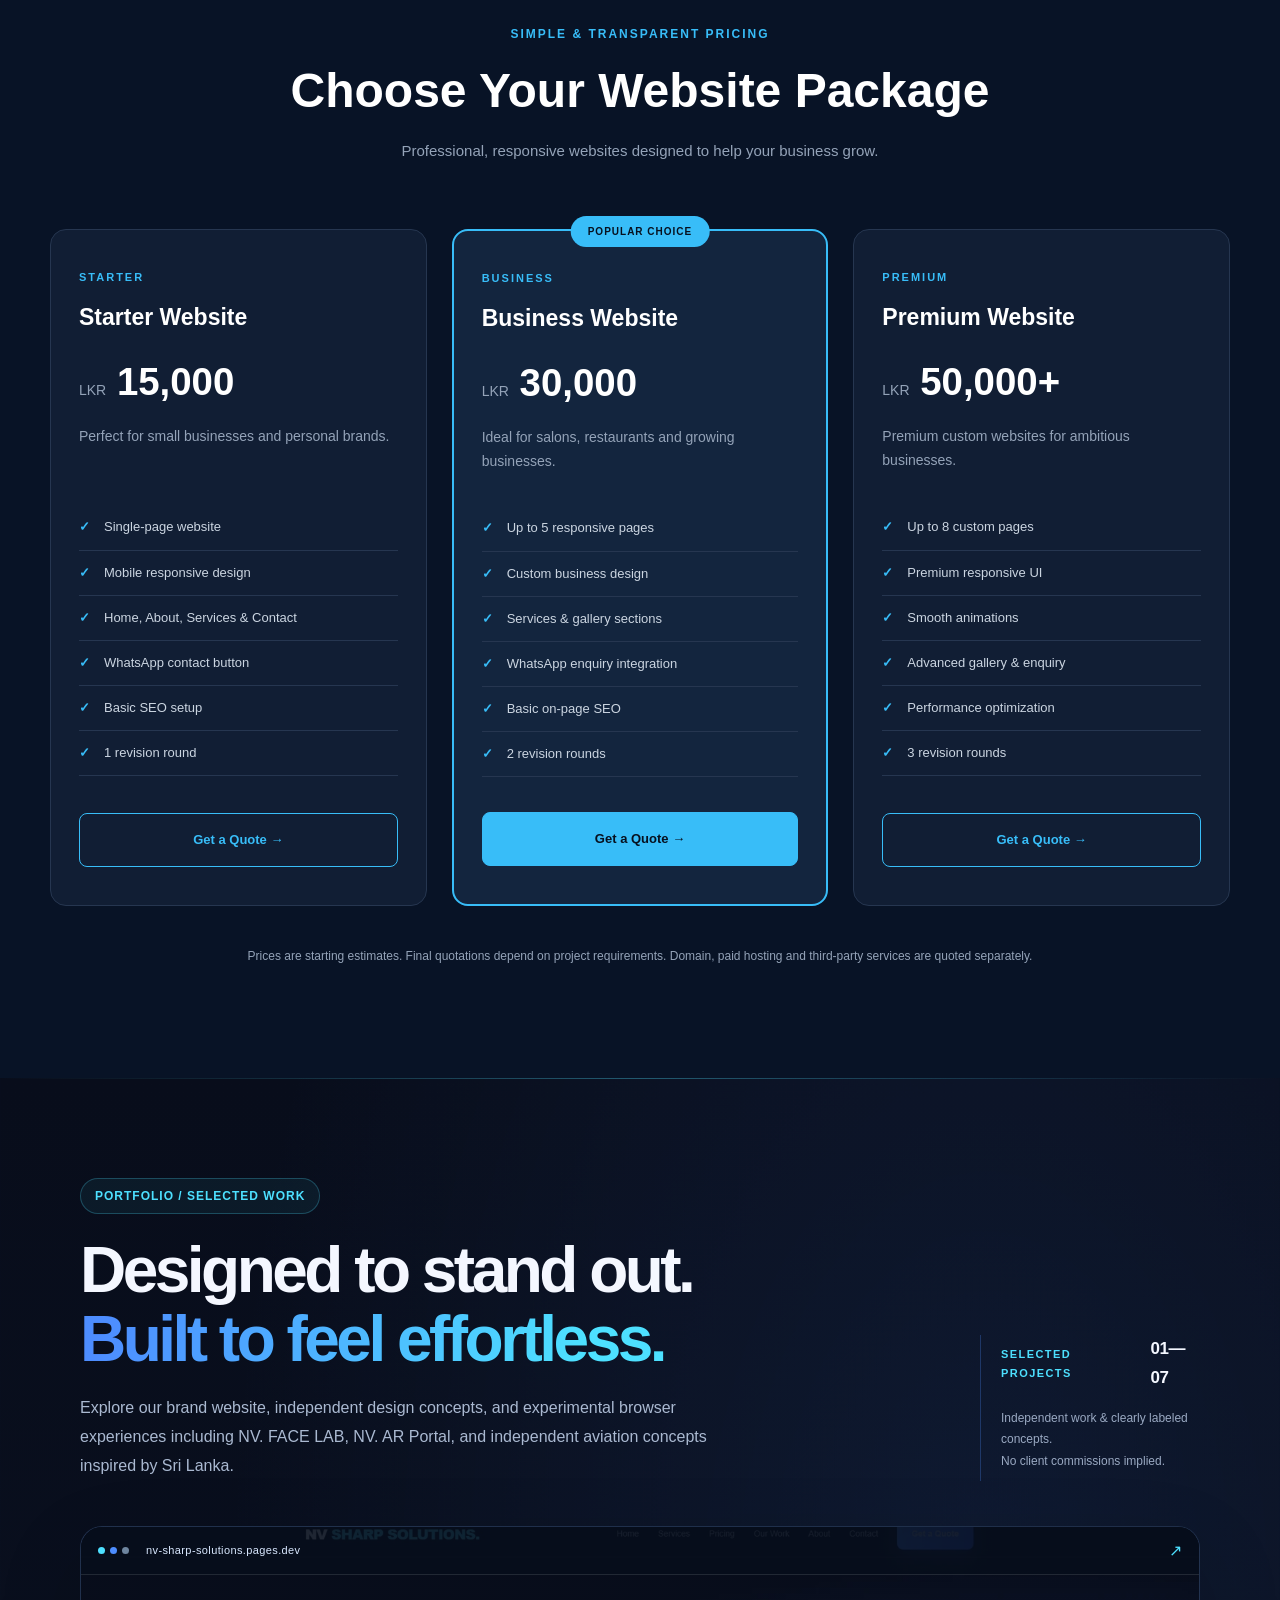
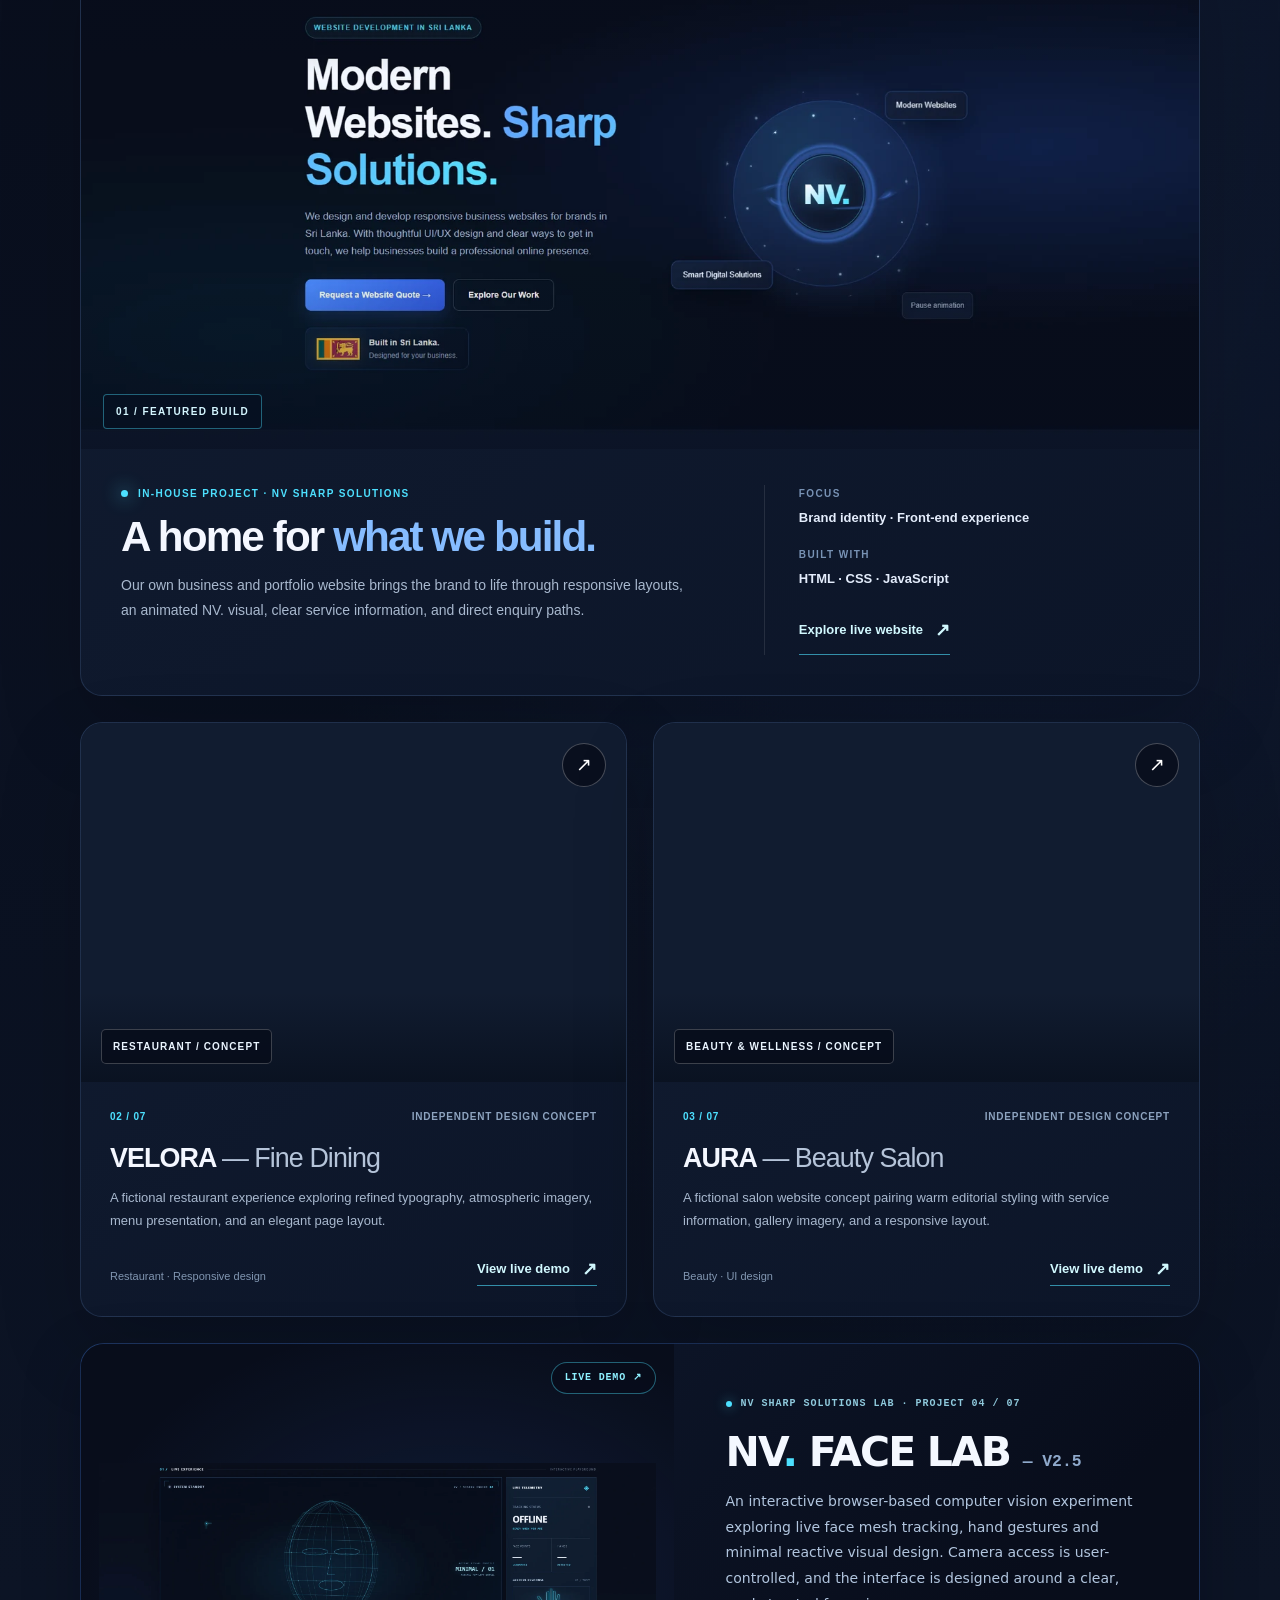
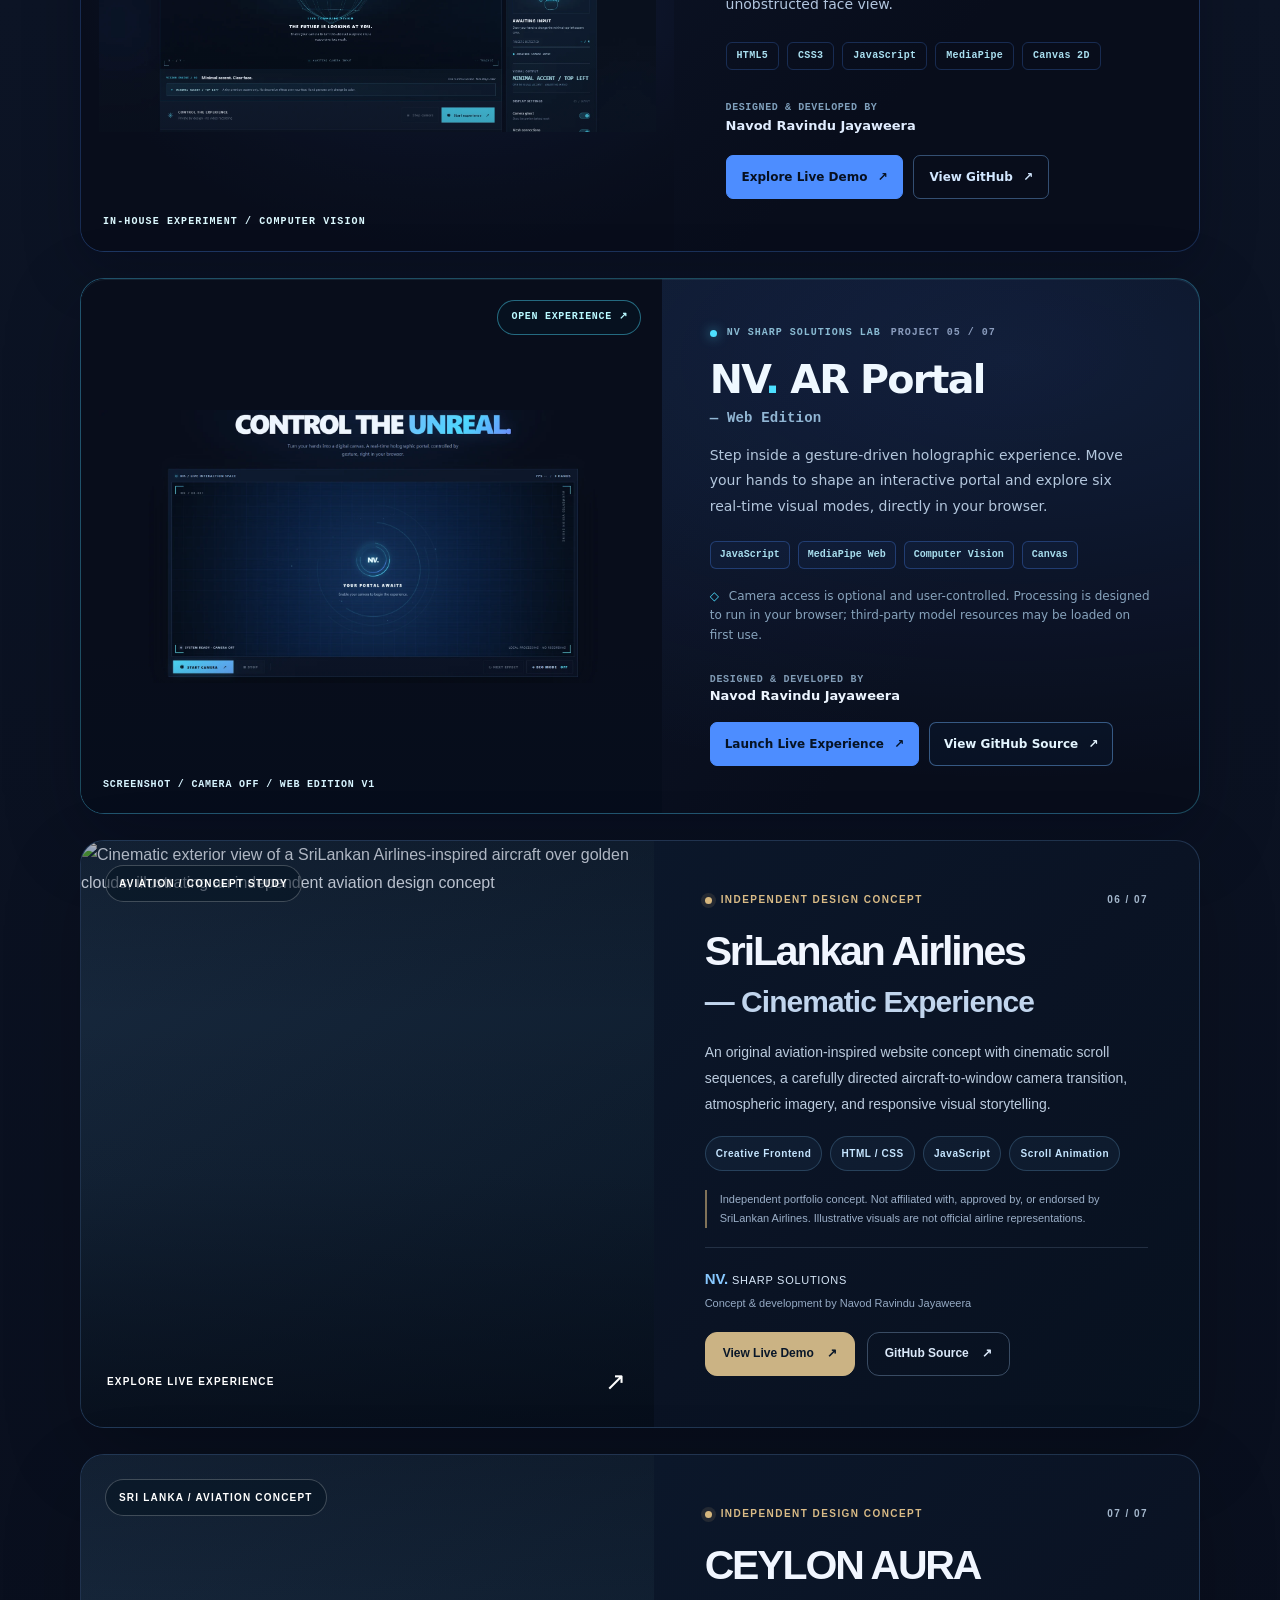
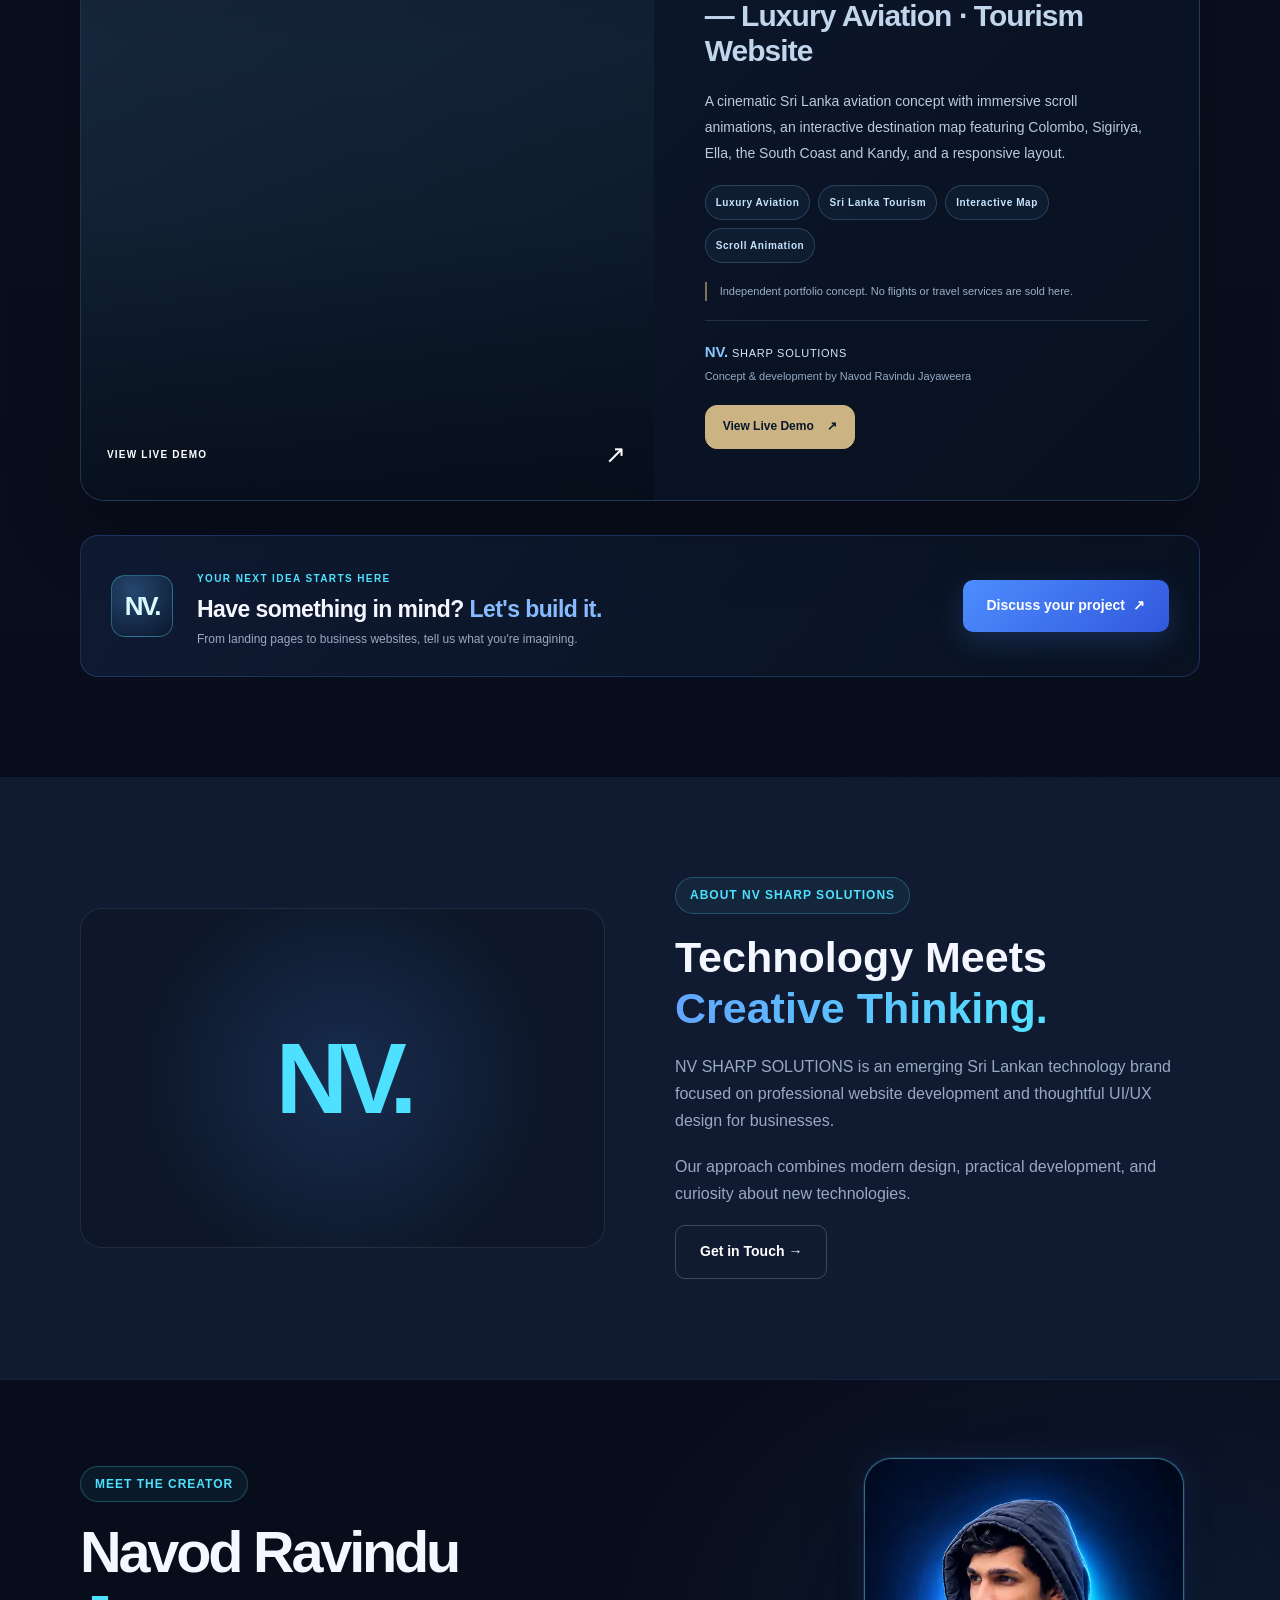
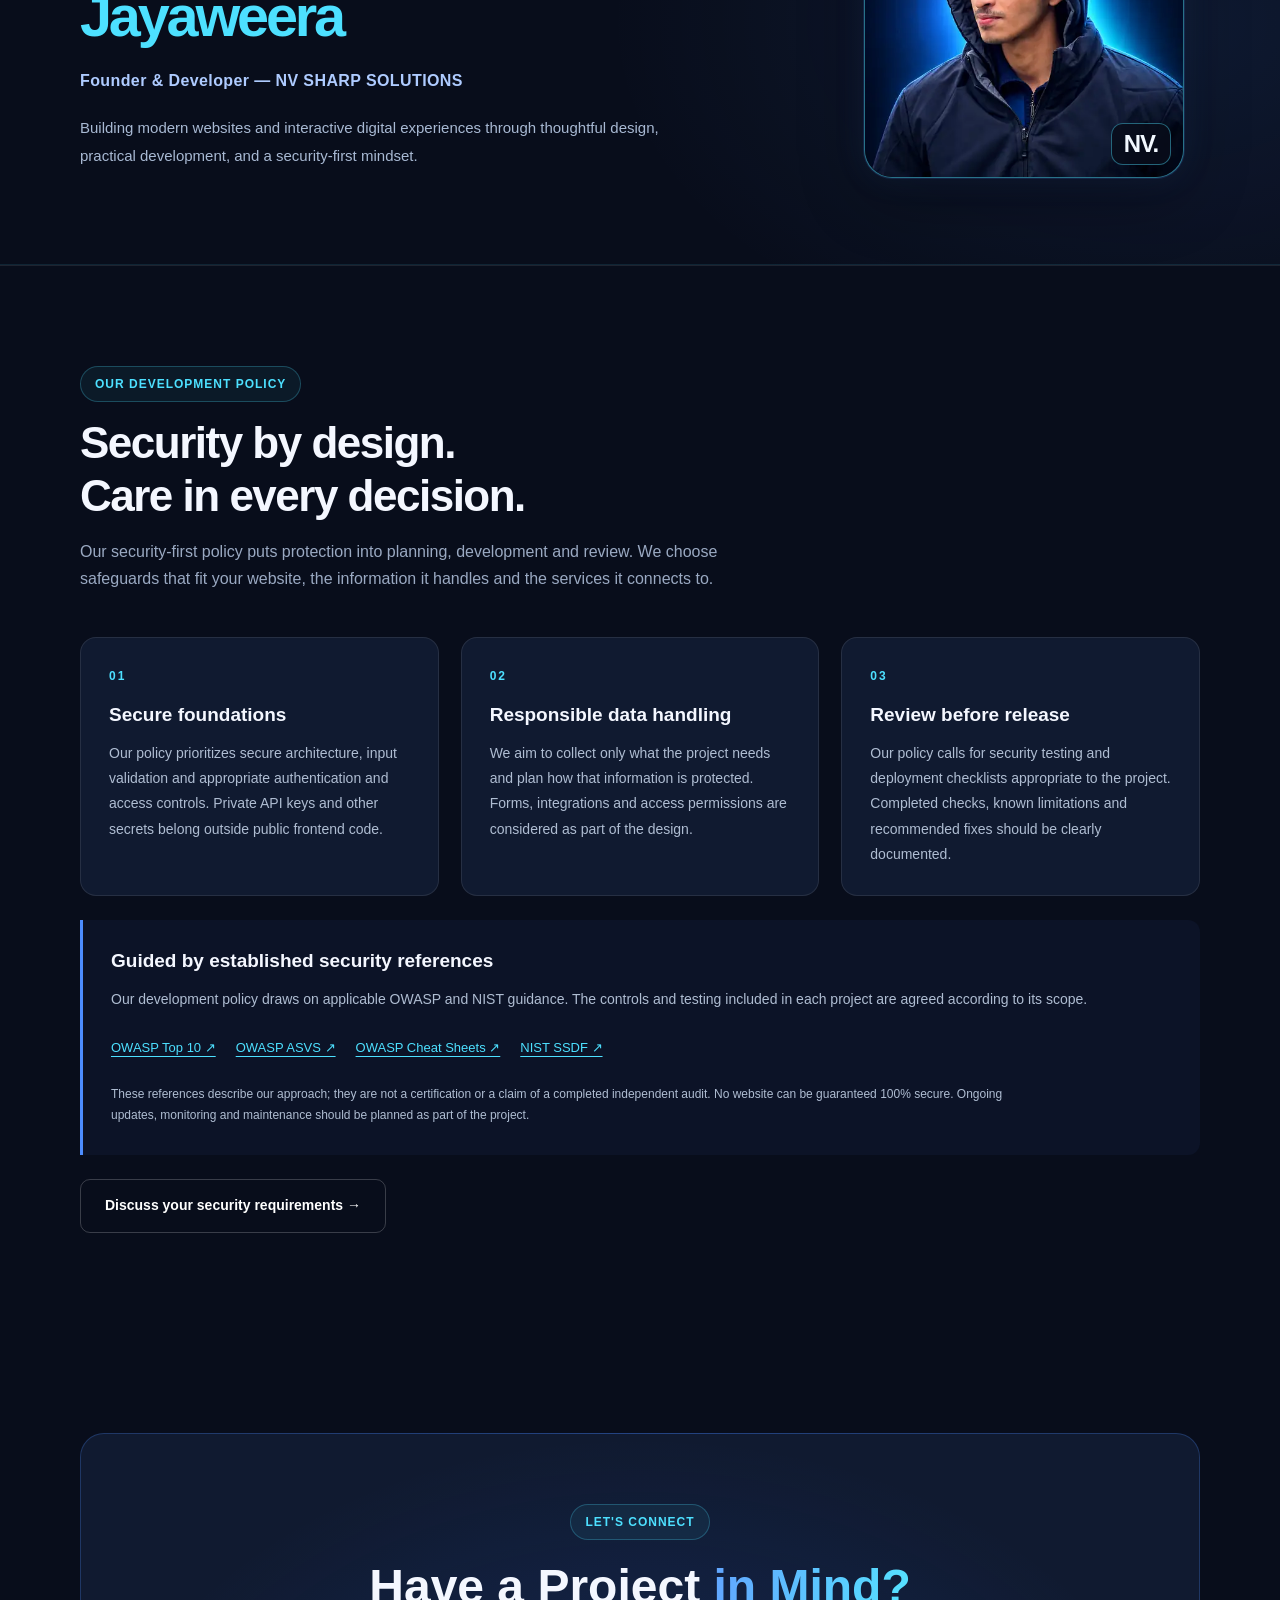
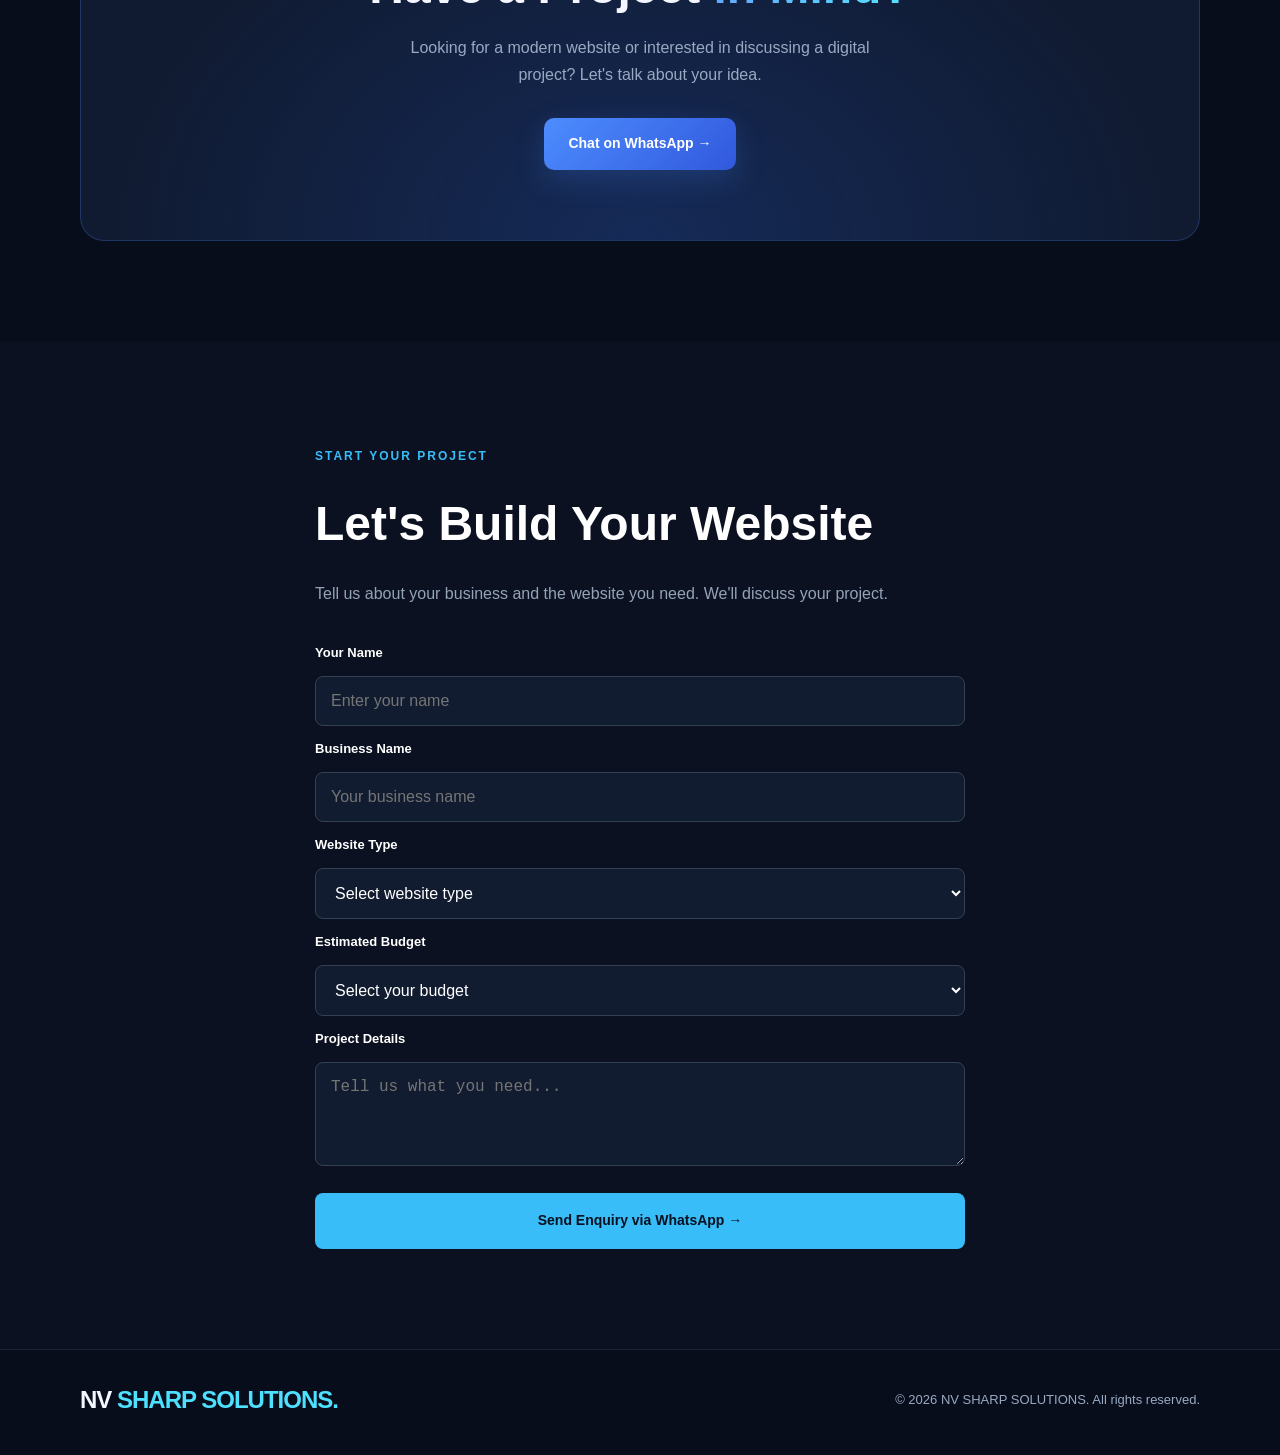
==== commit c380eec7: "Add files via upload" ====
--- a/index.html
+++ b/index.html
@@ -1609,10 +1609,10 @@
       <div class="nv-work-heading-main">
         <span class="eyebrow">Portfolio / Selected work</span>
         <h2 id="nv-portfolio-title">Designed to stand out.<br><span>Built to feel effortless.</span></h2>
-        <p>Explore our brand website, independent design concepts, and experimental browser experiences including NV. FACE LAB, NV. AR Portal, and an aviation-inspired cinematic website.</p>
+        <p>Explore our brand website, independent design concepts, and experimental browser experiences including NV. FACE LAB, NV. AR Portal, and independent aviation concepts inspired by Sri Lanka.</p>
       </div>
       <div class="nv-work-heading-side" aria-label="Project collection details">
-        <span class="nv-work-collection">SELECTED PROJECTS <strong>01—06</strong></span>
+        <span class="nv-work-collection">SELECTED PROJECTS <strong>01—07</strong></span>
         <p>Independent work &amp; clearly labeled concepts.<br>No client commissions implied.</p>
       </div>
     </div>
@@ -1650,7 +1650,7 @@
             <span class="nv-work-image-tag">RESTAURANT / CONCEPT</span>
           </div>
           <div class="nv-work-item-body">
-            <div class="nv-work-item-meta"><span>02 / 06</span><span>INDEPENDENT DESIGN CONCEPT</span></div>
+            <div class="nv-work-item-meta"><span>02 / 07</span><span>INDEPENDENT DESIGN CONCEPT</span></div>
             <h3 id="nv-project-velora-title">VELORA <span>— Fine Dining</span></h3>
             <p>A fictional restaurant experience exploring refined typography, atmospheric imagery, menu presentation, and an elegant page layout.</p>
             <div class="nv-work-item-bottom"><span>Restaurant · Responsive design</span><a class="nv-work-link" href="https://velora-restaurant-k3f.pages.dev/" target="_blank" rel="noopener noreferrer">View live demo <span aria-hidden="true">↗</span></a></div>
@@ -1666,7 +1666,7 @@
             <span class="nv-work-image-tag">BEAUTY &amp; WELLNESS / CONCEPT</span>
           </div>
           <div class="nv-work-item-body">
-            <div class="nv-work-item-meta"><span>03 / 06</span><span>INDEPENDENT DESIGN CONCEPT</span></div>
+            <div class="nv-work-item-meta"><span>03 / 07</span><span>INDEPENDENT DESIGN CONCEPT</span></div>
             <h3 id="nv-project-aura-title">AURA <span>— Beauty Salon</span></h3>
             <p>A fictional salon website concept pairing warm editorial styling with service information, gallery imagery, and a responsive layout.</p>
             <div class="nv-work-item-bottom"><span>Beauty · UI design</span><a class="nv-work-link" href="https://aura-beauty-salon.pages.dev/" target="_blank" rel="noopener noreferrer">View live demo <span aria-hidden="true">↗</span></a></div>
@@ -1684,7 +1684,7 @@
           <span class="nvfl-image-label">IN-HOUSE EXPERIMENT / COMPUTER VISION</span>
         </div>
         <div class="nvfl-portfolio-content">
-          <div class="nvfl-kicker"><span class="nvfl-status-dot" aria-hidden="true"></span> NV SHARP SOLUTIONS LAB · PROJECT 04</div>
+          <div class="nvfl-kicker"><span class="nvfl-status-dot" aria-hidden="true"></span> NV SHARP SOLUTIONS LAB · PROJECT 04 / 07</div>
           <h3 id="nvfl-project-title">NV<span class="nvfl-period">.</span> FACE LAB <small>— V2.5</small></h3>
           <p>An interactive browser-based computer vision experiment exploring live face mesh tracking, hand gestures and minimal reactive visual design. Camera access is user-controlled, and the interface is designed around a clear, unobstructed face view.</p>
           <div class="nvfl-tech" aria-label="Technologies used">
@@ -1710,7 +1710,7 @@
           <span class="nvar-image-caption">SCREENSHOT / CAMERA OFF / WEB EDITION V1</span>
         </div>
         <div class="nvar-content">
-          <div class="nvar-kicker"><span class="nvar-live-dot" aria-hidden="true"></span> NV SHARP SOLUTIONS LAB <span class="nvar-project-count">PROJECT 05 / 06</span></div>
+          <div class="nvar-kicker"><span class="nvar-live-dot" aria-hidden="true"></span> NV SHARP SOLUTIONS LAB <span class="nvar-project-count">PROJECT 05 / 07</span></div>
           <h3 id="nvar-project-title">NV<span class="nvar-period">.</span> AR Portal <small>— Web Edition</small></h3>
           <p>Step inside a gesture-driven holographic experience. Move your hands to shape an interactive portal and explore six real-time visual modes, directly in your browser.</p>
           <div class="nvar-tags" aria-label="Technologies used"><span>JavaScript</span><span>MediaPipe Web</span><span>Computer Vision</span><span>Canvas</span></div>
@@ -1733,7 +1733,7 @@
           <span class="nvsla-photo-cta">EXPLORE LIVE EXPERIENCE <span aria-hidden="true">↗</span></span>
         </a>
         <div class="nvsla-content">
-          <div class="nvsla-kicker"><span class="nvsla-kicker-dot" aria-hidden="true"></span> INDEPENDENT DESIGN CONCEPT <span class="nvsla-number">06 / 06</span></div>
+          <div class="nvsla-kicker"><span class="nvsla-kicker-dot" aria-hidden="true"></span> INDEPENDENT DESIGN CONCEPT <span class="nvsla-number">06 / 07</span></div>
           <h3 id="nvsla-project-title">SriLankan Airlines <span>— Cinematic Experience</span></h3>
           <p class="nvsla-description">An original aviation-inspired website concept with cinematic scroll sequences, a carefully directed aircraft-to-window camera transition, atmospheric imagery, and responsive visual storytelling.</p>
           <div class="nvsla-tags" aria-label="Project disciplines and technologies">
@@ -1750,6 +1750,30 @@
         </div>
       </article>
       <!-- /SriLankan Airlines independent concept -->
+      <!-- CEYLON AURA · Independent Sri Lanka luxury aviation concept / project 07 -->
+      <article class="nvsla-portfolio-card reveal" id="ceylon-aura-project" aria-labelledby="ceylon-aura-project-title">
+        <a class="nvsla-media" href="https://ceylon-aura.pages.dev/" target="_blank" rel="noopener noreferrer" aria-label="Explore the CEYLON AURA Sri Lanka luxury aviation concept in a new tab">
+          <img src="Images/ceylon-aura-hero.webp" alt="CEYLON AURA concept: a black private jet with a Sri Lankan flag above a tropical coastline" width="1672" height="941" loading="lazy" decoding="async">
+          <span class="nvsla-photo-label">SRI LANKA / AVIATION CONCEPT</span>
+          <span class="nvsla-photo-cta">VIEW LIVE DEMO <span aria-hidden="true">↗</span></span>
+        </a>
+        <div class="nvsla-content">
+          <div class="nvsla-kicker"><span class="nvsla-kicker-dot" aria-hidden="true"></span> INDEPENDENT DESIGN CONCEPT <span class="nvsla-number">07 / 07</span></div>
+          <h3 id="ceylon-aura-project-title">CEYLON AURA <span>— Luxury Aviation · Tourism Website</span></h3>
+          <p class="nvsla-description">A cinematic Sri Lanka aviation concept with immersive scroll animations, an interactive destination map featuring Colombo, Sigiriya, Ella, the South Coast and Kandy, and a responsive layout.</p>
+          <div class="nvsla-tags" aria-label="Project disciplines and technologies">
+            <span>Luxury Aviation</span><span>Sri Lanka Tourism</span><span>Interactive Map</span><span>Scroll Animation</span>
+          </div>
+          <p class="nvsla-disclaimer">Independent portfolio concept. No flights or travel services are sold here.</p>
+          <div class="nvsla-footer">
+            <div class="nvsla-credit"><strong>NV.</strong> SHARP SOLUTIONS <small>Concept &amp; development by Navod Ravindu Jayaweera</small></div>
+            <div class="nvsla-actions">
+              <a class="nvsla-action-primary" href="https://ceylon-aura.pages.dev/" target="_blank" rel="noopener noreferrer">View Live Demo <span aria-hidden="true">↗</span></a>
+            </div>
+          </div>
+        </div>
+      </article>
+      <!-- /CEYLON AURA independent concept -->
 
     </div>
 
